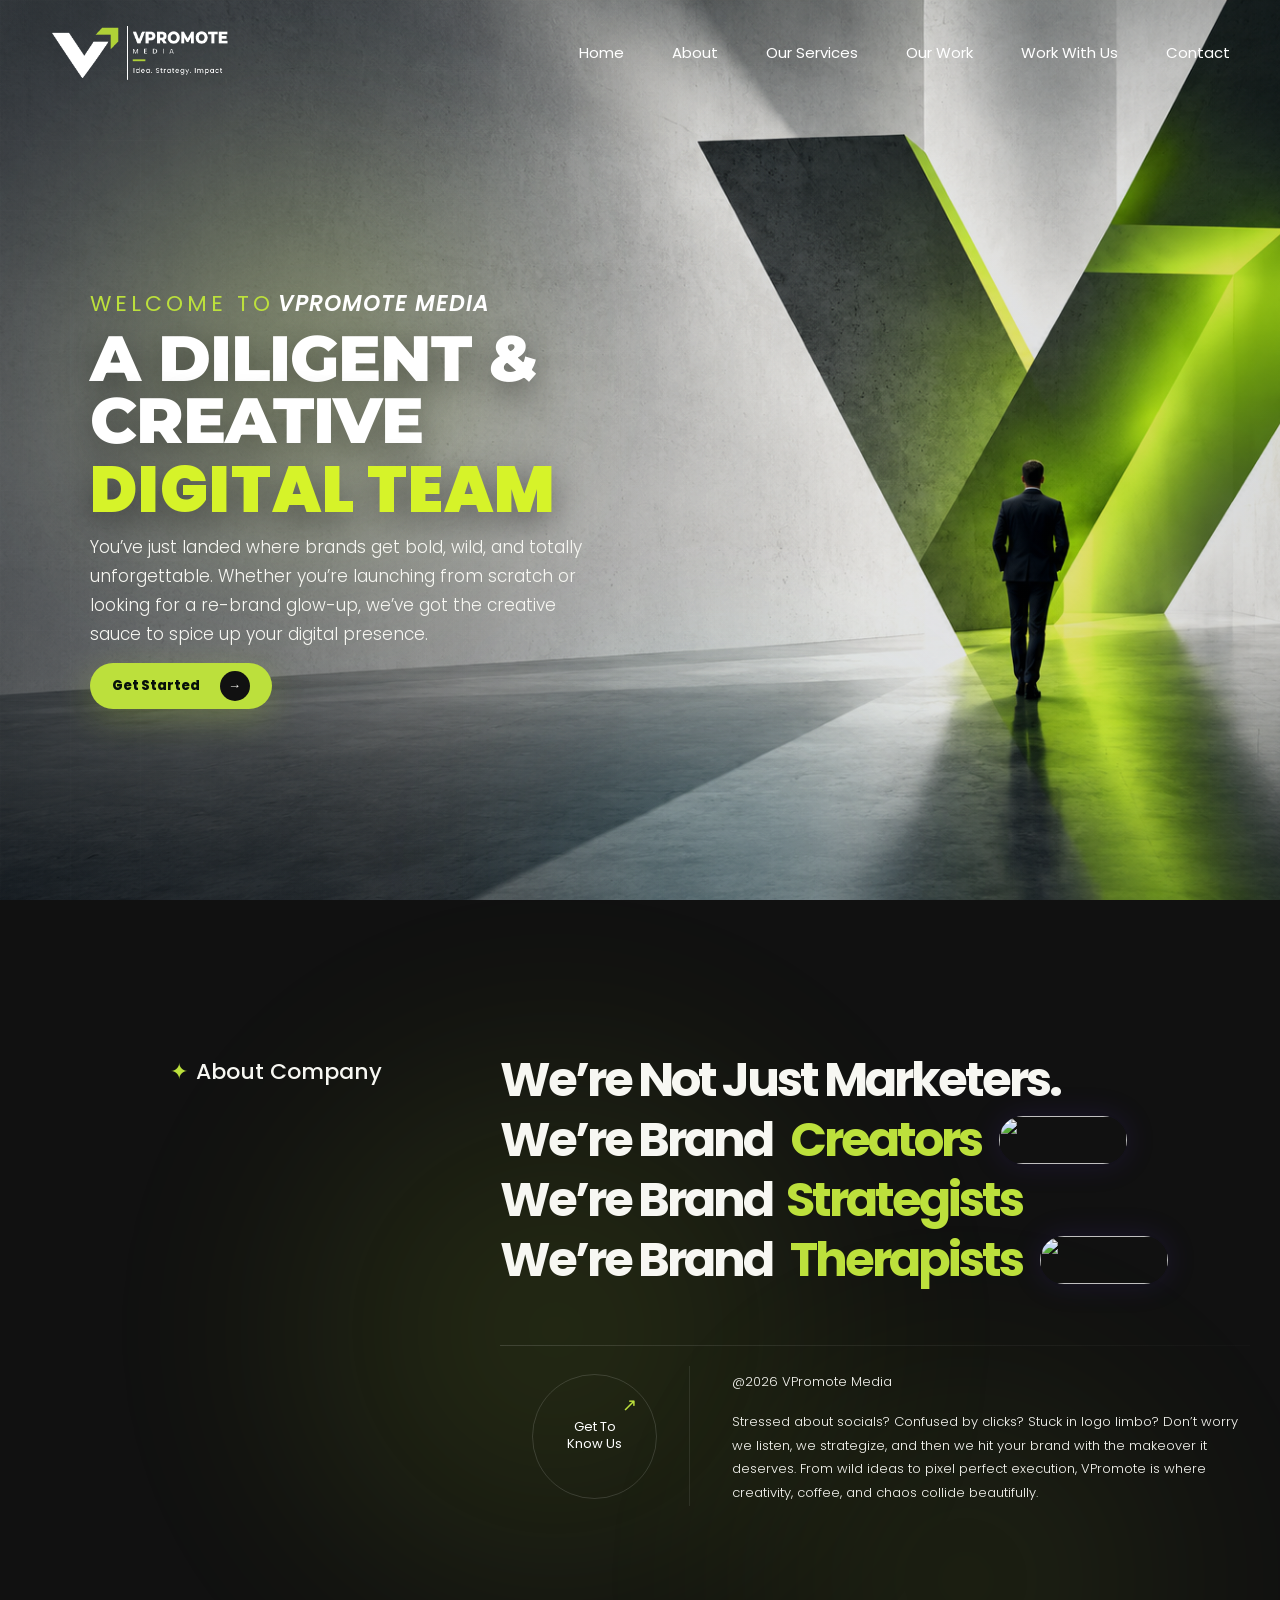
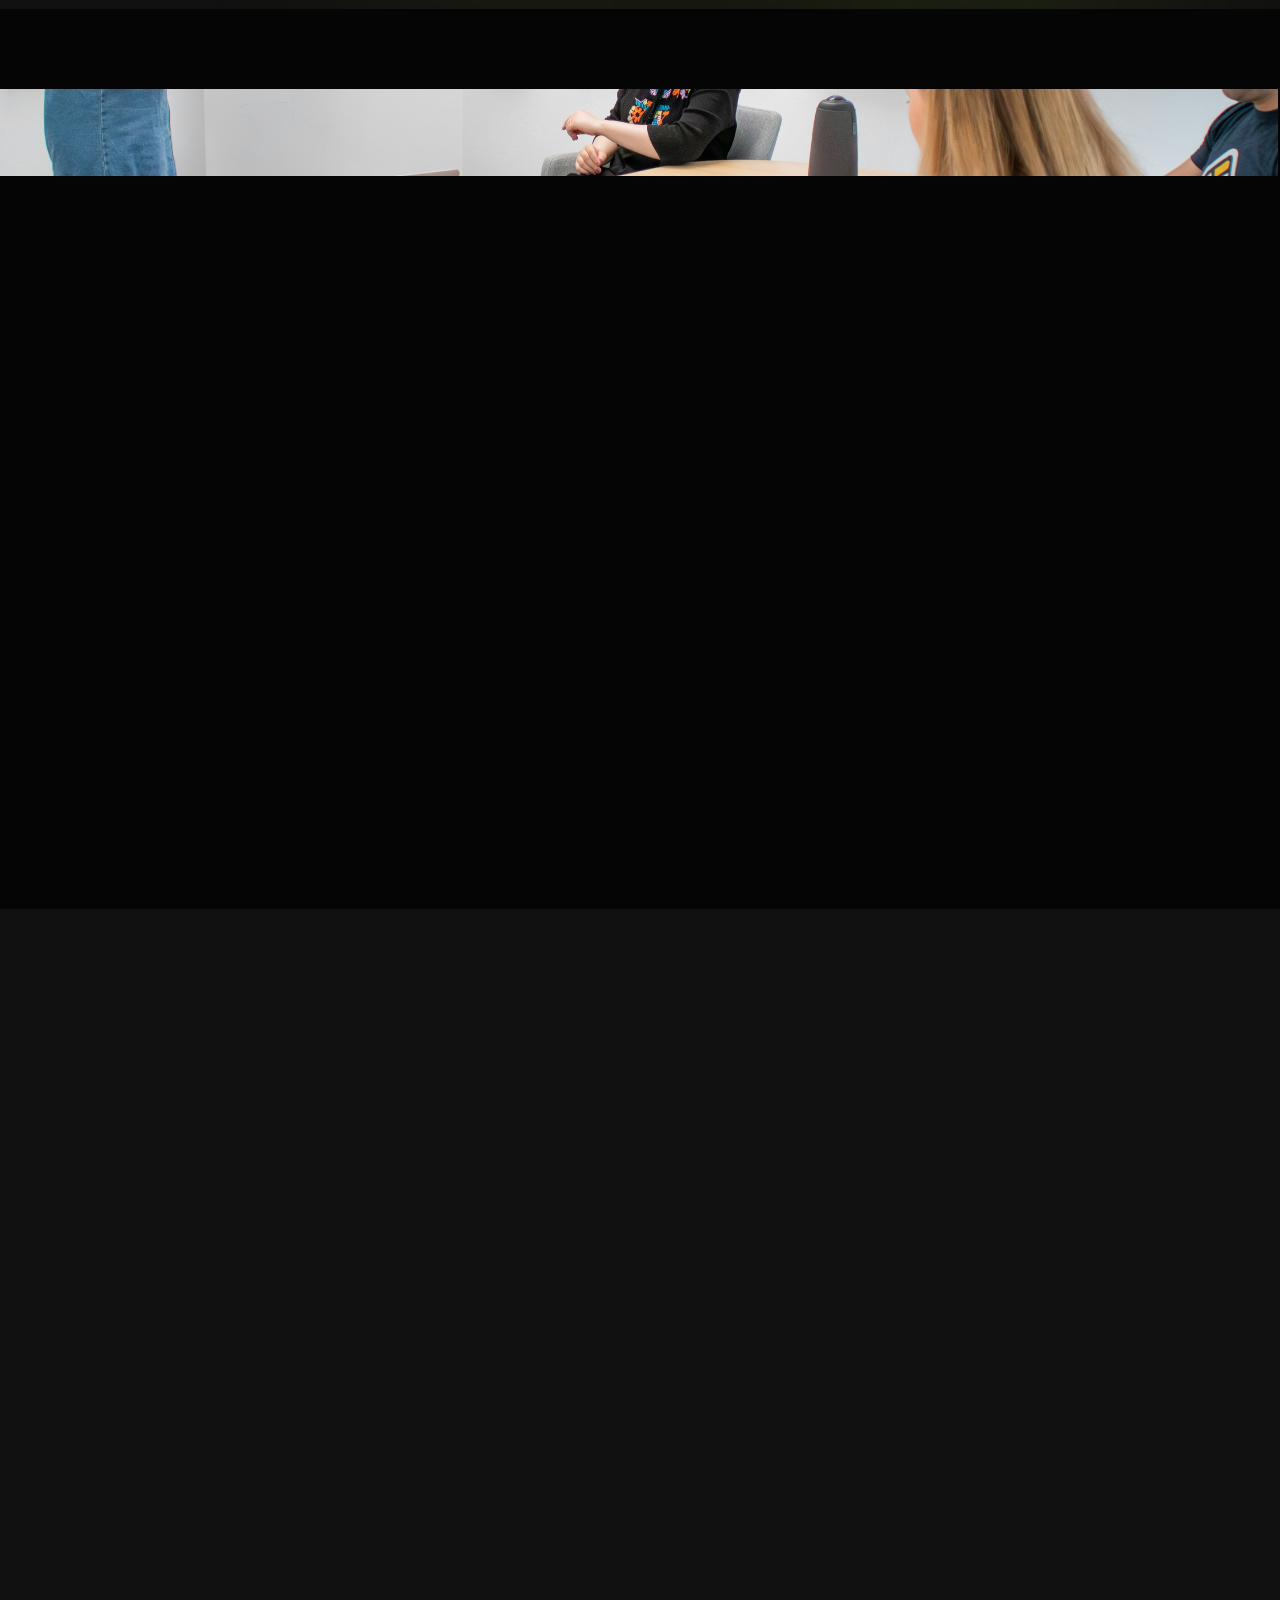
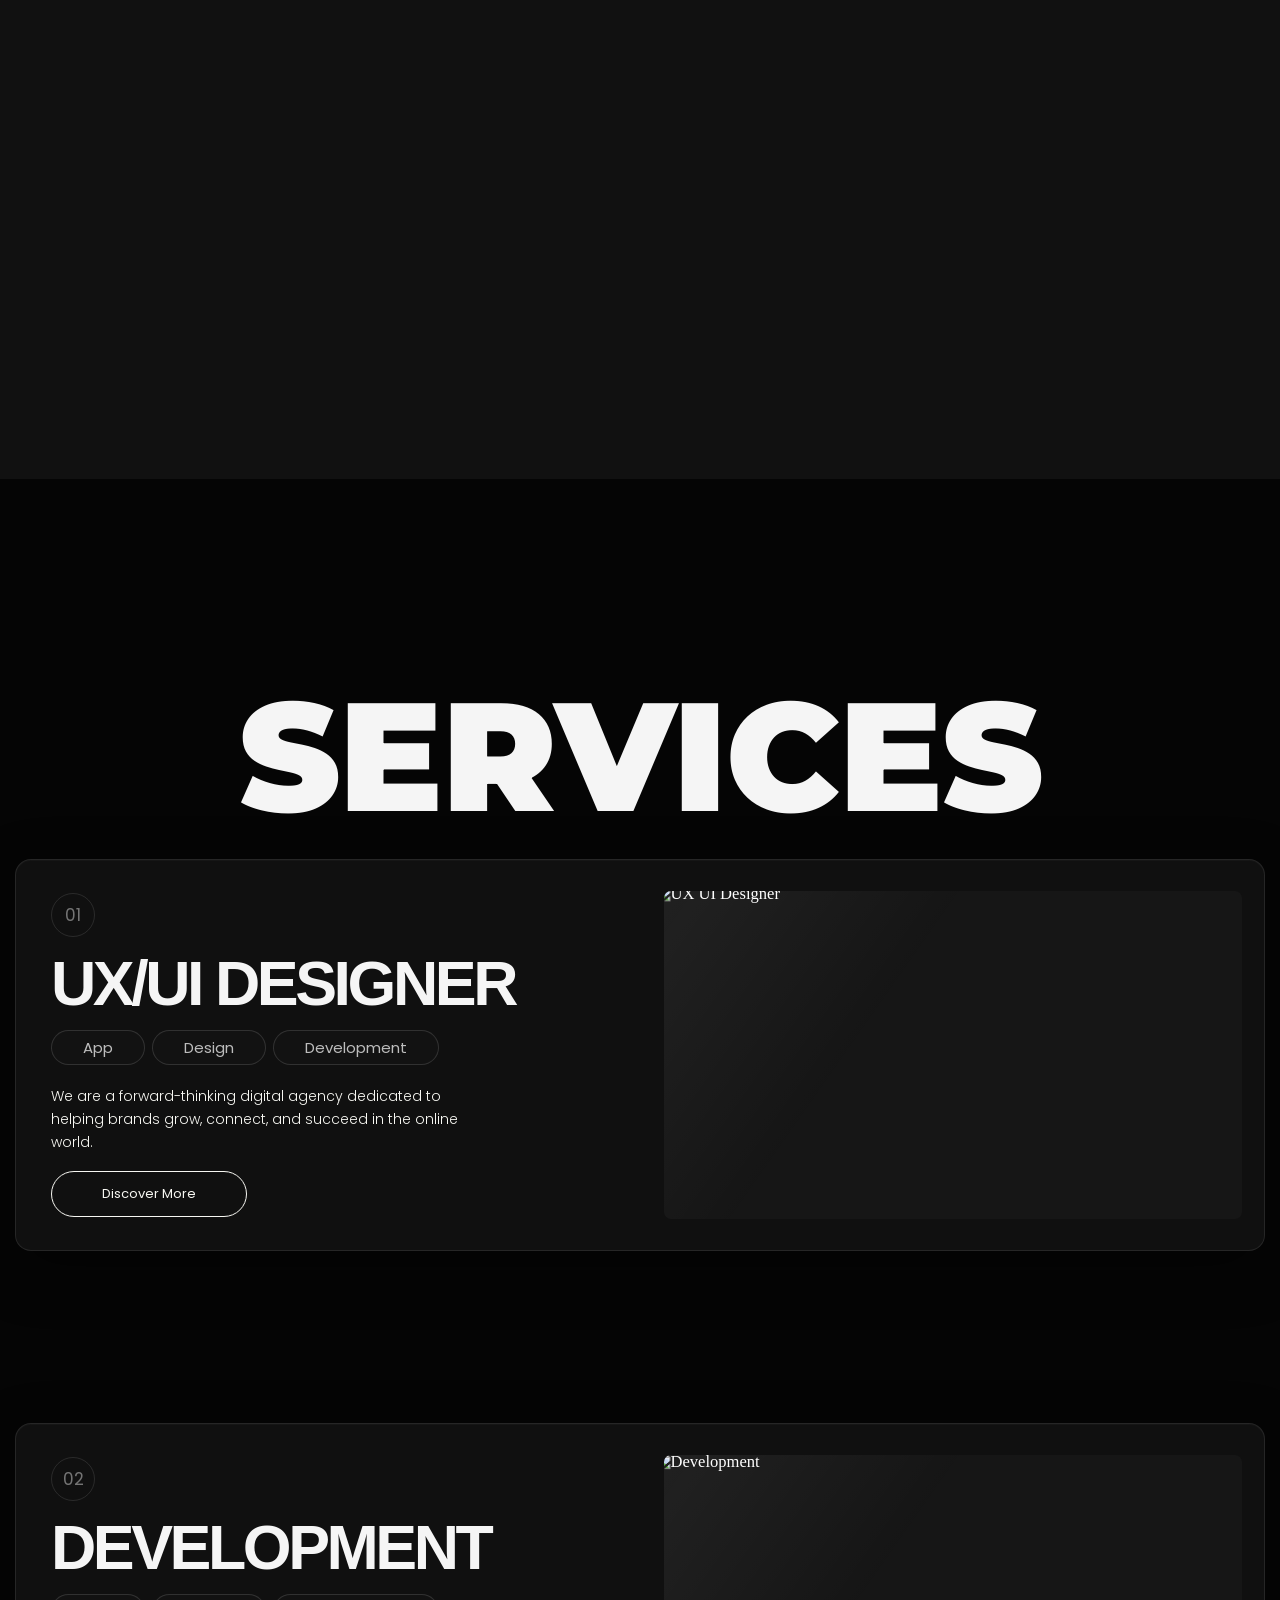
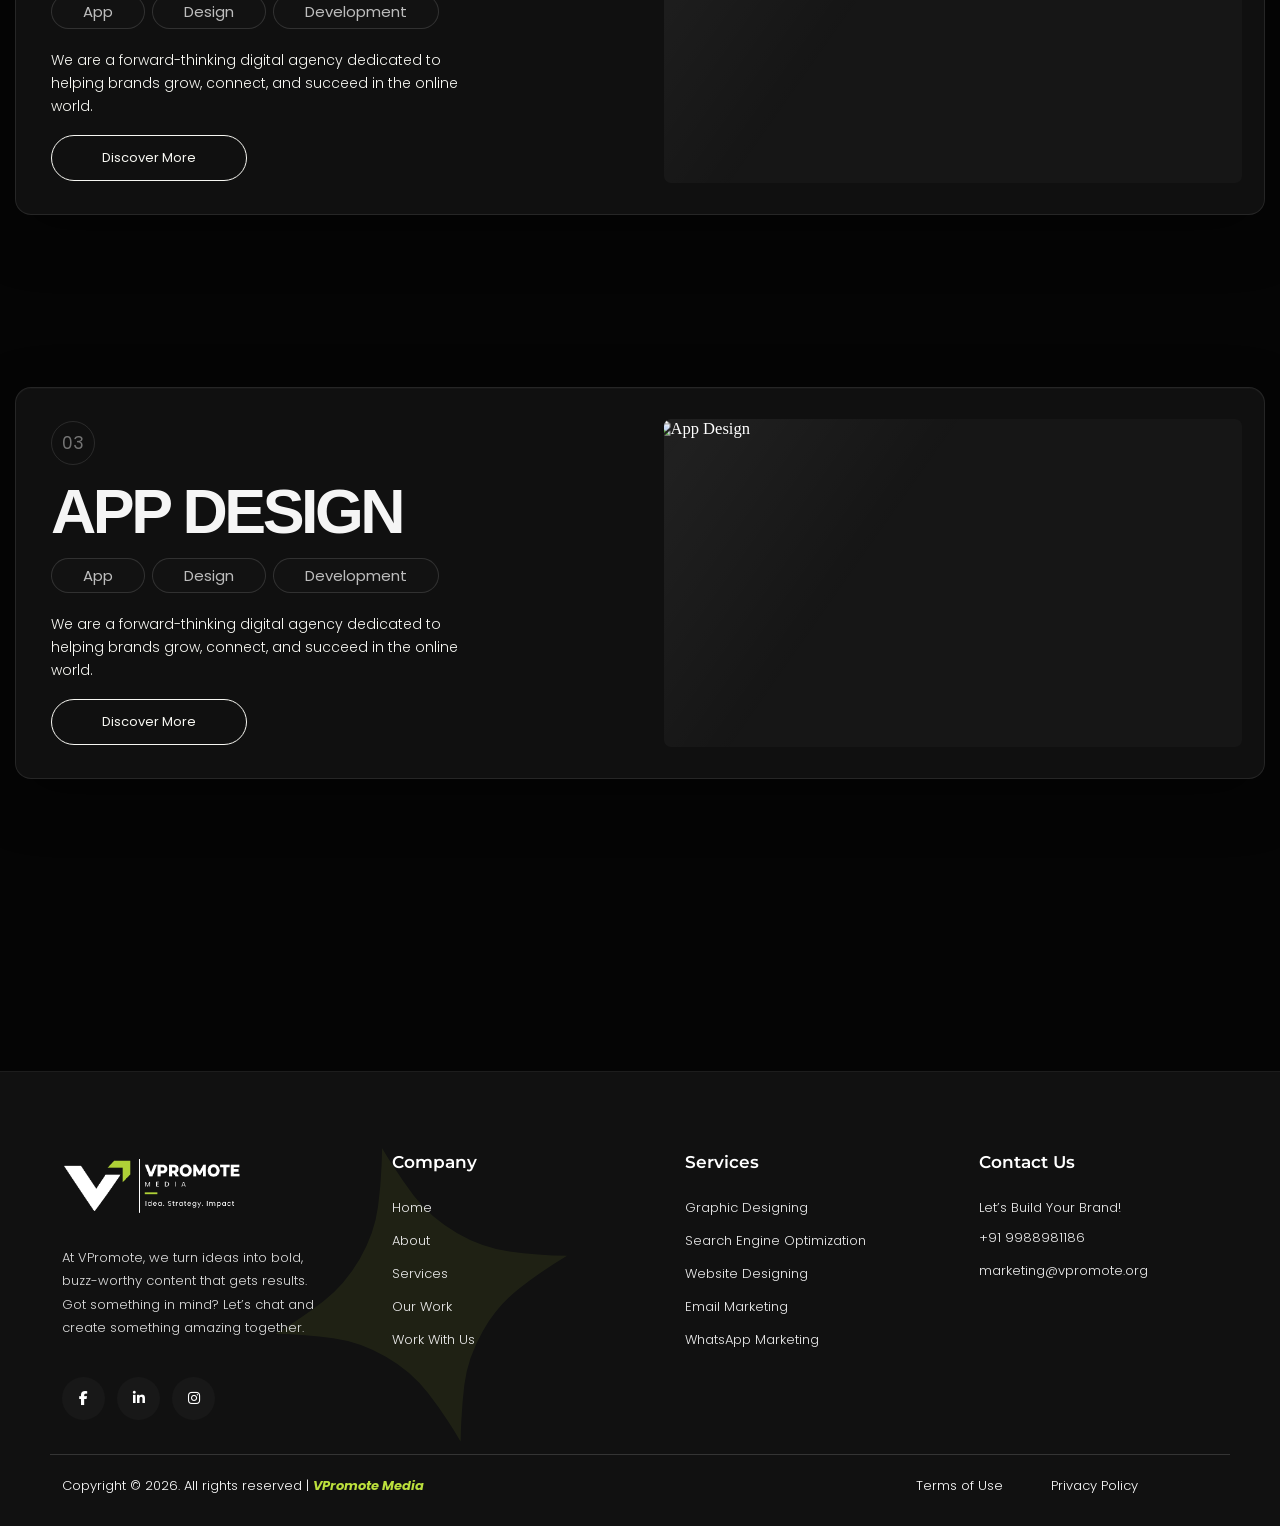
==== index.html @ 3f88f279 "VPromote-Media First Commit VPromote-Media First Commit" ====
<!doctype html>
<html lang="en">
  <head>
    <meta charset="UTF-8" />
    <meta name="viewport" content="width=device-width, initial-scale=1.0" />
    <link rel="icon" type="image/png" href="assets/img/favicon.png" />
    <title>VPromote Media | Digital Marketing Agency</title>
    <link rel="stylesheet" href="assets/css/style.css" />

    <link
      rel="stylesheet"
      href="https://cdnjs.cloudflare.com/ajax/libs/font-awesome/6.7.2/css/all.min.css"
    />
  </head>

  <body>
    <!-- Navbar -->
    <div id="navbar"></div>

    <!-- =========================
         HOME PAGE
    ========================== -->
    <main>
      <!-- =========================
        HERO SECTION
      ========================= -->
      <section class="hero">
        <!-- Background Glow -->
        <div class="hero-glow glow-1"></div>
        <div class="hero-glow glow-2"></div>

        <!-- Animated Grid -->
        <div class="hero-grid"></div>

        <!-- Content -->
        <div class="hero-content">
          <span class="hero-tag"> Welcome to</span>
          <span class="main-vp">VPromote Media</span>

          <h1>
            A Diligent & Creative
            <span>Digital Team</span>
          </h1>

          <p>
            You’ve just landed where brands get bold, wild, and totally
            unforgettable. Whether you’re launching from scratch or looking for
            a re-brand glow-up, we’ve got the creative sauce to spice up your
            digital presence.
          </p>

          <a href="#" class="hero-btn">
            <span>Get Started</span>
            <i>→</i>
          </a>
        </div>

        <!-- Decorative Floating Elements -->
        <div class="hero-shine"></div>
      </section>
      <!-- =========================
        ABOUT SECTION
      ========================= -->
      <section class="about-section">
        <!-- Animated background glow -->
        <div class="about-glow about-glow-1"></div>
        <div class="about-glow about-glow-2"></div>

        <div class="about-container">
          <!-- Label -->
          <div class="about-label">
            <span>✦</span>
            <p><strong>About Company</strong></p>
          </div>

          <!-- Main Text -->
          <div class="about-main">
            <div class="about-heading">
              <span> We’re Not Just Marketers. </span>

              <span class="about-image-line"
                >We’re Brand <span class="green">Creators</span>

                <img
                  src="https://images.unsplash.com/photo-1556761175-b413da4baf72?auto=format&fit=crop&w=500&q=80"
                  alt=""
                />
              </span>

              <span>
                We’re Brand &nbsp;<span class="green">Strategists</span>
              </span>

              <span class="about-image-line">
                We’re Brand <span class="green">Therapists</span>

                <img
                  src="https://images.unsplash.com/photo-1552664730-d307ca884978?auto=format&fit=crop&w=500&q=80"
                  alt=""
                />
              </span>
            </div>

            <!-- Divider -->
            <div class="about-divider"></div>

            <!-- Bottom content -->
            <div class="about-bottom">
              <!-- Circular button -->
              <div class="about-action">
                <a href="#" class="about-round-btn">
                  <span> Get To </span>
                  <span> Know Us </span>
                  <b>↗</b>
                </a>
              </div>

              <!-- Description -->
              <div class="about-description">
                <div class="about-meta">
                  <p>@2026 VPromote Media</p>
                </div>

                <p>
                  Stressed about socials? Confused by clicks? Stuck in logo
                  limbo? Don’t worry we listen, we strategize, and then we hit
                  your brand with the makeover it deserves. From wild ideas to
                  pixel perfect execution, VPromote is where creativity, coffee,
                  and chaos collide beautifully.
                </p>
              </div>
            </div>
          </div>
        </div>
      </section>
      <!-- About Section End -->

      <!-- =========================
        IMAGE ZOOM SECTION
      ========================= -->
      <section class="video-zoom-section" id="videoZoomSection">
        <div class="video-zoom-stage">
          <div class="video-zoom-image">
            <img src="assets/img/zoom.jpg" alt="About Company" />
          </div>
        </div>
      </section>
      <!-- Image Zoom Section End -->

      <!-- =========================
        SERVICES SECTION
      ========================= -->
      <section class="services" id="services">
        <!-- SERVICES TITLE -->
        <div class="services-title-wrap">
          <h2 class="services-title">SERVICES</h2>
        </div>

        <!-- SERVICE CARDS -->
        <div class="services-stack">
          <!-- CARD 01 -->
          <article class="service-card">
            <div class="service-card-inner">
              <div class="service-left">
                <span class="service-number">01</span>

                <h3>UX/UI DESIGNER</h3>

                <div class="service-tags">
                  <span>App</span>
                  <span>Design</span>
                  <span>Development</span>
                </div>

                <p>
                  We are a forward-thinking digital agency dedicated to helping
                  brands grow, connect, and succeed in the online world.
                </p>

                <div class="discover_btn">
                  <a href="#"><button>Discover More</button></a>
                </div>
              </div>

              <div class="service-right">
                <div class="service-image">
                  <img
                    src="https://themewar.com/wp/digilink/wp-content/uploads/2026/05/service-1-597x377.webp"
                    alt="UX UI Designer"
                  />
                </div>
              </div>
            </div>
          </article>

          <!-- CARD 02 -->
          <article class="service-card">
            <div class="service-card-inner">
              <div class="service-left">
                <span class="service-number">02</span>

                <h3>DEVELOPMENT</h3>

                <div class="service-tags">
                  <span>App</span>
                  <span>Design</span>
                  <span>Development</span>
                </div>

                <p>
                  We are a forward-thinking digital agency dedicated to helping
                  brands grow, connect, and succeed in the online world.
                </p>

                <div class="discover_btn">
                  <a href="#"><button>Discover More</button></a>
                </div>
              </div>

              <div class="service-right">
                <div class="service-image">
                  <img
                    src="https://themewar.com/wp/digilink/wp-content/uploads/2026/05/service-2-597x377.webp"
                    alt="Development"
                  />
                </div>
              </div>
            </div>
          </article>

          <!-- CARD 03 -->
          <article class="service-card">
            <div class="service-card-inner">
              <div class="service-left">
                <span class="service-number">03</span>

                <h3>APP DESIGN</h3>

                <div class="service-tags">
                  <span>App</span>
                  <span>Design</span>
                  <span>Development</span>
                </div>

                <p>
                  We are a forward-thinking digital agency dedicated to helping
                  brands grow, connect, and succeed in the online world.
                </p>

                <div class="discover_btn">
                  <a href="#"><button>Discover More</button></a>
                </div>
              </div>

              <div class="service-right">
                <div class="service-image">
                  <img
                    src="https://themewar.com/wp/digilink/wp-content/uploads/2026/05/service-3-597x377.webp"
                    alt="App Design"
                  />
                </div>
              </div>
            </div>
          </article>
        </div>
      </section>
    </main>

    <!-- Footer -->
    <div id="footer"></div>

    <!-- =========================
     SCROLL TO TOP BUTTON
    ========================= -->

    <button
      type="button"
      id="scrollToTop"
      class="scroll-top"
      aria-label="Scroll to top"
      title="Back to top"
    >
      ↑
    </button>

    <script src="assets/js/main.js"></script>
  </body>
</html>
---- assets/css/style.css ----
@import url("https://fonts.googleapis.com/css2?family=Montserrat:ital,wght@0,100..900;1,100..900&display=swap");

@import url("https://fonts.googleapis.com/css2?family=Poppins:ital,wght@0,100;0,200;0,300;0,400;0,500;0,600;0,700;0,800;0,900;1,100;1,200;1,300;1,400;1,500;1,600;1,700;1,800;1,900&display=swap");

/* =========================
   GLOBAL
========================= */

* {
  margin: 0;
  padding: 0;
  box-sizing: border-box;
}

:root {
  --primary: #112249;
  --secondary: #bce03c;
  --background: #111111;
  --text: #f7f7f2;
}

html {
  scroll-behavior: smooth;
}

body {
  color: var(--text);
  overflow-x: hidden;
}

body.menu-open {
  overflow: hidden;
}

h1,
h2,
h3,
h4,
h5,
h6 {
  font-family: "Montserrat", sans-serif;
}

p,
span,
a,
li, button {
  font-family: "Poppins", sans-serif;
}

a {
  text-decoration: none;
  color: inherit;
}

img {
  max-width: 100%;
  display: block;
}

.container {
  width: min(1180px, calc(100% - 60px));
  margin: 0 auto;
}

@keyframes floatOrb {
  0%,
  100% {
    transform: translateY(0) rotate(0deg);
  }
  50% {
    transform: translateY(-10px) rotate(3deg);
  }
}

.float-orb {
  animation: floatOrb 3s ease-in-out infinite;
}

/* =========================
   NAVBAR
========================= */
.site-header {
  position: absolute;
  top: 0;
  left: 0;
  width: 100%;
  z-index: 1000;
}

.navbar {
  height: 105px;
  display: flex;
  align-items: center;
  justify-content: space-between;
}

.logo {
  width: 180px;
}

.logo img {
  width: 100%;
  height: auto;
}

.desktop-nav {
  display: flex;
  align-items: center;
  gap: 48px;
}

.desktop-nav a {
  font-size: 15px;
  font-weight: 400;
  color: #ffffff;
  transition: color 0.3s ease;
}

.desktop-nav a:hover {
  color: var(--secondary);
}

/* Mobile button */
.menu-toggle {
  display: none;
  width: 42px;
  height: 42px;
  border: 0;
  background: transparent;
  cursor: pointer;
  flex-direction: column;
  justify-content: center;
  align-items: center;
  gap: 6px;
}

.menu-toggle span {
  width: 26px;
  height: 2px;
  background: #ffffff;
  transition: 0.3s ease;
}

/* Mobile nav */
.mobile-nav {
  display: none;
}

/* =========================================
   HERO Section
========================================= */
.hero {
    position: relative;
    width: 100%;
    min-height: 730px;
    height: 100vh;
    max-height: 1000px;
    display: flex;
    align-items: center;
    overflow: hidden;
    background-image:
        linear-gradient(
            90deg,
            rgba(3, 10, 18, 0.30) 0%,
            rgba(3, 10, 18, 0.08) 55%,
            rgba(3, 10, 18, 0.15) 100%
        ),
        url("../img/hero-bg.png");

    background-size: cover;
    background-position: center;
    background-repeat: no-repeat;
}

/* =========================
   DARK OVERLAY
========================= */
.hero::before {
    content: "";
    position: absolute;
    inset: 0;
    background:
        linear-gradient(
            90deg,
            rgba(2, 8, 15, 0.35),
            transparent 65%
        );
    pointer-events: none;
    z-index: 1;
}

/* =========================
   CONTENT
========================= */
.hero-content {
    position: relative;
    z-index: 5;
    width: min(1200px, 90%);
    margin: 8rem auto 2rem;
    padding-left: 2%;
    transform: translateY(20px);
    opacity: 0;
    animation: contentReveal 1.2s
        cubic-bezier(.16,1,.3,1)
        forwards;
}

.hero-tag {
    display: inline-block;
    margin-bottom: 8px;
    color: var(--secondary);
    font-size: 22px;
    font-weight: 400;
    letter-spacing: 4px;
    text-transform: uppercase;
    opacity: 0;
    animation: fadeUp 0.8s 0.2s forwards;
}

.main-vp{
    display: inline-block;
    font-style: italic;
    margin-bottom: 8px;
    color: #ffffff;
    font-size: 22px;
    font-weight: 600;
    letter-spacing: 1px;
    text-transform: uppercase;
    opacity: 0;
    animation: fadeUp 0.8s 0.2s forwards;
}

.hero h1 {
    max-width: 700px;
    color: #ffffff;
    font-size: clamp(
        42px,
        5vw,
        86px
    );
    line-height: 0.96;
    font-weight: 850;
    letter-spacing: -1px;
    text-transform: uppercase;
    text-shadow:
        0 10px 35px rgba(0, 0, 0, 0.45);
    opacity: 0;
    animation: fadeUp 0.9s 0.35s forwards;
}

.hero h1 span {
    display: block;
    color: #d6f329;
    text-shadow:
        0 10px 35px rgba(0, 0, 0, 0.45);
        margin-top: 8px;
        letter-spacing: 1px;
}

.hero p {
    max-width: 500px;
    margin-top: 13px;
    color: var(--text);
    font-size: 17px;
    font-weight: 300;
    line-height: 1.7;
    opacity: 0;
    animation: fadeUp 0.9s 0.55s forwards;
}

/* =========================
   BUTTON
========================= */
.hero-btn {
    display: inline-flex;
    align-items: center;
    gap: 20px;
    margin-top: 14px;
    padding: 8px 22px;
    color: #07100a;
    background: var(--secondary);
    border-radius: 50px;
    text-decoration: none;
    font-size: 13px;
    font-weight: 800;
    box-shadow:
        0 10px 35px rgba(197, 237, 30, 0.20);
    transition:
        transform 0.35s ease,
        box-shadow 0.35s ease,
        background 0.35s ease;
    opacity: 0;
    animation: fadeUp 0.9s 0.7s forwards;
}

.hero-btn i {
    width: 30px;
    height: 30px;
    display: flex;
    align-items: center;
    justify-content: center;
    border-radius: 50%;
    background: var(--background);
    color: var(--text);
    font-style: normal;
    transition: transform 0.35s ease;
}

.hero-btn:hover {
    transform: translateY(-5px);
    background: var(--secondary);
    box-shadow:
        0 15px 45px rgba(205, 242, 35, 0.35);
}

.hero-btn:hover i {
    transform: translateX(5px);
}

/* =========================
   GLOW EFFECTS
========================= */
.hero-glow {
    position: absolute;
    width: 350px;
    height: 350px;
    border-radius: 50%;
    filter: blur(100px);
    pointer-events: none;
    z-index: 2;
    opacity: 0.18;
    animation: glowMove 7s ease-in-out infinite alternate;
}

.glow-1 {
    left: 10%;
    top: 20%;
    background: var(--secondary);
}

.glow-2 {
    right: 30%;
    bottom: -150px;

    background: #1684a8;

    animation-delay: 2s;
}


/* =========================
   GRID
========================= */

.hero-grid {
    position: absolute;
    inset: 0;

    z-index: 2;

    opacity: 0.08;

    background-image:
        linear-gradient(
            rgba(255,255,255,0.12) 1px,
            transparent 1px
        ),
        linear-gradient(
            90deg,
            rgba(255,255,255,0.12) 1px,
            transparent 1px
        );

    background-size: 70px 70px;

    mask-image:
        linear-gradient(
            to right,
            black,
            transparent 70%
        );

    animation: gridMove 20s linear infinite;
}


/* =========================
   FLOATING CARDS
========================= */

.floating-card {
    position: absolute;

    z-index: 4;

    width: 45px;
    height: 45px;

    display: flex;

    align-items: center;
    justify-content: center;

    border: 1px solid rgba(255,255,255,0.12);

    border-radius: 10px;

    background:
        rgba(255,255,255,0.04);

    backdrop-filter: blur(8px);

    color: #d5f42a;

    box-shadow:
        0 10px 30px rgba(0,0,0,0.25);

    animation:
        floating 4s ease-in-out infinite;
}


.card-1 {
    top: 18%;
    right: 24%;
}


.card-2 {
    top: 30%;
    right: 9%;

    animation-delay: 1.2s;
}


.card-3 {
    bottom: 19%;
    right: 31%;

    animation-delay: 2s;
}


/* =========================
   SHINE
========================= */

.hero-shine {
    position: absolute;

    top: 0;
    left: -30%;

    width: 20%;
    height: 100%;

    z-index: 3;

    background:
        linear-gradient(
            90deg,
            transparent,
            rgba(255,255,255,0.08),
            transparent
        );

    transform: skewX(-20deg);

    animation: shine 8s ease-in-out infinite;
}


/* =========================
   ANIMATIONS
========================= */

@keyframes contentReveal {

    from {
        opacity: 0;
        transform: translateY(35px);
    }

    to {
        opacity: 1;
        transform: translateY(0);
    }
}


@keyframes fadeUp {

    from {
        opacity: 0;
        transform: translateY(25px);
    }

    to {
        opacity: 1;
        transform: translateY(0);
    }
}


@keyframes floating {

    0%,
    100% {
        transform: translateY(0);
    }

    50% {
        transform: translateY(-15px);
    }
}


@keyframes glowMove {

    from {
        transform: translate(0, 0) scale(1);
    }

    to {
        transform: translate(70px, -40px) scale(1.2);
    }
}


@keyframes gridMove {

    from {
        background-position: 0 0;
    }

    to {
        background-position: 70px 70px;
    }
}


@keyframes shine {

    0% {
        left: -30%;
    }

    50% {
        left: 120%;
    }

    100% {
        left: 120%;
    }
}


/* =========================
   TABLET
========================= */

@media (max-width: 900px) {

    .hero {
        min-height: 600px;

        background-position:
            58% center;
    }

    .hero-content {
        width: 88%;
        padding-left: 0;
    }

    .hero h1 {
        max-width: 500px;

        font-size: clamp(
            44px,
            8vw,
            68px
        );
    }

    .floating-card {
        transform: scale(0.8);
    }

    .card-1 {
        right: 30%;
    }

    .card-2 {
        right: 5%;
    }
}


/* =========================
   MOBILE
========================= */

@media (max-width: 600px) {

    .hero {
        min-height: 650px;

        align-items: flex-end;

        padding-bottom: 70px;

        background-position:
            64% center;
    }

    .hero::before {
        background:
            linear-gradient(
                0deg,
                rgba(2, 7, 12, 0.85) 0%,
                rgba(2, 7, 12, 0.45) 55%,
                rgba(2, 7, 12, 0.15) 100%
            );
    }

    .hero-content {
        width: 90%;

        padding: 0;
    }

    .hero-tag {
        font-size: 9px;

        letter-spacing: 2.5px;

        margin-bottom: 12px;
    }

    .hero h1 {
        font-size: clamp(
            38px,
            12vw,
            58px
        );

        line-height: 0.98;

        letter-spacing: -2px;
    }

    .hero p {
        max-width: 330px;

        margin-top: 18px;

        font-size: 14px;
    }

    .hero-btn {
        margin-top: 22px;

        padding: 12px 14px 12px 18px;
    }

    .floating-card {
        display: none;
    }

    .hero-grid {
        opacity: 0.04;
    }

    .hero-glow {
        width: 250px;
        height: 250px;

        filter: blur(80px);
    }
}


/* =========================
   SMALL MOBILE
========================= */

@media (max-width: 380px) {

    .hero {
        min-height: 600px;
    }

    .hero h1 {
        font-size: 36px;
    }

    .hero p {
        font-size: 13px;
    }
}

/* =========================================
   ABOUT COMPANY SECTION
========================================= */
.about-section {
  position: relative;
  width: 100%;
  padding: 150px 0 0 140px;
  background: var(--background);
  overflow: hidden;
  isolation: isolate;
}

.green{
  color: var(--secondary);
}

/* =========================================
   BACKGROUND GLOW
========================================= */
.about-glow {
  position: absolute;
  pointer-events: none;
  border-radius: 50%;
  filter: blur(100px);
  opacity: 0.22;
  z-index: -1;
  will-change: transform;
}

.about-glow-1 {
  width: 600px;
  height: 600px;
  left: 20%;
  top: 130px;
  background: radial-gradient(
    circle,
    #b5e529cc 0%,
    #b5e5295c 35%,
    #b5e52942 72%
  );

  animation: aboutGlowMove1 12s ease-in-out infinite alternate;
}

.about-glow-2 {
  width: 500px;
  height: 500px;
  right: 5%;
  top: 430px;
  background: radial-gradient(circle, #b5e5297a, #b5e5291c 70%);
  animation: aboutGlowMove2 15s ease-in-out infinite alternate;
}

@keyframes aboutGlowMove1 {
  0% {
    transform: translate3d(-100px, 0, 0) scale(0.8);
  }

  50% {
    transform: translate3d(80px, 70px, 0) scale(1.15);
  }

  100% {
    transform: translate3d(-20px, 150px, 0) scale(0.95);
  }
}

@keyframes aboutGlowMove2 {
  0% {
    transform: translate3d(80px, -40px, 0) scale(0.85);
  }

  100% {
    transform: translate3d(-100px, 100px, 0) scale(1.2);
  }
}

/* =========================================
   CONTAINER
========================================= */
.about-container {
  width: min(1130px, calc(100% - 60px));
  margin: auto;
  position: relative;
}

/* =========================================
   LABEL
========================================= */
.about-label {
  position: absolute;
  left: 0;
  top: 5px;
  display: flex;
  align-items: center;
  gap: 8px;
  color: var(--text);
  font-size: 22px;
  white-space: nowrap;
  z-index: 5;
}

.about-label span {
  color: var(--secondary);
  font-size: 22px;
  line-height: 1;
  display: inline-block;
  animation: aboutStar 4s ease-in-out infinite;
}

@keyframes aboutStar {
  0%,
  100% {
    transform: rotate(0deg) scale(1);
  }

  50% {
    transform: rotate(25deg) scale(1.15);
  }
}

.about-label strong {
  font-weight: 500;
}

/* =========================================
   MAIN CONTENT
========================================= */
.about-main {
  width: 750px;
  margin-left: auto;
  position: relative;
  z-index: 2;
}

/* =========================================
   HEADING
========================================= */
.about-heading {
  font-size: clamp(48px, 3vw, 72px);
  line-height: 1.25;
  letter-spacing: -3px;
  font-weight: 700;
  color: var(--text);
  position: relative;
}

/* Every line */
.about-heading > span {
  display: block;
  position: relative;
  width: fit-content;
  opacity: 0;
  transform: translateY(80px);
  animation: aboutTextReveal 1s cubic-bezier(0.16, 1, 0.3, 1) forwards;
}

.about-heading > span:nth-child(1) {
  animation-delay: 0.05s;
}

.about-heading > span:nth-child(2) {
  animation-delay: 0.1s;
}

.about-heading > span:nth-child(3) {
  animation-delay: 0.15s;
}

.about-heading > span:nth-child(4) {
  animation-delay: 0.2s;
}

.about-heading > span:nth-child(5) {
  animation-delay: 0.25s;
}

@keyframes aboutTextReveal {
  0% {
    opacity: 0;

    transform: translateY(80px);
  }

  100% {
    opacity: 1;

    transform: translateY(0);
  }
}

/* =========================================
   INLINE CAPSULE IMAGES
========================================= */
.about-image-line {
  display: flex !important;
  align-items: center;
  gap: 18px;
  flex-wrap: nowrap;
}

.about-image-line img {
  width: 128px;
  height: 48px;
  flex-shrink: 0;
  object-fit: cover;
  border-radius: 30px;
  opacity: 0;
  transform: scale(0.5) translateX(30px);
  animation: aboutCapsuleIn 1s 0.45s cubic-bezier(0.16, 1, 0.3, 1) forwards;
  box-shadow: 0 0 30px rgba(74, 39, 180, 0.18);
}

.about-image-line:nth-child(4) img {
  animation-delay: 0.55s;
}

@keyframes aboutCapsuleIn {
  0% {
    opacity: 0;

    transform: scale(0.5) translateX(30px);
  }

  100% {
    opacity: 1;

    transform: scale(1) translateX(0);
  }
}

/* =========================================
   DIVIDER
========================================= */
.about-divider {
  width: 100%;
  height: 1px;
  margin-top: 55px;
  background: linear-gradient(
    90deg,
    rgba(255, 255, 255, 0.14),
    rgba(255, 255, 255, 0.07),
    rgba(255, 255, 255, 0.02)
  );

  transform-origin: left;
  transform: scaleX(0);
  animation: aboutDividerIn 1.2s 0.6s ease forwards;
}

@keyframes aboutDividerIn {
  to {
    transform: scaleX(1);
  }
}

/* =========================================
   BOTTOM AREA
========================================= */
.about-bottom {
  display: grid;
  grid-template-columns: 190px 1fr;
  gap: 20px;
  margin-top: 20px;
  min-height: 140px;
  margin-bottom: 103px;
}

/* =========================================
   ROUND BUTTON
========================================= */
.about-action {
  display: flex;
  align-items: center;
  justify-content: center;
  border-right: 1px solid rgba(255, 255, 255, 0.09);
}

.about-round-btn {
  position: relative;
  width: 125px;
  height: 125px;
  border-radius: 50%;
  border: 1px solid rgba(255, 255, 255, 0.14);
  display: flex;
  flex-direction: column;
  align-items: center;
  justify-content: center;
  color: #ffffff;
  font-size: 13px;
  line-height: 1.3;
  transition:
    background 0.45s ease,
    border-color 0.45s ease,
    transform 0.5s cubic-bezier(0.16, 1, 0.3, 1);
}

.about-round-btn b {
  position: absolute;
  top: 18px;
  right: 19px;
  color: var(--secondary);
  font-size: 18px;
  font-weight: 400;
  transition:
    transform 0.35s ease,
    color 0.35s ease;
}

.about-round-btn:hover {
  background: var(--secondary);
  border: none;
  color: var(--background);
  transform: scale(1.06) rotate(5deg);
}

.about-round-btn:hover b {
  color: var(--background);
  transform: translate(3px, -3px);
}

/* =========================================
   DESCRIPTION
========================================= */
.about-description {
  padding-left: 22px;
  padding-top: 4px;
  max-width: 570px;
}

.about-meta {
  color: var(--text);
  font-size: 14px;
  font-weight: 500;
  margin-bottom: 17px;
}

.about-description p {
  color: var(--text);
  font-size: 13px;
  line-height: 1.8;
  font-weight: 300;
  margin: 0;
}

/* =========================================
   DESKTOP SCROLL EFFECT
========================================= */
@media (min-width: 901px) {
  .about-heading {
    will-change: transform;
  }
}

/* =========================================
   TABLET
========================================= */
@media (max-width: 900px) {
  .about-section {
    min-height: auto;

    padding: 110px 0 100px;
  }

  .about-label {
    position: relative;

    top: auto;

    left: auto;

    margin-bottom: 40px;
  }

  .about-main {
    width: 100%;

    margin-left: 0;
  }

  .about-heading {
    font-size: 54px;

    letter-spacing: -2px;
  }

  .about-bottom {
    grid-template-columns: 150px 1fr;
  }

  .about-large-image {
    height: 400px;
  }
}

/* =========================================
   MOBILE
========================================= */

@media (max-width: 600px) {
  .about-section {
    padding: 80px 0 70px;
  }

  .about-container {
    width: calc(100% - 30px);
  }

  .about-heading {
    font-size: 36px;

    line-height: 1.1;

    letter-spacing: -1px;
  }

  .about-image-line {
    gap: 8px;

    flex-wrap: wrap !important;
  }

  .about-image-line img {
    width: 85px;

    height: 34px;
  }

  .about-divider {
    margin-top: 35px;
  }

  .about-bottom {
    grid-template-columns: 1fr;

    gap: 30px;

    margin-top: 25px;
  }

  .about-action {
    justify-content: flex-start;

    border-right: 0;

    border-bottom: 1px solid rgba(255, 255, 255, 0.08);

    padding-bottom: 25px;
  }

  .about-round-btn {
    width: 100px;

    height: 100px;
  }

  .about-description {
    padding-left: 0;
  }

  .about-description p {
    font-size: 12px;
  }

  .about-large-image {
    height: 250px;

    margin-top: 45px;

    border-radius: 12px;
  }

  .about-glow-1 {
    width: 350px;
    height: 350px;
  }

  .about-glow-2 {
    width: 300px;
    height: 300px;
  }
}

/* =========================================
   IMAGE ZOOM SECTION
========================================= */
.video-zoom-section {
  position: relative;
  width: 100%;
  height: 230vh;
  background: var(--background);
}

/* =========================================================
   STICKY STAGE
========================================================= */

.video-zoom-stage {
  position: sticky;

  top: 0;

  width: 100%;
  height: 100vh;

  overflow: hidden;

  background: #050505;
}

/* =========================================================
   IMAGE BOX
========================================================= */

.video-zoom-image {
  position: absolute;

  /*
       IMPORTANT

       Image right side se anchored hai.
       Center nahi hai.
    */

  right: 0;

  /*
       Starting position
    */

  top: 250px;

  /*
       Reference mein left gap hai,
       right almost zero hai.
    */

  width: 90%;

  height: 270px;

  /*
       Initial rounded corners
    */

  border-radius: 16px 0 0 16px;

  overflow: hidden;

  will-change: top, width, height, border-radius;
}

/* =========================================================
   IMAGE
========================================================= */

.video-zoom-image img {
  position: absolute;

  top: 0;
  left: 0;

  width: 100%;
  height: 100%;

  display: block;

  object-fit: cover;

  object-position: center center;

  transform-origin: center center;

  will-change: transform;
}

/* =========================================================
   MOBILE
========================================================= */

@media (max-width: 768px) {
  .video-zoom-section {
    height: 220vh;
  }

  .video-zoom-image {
    top: 180px;

    width: 94%;

    height: 230px;

    border-radius: 14px 0 0 14px;
  }
}


/* =========================================================
   SERVICES SECTION
========================================================= */
.services {
  position: relative;
  width: 100%;
  background: #050505;
  color: #fff;
  overflow: clip;
  padding-bottom: 120px;
}

/* =========================================================
   SERVICES HEADING WRAPPER
========================================================= */
.services-title-wrap {
  position: relative;
  width: 100%;
  height: 380px;

  display: flex;
  align-items: flex-end;
  justify-content: center;

  padding: 0 20px 42px;

  overflow: hidden;
}


/* =========================================================
   SERVICES HEADING
========================================================= */

.services-title {
  position: relative;

  margin: 0;

  font-size: clamp(100px, 12vw, 205px);
  line-height: 0.78;

  font-weight: 900;

  letter-spacing: -0.075rem;

  color: #f5f5f5;

  white-space: nowrap;

  transform-origin: center bottom;

  opacity: 0;

  transform:
    translate3d(0, 80px, 0)
    scale(0.94);

  filter: blur(5px);

  will-change:
    transform,
    opacity,
    filter;

  transition:
    opacity 0.9s cubic-bezier(0.22, 1, 0.36, 1),
    transform 1.5s cubic-bezier(0.16, 1, 0.3, 1),
    filter 1s cubic-bezier(0.16, 1, 0.3, 1);
}


/* =========================================================
   HEADING ENTRANCE
========================================================= */

.services.is-visible .services-title {
  opacity: 1;

  transform:
    translate3d(0, 0, 0)
    scale(1);

  filter: blur(0);
}


/* =========================================================
   SERVICES STACK
========================================================= */

.services-stack {
  position: relative;

  width: calc(100% - 30px);

  max-width: 1500px;

  margin: 0 auto;
}


/* =========================================================
   SERVICE CARD
========================================================= */

.service-card {
  position: sticky;

  top: 68px;

  width: 100%;

  height: 392px;

  margin-bottom: 172px;

  border-radius: 16px;

  border:
    1px solid
    rgba(255, 255, 255, 0.09);

  background: #101010;

  overflow: hidden;

  box-shadow:
    0 18px 55px rgba(0, 0, 0, 0.38),
    inset 0 1px 0 rgba(255, 255, 255, 0.025);

  transform:
    translate3d(0, 0, 0);

  will-change: transform;

  backface-visibility: hidden;
  -webkit-backface-visibility: hidden;

  transition:
    box-shadow 0.8s cubic-bezier(0.16, 1, 0.3, 1),
    border-color 0.8s cubic-bezier(0.16, 1, 0.3, 1);
}


/* =========================================================
   PREMIUM CARD HOVER
========================================================= */

.service-card:hover {
  border-color:
    rgba(255, 255, 255, 0.16);

  box-shadow:
    0 30px 85px rgba(0, 0, 0, 0.52),
    inset 0 1px 0 rgba(255, 255, 255, 0.045);
}


/* =========================================================
   CARD ORDER
========================================================= */

.service-card:nth-child(1) {
  z-index: 1;
}

.service-card:nth-child(2) {
  z-index: 2;
}

.service-card:nth-child(3) {
  z-index: 3;
}

.service-card:nth-child(4) {
  z-index: 4;
}


/* =========================================================
   CARD INNER
========================================================= */

.service-card-inner {
  width: 100%;
  height: 100%;

  display: grid;

  grid-template-columns:
    51.5% 48.5%;

  align-items: center;

  padding:
    30px
    22px
    30px
    35px;
}


/* =========================================================
   LEFT CONTENT
========================================================= */

.service-left {
  height: 100%;

  display: flex;

  flex-direction: column;

  justify-content: center;

  padding-right: 28px;
}


/* =========================================================
   SERVICE NUMBER
========================================================= */

.service-number {
  width: 44px;
  height: 44px;
  display: flex;
  align-items: center;
  justify-content: center;
  border-radius: 50%;
  border:
    1px solid
    rgba(255, 255, 255, 0.11);
  color:
    rgba(255, 255, 255, 0.42);
  font-size: 17px;
  margin-bottom: 18px;
  flex-shrink: 0;

  transition:
    transform 0.7s cubic-bezier(0.16, 1, 0.3, 1),
    border-color 0.7s ease,
    color 0.7s ease;
}


.service-card:hover .service-number {
  transform:
    scale(1.08);

  border-color:
    rgba(255, 255, 255, 0.25);

  color: #fff;
}


/* =========================================================
   CARD TITLE
========================================================= */

.service-left h3 {
  margin:
    0 0 17px;

  font-family:
    Arial,
    Helvetica,
    sans-serif;

  font-size:
    clamp(39px, 4.9vw, 69px);

  line-height:
    0.92;

  font-weight:
    800;

  letter-spacing:
    -0.055em;

  white-space:
    nowrap;

  color:
    #f5f5f5;

  transition:
    transform 0.8s cubic-bezier(0.16, 1, 0.3, 1);
}


.service-card:hover .service-left h3 {
  transform:
    translateX(5px);
}


/* =========================================================
   TAGS
========================================================= */

.service-tags {
  display: flex;

  flex-wrap: wrap;

  gap: 7px;

  margin-bottom: 20px;
}


.service-tags span {
  display: flex;

  align-items: center;
  justify-content: center;

  height: 35px;

  padding:
    0 31px;

  border-radius:
    50px;

  border:
    1px solid
    rgba(255, 255, 255, 0.13);

  background:
    rgba(255, 255, 255, 0.01);

  color:
    rgba(255, 255, 255, 0.72);

  font-size:
    15px;

  font-weight:
    400;

  transition:
    background 0.45s cubic-bezier(0.16, 1, 0.3, 1),
    color 0.45s cubic-bezier(0.16, 1, 0.3, 1),
    transform 0.45s cubic-bezier(0.16, 1, 0.3, 1);
}


.service-tags span:hover {
  background:
    var(--secondary);

  color:
    #000;

  transform:
    translateY(-3px)
    scale(1.03);
}


/* =========================================================
   DESCRIPTION
========================================================= */

.service-left p {
  max-width:
    430px;

  margin:
    0;

  color:
    var(--text);

  font-size:
    14px;

  font-weight:
    300;

  line-height:
    1.65;

  letter-spacing:
    0;

  transition:
    transform 0.8s cubic-bezier(0.16, 1, 0.3, 1);
}


.service-card:hover .service-left p {
  transform:
    translateX(3px);
}

.discover_btn a button{
  background: transparent;
  color: var(--text);
  font-size: 13px;
  font-weight: 400;
  padding: 12px 50px;
  margin-top: 17px;
  border: 1px solid var(--text);
  border-radius: 31px;
  cursor: pointer;
}

.discover_btn a button:hover{
  background-color: var(--secondary);
  border: none;
  color: var(--background);
  font-weight: 500;
}


/* =========================================================
   RIGHT IMAGE AREA
========================================================= */

.service-right {
  width: 100%;
  height: 100%;

  display: flex;

  align-items: center;

  justify-content: flex-end;
}


/* =========================================================
   IMAGE BOX
========================================================= */

.service-image {
  position: relative;

  width: 100%;

  height: 328px;

  border-radius:
    7px;

  overflow:
    hidden;

  background:
    #161616;

  transform:
    translateZ(0);

  isolation:
    isolate;
}


/* =========================================================
   IMAGE
========================================================= */

.service-image img {
  width: 100%;
  height: 100%;

  display: block;

  object-fit: cover;

  object-position:
    center center;

  /*
    JS only changes --image-y.
    Hover changes --image-scale.
    Therefore both work together.
  */

  --image-y: 0px;

  --image-scale: 1.035;

  transform:
    translate3d(
      0,
      var(--image-y),
      0
    )
    scale(
      var(--image-scale)
    );

  transform-origin:
    center center;

  will-change:
    transform;

  backface-visibility:
    hidden;

  -webkit-backface-visibility:
    hidden;

  transition:
    transform
    1.35s
    cubic-bezier(
      0.16,
      1,
      0.3,
      1
    );
}


/* =========================================================
   IMAGE HOVER ZOOM
========================================================= */

.service-card:hover
.service-image img {

  --image-scale:
    1.14;
}


/* =========================================================
   IMAGE LIGHT OVERLAY
========================================================= */

.service-image::after {
  content: "";

  position: absolute;

  inset: 0;

  z-index: 2;

  pointer-events:
    none;

  background:
    linear-gradient(
      125deg,
      rgba(255, 255, 255, 0.065),
      transparent 38%
    );

  opacity:
    0.75;

  transition:
    opacity
    1s
    cubic-bezier(
      0.16,
      1,
      0.3,
      1
    );
}


.service-card:hover
.service-image::after {

  opacity:
    0.30;
}


/* =========================================================
   IMAGE LIGHT SWEEP
========================================================= */

.service-image::before {
  content: "";

  position: absolute;

  top: 0;

  left:
    -130%;

  width:
    65%;

  height:
    100%;

  z-index:
    3;

  pointer-events:
    none;

  background:
    linear-gradient(
      90deg,
      transparent,
      rgba(255, 255, 255, 0.12),
      transparent
    );

  transform:
    skewX(-18deg);

  transition:
    left
    1.25s
    cubic-bezier(
      0.16,
      1,
      0.3,
      1
    );
}


.service-card:hover
.service-image::before {

  left:
    150%;
}


/* =========================================================
   TABLET
========================================================= */

@media (max-width: 1000px) {

  .services-title-wrap {
    height:
      330px;

    padding-bottom:
      38px;
  }


  .services-title {
    font-size:
      clamp(
        80px,
        15vw,
        150px
      );
  }


  .service-card {
    top:
      55px;

    height:
      360px;

    margin-bottom:
      150px;
  }


  .service-card-inner {

    grid-template-columns:
      50% 50%;

    padding:
      25px
      18px
      25px
      28px;
  }


  .service-left {
    padding-right:
      20px;
  }


  .service-left h3 {
    font-size:
      clamp(
        34px,
        5vw,
        55px
      );
  }


  .service-image {
    height:
      300px;
  }

}


/* =========================================================
   MOBILE
========================================================= */

@media (max-width: 700px) {

  .services {
    padding-bottom:
      80px;
  }


  .services-title-wrap {

    height:
      220px;

    padding:
      0 12px 25px;
  }


  .services-title {

    font-size:
      clamp(
        55px,
        17vw,
        105px
      );
  }


  .services-stack {

    width:
      calc(
        100% - 20px
      );
  }


  .service-card {

    top:
      20px;

    height:
      500px;

    margin-bottom:
      110px;

    border-radius:
      14px;
  }


  .service-card-inner {

    display:
      flex;

    flex-direction:
      column;

    padding:
      25px
      20px
      20px;
  }


  .service-left {

    width:
      100%;

    height:
      auto;

    padding-right:
      0;

    justify-content:
      flex-start;
  }


  .service-number {

    width:
      27px;

    height:
      27px;

    margin-bottom:
      14px;

    font-size:
      13px;
  }


  .service-left h3 {

    font-size:
      clamp(
        34px,
        10vw,
        48px
      );

    margin-bottom:
      14px;

    white-space:
      normal;
  }


  .service-tags {

    margin-bottom:
      14px;
  }


  .service-tags span {

    height:
      25px;

    padding:
      0 11px;

    font-size:
      9px;
  }


  .service-left p {

    max-width:
      100%;

    font-size:
      11px;

    line-height:
      1.55;
  }


  .service-right {

    width:
      100%;

    height:
      250px;

    margin-top:
      auto;
  }


  .service-image {

    width:
      100%;

    height:
      235px;
  }


  /* Mobile zoom */

  .service-card:hover
  .service-image img {

    --image-scale:
      1.10;
  }

}


/* =========================================================
   SMALL MOBILE
========================================================= */

@media (max-width: 420px) {

  .services-title-wrap {

    height:
      185px;

    padding-bottom:
      22px;
  }


  .services-title {

    font-size:
      16vw;
  }


  .service-card {

    height:
      475px;

    margin-bottom:
      90px;
  }


  .service-card-inner {

    padding:
      22px
      17px
      17px;
  }


  .service-left h3 {

    font-size:
      36px;
  }


  .service-right {

    height:
      220px;
  }


  .service-image {

    height:
      210px;
  }

}


/* =========================================================
   REDUCED MOTION
========================================================= */

@media (prefers-reduced-motion: reduce) {

  .services-title,
  .service-card,
  .service-image img,
  .service-number,
  .service-left h3,
  .service-left p,
  .service-tags span {

    transition:
      none !important;
  }

}



























/* =========================
   FOOTER
========================= */
.footer {
  position: relative;
  padding: 40px 50px 10px 50px;
  overflow: hidden;
  background: var(--background);
  color: #fff;
  border-top: 1px solid rgba(255, 255, 255, 0.05);
}

/* =========================
   BACKGROUND LOGO
========================= */

.footer-bg-logo {
  position: absolute;
  top: -10px;
  left: 20%;
  width: 700px;
  height: 500px;

  pointer-events: none;

  opacity: 0.08;

  transform: rotate(-15deg);
}

.footer-bg-logo span {
  font-size: 400px;
  line-height: 1;
  font-weight: 900;
  color: var(--secondary);
}

/* =========================
   MAIN CONTAINER
========================= */

.footer-container {
  position: relative;
  z-index: 2;

  width: 100%;
  max-width: 1360px;

  margin: auto;

  padding: 0 12px;

  min-height: 342px;

  display: grid;

  grid-template-columns:
    1.15fr
    1fr
    1fr
    1fr;

  gap: 55px;
}

/* =========================
   BRAND
========================= */

.footer-brand {
  padding-top: 44px;
}

.footer-brand .logo {
  display: flex;
  align-items: center;

  gap: 10px;

  margin-bottom: 30px;
}

.footer-brand .logo img {
  max-width: 180px;
  height: auto;
  display: block;
}

.footer-brand p {
  max-width: 270px;

  color: #dedede;

  font-size: 13px;
  line-height: 1.8;

  font-weight: 300;
}

/* =========================
   SOCIAL ICONS
========================= */

.social-icons {
  display: flex;

  gap: 12px;

  margin-top: 37px;
}

.social-icons a {
  width: 43px;
  height: 43px;

  display: flex;
  align-items: center;
  justify-content: center;

  border-radius: 50%;

  background: #181818;

  color: #fff;

  text-decoration: none;

  font-size: 14px;

  transition: all 0.3s ease;
}

.social-icons a:hover {
  background: var(--secondary);

  color: #050505;

  transform: translateY(-4px);
}

/* =========================
   FOOTER COLUMNS
========================= */

.footer-column h3 {
  font-size: 17px;

  margin-top: 40px;
  margin-bottom: 26px;

  font-weight: 600;
}

.footer-column p {
  margin-bottom: 10px;

  color: #eee;

  font-size: 13px;

  font-weight: 300;
}

.footer-column a {
  position: relative;

  display: flex;

  justify-content: space-between;
  align-items: center;

  width: 100%;

  padding: 0 0 13px;

  color: #eee;

  text-decoration: none;

  font-size: 13px;

  font-weight: 300;

  transition: all 0.3s ease;
}

.footer-column a:hover {
  color: var(--secondary);

  padding-left: 5px;
}

/* =========================
   BOTTOM FOOTER
========================= */

.footer-bottom {
  position: relative;

  z-index: 5;

  min-height: 62px;

  border-top: 1px solid rgba(255, 255, 255, 0.15);

  display: flex;

  align-items: center;

  padding: 0 12px;
}

.copyright {
  font-size: 13px;

  font-family: "Poppins", sans-serif;

  color: #fff;

  font-weight: 300;
}

.copyright a {
  text-decoration: none;
}

.copyright strong {
  color: var(--secondary);
}

.bottom-links {
  margin-left: auto;

  display: flex;

  gap: 48px;

  margin-right: 80px;
}

.bottom-links a {
  color: #fff;

  text-decoration: none;

  font-size: 13px;

  font-weight: 300;

  transition: color 0.3s ease;
}

.bottom-links a:hover {
  color: var(--secondary);
}

/* =========================
   SCROLL TO TOP
========================= */

.scroll-top {
  position: fixed;
  right: 30px;
  bottom: 30px;
  width: 52px;
  height: 52px;
  display: flex;
  align-items: center;
  justify-content: center;
  border: none;
  border-radius: 50%;
  background: var(--secondary);
  color: #050505;
  font-size: 24px;
  font-weight: 600;
  line-height: 1;
  cursor: pointer;
  z-index: 999999;
  opacity: 0;
  visibility: hidden;
  transform: translateY(20px);
  transition:
    opacity 0.35s ease,
    visibility 0.35s ease,
    transform 0.35s ease,
    background 0.3s ease;
}

/* Button Show */

.scroll-top.show {
  opacity: 1;
  visibility: visible;
  transform: translateY(0);
}

/* Hover */
.scroll-top:hover {
  background: #fff;
  transform: translateY(-5px);
}

/* =========================
   RESPONSIVE
========================= */

@media (max-width: 1000px) {
  .footer-container {
    grid-template-columns: 1fr 1fr;

    gap: 50px;

    padding-top: 50px;

    padding-bottom: 50px;
  }

  .footer-bottom {
    min-height: auto;

    padding: 25px 12px;

    padding-right: 70px;

    flex-wrap: wrap;

    gap: 20px;
  }

  .bottom-links {
    margin-left: 0;

    margin-right: 0;
  }
}

/* =========================
   MOBILE
========================= */

@media (max-width: 600px) {
  .footer {
    padding: 30px 20px 10px;
  }

  .footer-container {
    grid-template-columns: 1fr;

    gap: 45px;

    padding: 45px 0;
  }

  .footer-brand {
    padding-top: 0;
  }

  .footer-brand p {
    max-width: 100%;
  }

  .footer-column h3 {
    font-size: 22px;

    margin-top: 0;
  }

  .footer-column a {
    max-width: 100%;
  }

  .footer-bottom {
    padding: 25px 0;

    flex-direction: column;

    align-items: flex-start;

    gap: 20px;
  }

  .copyright {
    line-height: 1.7;
  }

  .bottom-links {
    display: flex;

    flex-direction: column;

    gap: 15px;
  }

  .scroll-top {
    width: 48px;
    height: 48px;

    right: 20px;
    bottom: 20px;

    font-size: 22px;
  }

  .footer-bg-logo {
    left: 0;

    top: 200px;

    transform: scale(0.7) rotate(-15deg);
  }
}
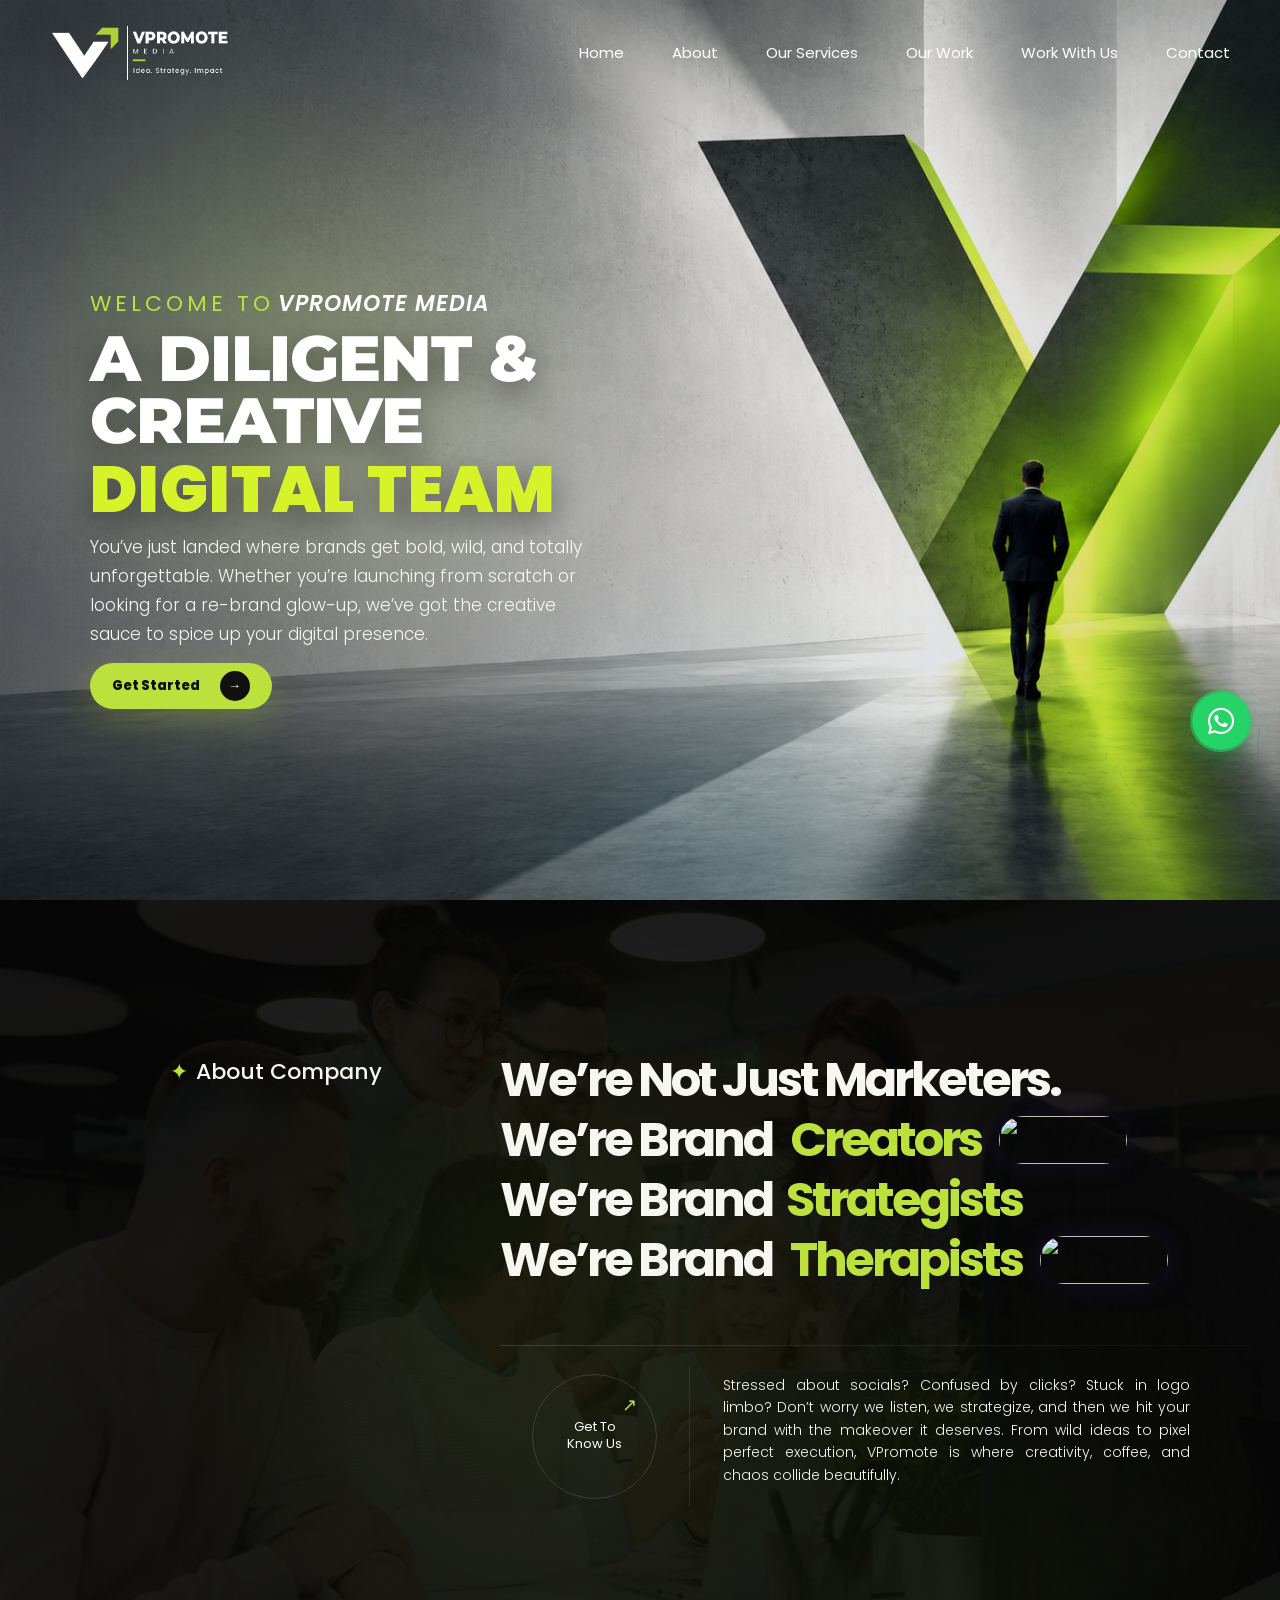
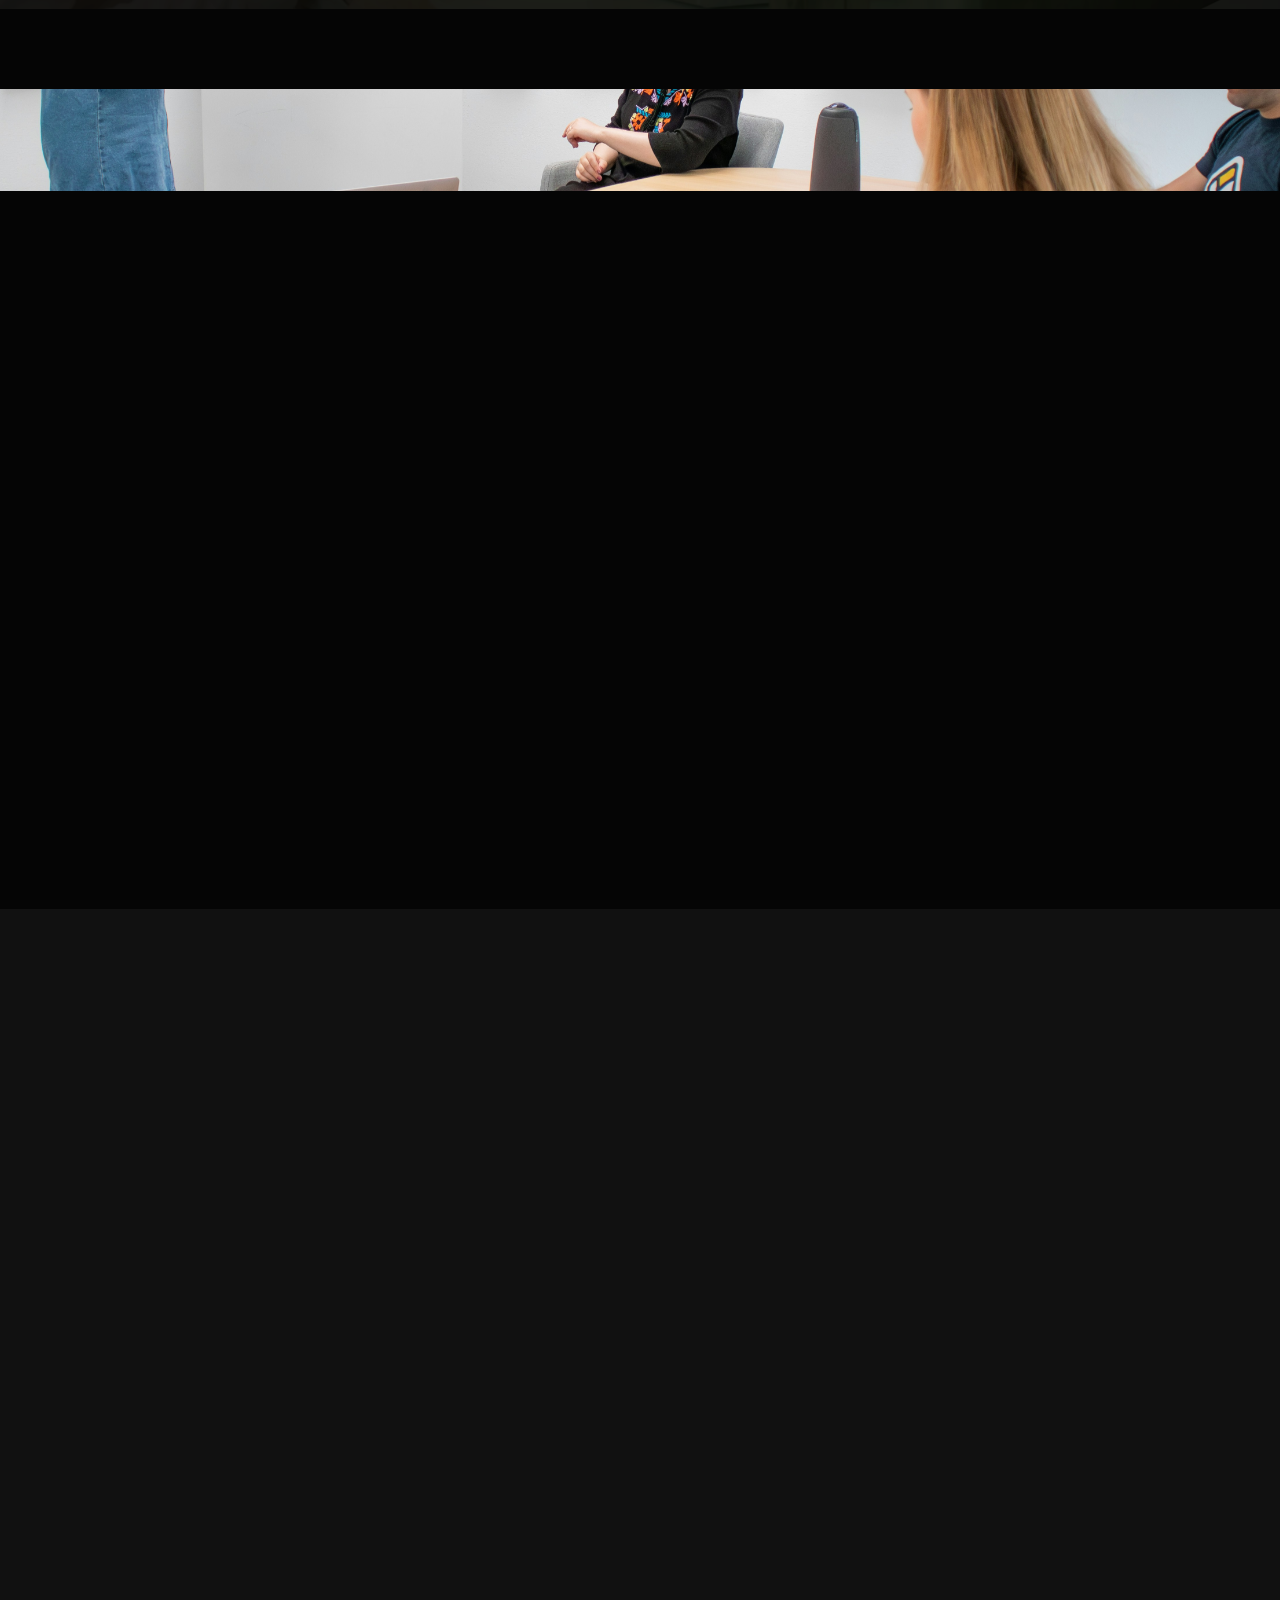
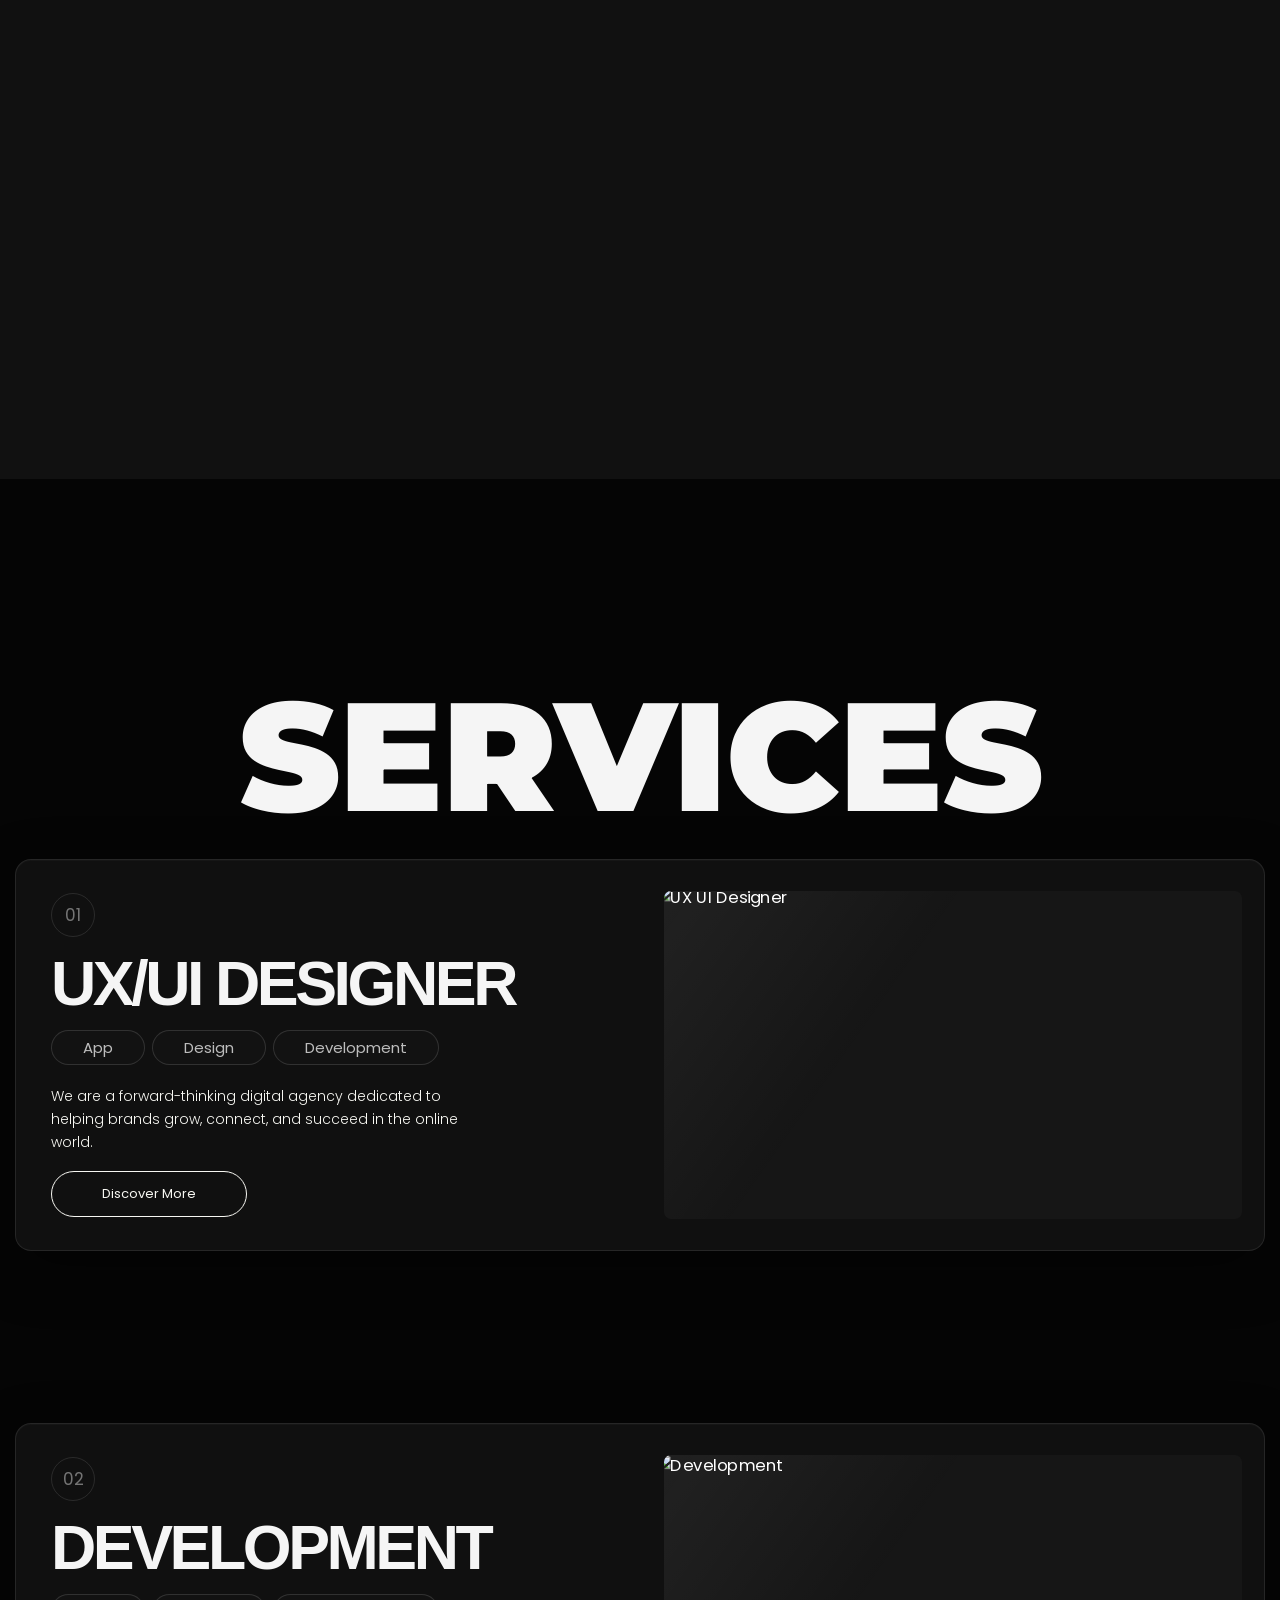
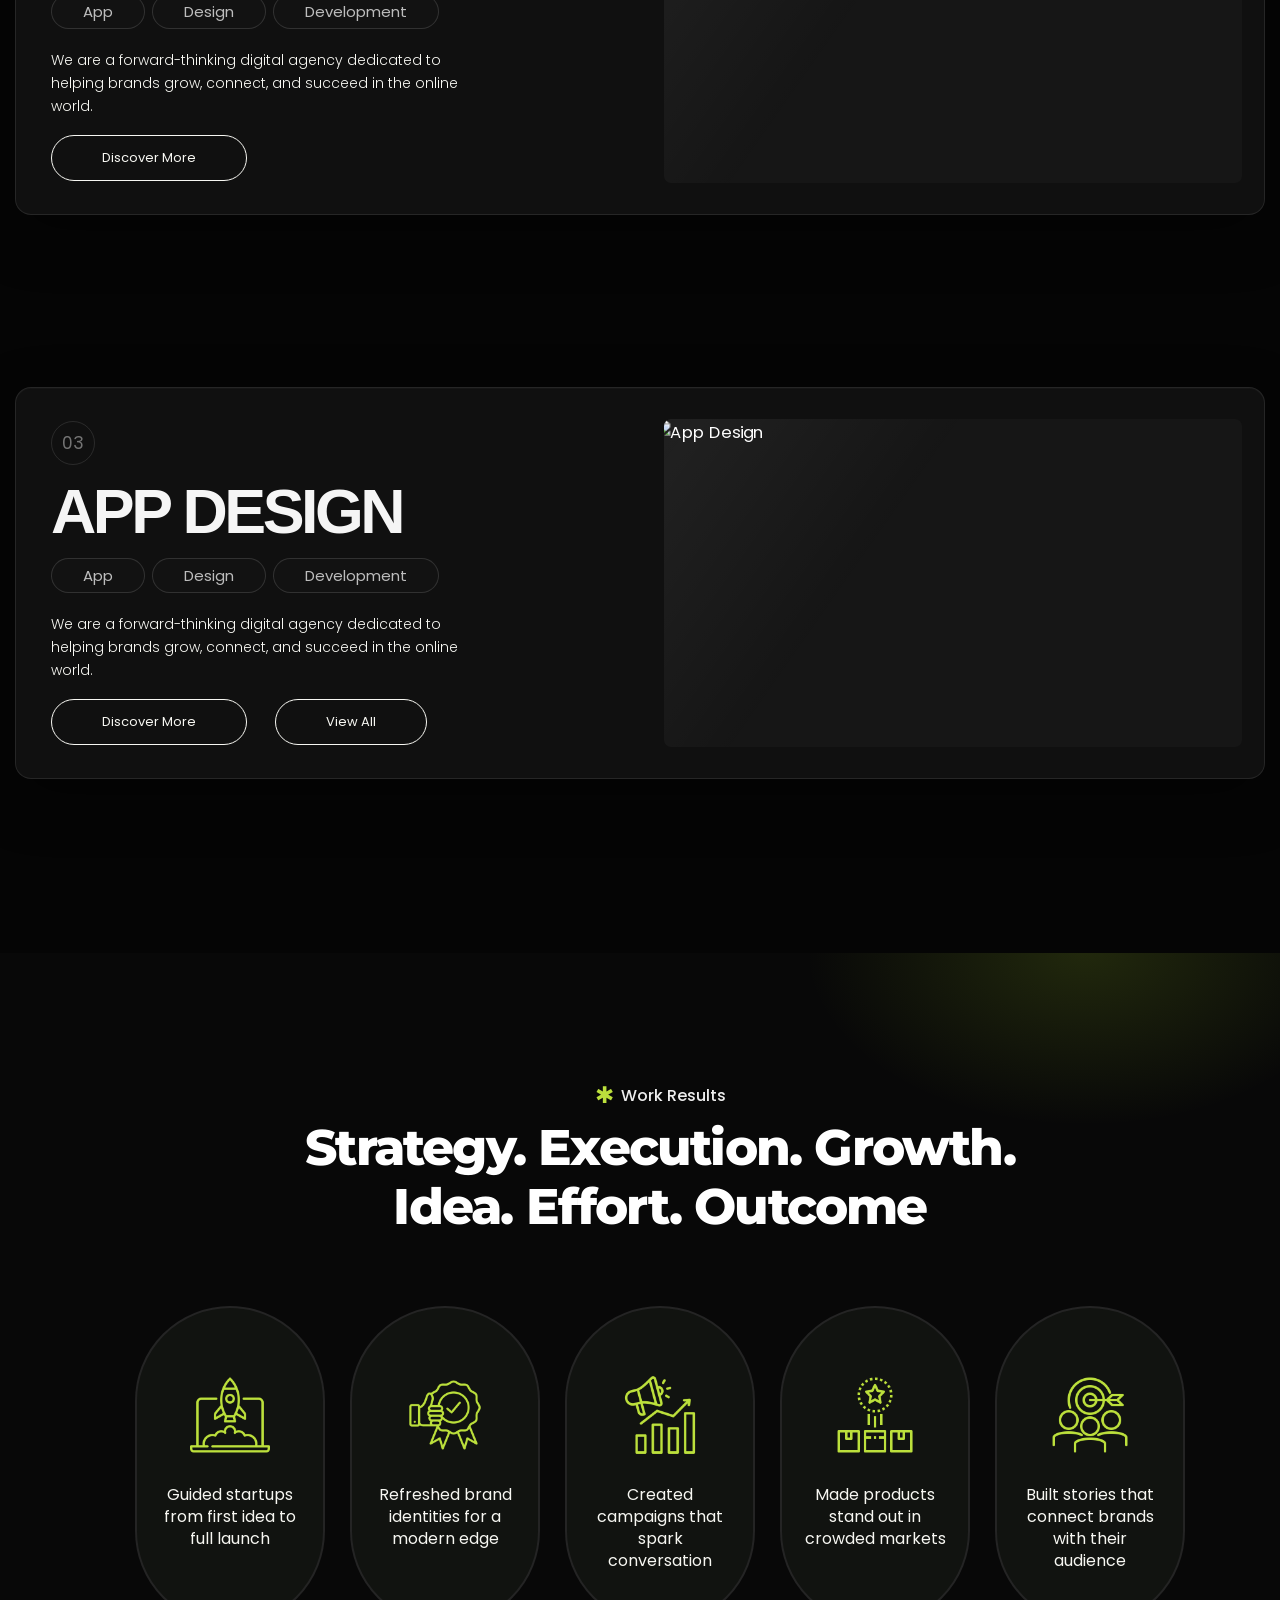
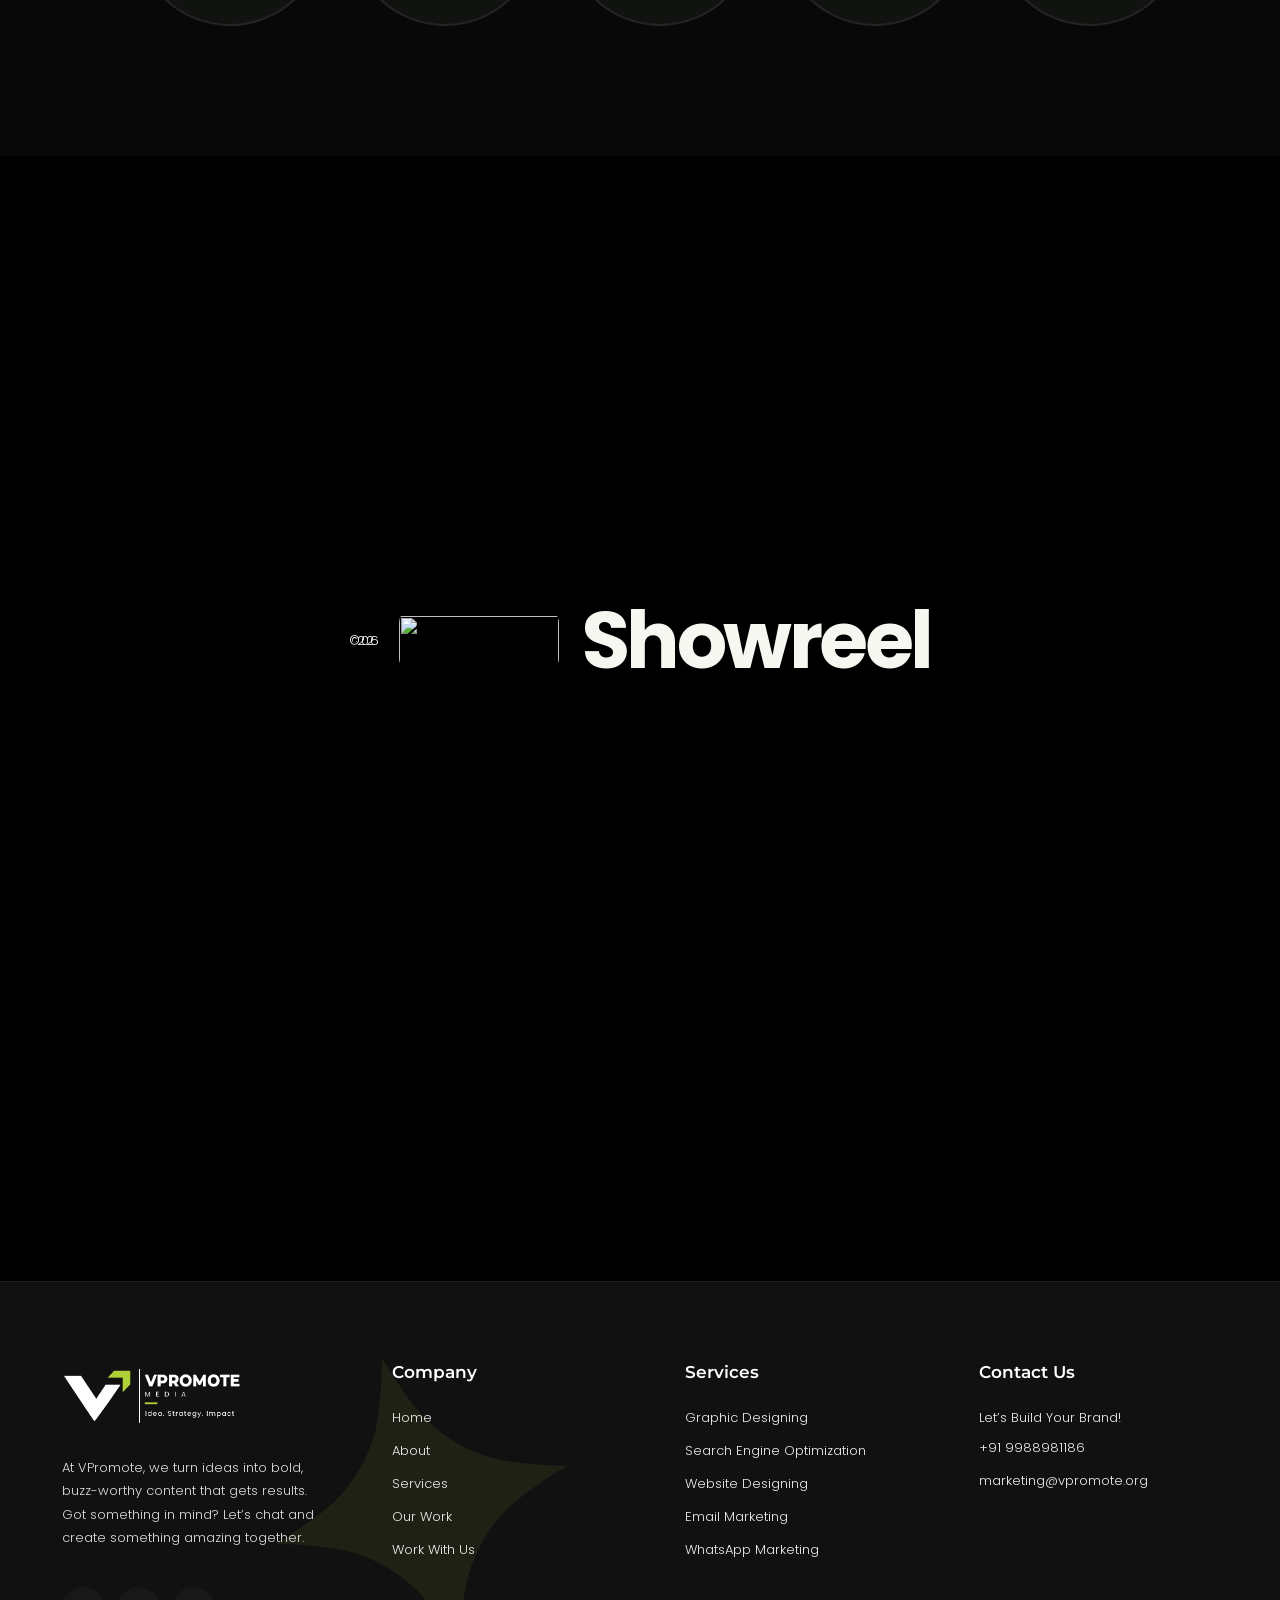
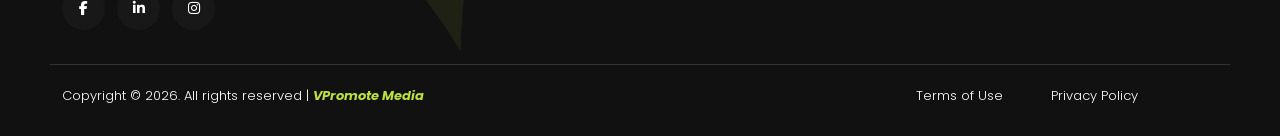
==== commit 73cf1c84: "New Oct Commit New Oct Commit" ====
--- a/index.html
+++ b/index.html
@@ -117,10 +117,6 @@
 
               <!-- Description -->
               <div class="about-description">
-                <div class="about-meta">
-                  <p>@2026 VPromote Media</p>
-                </div>
-
                 <p>
                   Stressed about socials? Confused by clicks? Stuck in logo
                   limbo? Don’t worry we listen, we strategize, and then we hit
@@ -248,7 +244,9 @@
                 </p>
 
                 <div class="discover_btn">
-                  <a href="#"><button>Discover More</button></a>
+                  <a href="#"><button>Discover More</button></a
+                  >&nbsp;&nbsp;&nbsp;&nbsp;&nbsp;&nbsp;
+                  <a href="#"><button>View All</button></a>
                 </div>
               </div>
 
@@ -264,10 +262,136 @@
           </article>
         </div>
       </section>
+
+      <!-- =========================
+        WORK RESULTS SECTION
+      ========================= -->
+      <section class="work-results" id="work-results">
+        <!-- Background 3D Object -->
+        <div class="work-results-bg"></div>
+
+        <!-- Heading -->
+        <div class="work-results-content">
+          <div class="work-results-label">
+            <span class="label-star">✱</span>
+            <span>Work Results</span>
+          </div>
+
+          <h2>
+            Strategy. Execution. Growth.<br />
+            Idea. Effort. Outcome
+          </h2>
+        </div>
+
+        <!-- Skills / Software Cards -->
+        <div class="skills-wrapper">
+          <div class="skill-card">
+            <div class="skill-percent">
+              <img src="assets/img/work_icons/1.png" alt="">
+            </div>
+            <div class="skill-name">
+              <p>Guided startups from first idea to full launch</p>
+            </div>
+          </div>
+
+          <div class="skill-card">
+            <div class="skill-percent">
+              <img src="assets/img/work_icons/2.png" alt="">
+            </div>
+            <div class="skill-name">
+              <p>Refreshed brand identities for a modern edge</p>
+            </div>
+          </div>
+
+          <div class="skill-card">
+            <div class="skill-percent">
+              <img src="assets/img/work_icons/3.png" alt="">
+            </div>
+            <div class="skill-name">
+              <p>Created campaigns that spark conversation</p>
+            </div>
+          </div>
+
+          <div class="skill-card">
+            <div class="skill-percent">
+              <img src="assets/img/work_icons/4.png" alt="">
+            </div>
+            <div class="skill-name">
+              <p>Made products stand out in crowded markets</p>
+            </div>
+          </div>
+
+          <div class="skill-card">
+            <div class="skill-percent">
+              <img src="assets/img/work_icons/5.png" alt="">
+            </div>
+            <div class="skill-name">
+              <p>Built stories that connect brands with their audience</p>
+            </div>
+          </div>
+        </div>
+      </section>
+    
+
+  <section class="showreel-section" id="showreel">
+    <div class="showreel-inner">
+
+      <div class="showreel-line">
+
+        <span class="copyright">© 2026</span>
+
+        <div class="media-wrap">
+          <img src="https://themewar.com/wp/digilink/wp-content/uploads/2026/06/video-banner-bg1-1.webp" alt="">
+        </div>
+
+        <span class="showreel-word">Showreel</span>
+
+      </div>
+
+    </div>
+  </section>
+
+  <div class="after-section"></div>
+
+
+
+
+
+
+
+
+
+
+
+
+
+
+
+
+
+
+
+
+
+      
     </main>
 
     <!-- Footer -->
     <div id="footer"></div>
+
+    <!-- =========================
+     FLOATING WHATSAPP BUTTON
+    ========================= -->
+    <a
+      href="https://wa.me/919988981186"
+      class="whatsapp-float"
+      target="_blank"
+      rel="noopener noreferrer"
+      aria-label="Chat with us on WhatsApp"
+      title="Chat with us on WhatsApp"
+    >
+      <i class="fa-brands fa-whatsapp"></i>
+    </a>
 
     <!-- =========================
      SCROLL TO TOP BUTTON
--- a/assets/css/style.css
+++ b/assets/css/style.css
@@ -41,7 +41,7 @@
   font-family: "Montserrat", sans-serif;
 }
 
-p,
+p, div,
 span,
 a,
 li, button {
@@ -705,13 +705,49 @@
 /* =========================================
    ABOUT COMPANY SECTION
 ========================================= */
-.about-section {
+/* .about-section {
   position: relative;
   width: 100%;
   padding: 150px 0 0 140px;
   background: var(--background);
   overflow: hidden;
   isolation: isolate;
+} */
+
+.about-section {
+  position: relative;
+  width: 100%;
+  padding: 150px 0 0 140px;
+  background: #000000;
+  overflow: hidden;
+  isolation: isolate;
+}
+
+/* Background Image */
+.about-section::before {
+  content: "";
+  position: absolute;
+  inset: 0;
+
+  background-image: url("../img/about-bg.png");
+  background-size: cover;
+  background-position: center;
+  background-repeat: no-repeat;
+
+  opacity: 0.15; /* yahan opacity adjust karein */
+  z-index: -2;
+}
+
+/* Optional dark/light overlay */
+.about-section::after {
+  content: "";
+  position: absolute;
+  inset: 0;
+
+  background: var(--background);
+  opacity: 0.40;
+
+  z-index: -1;
 }
 
 .green{
@@ -739,8 +775,8 @@
   background: radial-gradient(
     circle,
     #b5e529cc 0%,
-    #b5e5295c 35%,
-    #b5e52942 72%
+    #b5e5295c 45%,
+    #b5e52942 80%
   );
 
   animation: aboutGlowMove1 12s ease-in-out infinite alternate;
@@ -1027,23 +1063,17 @@
    DESCRIPTION
 ========================================= */
 .about-description {
-  padding-left: 22px;
-  padding-top: 4px;
-  max-width: 570px;
-}
-
-.about-meta {
+  padding-left: 13px;
+  padding-top: 8px;
+  max-width: 480px;
+}
+
+.about-description p {
   color: var(--text);
   font-size: 14px;
-  font-weight: 500;
-  margin-bottom: 17px;
-}
-
-.about-description p {
-  color: var(--text);
-  font-size: 13px;
-  line-height: 1.8;
+  line-height: 1.6;
   font-weight: 300;
+  text-align: justify;
   margin: 0;
 }
 
@@ -1298,17 +1328,16 @@
   }
 }
 
-
-/* =========================================================
+/* =========================
    SERVICES SECTION
-========================================================= */
+========================= */
 .services {
   position: relative;
   width: 100%;
   background: #050505;
   color: #fff;
   overflow: clip;
-  padding-bottom: 120px;
+  padding-bottom: 2px;
 }
 
 /* =========================================================
@@ -2286,6 +2315,363 @@
   }
 
 }
+
+/* =========================
+   WORK RESULTS SECTION
+========================= */
+.work-results {
+  position: relative;
+  width: 100%;
+  min-height: 700px;
+  overflow: hidden;
+  background: #080808;
+  color: #fff;
+  padding: 130px 20px 130px 60px;
+  isolation: isolate;
+}
+
+/* Purple glow */
+.work-results::before {
+  content: "";
+  position: absolute;
+  top: -180px;
+  right: -80px;
+  width: 550px;
+  height: 350px;
+  background:radial-gradient(ellipse, #b5e52926, transparent 72%);
+  pointer-events: none;
+  z-index: -2;
+}
+
+/* 3D object behind heading */
+/* .work-results-bg {
+  position: absolute;
+  inset: 0;
+  background-image: url("../img/work-results-shape.webp");
+  background-repeat: no-repeat;
+  background-position: center top;
+  background-size: 400px auto;
+  opacity: .8;
+  z-index: -1;
+  pointer-events: none;
+  margin-top: 35px;
+  animation: wheelRotate 12s linear infinite;
+  transform-origin: center center;
+} */
+
+
+/* Heading content */
+.work-results-content {
+  position: relative;
+  z-index: 2;
+  text-align: center;
+  margin-bottom: 70px;
+}
+
+.work-results-label {
+  display: flex;
+  justify-content: center;
+  align-items: center;
+  gap: 7px;
+  margin-bottom: 10px;
+  color: #eee;
+  font-size: 16px;
+  font-weight: 500;
+}
+
+.label-star {
+  color: var(--secondary);
+  font-size: 23px;
+  line-height: 1;
+}
+
+.work-results h2 {
+  margin: 0;
+  color: #fff;
+  font-size: clamp(32px, 4.15vw, 50px);
+  font-weight: 800;
+  line-height: 1.18;
+  letter-spacing: -1.8px;
+}
+
+
+/* =========================
+   SKILLS CARDS
+========================= */
+
+.skills-wrapper {
+  position: relative;
+  z-index: 3;
+  display: flex;
+  justify-content: center;
+  align-items: stretch;
+  gap: 48px;
+  width: 100%;
+  max-width: 1400px;
+  margin: 0 auto;
+}
+
+/* Individual pill card */
+.skill-card {
+  width: 206px;
+  height: 310px;
+  flex-shrink: 0;
+  background: #111310;
+  border: 2px solid #242424;
+  border-radius: 110px;
+  display: flex;
+  flex-direction: column;
+  align-items: center;
+  justify-content: flex-start;
+  padding: 67px 20px 30px;
+  transition:
+    transform .4s ease,
+    border-color .4s ease,
+    background .4s ease;
+}
+
+.skill-card:hover {
+  transform: translateY(-10px);
+  border: 1px solid var(--secondary);
+  background: #171914;
+}
+
+/* Percentage */
+.skill-percent {
+  color: #ffffff;
+  font-size: 36px;
+  font-weight: 800;
+  line-height: 1;
+  letter-spacing: -1px;
+  margin-bottom: 29px;
+}
+
+.skill-percent img{
+  width: 80px;
+  height: auto;
+  animation: float 3s ease-in-out infinite;
+}
+
+@keyframes float {
+  0% {
+    transform: translateY(0);
+  }
+
+  50% {
+    transform: translateY(-12px);
+  }
+
+  100% {
+    transform: translateY(0);
+  }
+}
+
+/* Name */
+.skill-name p {
+  color: var(--text);
+  font-size: 16px;
+  font-weight: 400;
+  line-height: 22px;
+  text-align: center;
+}
+
+
+/* =========================
+   RESPONSIVE
+========================= */
+
+@media (max-width: 1300px) {
+  .skills-wrapper {
+    gap: 25px;
+  }
+
+  .skill-card {
+    width: 190px;
+    height: 320px;
+  }
+}
+
+@media (max-width: 1100px) {
+  .skills-wrapper {
+    gap: 18px;
+  }
+
+  .skill-card {
+    width: 170px;
+    height: 300px;
+    padding-top: 55px;
+  }
+
+  .skill-percent {
+    font-size: 30px;
+  }
+}
+
+@media (max-width: 900px) {
+  .work-results {
+    padding-top: 70px;
+  }
+
+  .skills-wrapper {
+    flex-wrap: wrap;
+    gap: 20px;
+    max-width: 650px;
+  }
+
+  .skill-card {
+    width: 180px;
+    height: 300px;
+  }
+}
+
+@media (max-width: 500px) {
+  .work-results {
+    min-height: auto;
+    padding: 60px 15px 50px;
+  }
+
+  .work-results-content {
+    margin-bottom: 45px;
+  }
+
+  .work-results h2 {
+    font-size: 29px;
+    letter-spacing: -1px;
+  }
+
+  .work-results-label {
+    font-size: 14px;
+  }
+
+  .skills-wrapper {
+    gap: 15px;
+  }
+
+  .skill-card {
+    width: calc(50% - 8px);
+    height: 270px;
+    padding: 45px 10px 25px;
+    border-radius: 90px;
+  }
+
+  .skill-percent {
+    font-size: 28px;
+    margin-bottom: 25px;
+  }
+
+  .skill-icon {
+    margin-bottom: 25px;
+    transform: scale(.85);
+  }
+
+  .skill-name {
+    font-size: 14px;
+  }
+}
+
+/* =========================================
+   SHOWREEL SECTION
+========================================= */
+.spacer {
+  height: 75vh;
+  display: grid;
+  place-items: center;
+  color: #777;
+}
+
+.showreel-section {
+  position: relative;
+  min-height: 125vh;
+  background: #000;
+  overflow: hidden;
+}
+
+.showreel-inner {
+  position: sticky;
+  top: 0;
+  height: 100vh;
+  min-height: 620px;
+
+  display: flex;
+  align-items: center;
+  justify-content: center;
+
+  padding: 30px;
+}
+
+.showreel-line {
+  display: flex;
+  align-items: center;
+  justify-content: center;
+
+  gap: clamp(12px, 1.8vw, 30px);
+
+  white-space: nowrap;
+
+  font-weight: 700;
+  font-size: clamp(42px, 6.2vw, 94px);
+  line-height: 1;
+
+  letter-spacing: -0.045em;
+
+  will-change: transform;
+}
+
+.copyright,
+.showreel-word {
+  will-change: opacity, transform;
+}
+
+.media-wrap {
+  width: clamp(110px, 12.5vw, 190px);
+  height: clamp(46px, 4.8vw, 72px);
+
+  flex-shrink: 0;
+
+  border-radius: 13px;
+  overflow: hidden;
+
+  will-change: width, height, transform, border-radius;
+}
+
+.media-wrap img {
+  width: 100%;
+  height: 100%;
+
+  display: block;
+
+  object-fit: cover;
+  object-position: center;
+}
+
+@media (max-width: 700px) {
+
+  .showreel-inner {
+    min-height: 520px;
+    padding: 16px;
+  }
+
+  .showreel-line {
+    gap: 8px;
+    font-size: clamp(30px, 10vw, 60px);
+  }
+
+  .showreel-section {
+    min-height: 115vh;
+  }
+
+}
+
+
+
+
+
+
+
+
+
+
+
 
 
 
@@ -2724,3 +3110,263 @@
     transform: scale(0.7) rotate(-15deg);
   }
 }
+
+
+/* =========================================
+   PREMIUM FLOATING WHATSAPP BUTTON
+========================================= */
+.whatsapp-float {
+  position: fixed;
+  right: 30px;
+  bottom: 150px;
+  width: 58px;
+  height: 58px;
+  display: flex;
+  align-items: center;
+  justify-content: center;
+  background: #25D366;
+  color: #fff;
+  border-radius: 50%;
+  text-decoration: none;
+  font-size: 30px;
+  z-index: 999998;
+
+  /* Premium Shadow */
+  box-shadow:
+    0 8px 25px rgba(37, 211, 102, 0.28),
+    0 3px 10px rgba(0, 0, 0, 0.12);
+
+  /* Initial Entry State */
+  opacity: 0;
+  visibility: hidden;
+  transform: translateX(80px) scale(0.7);
+
+  animation:
+    whatsappEntry 0.9s cubic-bezier(0.22, 1, 0.36, 1) 0.5s forwards,
+    whatsappFloat 3.5s ease-in-out 1.5s infinite;
+
+  transition:
+    transform 0.35s cubic-bezier(0.22, 1, 0.36, 1),
+    box-shadow 0.35s ease;
+}
+
+
+/* =========================================
+   ENTRY ANIMATION
+========================================= */
+
+@keyframes whatsappEntry {
+
+  0% {
+    opacity: 0;
+    visibility: hidden;
+    transform: translateX(80px) scale(0.7);
+  }
+
+  60% {
+    opacity: 1;
+    visibility: visible;
+    transform: translateX(-8px) scale(1.05);
+  }
+
+  100% {
+    opacity: 1;
+    visibility: visible;
+    transform: translateX(0) scale(1);
+  }
+
+}
+
+
+/* =========================================
+   GENTLE FLOATING EFFECT
+========================================= */
+
+@keyframes whatsappFloat {
+
+  0%,
+  100% {
+    transform: translateY(0);
+  }
+
+  50% {
+    transform: translateY(-7px);
+  }
+
+}
+
+
+/* =========================================
+   PULSE RING
+========================================= */
+
+.whatsapp-float::before {
+  content: "";
+
+  position: absolute;
+
+  inset: -2px;
+
+  border-radius: 50%;
+
+  border: 2px solid rgba(37, 211, 102, 0.55);
+
+  animation:
+    whatsappPulse 2.5s ease-out infinite;
+
+  pointer-events: none;
+}
+
+
+@keyframes whatsappPulse {
+
+  0% {
+    transform: scale(1);
+    opacity: 0.7;
+  }
+
+  70% {
+    transform: scale(1.45);
+    opacity: 0;
+  }
+
+  100% {
+    transform: scale(1.45);
+    opacity: 0;
+  }
+
+}
+
+
+/* =========================================
+   ICON
+========================================= */
+
+.whatsapp-float i {
+  position: relative;
+
+  z-index: 2;
+
+  line-height: 1;
+
+  transition:
+    transform 0.35s ease;
+}
+
+
+/* =========================================
+   HOVER EFFECT
+========================================= */
+
+.whatsapp-float:hover {
+
+  color: #fff;
+
+  transform: translateY(-8px) scale(1.08);
+
+  box-shadow:
+    0 15px 40px rgba(37, 211, 102, 0.42),
+    0 5px 15px rgba(0, 0, 0, 0.15);
+}
+
+
+.whatsapp-float:hover i {
+  transform: scale(1.12) rotate(8deg);
+}
+
+
+/* =========================================
+   TOOLTIP
+========================================= */
+
+.whatsapp-float::after {
+  content: "Chat with us";
+
+  position: absolute;
+
+  right: 72px;
+  top: 50%;
+
+  transform:
+    translateY(-50%)
+    translateX(10px);
+
+  padding: 9px 14px;
+
+  background: #111;
+
+  color: #fff;
+
+  font-size: 13px;
+  font-weight: 600;
+
+  white-space: nowrap;
+
+  border-radius: 7px;
+
+  opacity: 0;
+  visibility: hidden;
+
+  pointer-events: none;
+
+  box-shadow:
+    0 8px 25px rgba(0, 0, 0, 0.18);
+
+  transition:
+    opacity 0.3s ease,
+    visibility 0.3s ease,
+    transform 0.3s ease;
+}
+
+
+/* Tooltip Arrow */
+
+.whatsapp-float::after {
+  clip-path: polygon(
+    0 0,
+    calc(100% - 7px) 0,
+    100% 50%,
+    calc(100% - 7px) 100%,
+    0 100%
+  );
+}
+
+
+/* Show Tooltip */
+
+.whatsapp-float:hover::after {
+
+  opacity: 1;
+  visibility: visible;
+
+  transform:
+    translateY(-50%)
+    translateX(0);
+}
+
+
+/* =========================================
+   MOBILE
+========================================= */
+
+@media (max-width: 600px) {
+
+  .whatsapp-float {
+
+    width: 52px;
+    height: 52px;
+
+    right: 18px;
+    bottom: 85px;
+
+    font-size: 27px;
+
+  }
+
+  /* Hide tooltip on mobile */
+
+  .whatsapp-float::after {
+    display: none;
+  }
+
+}
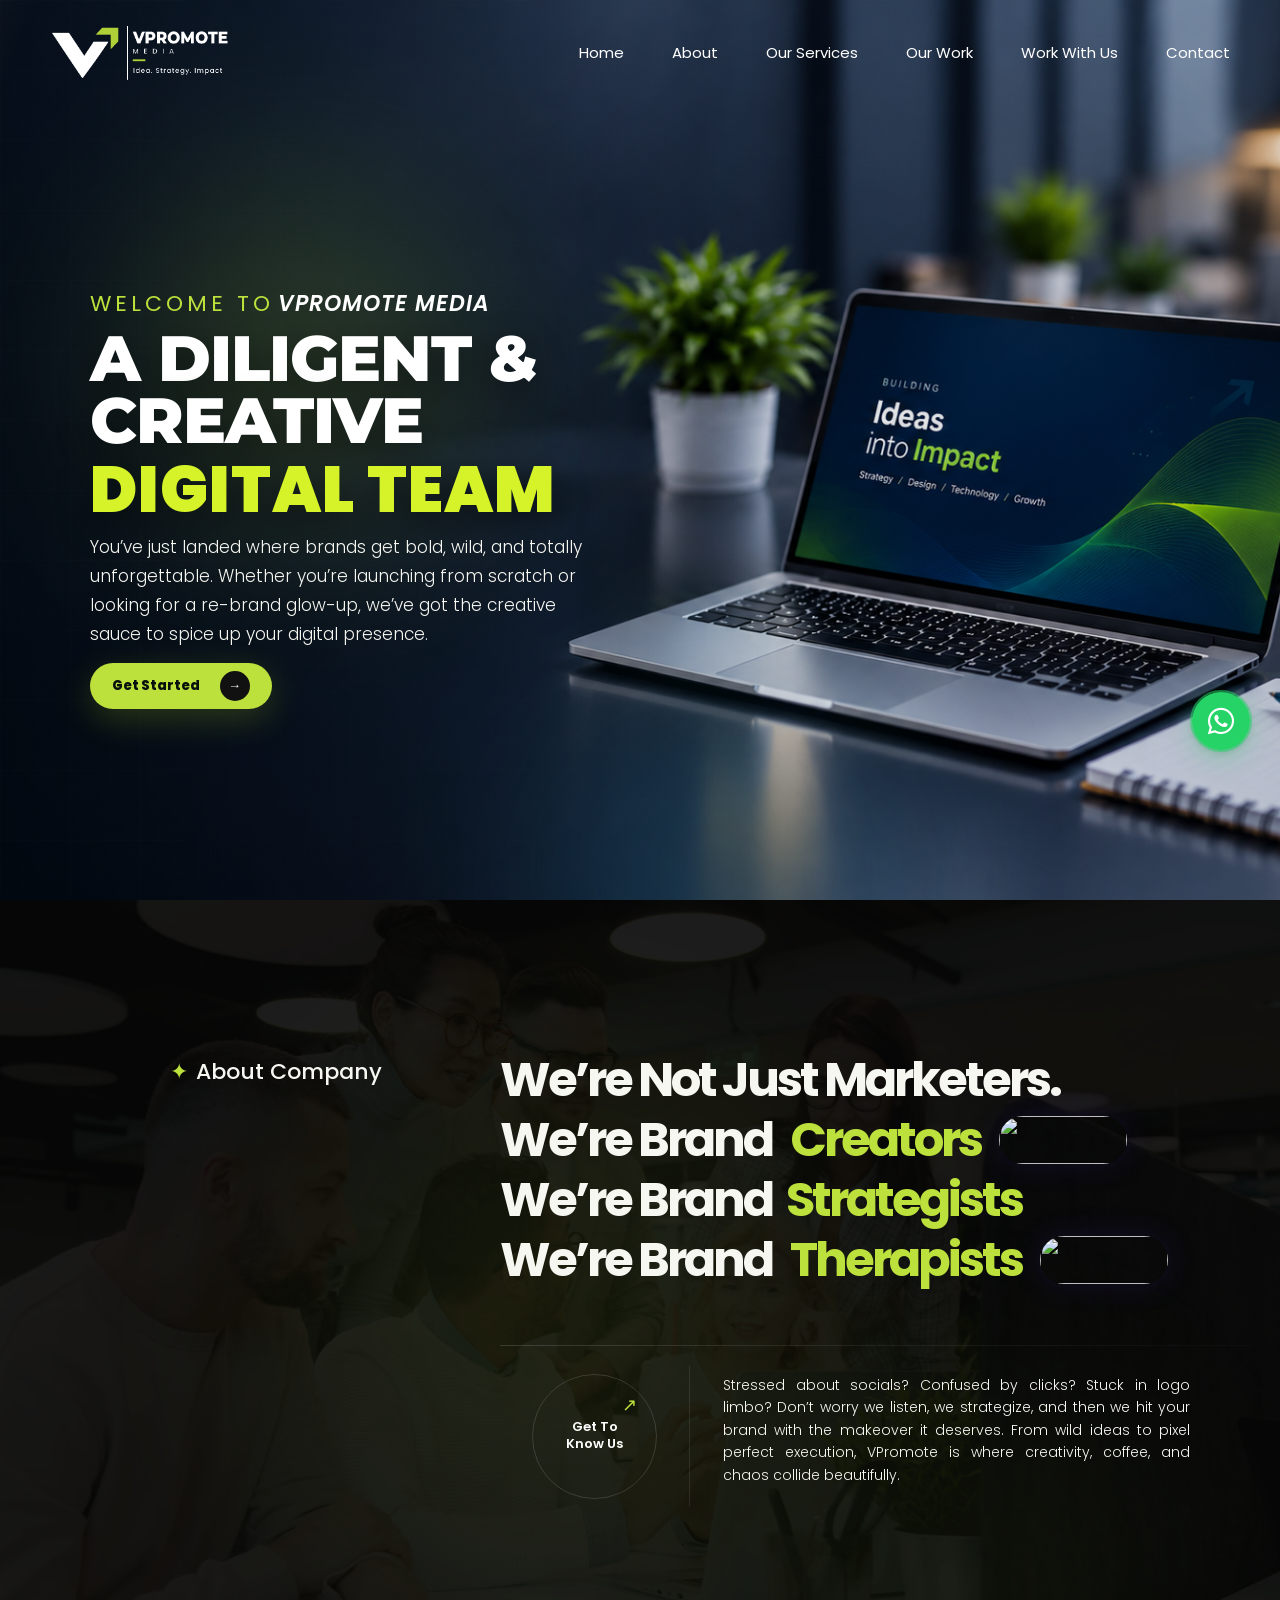
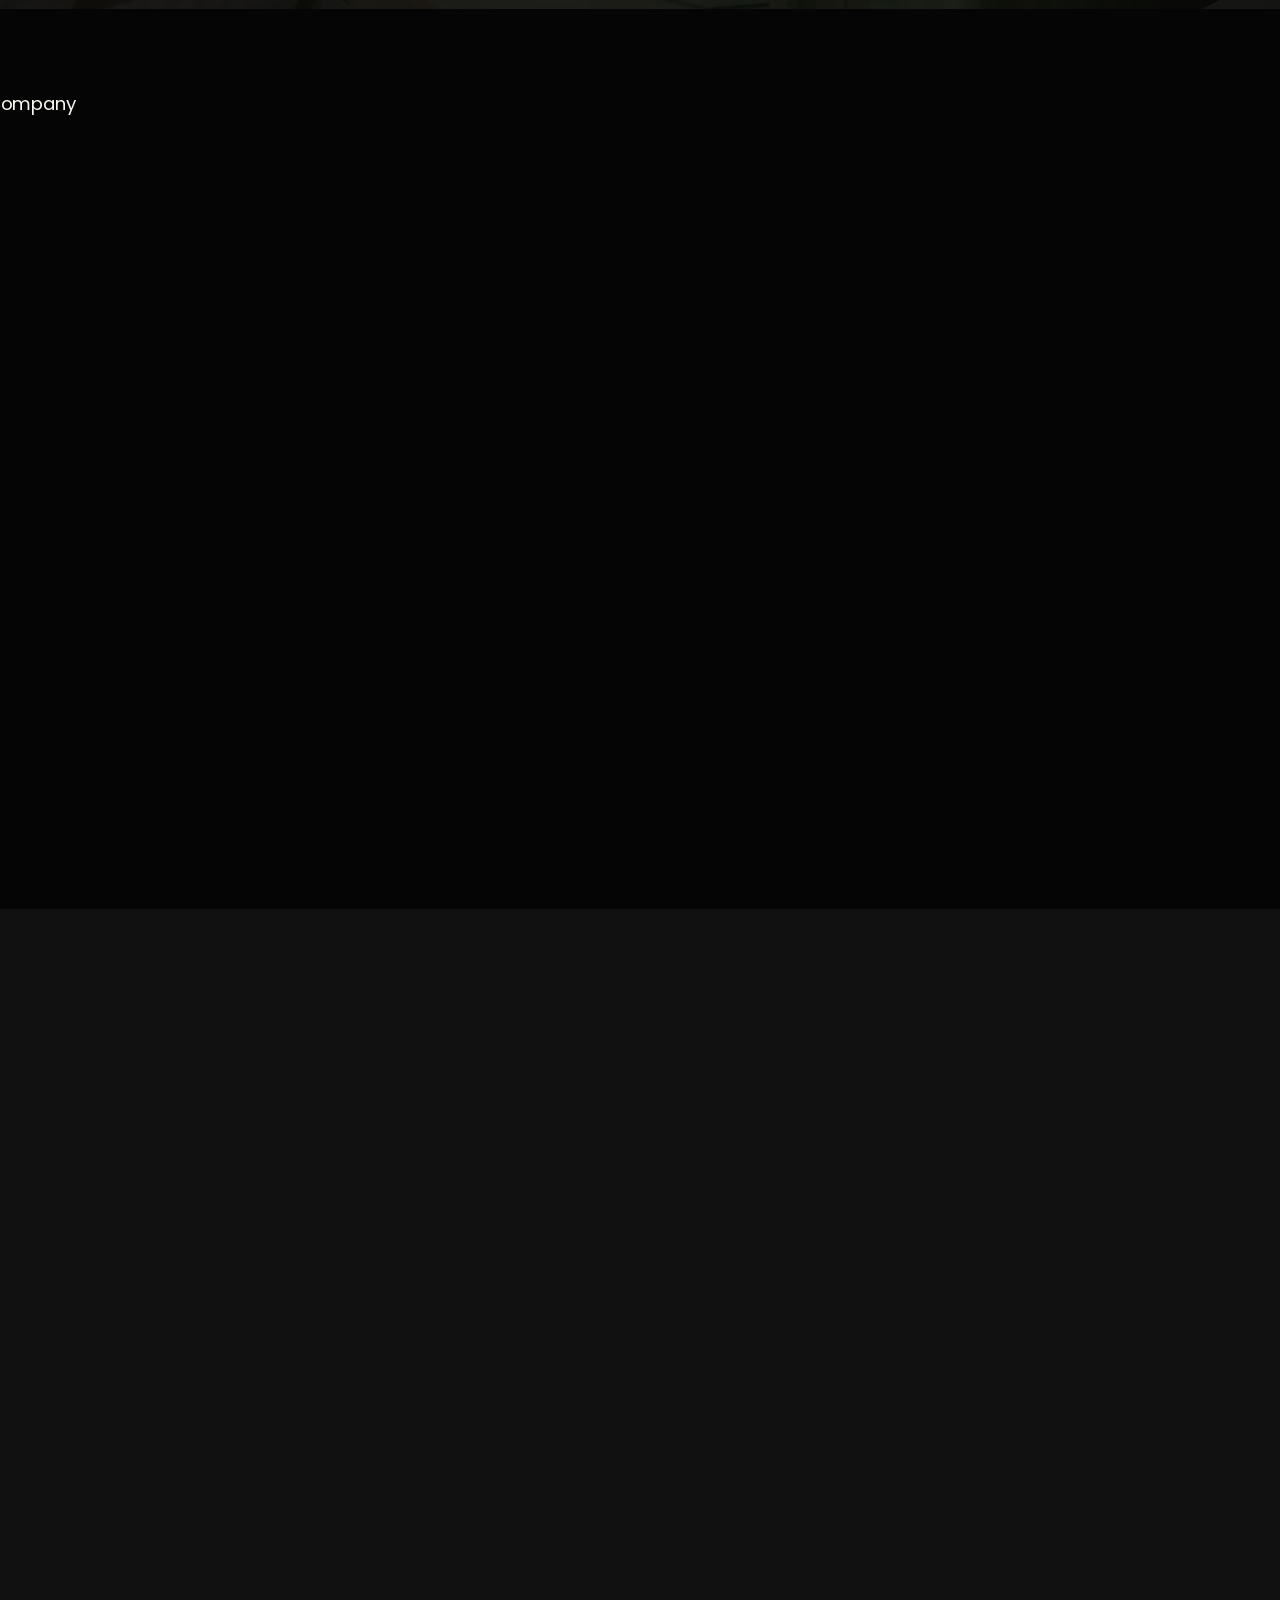
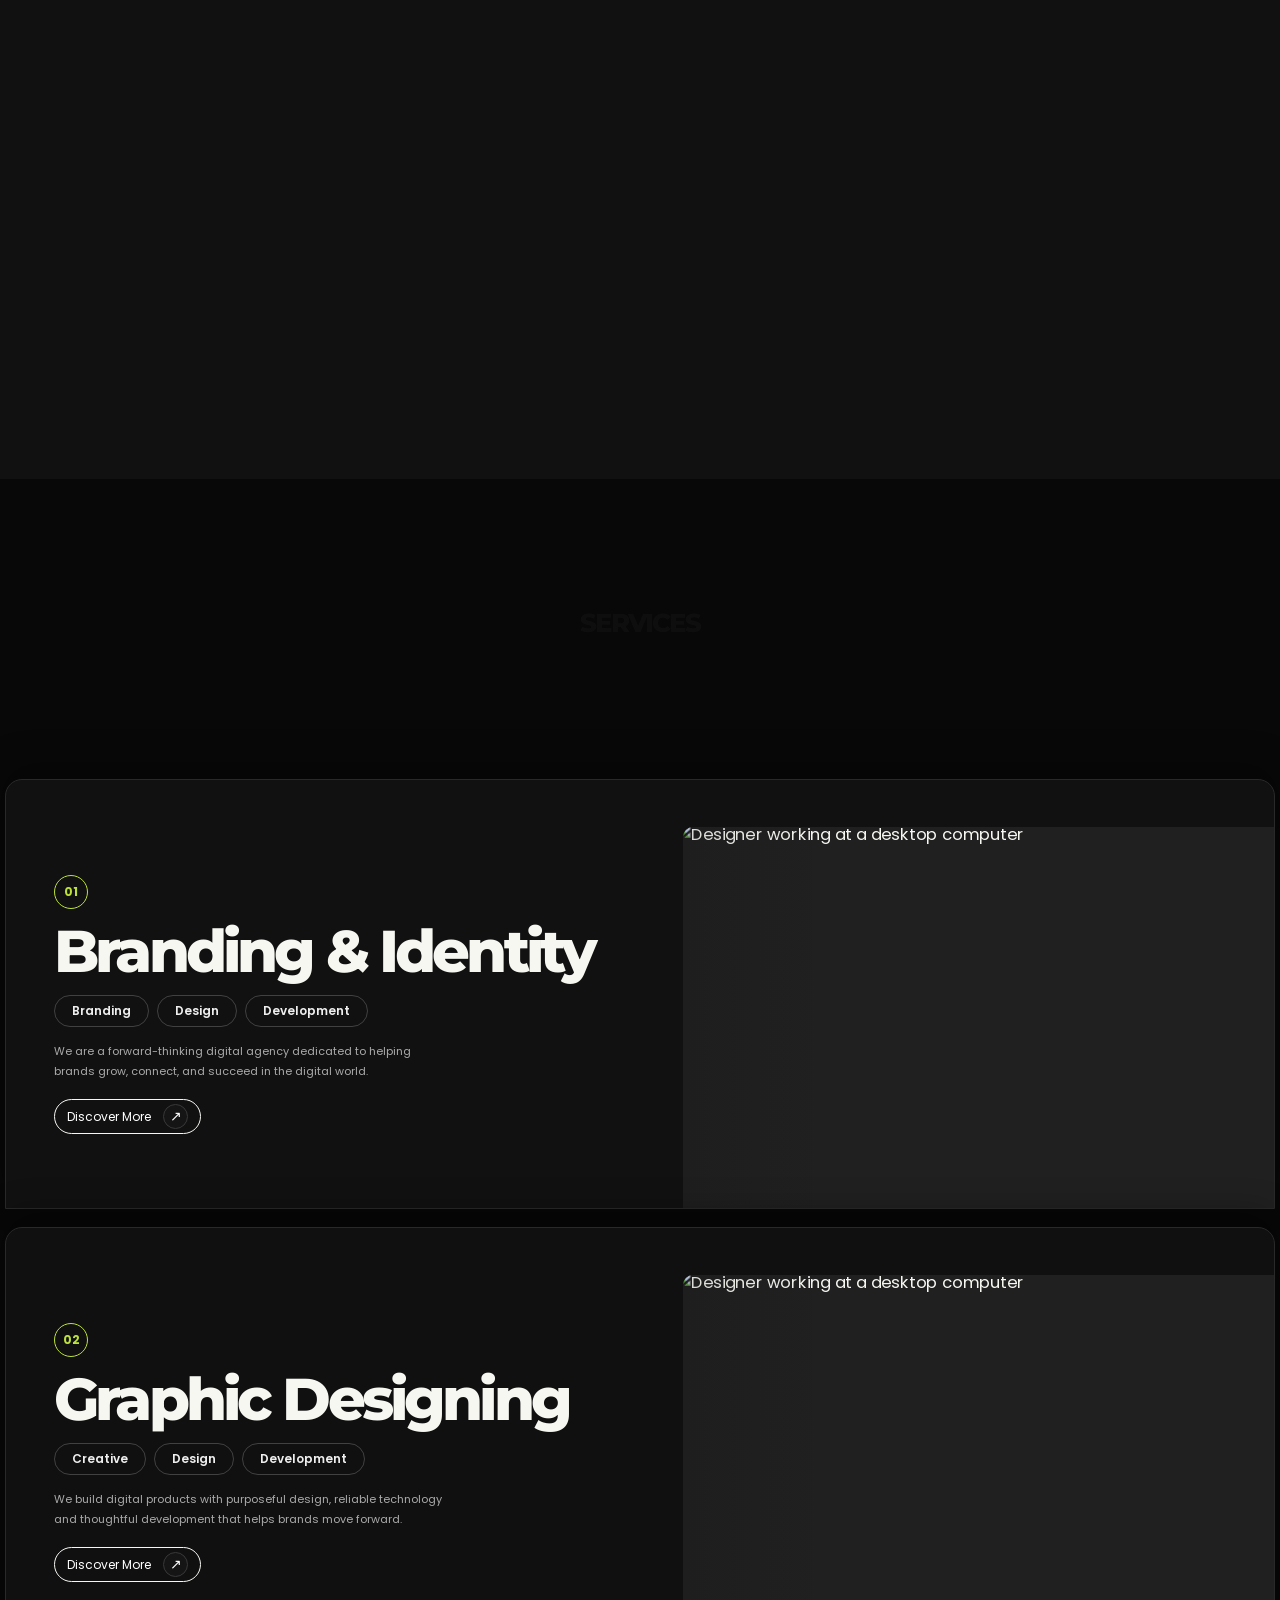
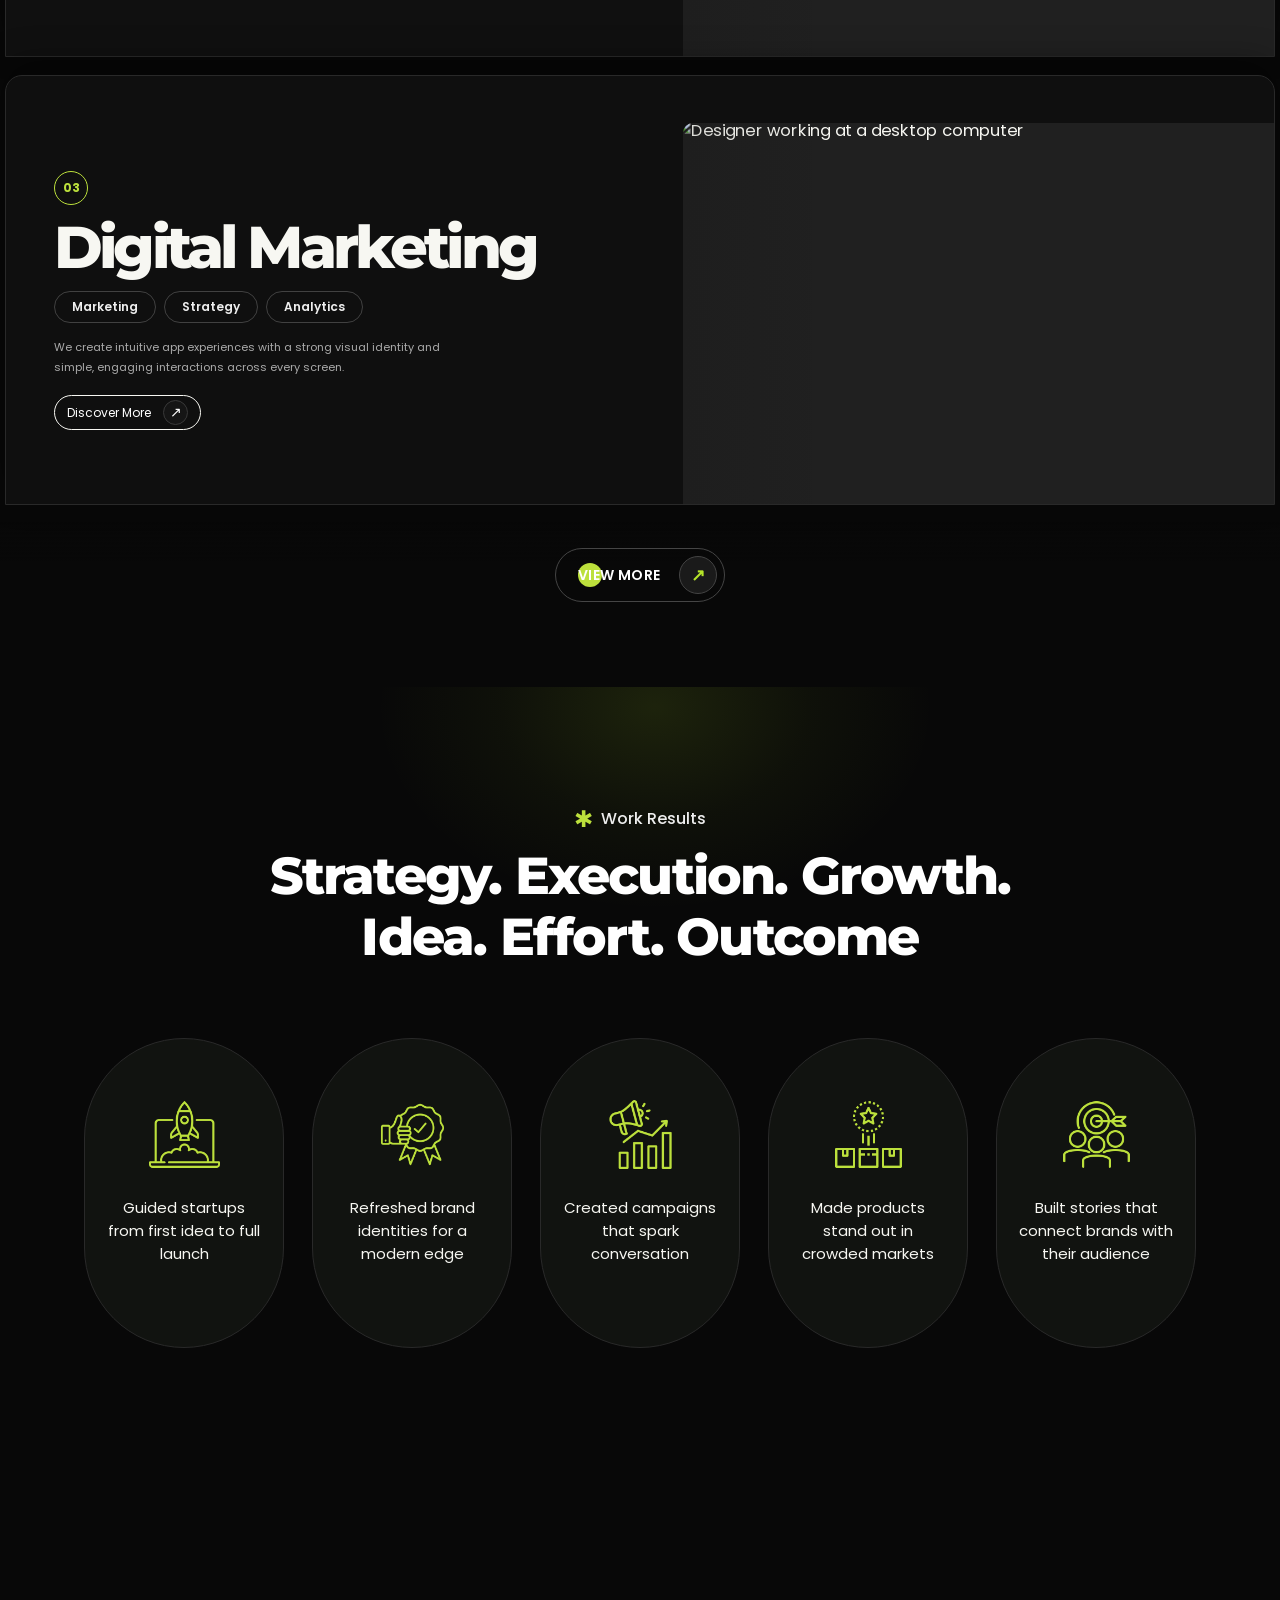
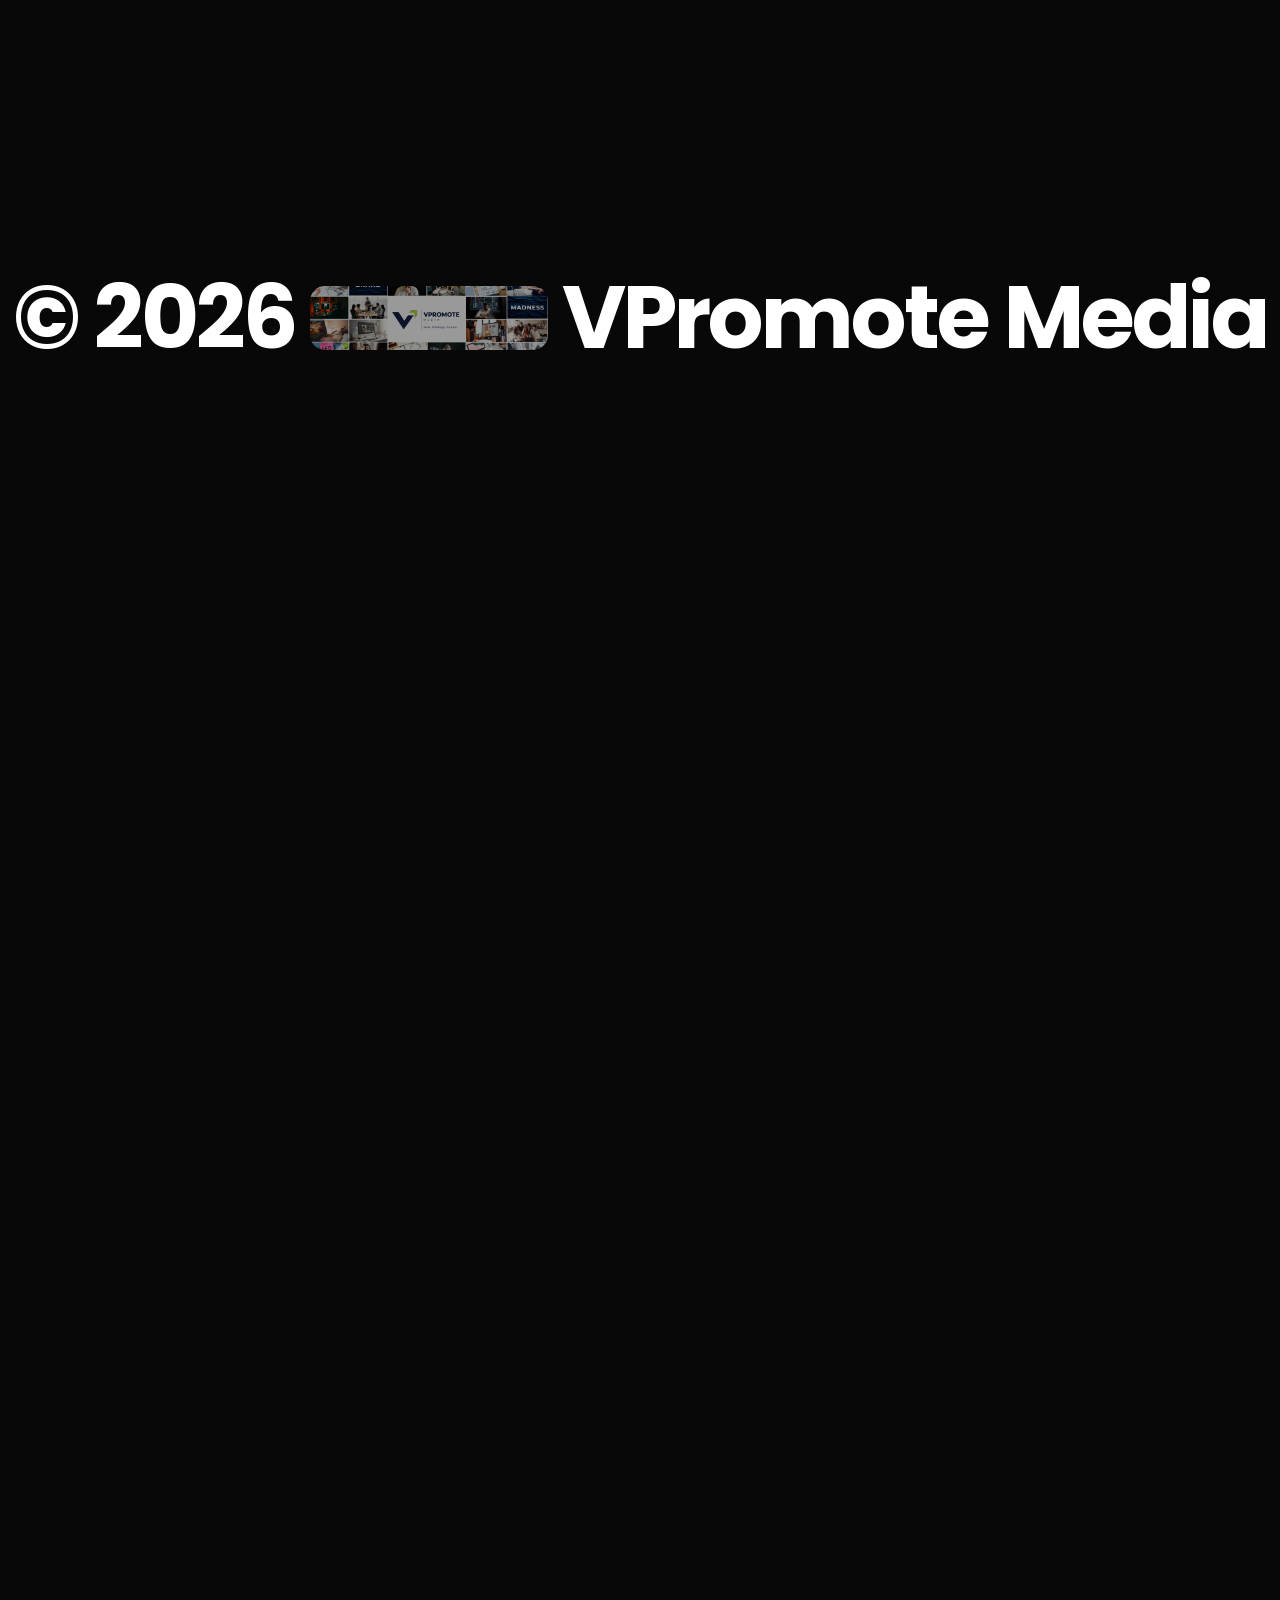
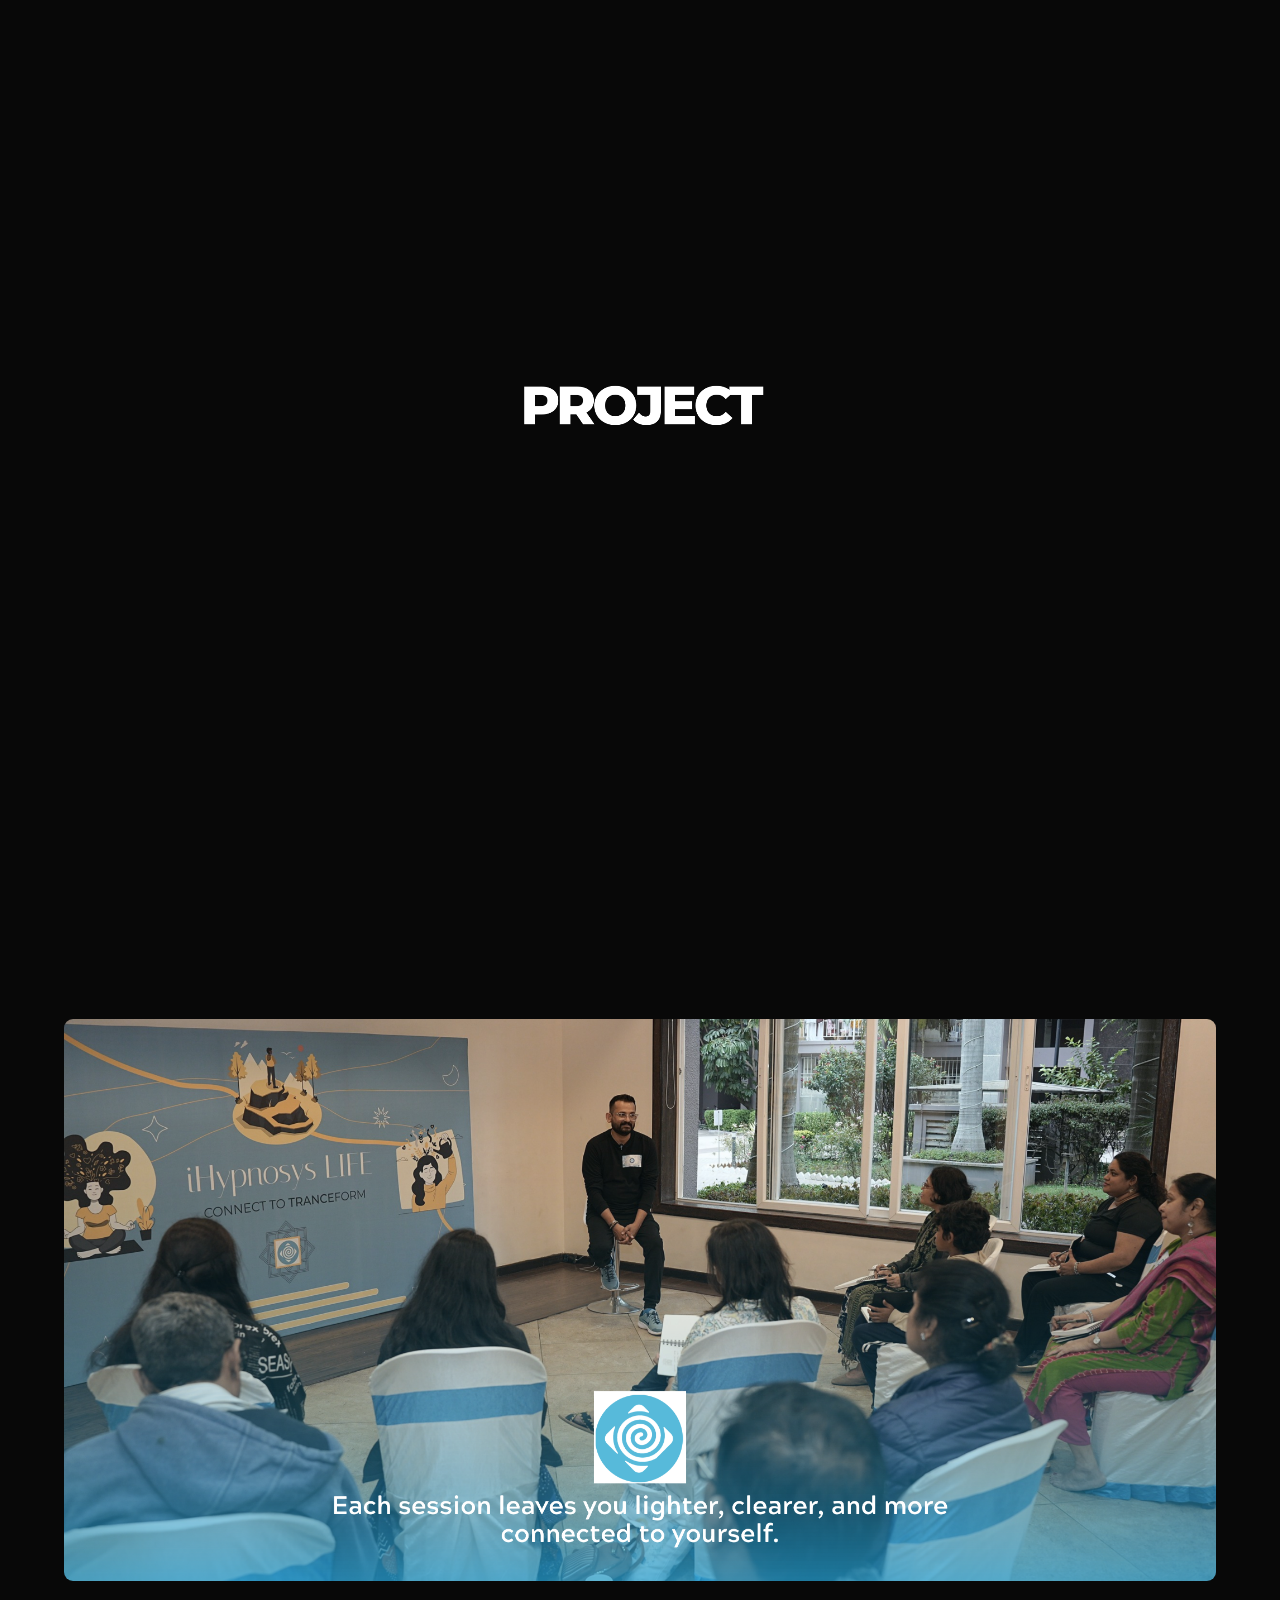
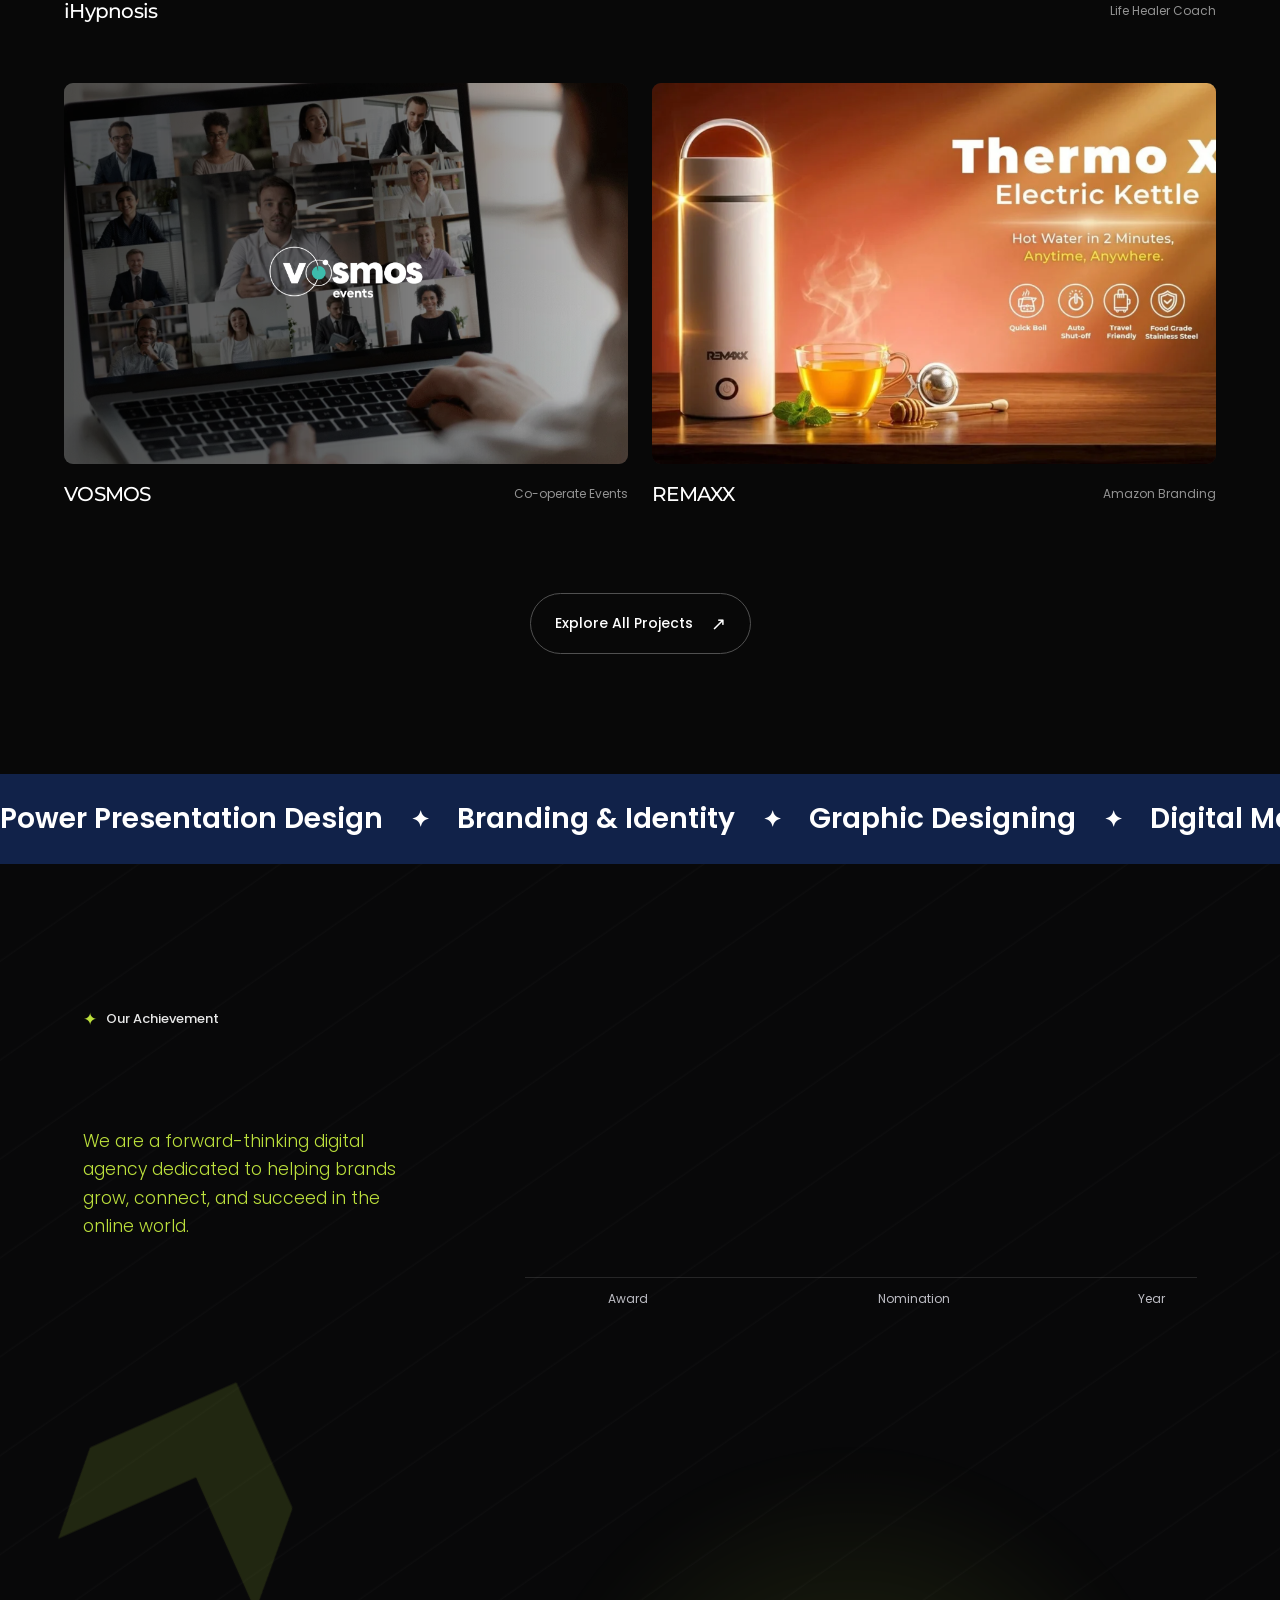
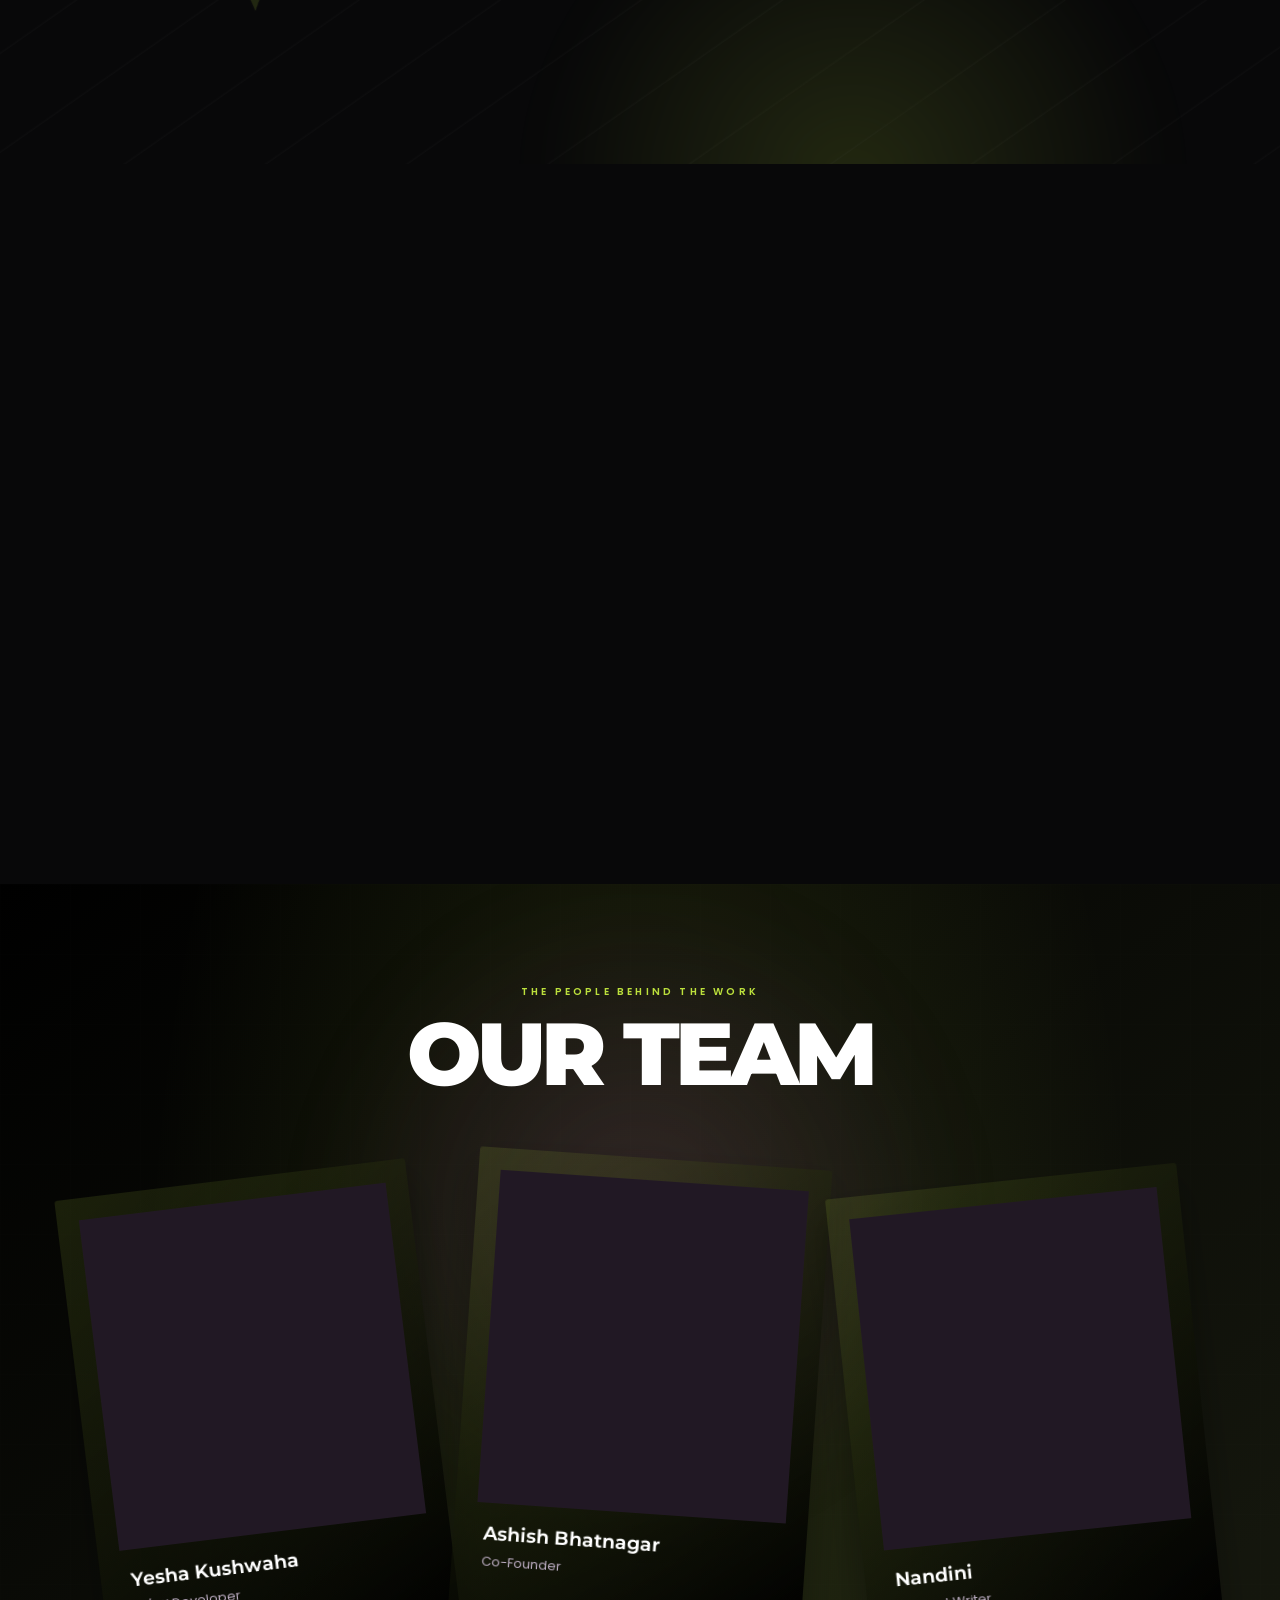
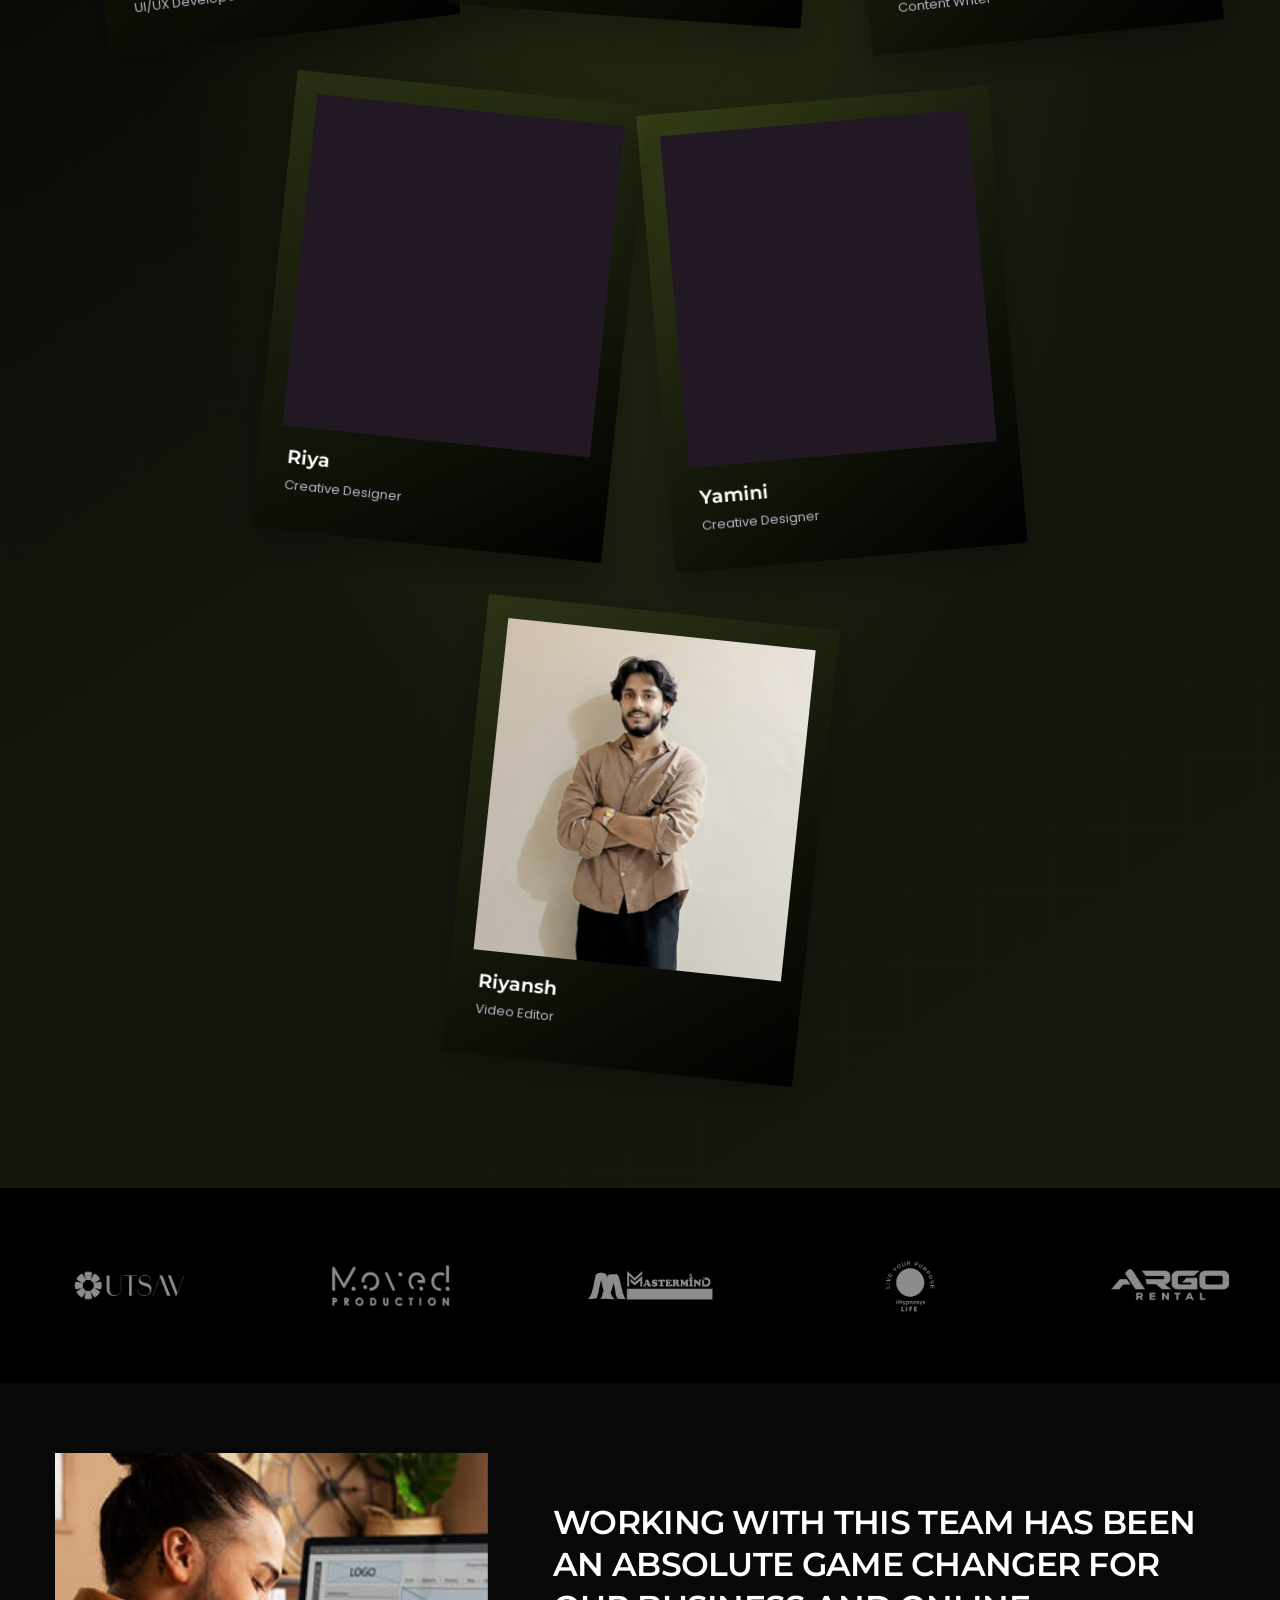
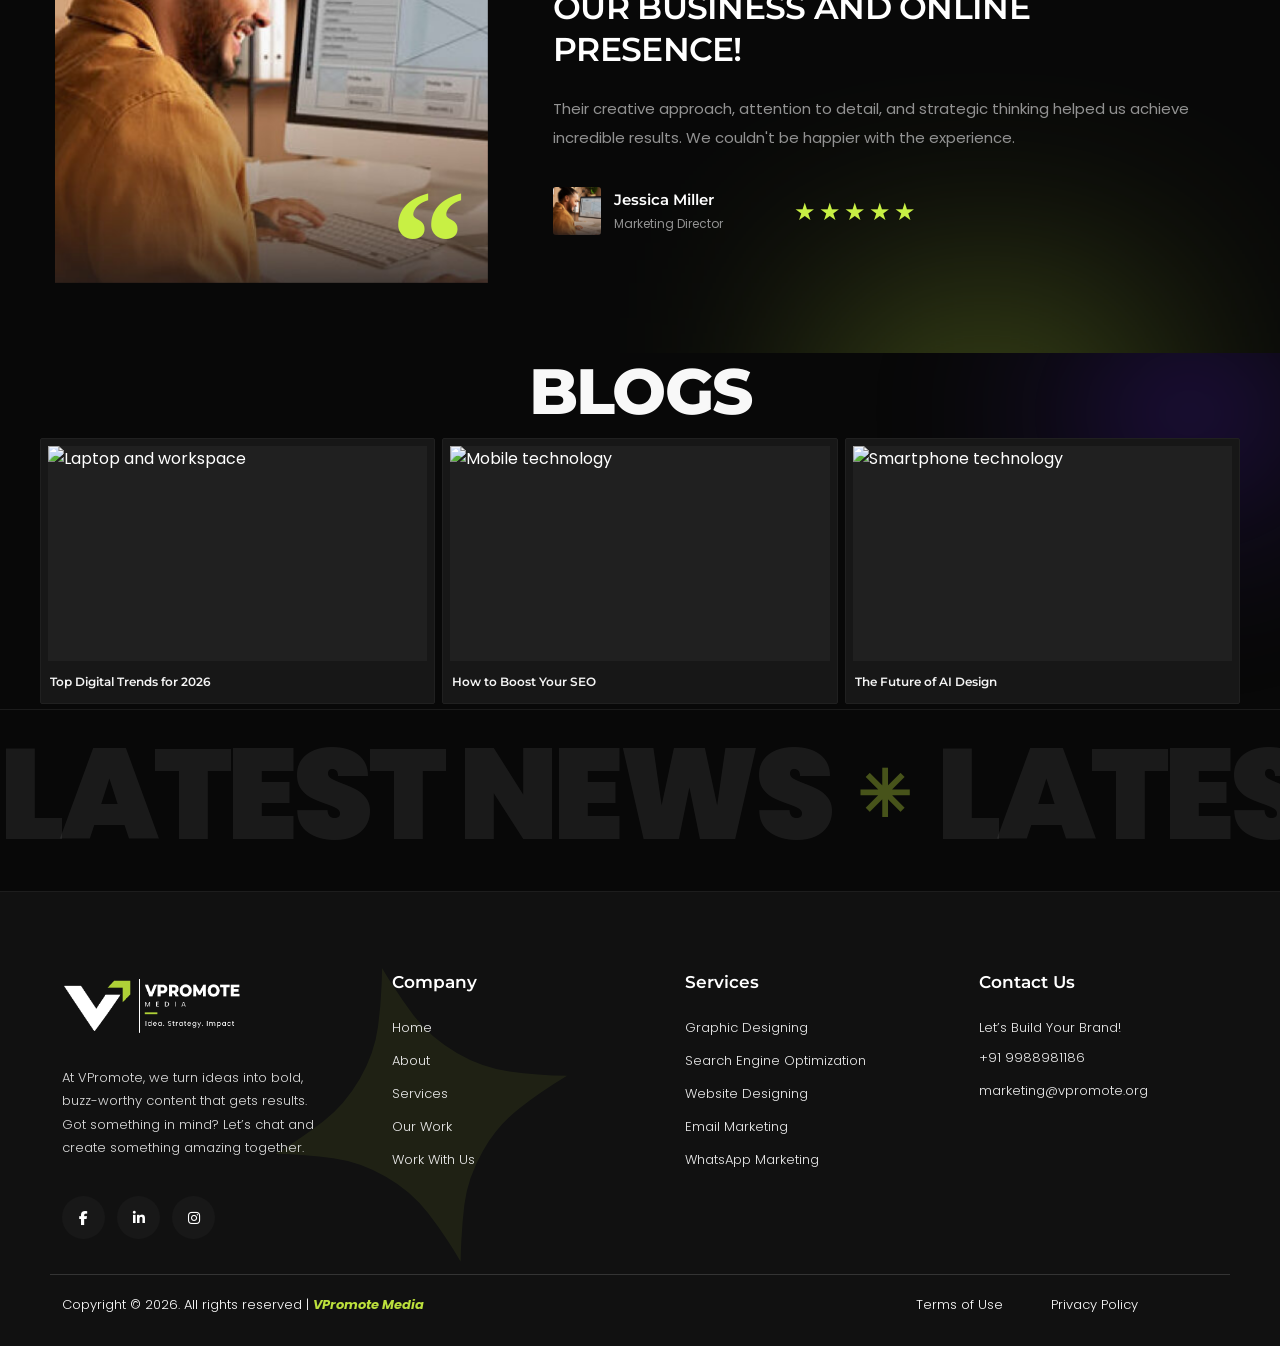
==== commit 498f57f8: "new commit Oct new commit Oct" ====
--- a/index.html
+++ b/index.html
@@ -82,7 +82,7 @@
                 >We’re Brand <span class="green">Creators</span>
 
                 <img
-                  src="https://images.unsplash.com/photo-1556761175-b413da4baf72?auto=format&fit=crop&w=500&q=80"
+                  src="https://images.unsplash.com/photo-1752650735608-6895f65de119?q=80&w=1031&auto=format&fit=crop&ixlib=rb-4.1.0&ixid=NHwxMjA3fDA%3D"
                   alt=""
                 />
               </span>
@@ -95,7 +95,7 @@
                 We’re Brand <span class="green">Therapists</span>
 
                 <img
-                  src="https://images.unsplash.com/photo-1552664730-d307ca884978?auto=format&fit=crop&w=500&q=80"
+                  src="https://images.unsplash.com/photo-1758691737487-29b4fae83e95?q=80&w=1032&auto=format&fit=crop&ixlib=rb-4.1.0&ixid=NHwxMjA3fDA%3D"
                   alt=""
                 />
               </span>
@@ -137,7 +137,10 @@
       <section class="video-zoom-section" id="videoZoomSection">
         <div class="video-zoom-stage">
           <div class="video-zoom-image">
-            <img src="assets/img/zoom.jpg" alt="About Company" />
+            <img
+              src="https://images.unsplash.com/photo-1758691737138-7b9b1884b1db?q=80&w=1032&auto=format&fit=crop&ixlib=rb-4.1.0&ixid=NHwxMjA3fDA%3D"
+              alt="About Company"
+            />
           </div>
         </div>
       </section>
@@ -146,120 +149,86 @@
       <!-- =========================
         SERVICES SECTION
       ========================= -->
-      <section class="services" id="services">
-        <!-- SERVICES TITLE -->
-        <div class="services-title-wrap">
-          <h2 class="services-title">SERVICES</h2>
-        </div>
-
-        <!-- SERVICE CARDS -->
-        <div class="services-stack">
-          <!-- CARD 01 -->
-          <article class="service-card">
-            <div class="service-card-inner">
-              <div class="service-left">
-                <span class="service-number">01</span>
-
-                <h3>UX/UI DESIGNER</h3>
-
-                <div class="service-tags">
-                  <span>App</span>
-                  <span>Design</span>
-                  <span>Development</span>
-                </div>
-
-                <p>
-                  We are a forward-thinking digital agency dedicated to helping
-                  brands grow, connect, and succeed in the online world.
-                </p>
-
-                <div class="discover_btn">
-                  <a href="#"><button>Discover More</button></a>
-                </div>
-              </div>
-
-              <div class="service-right">
-                <div class="service-image">
-                  <img
-                    src="https://themewar.com/wp/digilink/wp-content/uploads/2026/05/service-1-597x377.webp"
-                    alt="UX UI Designer"
-                  />
-                </div>
-              </div>
+      <section class="services-section" id="services">
+        <div class="heading-scroll-space">
+          <h1 class="services-title">SERVICES</h1>
+        </div>
+        <div class="cards-track">
+          <article class="service-card card-design">
+            <div class="card-copy">
+              <span class="number">01</span>
+              <h2>Branding & Identity</h2>
+              <div class="tags">
+                <span>Branding</span><span>Design</span><span>Development</span>
+              </div>
+              <p>
+                We are a forward-thinking digital agency dedicated to helping
+                brands grow, connect, and succeed in the digital world.
+              </p>
+              <a href="#contact" class="discover"
+                >Discover More <span>↗</span></a
+              >
+            </div>
+            <div class="card-art photo-design">
+              <img
+                src="https://images.unsplash.com/photo-1659560893493-9b565e1a26a5?q=80&w=1032&auto=format&fit=crop&ixlib=rb-4.1.0&ixid=NHwxMjA3fDA%3D"
+                alt="Designer working at a desktop computer"
+              />
             </div>
           </article>
-
-          <!-- CARD 02 -->
-          <article class="service-card">
-            <div class="service-card-inner">
-              <div class="service-left">
-                <span class="service-number">02</span>
-
-                <h3>DEVELOPMENT</h3>
-
-                <div class="service-tags">
-                  <span>App</span>
-                  <span>Design</span>
-                  <span>Development</span>
-                </div>
-
-                <p>
-                  We are a forward-thinking digital agency dedicated to helping
-                  brands grow, connect, and succeed in the online world.
-                </p>
-
-                <div class="discover_btn">
-                  <a href="#"><button>Discover More</button></a>
-                </div>
-              </div>
-
-              <div class="service-right">
-                <div class="service-image">
-                  <img
-                    src="https://themewar.com/wp/digilink/wp-content/uploads/2026/05/service-2-597x377.webp"
-                    alt="Development"
-                  />
-                </div>
-              </div>
+          <article class="service-card card-development">
+            <div class="card-copy">
+              <span class="number">02</span>
+              <h2>Graphic Designing</h2>
+              <div class="tags">
+                <span>Creative</span><span>Design</span><span>Development</span>
+              </div>
+              <p>
+                We build digital products with purposeful design, reliable
+                technology and thoughtful development that helps brands move
+                forward.
+              </p>
+              <a href="#contact" class="discover"
+                >Discover More <span>↗</span></a
+              >
+            </div>
+            <div class="card-art photo-design">
+              <img
+                src="https://images.unsplash.com/photo-1613909207039-6b173b755cc1?q=80&w=947&auto=format&fit=crop&ixlib=rb-4.1.0&ixid=NHwxMjA3fDA%3D"
+                alt="Designer working at a desktop computer"
+              />
             </div>
           </article>
-
-          <!-- CARD 03 -->
-          <article class="service-card">
-            <div class="service-card-inner">
-              <div class="service-left">
-                <span class="service-number">03</span>
-
-                <h3>APP DESIGN</h3>
-
-                <div class="service-tags">
-                  <span>App</span>
-                  <span>Design</span>
-                  <span>Development</span>
-                </div>
-
-                <p>
-                  We are a forward-thinking digital agency dedicated to helping
-                  brands grow, connect, and succeed in the online world.
-                </p>
-
-                <div class="discover_btn">
-                  <a href="#"><button>Discover More</button></a
-                  >&nbsp;&nbsp;&nbsp;&nbsp;&nbsp;&nbsp;
-                  <a href="#"><button>View All</button></a>
-                </div>
-              </div>
-
-              <div class="service-right">
-                <div class="service-image">
-                  <img
-                    src="https://themewar.com/wp/digilink/wp-content/uploads/2026/05/service-3-597x377.webp"
-                    alt="App Design"
-                  />
-                </div>
-              </div>
+          <article class="service-card card-app">
+            <div class="card-copy">
+              <span class="number">03</span>
+              <h2>Digital Marketing</h2>
+              <div class="tags">
+                <span>Marketing</span><span>Strategy</span
+                ><span>Analytics</span>
+              </div>
+              <p>
+                We create intuitive app experiences with a strong visual
+                identity and simple, engaging interactions across every screen.
+              </p>
+              <a href="#contact" class="discover"
+                >Discover More <span>↗</span></a
+              >
+            </div>
+
+            <div class="card-art photo-design">
+              <img
+                src="https://plus.unsplash.com/premium_photo-1661693637041-4573671938f1?q=80&w=1032&auto=format&fit=crop&ixlib=rb-4.1.0&ixid=NHwxMjA3fDA%3D"
+                alt="Designer working at a desktop computer"
+              />
             </div>
           </article>
+        </div>
+        <div class="view-all-row">
+          <a class="view-all" href="#"
+            ><span class="view-all-label">View More</span
+            ><span class="view-all-arrow">↗</span></a
+          >
         </div>
       </section>
 
@@ -287,7 +256,7 @@
         <div class="skills-wrapper">
           <div class="skill-card">
             <div class="skill-percent">
-              <img src="assets/img/work_icons/1.png" alt="">
+              <img src="assets/img/work_icons/1.png" alt="" />
             </div>
             <div class="skill-name">
               <p>Guided startups from first idea to full launch</p>
@@ -296,7 +265,7 @@
 
           <div class="skill-card">
             <div class="skill-percent">
-              <img src="assets/img/work_icons/2.png" alt="">
+              <img src="assets/img/work_icons/2.png" alt="" />
             </div>
             <div class="skill-name">
               <p>Refreshed brand identities for a modern edge</p>
@@ -305,7 +274,7 @@
 
           <div class="skill-card">
             <div class="skill-percent">
-              <img src="assets/img/work_icons/3.png" alt="">
+              <img src="assets/img/work_icons/3.png" alt="" />
             </div>
             <div class="skill-name">
               <p>Created campaigns that spark conversation</p>
@@ -314,7 +283,7 @@
 
           <div class="skill-card">
             <div class="skill-percent">
-              <img src="assets/img/work_icons/4.png" alt="">
+              <img src="assets/img/work_icons/4.png" alt="" />
             </div>
             <div class="skill-name">
               <p>Made products stand out in crowded markets</p>
@@ -323,7 +292,7 @@
 
           <div class="skill-card">
             <div class="skill-percent">
-              <img src="assets/img/work_icons/5.png" alt="">
+              <img src="assets/img/work_icons/5.png" alt="" />
             </div>
             <div class="skill-name">
               <p>Built stories that connect brands with their audience</p>
@@ -331,49 +300,628 @@
           </div>
         </div>
       </section>
-    
-
-  <section class="showreel-section" id="showreel">
-    <div class="showreel-inner">
-
-      <div class="showreel-line">
-
-        <span class="copyright">© 2026</span>
-
-        <div class="media-wrap">
-          <img src="https://themewar.com/wp/digilink/wp-content/uploads/2026/06/video-banner-bg1-1.webp" alt="">
-        </div>
-
-        <span class="showreel-word">Showreel</span>
-
-      </div>
-
-    </div>
-  </section>
-
-  <div class="after-section"></div>
-
-
-
-
-
-
-
-
-
-
-
-
-
-
-
-
-
-
-
-
-
-      
+
+      <!-- =========================
+        VIDEO SECTION
+      ========================= -->
+      <section class="showreel-track" id="showreelTrack">
+        <div class="showreel-stage" id="showreelStage">
+          <!-- Original heading row -->
+          <div class="showreel-content" id="showreelContent">
+            <span class="copyright-text">© 2026</span>
+
+            <!-- Keeps the thumbnail's original layout space -->
+            <span
+              class="showreel-image-placeholder"
+              id="showreelPlaceholder"
+            ></span>
+
+            <span class="showreel-title">VPromote Media</span>
+          </div>
+
+          <!-- Animated image layer -->
+          <div class="showreel-image-layer" id="showreelImageLayer">
+            <img
+              src="assets/img/video-banner.png"
+              alt="Showreel preview"
+              id="showreelImage"
+            />
+          </div>
+
+          <!-- Dark transition layer -->
+          <div class="showreel-shade" id="showreelShade"></div>
+
+          <!-- Play button -->
+          <div class="showreel-play-overlay" id="showreelOverlay">
+            <button
+              class="showreel-play-btn"
+              id="showreelPlayBtn"
+              type="button"
+              aria-label="Play showreel"
+            >
+              <!-- <span class="play-showreel-text">VPromote Media</span> -->
+
+              <span class="play-circle">
+                <svg viewBox="0 0 24 24" aria-hidden="true">
+                  <path d="M8 5.5L19 12L8 18.5V5.5Z" fill="currentColor" />
+                </svg>
+              </span>
+            </button>
+          </div>
+        </div>
+      </section>
+
+      <!-- =====================================
+        PROJECTS SECTION
+      ===================================== -->
+      <section class="projects-section" id="projects">
+        <div class="projects-container">
+          <!-- Section heading -->
+          <div class="projects-heading">
+            <h2>PROJECT</h2>
+          </div>
+
+          <!-- Project gallery -->
+          <div class="projects-grid">
+            <!-- Project 01 -->
+            <article class="project-card">
+              <a
+                href="#"
+                class="project-image-link"
+                aria-label="View Noxa Dashboard project"
+              >
+                <div class="project-image-wrap">
+                  <img
+                    src="assets/img/projects/project-1.webp"
+                    alt="Noxa Dashboard project preview"
+                    loading="lazy"
+                  />
+                  <span class="project-view">View Project <span>↗</span></span>
+                </div>
+              </a>
+
+              <div class="project-info">
+                <h3>KESTONE UTSAV</h3>
+                <span>Luxury Weddings & Events</span>
+              </div>
+            </article>
+
+            <!-- Project 02 -->
+            <article class="project-card">
+              <a
+                href="#"
+                class="project-image-link"
+                aria-label="View Luminara Branding project"
+              >
+                <div class="project-image-wrap">
+                  <img
+                    src="assets/img/projects/project-2.webp"
+                    alt="Luminara Branding project preview"
+                    loading="lazy"
+                  />
+                  <span class="project-view">View Project <span>↗</span></span>
+                </div>
+              </a>
+
+              <div class="project-info">
+                <h3>MOVED</h3>
+                <span>Production & Media</span>
+              </div>
+            </article>
+
+            <!-- Project 03: Wide feature project -->
+            <article class="project-card project-card-wide">
+              <a
+                href="#"
+                class="project-image-link"
+                aria-label="View SwiftPay App project"
+              >
+                <div class="project-image-wrap">
+                  <img
+                    src="assets/img/projects/project-3.webp"
+                    alt="SwiftPay App project preview"
+                    loading="lazy"
+                  />
+                  <span class="project-view">View Project <span>↗</span></span>
+                </div>
+              </a>
+
+              <div class="project-info">
+                <h3>iHypnosis</h3>
+                <span>Life Healer Coach</span>
+              </div>
+            </article>
+
+            <!-- Project 04 -->
+            <article class="project-card">
+              <a
+                href="#"
+                class="project-image-link"
+                aria-label="View Urban Edge E-Commerce project"
+              >
+                <div class="project-image-wrap">
+                  <img
+                    src="assets/img/projects/project-4.webp"
+                    alt="Urban Edge E-Commerce project preview"
+                    loading="lazy"
+                  />
+                  <span class="project-view">View Project <span>↗</span></span>
+                </div>
+              </a>
+
+              <div class="project-info">
+                <h3>VOSMOS</h3>
+                <span>Co-operate Events</span>
+              </div>
+            </article>
+
+            <!-- Project 05 -->
+            <article class="project-card">
+              <a
+                href="#"
+                class="project-image-link"
+                aria-label="View Motion Flow Identity project"
+              >
+                <div class="project-image-wrap">
+                  <img
+                    src="assets/img/projects/project-5.webp"
+                    alt="Motion Flow Identity project preview"
+                    loading="lazy"
+                  />
+                  <span class="project-view">View Project <span>↗</span></span>
+                </div>
+              </a>
+
+              <div class="project-info">
+                <h3>REMAXX</h3>
+                <span>Amazon Branding</span>
+              </div>
+            </article>
+          </div>
+
+          <!-- Optional projects link -->
+          <div class="projects-footer">
+            <a href="projects.html" class="projects-all-link">
+              Explore All Projects <span>↗</span>
+            </a>
+          </div>
+        </div>
+      </section>
+
+      <!-- =========================
+        SCROLL TEXT + AWARDS SECTION
+      ========================= -->
+      <section class="scroll-awards" id="scroll-awards">
+        <!-- Scrolling Yellow Text -->
+        <div class="awards-marquee">
+          <div class="awards-marquee-track">
+            <div class="awards-marquee-content">
+              <span>Power Presentation Design</span><b>✦</b>
+              <span>Branding & Identity</span><b>✦</b>
+              <span>Graphic Designing</span><b>✦</b>
+              <span>Digital Marketing</span><b>✦</b> <span>Email Marketing</span
+              ><b>✦</b> <span>Social Media Strategy</span><b>✦</b>
+              <span>WhatsApp Marketing</span><b>✦</b>
+              <span>Amazon Brand Services</span><b>✦</b>
+              <span>Search Engine Optimization</span><b>✦</b>
+              <span>Website Designing</span><b>✦</b>
+            </div>
+          </div>
+        </div>
+
+        <!-- Scroll Animation Area -->
+        <div class="awards-scroll-area">
+          <div class="awards-sticky">
+            <div class="awards-background-glow"></div>
+
+            <!-- Left Side -->
+            <div class="awards-left">
+              <div class="awards-eyebrow"><span>✦</span> Our Achievement</div>
+
+              <div class="awards-description">
+                We are a forward-thinking digital agency dedicated to helping
+                brands grow, connect, and succeed in the online world.
+              </div>
+
+              <!-- Replace this with your own transparent 3D object -->
+              <div class="awards-object">
+                <img src="assets/img/icon.png" class="float-orb" alt="ICON" />
+              </div>
+            </div>
+
+            <!-- Right Side -->
+            <div class="awards-right">
+              <h2 class="awards-heading">
+                <span>We believe in delivering</span>
+                <span>exceptional digital experiences</span>
+                <span>that make an impact</span>
+              </h2>
+
+              <div class="awards-table">
+                <div class="awards-table-header">
+                  <span></span>
+                  <span>Award</span>
+                  <span>Nomination</span>
+                  <span>Year</span>
+                </div>
+
+                <div class="awards-row">
+                  <span class="award-number">01</span>
+                  <span class="award-name">
+                    <b class="award-icon">🏅</b>
+                    Best Web Design Agency
+                  </span>
+                  <span class="award-nomination">Web Excellence Awards</span>
+                  <span class="award-year">2023</span>
+                </div>
+
+                <div class="awards-row">
+                  <span class="award-number">02</span>
+                  <span class="award-name">
+                    <b class="award-icon">🏅</b>
+                    CSS Design Awards
+                  </span>
+                  <span class="award-nomination"
+                    >Best Innovation &amp; Creative</span
+                  >
+                  <span class="award-year">2023</span>
+                </div>
+
+                <div class="awards-row">
+                  <span class="award-number">03</span>
+                  <span class="award-name">
+                    <b class="award-icon">🏅</b>
+                    The Webby Awards
+                  </span>
+                  <span class="award-nomination">Best Integrated Mobile</span>
+                  <span class="award-year">2023</span>
+                </div>
+
+                <div class="awards-row">
+                  <span class="award-number">04</span>
+                  <span class="award-name">
+                    <b class="award-icon">🏅</b>
+                    FWA Of The Month
+                  </span>
+                  <span class="award-nomination">Cutting-Edge Digital</span>
+                  <span class="award-year">2023</span>
+                </div>
+              </div>
+            </div>
+          </div>
+        </div>
+      </section>
+
+      <!-- ============================
+        OUR TEAM SECTION
+      ============================ -->
+      <section class="team-section" id="team">
+        <div class="team-bg-glow"></div>
+        <div class="team-grid-overlay"></div>
+
+        <div class="team-sticky">
+          <div class="team-heading-wrap">
+            <span class="team-eyebrow">THE PEOPLE BEHIND THE WORK</span>
+            <h2 class="team-heading">OUR TEAM</h2>
+          </div>
+
+          <div class="team-stage">
+            <article class="team-card team-card-1">
+              <div class="team-photo">
+                <img
+                  src="assets/img/team/Yesha.jpg"
+                  alt="Creative team member"
+                />
+              </div>
+              <div class="team-info">
+                <h3>Yesha Kushwaha</h3>
+                <p>UI/UX Developer</p>
+              </div>
+            </article>
+
+            <article class="team-card team-card-2">
+              <div class="team-photo">
+                <img
+                  src="assets/img/team/Ashish.jpg"
+                  alt="Team member"
+                />
+              </div>
+              <div class="team-info">
+                <h3>Ashish Bhatnagar</h3>
+                <p>Co-Founder</p>
+              </div>
+            </article>
+
+            <article class="team-card team-card-3">
+              <div class="team-photo">
+                <img
+                  src="assets/img/team/Nandini.jpg"
+                  alt="Team member"
+                />
+              </div>
+              <div class="team-info">
+                <h3>Nandini</h3>
+                <p>Content Writer</p>
+              </div>
+            </article>
+
+            <article class="team-card team-card-4">
+              <div class="team-photo">
+                <img
+                  src="assets/img/team/Riya.jpg"
+                  alt="Team member"
+                />
+              </div>
+              <div class="team-info">
+                <h3>Riya</h3>
+                <p>Creative Designer</p>
+              </div>
+            </article>
+
+            <article class="team-card team-card-5">
+              <div class="team-photo">
+                <img
+                  src="assets/img/team/Yamini.jpg"
+                  alt="Team member"
+                />
+              </div>
+              <div class="team-info">
+                <h3>Yamini</h3>
+                <p>Creative Designer</p>
+              </div>
+            </article>
+
+            <article class="team-card team-card-6">
+              <div class="team-photo">
+                <img
+                  src="assets/img/team/Riyansh.jpg"
+                  alt="Team member"
+                />
+              </div>
+              <div class="team-info">
+                <h3>Riyansh</h3>
+                <p>Video Editor</p>
+              </div>
+            </article>
+          </div>
+
+          <div class="team-bottom-logos">
+            <span>VPRO</span>
+            <span>◈ DESIGN LAB</span>
+            <span>STUDIO 08</span>
+            <span>✳ CREATIVE CO.</span>
+            <span>AGENCY®</span>
+          </div>
+        </div>
+      </section>
+
+      <!-- =========================
+        OUR CLIENTS SECTION
+      ========================= -->
+      <section class="brand-section">
+        <div class="brand-slider">
+          <div class="brand-track">
+            <!-- Original Logos -->
+            <div class="brand-logo">
+              <img src="assets/img/partners/partner_1.png" alt="Brand 1" />
+            </div>
+
+            <div class="brand-logo">
+              <img src="assets/img/partners/partner_2.png" alt="Brand 2" />
+            </div>
+
+            <div class="brand-logo">
+              <img src="assets/img/partners/partner_3.png" alt="Brand 3" />
+            </div>
+
+            <div class="brand-logo">
+              <img src="assets/img/partners/partner_4.png" alt="Brand 4" />
+            </div>
+
+            <div class="brand-logo">
+              <img src="assets/img/partners/partner_5.png" alt="Brand 5" />
+            </div>
+
+            <!-- Duplicate Logos For Infinite Loop -->
+            <div class="brand-logo" aria-hidden="true">
+              <img src="assets/img/partners/partner_6.png" alt="" />
+            </div>
+
+            <div class="brand-logo" aria-hidden="true">
+              <img src="assets/img/partners/partner_7.png" alt="" />
+            </div>
+
+            <div class="brand-logo" aria-hidden="true">
+              <img src="assets/img/partners/partner_8.png" alt="" />
+            </div>
+
+            <div class="brand-logo" aria-hidden="true">
+              <img src="assets/img/partners/partner_9.png" alt="" />
+            </div>
+
+            <div class="brand-logo" aria-hidden="true">
+              <img src="assets/img/partners/partner_10.png" alt="" />
+            </div>
+
+            <!-- Duplicate Logos For Infinite Loop -->
+            <div class="brand-logo" aria-hidden="true">
+              <img src="assets/img/partners/partner_11.png" alt="" />
+            </div>
+
+            <div class="brand-logo" aria-hidden="true">
+              <img src="assets/img/partners/partner_12.png" alt="" />
+            </div>
+
+            <div class="brand-logo" aria-hidden="true">
+              <img src="assets/img/partners/partner_13.png" alt="" />
+            </div>
+
+            <div class="brand-logo" aria-hidden="true">
+              <img src="assets/img/partners/partner_14.png" alt="" />
+            </div>
+
+            <div class="brand-logo" aria-hidden="true">
+              <img src="assets/img/partners/partner_15.png" alt="" />
+            </div>
+
+            <div class="brand-logo" aria-hidden="true">
+              <img src="assets/img/partners/partner_16.png" alt="" />
+            </div>
+
+            <div class="brand-logo" aria-hidden="true">
+              <img src="assets/img/partners/partner_17.png" alt="" />
+            </div>
+
+            <div class="brand-logo" aria-hidden="true">
+              <img src="assets/img/partners/partner_18.png" alt="" />
+            </div>
+
+            <div class="brand-logo" aria-hidden="true">
+              <img src="assets/img/partners/partner_19.png" alt="" />
+            </div>
+          </div>
+        </div>
+      </section>
+
+      <!-- =========================
+        TESTIMONIALS SECTION
+      ========================= -->
+      <section class="testimonial-section">
+        <div class="testimonial-container" id="testimonialSlide">
+          <!-- LEFT IMAGE -->
+
+          <div class="testimonial-image">
+            <img
+              id="testimonialImage"
+              src="assets/img/testi-1.jpg"
+              alt="Client Testimonial"
+            />
+
+            <div class="quote-symbol">“</div>
+          </div>
+
+          <!-- RIGHT CONTENT -->
+          <div class="testimonial-content">
+            <h2 class="testimonial-title" id="testimonialTitle">
+              I'VE TRIED MANY SIMILAR PRODUCTS, BUT NOTHING COMPARES TO THIS
+              ONE. THE QUALITY IS TOP-NOTCH, AND I'VE SEEN REAL, NOTICEABLE
+              RESULTS!
+            </h2>
+
+            <p class="testimonial-description" id="testimonialDesc">
+              We are a forward-thinking digital agency dedicated to helping
+              brands grow, connect, and succeed in the online world. Since our
+              beginning, we've combined creativity and strategy.
+            </p>
+
+            <!-- AUTHOR AND RATING -->
+            <div class="testimonial-bottom">
+              <div class="author">
+                <img
+                  id="authorImage"
+                  src="assets/img/testi-2.jpg"
+                  alt="Client"
+                />
+
+                <div class="author-info">
+                  <h4 class="author-name" id="authorName">Andrew D. Smith</h4>
+
+                  <p class="author-role" id="authorRole">Researcher</p>
+                </div>
+              </div>
+
+              <div class="testimonial-stars" aria-label="5 out of 5 stars">
+                ★★★★★
+              </div>
+            </div>
+          </div>
+        </div>
+
+        <!-- SLIDER NAVIGATION -->
+        <div class="testimonial-nav">
+          <button
+            type="button"
+            id="prevTestimonial"
+            aria-label="Previous testimonial"
+          >
+            ←
+          </button>
+
+          <button
+            type="button"
+            id="nextTestimonial"
+            aria-label="Next testimonial"
+          >
+            ↑
+          </button>
+        </div>
+      </section>
+
+      <!-- =========================
+        BLOGS SECTION
+      ========================= -->
+
+      <section class="blogs-section">
+        <div class="blogs-glow"></div>
+
+        <div class="blogs-inner">
+          <h2 class="blogs-heading">BLOGS</h2>
+
+          <div class="blogs-grid">
+            <a href="#" class="blog-card">
+              <div class="blog-image">
+                <img
+                  src="https://images.unsplash.com/photo-1496181133206-80ce9b88a853?auto=format&fit=crop&w=900&q=85"
+                  alt="Laptop and workspace"
+                />
+                <span class="blog-arrow">↗</span>
+              </div>
+              <h3>Top Digital Trends for 2026</h3>
+            </a>
+
+            <a href="#" class="blog-card">
+              <div class="blog-image">
+                <img
+                  src="https://images.unsplash.com/photo-1556656793-08538906a9f8?auto=format&fit=crop&w=900&q=85"
+                  alt="Mobile technology"
+                />
+                <span class="blog-arrow">↗</span>
+              </div>
+              <h3>How to Boost Your SEO</h3>
+            </a>
+
+            <a href="#" class="blog-card">
+              <div class="blog-image">
+                <img
+                  src="https://images.unsplash.com/photo-1511707171634-5f897ff02aa9?auto=format&fit=crop&w=900&q=85"
+                  alt="Smartphone technology"
+                />
+                <span class="blog-arrow">↗</span>
+              </div>
+              <h3>The Future of AI Design</h3>
+            </a>
+          </div>
+        </div>
+
+        <!-- Bottom scrolling text -->
+        <div class="blogs-marquee" aria-label="Latest news">
+          <div class="blogs-marquee-track">
+            <div class="blogs-marquee-group" aria-hidden="true">
+              <span>LATEST NEWS</span>
+              <span class="marquee-symbol">✳</span>
+              <span>LATEST NEWS</span>
+              <span class="marquee-symbol">✳</span>
+            </div>
+
+            <div class="blogs-marquee-group" aria-hidden="true">
+              <span>LATEST NEWS</span>
+              <span class="marquee-symbol">✳</span>
+              <span>LATEST NEWS</span>
+              <span class="marquee-symbol">✳</span>
+            </div>
+          </div>
+        </div>
+      </section>
     </main>
 
     <!-- Footer -->
@@ -407,6 +955,29 @@
       ↑
     </button>
 
+    <!-- ===================================
+      SHOWREEL SCROLL MODAL
+      =================================== -->
+    <div
+      class="showreel-video-modal"
+      id="showreelVideoModal"
+      aria-hidden="true"
+    >
+      <button
+        class="showreel-video-close"
+        id="showreelVideoClose"
+        type="button"
+        aria-label="Close video"
+      >
+        &times;
+      </button>
+
+      <video id="showreelVideoPlayer" controls playsinline preload="metadata">
+        <source src="assets/img/showreel.mp4" type="video/mp4" />
+        Your browser does not support video playback.
+      </video>
+    </div>
+
     <script src="assets/js/main.js"></script>
   </body>
 </html>
--- a/assets/css/style.css
+++ b/assets/css/style.css
@@ -41,10 +41,12 @@
   font-family: "Montserrat", sans-serif;
 }
 
-p, div,
+p,
+div,
 span,
 a,
-li, button {
+li,
+button {
   font-family: "Poppins", sans-serif;
 }
 
@@ -151,555 +153,489 @@
    HERO Section
 ========================================= */
 .hero {
-    position: relative;
-    width: 100%;
-    min-height: 730px;
-    height: 100vh;
-    max-height: 1000px;
-    display: flex;
-    align-items: center;
-    overflow: hidden;
-    background-image:
-        linear-gradient(
-            90deg,
-            rgba(3, 10, 18, 0.30) 0%,
-            rgba(3, 10, 18, 0.08) 55%,
-            rgba(3, 10, 18, 0.15) 100%
-        ),
-        url("../img/hero-bg.png");
-
-    background-size: cover;
-    background-position: center;
-    background-repeat: no-repeat;
+  position: relative;
+  width: 100%;
+  min-height: 730px;
+  height: 100vh;
+  max-height: 1000px;
+  display: flex;
+  align-items: center;
+  overflow: hidden;
+  background-image:
+    linear-gradient(
+      90deg,
+      rgba(3, 10, 18, 0.3) 0%,
+      rgba(3, 10, 18, 0.08) 55%,
+      rgba(3, 10, 18, 0.15) 100%
+    ),
+    url("../img/hero-bg.png");
+
+  background-size: cover;
+  background-position: center;
+  background-repeat: no-repeat;
 }
 
 /* =========================
    DARK OVERLAY
 ========================= */
 .hero::before {
-    content: "";
-    position: absolute;
-    inset: 0;
-    background:
-        linear-gradient(
-            90deg,
-            rgba(2, 8, 15, 0.35),
-            transparent 65%
-        );
-    pointer-events: none;
-    z-index: 1;
+  content: "";
+  position: absolute;
+  inset: 0;
+  background: linear-gradient(90deg, rgba(2, 8, 15, 0.35), transparent 65%);
+  pointer-events: none;
+  z-index: 1;
 }
 
 /* =========================
    CONTENT
 ========================= */
 .hero-content {
-    position: relative;
-    z-index: 5;
-    width: min(1200px, 90%);
-    margin: 8rem auto 2rem;
-    padding-left: 2%;
-    transform: translateY(20px);
-    opacity: 0;
-    animation: contentReveal 1.2s
-        cubic-bezier(.16,1,.3,1)
-        forwards;
+  position: relative;
+  z-index: 5;
+  width: min(1200px, 90%);
+  margin: 8rem auto 2rem;
+  padding-left: 2%;
+  transform: translateY(20px);
+  opacity: 0;
+  animation: contentReveal 1.2s cubic-bezier(0.16, 1, 0.3, 1) forwards;
 }
 
 .hero-tag {
-    display: inline-block;
-    margin-bottom: 8px;
-    color: var(--secondary);
-    font-size: 22px;
-    font-weight: 400;
-    letter-spacing: 4px;
-    text-transform: uppercase;
-    opacity: 0;
-    animation: fadeUp 0.8s 0.2s forwards;
-}
-
-.main-vp{
-    display: inline-block;
-    font-style: italic;
-    margin-bottom: 8px;
-    color: #ffffff;
-    font-size: 22px;
-    font-weight: 600;
-    letter-spacing: 1px;
-    text-transform: uppercase;
-    opacity: 0;
-    animation: fadeUp 0.8s 0.2s forwards;
+  display: inline-block;
+  margin-bottom: 8px;
+  color: var(--secondary);
+  font-size: 22px;
+  font-weight: 400;
+  letter-spacing: 4px;
+  text-transform: uppercase;
+  opacity: 0;
+  animation: fadeUp 0.8s 0.2s forwards;
+}
+
+.main-vp {
+  display: inline-block;
+  font-style: italic;
+  margin-bottom: 8px;
+  color: #ffffff;
+  font-size: 22px;
+  font-weight: 600;
+  letter-spacing: 1px;
+  text-transform: uppercase;
+  opacity: 0;
+  animation: fadeUp 0.8s 0.2s forwards;
 }
 
 .hero h1 {
-    max-width: 700px;
-    color: #ffffff;
-    font-size: clamp(
-        42px,
-        5vw,
-        86px
-    );
-    line-height: 0.96;
-    font-weight: 850;
-    letter-spacing: -1px;
-    text-transform: uppercase;
-    text-shadow:
-        0 10px 35px rgba(0, 0, 0, 0.45);
-    opacity: 0;
-    animation: fadeUp 0.9s 0.35s forwards;
+  max-width: 700px;
+  color: #ffffff;
+  font-size: clamp(42px, 5vw, 86px);
+  line-height: 0.96;
+  font-weight: 850;
+  letter-spacing: -1px;
+  text-transform: uppercase;
+  text-shadow: 0 10px 35px rgba(0, 0, 0, 0.45);
+  opacity: 0;
+  animation: fadeUp 0.9s 0.35s forwards;
 }
 
 .hero h1 span {
-    display: block;
-    color: #d6f329;
-    text-shadow:
-        0 10px 35px rgba(0, 0, 0, 0.45);
-        margin-top: 8px;
-        letter-spacing: 1px;
+  display: block;
+  color: #d6f329;
+  text-shadow: 0 10px 35px rgba(0, 0, 0, 0.45);
+  margin-top: 8px;
+  letter-spacing: 1px;
 }
 
 .hero p {
-    max-width: 500px;
-    margin-top: 13px;
-    color: var(--text);
-    font-size: 17px;
-    font-weight: 300;
-    line-height: 1.7;
-    opacity: 0;
-    animation: fadeUp 0.9s 0.55s forwards;
+  max-width: 500px;
+  margin-top: 13px;
+  color: var(--text);
+  font-size: 17px;
+  font-weight: 300;
+  line-height: 1.7;
+  opacity: 0;
+  animation: fadeUp 0.9s 0.55s forwards;
 }
 
 /* =========================
    BUTTON
 ========================= */
 .hero-btn {
-    display: inline-flex;
-    align-items: center;
-    gap: 20px;
-    margin-top: 14px;
-    padding: 8px 22px;
-    color: #07100a;
-    background: var(--secondary);
-    border-radius: 50px;
-    text-decoration: none;
-    font-size: 13px;
-    font-weight: 800;
-    box-shadow:
-        0 10px 35px rgba(197, 237, 30, 0.20);
-    transition:
-        transform 0.35s ease,
-        box-shadow 0.35s ease,
-        background 0.35s ease;
-    opacity: 0;
-    animation: fadeUp 0.9s 0.7s forwards;
+  display: inline-flex;
+  align-items: center;
+  gap: 20px;
+  margin-top: 14px;
+  padding: 8px 22px;
+  color: #07100a;
+  background: var(--secondary);
+  border-radius: 50px;
+  text-decoration: none;
+  font-size: 13px;
+  font-weight: 800;
+  box-shadow: 0 10px 35px rgba(197, 237, 30, 0.2);
+  transition:
+    transform 0.35s ease,
+    box-shadow 0.35s ease,
+    background 0.35s ease;
+  opacity: 0;
+  animation: fadeUp 0.9s 0.7s forwards;
 }
 
 .hero-btn i {
-    width: 30px;
-    height: 30px;
-    display: flex;
-    align-items: center;
-    justify-content: center;
-    border-radius: 50%;
-    background: var(--background);
-    color: var(--text);
-    font-style: normal;
-    transition: transform 0.35s ease;
+  width: 30px;
+  height: 30px;
+  display: flex;
+  align-items: center;
+  justify-content: center;
+  border-radius: 50%;
+  background: var(--background);
+  color: var(--text);
+  font-style: normal;
+  transition: transform 0.35s ease;
 }
 
 .hero-btn:hover {
-    transform: translateY(-5px);
-    background: var(--secondary);
-    box-shadow:
-        0 15px 45px rgba(205, 242, 35, 0.35);
+  transform: translateY(-5px);
+  background: var(--secondary);
+  box-shadow: 0 15px 45px rgba(205, 242, 35, 0.35);
 }
 
 .hero-btn:hover i {
-    transform: translateX(5px);
+  transform: translateX(5px);
 }
 
 /* =========================
    GLOW EFFECTS
 ========================= */
 .hero-glow {
-    position: absolute;
-    width: 350px;
-    height: 350px;
-    border-radius: 50%;
-    filter: blur(100px);
-    pointer-events: none;
-    z-index: 2;
-    opacity: 0.18;
-    animation: glowMove 7s ease-in-out infinite alternate;
+  position: absolute;
+  width: 350px;
+  height: 350px;
+  border-radius: 50%;
+  filter: blur(100px);
+  pointer-events: none;
+  z-index: 2;
+  opacity: 0.18;
+  animation: glowMove 7s ease-in-out infinite alternate;
 }
 
 .glow-1 {
-    left: 10%;
-    top: 20%;
-    background: var(--secondary);
+  left: 10%;
+  top: 20%;
+  background: var(--secondary);
 }
 
 .glow-2 {
-    right: 30%;
-    bottom: -150px;
-
-    background: #1684a8;
-
-    animation-delay: 2s;
-}
-
+  right: 30%;
+  bottom: -150px;
+
+  background: #1684a8;
+
+  animation-delay: 2s;
+}
 
 /* =========================
    GRID
 ========================= */
 
 .hero-grid {
-    position: absolute;
-    inset: 0;
-
-    z-index: 2;
-
-    opacity: 0.08;
-
-    background-image:
-        linear-gradient(
-            rgba(255,255,255,0.12) 1px,
-            transparent 1px
-        ),
-        linear-gradient(
-            90deg,
-            rgba(255,255,255,0.12) 1px,
-            transparent 1px
-        );
-
-    background-size: 70px 70px;
-
-    mask-image:
-        linear-gradient(
-            to right,
-            black,
-            transparent 70%
-        );
-
-    animation: gridMove 20s linear infinite;
-}
-
+  position: absolute;
+  inset: 0;
+
+  z-index: 2;
+
+  opacity: 0.08;
+
+  background-image:
+    linear-gradient(rgba(255, 255, 255, 0.12) 1px, transparent 1px),
+    linear-gradient(90deg, rgba(255, 255, 255, 0.12) 1px, transparent 1px);
+
+  background-size: 70px 70px;
+
+  mask-image: linear-gradient(to right, black, transparent 70%);
+
+  animation: gridMove 20s linear infinite;
+}
 
 /* =========================
    FLOATING CARDS
 ========================= */
 
 .floating-card {
-    position: absolute;
-
-    z-index: 4;
-
-    width: 45px;
-    height: 45px;
-
-    display: flex;
-
-    align-items: center;
-    justify-content: center;
-
-    border: 1px solid rgba(255,255,255,0.12);
-
-    border-radius: 10px;
-
-    background:
-        rgba(255,255,255,0.04);
-
-    backdrop-filter: blur(8px);
-
-    color: #d5f42a;
-
-    box-shadow:
-        0 10px 30px rgba(0,0,0,0.25);
-
-    animation:
-        floating 4s ease-in-out infinite;
-}
-
+  position: absolute;
+
+  z-index: 4;
+
+  width: 45px;
+  height: 45px;
+
+  display: flex;
+
+  align-items: center;
+  justify-content: center;
+
+  border: 1px solid rgba(255, 255, 255, 0.12);
+
+  border-radius: 10px;
+
+  background: rgba(255, 255, 255, 0.04);
+
+  backdrop-filter: blur(8px);
+
+  color: #d5f42a;
+
+  box-shadow: 0 10px 30px rgba(0, 0, 0, 0.25);
+
+  animation: floating 4s ease-in-out infinite;
+}
 
 .card-1 {
-    top: 18%;
-    right: 24%;
-}
-
+  top: 18%;
+  right: 24%;
+}
 
 .card-2 {
-    top: 30%;
-    right: 9%;
-
-    animation-delay: 1.2s;
-}
-
+  top: 30%;
+  right: 9%;
+
+  animation-delay: 1.2s;
+}
 
 .card-3 {
-    bottom: 19%;
-    right: 31%;
-
-    animation-delay: 2s;
-}
-
+  bottom: 19%;
+  right: 31%;
+
+  animation-delay: 2s;
+}
 
 /* =========================
    SHINE
 ========================= */
 
 .hero-shine {
-    position: absolute;
-
-    top: 0;
-    left: -30%;
-
-    width: 20%;
-    height: 100%;
-
-    z-index: 3;
-
-    background:
-        linear-gradient(
-            90deg,
-            transparent,
-            rgba(255,255,255,0.08),
-            transparent
-        );
-
-    transform: skewX(-20deg);
-
-    animation: shine 8s ease-in-out infinite;
-}
-
+  position: absolute;
+
+  top: 0;
+  left: -30%;
+
+  width: 20%;
+  height: 100%;
+
+  z-index: 3;
+
+  background: linear-gradient(
+    90deg,
+    transparent,
+    rgba(255, 255, 255, 0.08),
+    transparent
+  );
+
+  transform: skewX(-20deg);
+
+  animation: shine 8s ease-in-out infinite;
+}
 
 /* =========================
    ANIMATIONS
 ========================= */
 
 @keyframes contentReveal {
-
-    from {
-        opacity: 0;
-        transform: translateY(35px);
-    }
-
-    to {
-        opacity: 1;
-        transform: translateY(0);
-    }
-}
-
+  from {
+    opacity: 0;
+    transform: translateY(35px);
+  }
+
+  to {
+    opacity: 1;
+    transform: translateY(0);
+  }
+}
 
 @keyframes fadeUp {
-
-    from {
-        opacity: 0;
-        transform: translateY(25px);
-    }
-
-    to {
-        opacity: 1;
-        transform: translateY(0);
-    }
-}
-
+  from {
+    opacity: 0;
+    transform: translateY(25px);
+  }
+
+  to {
+    opacity: 1;
+    transform: translateY(0);
+  }
+}
 
 @keyframes floating {
-
-    0%,
-    100% {
-        transform: translateY(0);
-    }
-
-    50% {
-        transform: translateY(-15px);
-    }
-}
-
+  0%,
+  100% {
+    transform: translateY(0);
+  }
+
+  50% {
+    transform: translateY(-15px);
+  }
+}
 
 @keyframes glowMove {
-
-    from {
-        transform: translate(0, 0) scale(1);
-    }
-
-    to {
-        transform: translate(70px, -40px) scale(1.2);
-    }
-}
-
+  from {
+    transform: translate(0, 0) scale(1);
+  }
+
+  to {
+    transform: translate(70px, -40px) scale(1.2);
+  }
+}
 
 @keyframes gridMove {
-
-    from {
-        background-position: 0 0;
-    }
-
-    to {
-        background-position: 70px 70px;
-    }
-}
-
+  from {
+    background-position: 0 0;
+  }
+
+  to {
+    background-position: 70px 70px;
+  }
+}
 
 @keyframes shine {
-
-    0% {
-        left: -30%;
-    }
-
-    50% {
-        left: 120%;
-    }
-
-    100% {
-        left: 120%;
-    }
-}
-
+  0% {
+    left: -30%;
+  }
+
+  50% {
+    left: 120%;
+  }
+
+  100% {
+    left: 120%;
+  }
+}
 
 /* =========================
    TABLET
 ========================= */
 
 @media (max-width: 900px) {
-
-    .hero {
-        min-height: 600px;
-
-        background-position:
-            58% center;
-    }
-
-    .hero-content {
-        width: 88%;
-        padding-left: 0;
-    }
-
-    .hero h1 {
-        max-width: 500px;
-
-        font-size: clamp(
-            44px,
-            8vw,
-            68px
-        );
-    }
-
-    .floating-card {
-        transform: scale(0.8);
-    }
-
-    .card-1 {
-        right: 30%;
-    }
-
-    .card-2 {
-        right: 5%;
-    }
-}
-
+  .hero {
+    min-height: 600px;
+
+    background-position: 58% center;
+  }
+
+  .hero-content {
+    width: 88%;
+    padding-left: 0;
+  }
+
+  .hero h1 {
+    max-width: 500px;
+
+    font-size: clamp(44px, 8vw, 68px);
+  }
+
+  .floating-card {
+    transform: scale(0.8);
+  }
+
+  .card-1 {
+    right: 30%;
+  }
+
+  .card-2 {
+    right: 5%;
+  }
+}
 
 /* =========================
    MOBILE
 ========================= */
 
 @media (max-width: 600px) {
-
-    .hero {
-        min-height: 650px;
-
-        align-items: flex-end;
-
-        padding-bottom: 70px;
-
-        background-position:
-            64% center;
-    }
-
-    .hero::before {
-        background:
-            linear-gradient(
-                0deg,
-                rgba(2, 7, 12, 0.85) 0%,
-                rgba(2, 7, 12, 0.45) 55%,
-                rgba(2, 7, 12, 0.15) 100%
-            );
-    }
-
-    .hero-content {
-        width: 90%;
-
-        padding: 0;
-    }
-
-    .hero-tag {
-        font-size: 9px;
-
-        letter-spacing: 2.5px;
-
-        margin-bottom: 12px;
-    }
-
-    .hero h1 {
-        font-size: clamp(
-            38px,
-            12vw,
-            58px
-        );
-
-        line-height: 0.98;
-
-        letter-spacing: -2px;
-    }
-
-    .hero p {
-        max-width: 330px;
-
-        margin-top: 18px;
-
-        font-size: 14px;
-    }
-
-    .hero-btn {
-        margin-top: 22px;
-
-        padding: 12px 14px 12px 18px;
-    }
-
-    .floating-card {
-        display: none;
-    }
-
-    .hero-grid {
-        opacity: 0.04;
-    }
-
-    .hero-glow {
-        width: 250px;
-        height: 250px;
-
-        filter: blur(80px);
-    }
-}
-
+  .hero {
+    min-height: 650px;
+
+    align-items: flex-end;
+
+    padding-bottom: 70px;
+
+    background-position: 64% center;
+  }
+
+  .hero::before {
+    background: linear-gradient(
+      0deg,
+      rgba(2, 7, 12, 0.85) 0%,
+      rgba(2, 7, 12, 0.45) 55%,
+      rgba(2, 7, 12, 0.15) 100%
+    );
+  }
+
+  .hero-content {
+    width: 90%;
+
+    padding: 0;
+  }
+
+  .hero-tag {
+    font-size: 9px;
+
+    letter-spacing: 2.5px;
+
+    margin-bottom: 12px;
+  }
+
+  .hero h1 {
+    font-size: clamp(38px, 12vw, 58px);
+
+    line-height: 0.98;
+
+    letter-spacing: -2px;
+  }
+
+  .hero p {
+    max-width: 330px;
+
+    margin-top: 18px;
+
+    font-size: 14px;
+  }
+
+  .hero-btn {
+    margin-top: 22px;
+
+    padding: 12px 14px 12px 18px;
+  }
+
+  .floating-card {
+    display: none;
+  }
+
+  .hero-grid {
+    opacity: 0.04;
+  }
+
+  .hero-glow {
+    width: 250px;
+    height: 250px;
+
+    filter: blur(80px);
+  }
+}
 
 /* =========================
    SMALL MOBILE
 ========================= */
 
 @media (max-width: 380px) {
-
-    .hero {
-        min-height: 600px;
-    }
-
-    .hero h1 {
-        font-size: 36px;
-    }
-
-    .hero p {
-        font-size: 13px;
-    }
+  .hero {
+    min-height: 600px;
+  }
+
+  .hero h1 {
+    font-size: 36px;
+  }
+
+  .hero p {
+    font-size: 13px;
+  }
 }
 
 /* =========================================
@@ -745,12 +681,12 @@
   inset: 0;
 
   background: var(--background);
-  opacity: 0.40;
+  opacity: 0.4;
 
   z-index: -1;
 }
 
-.green{
+.green {
   color: var(--secondary);
 }
 
@@ -1028,6 +964,7 @@
   justify-content: center;
   color: #ffffff;
   font-size: 13px;
+  font-weight: 600;
   line-height: 1.3;
   transition:
     background 0.45s ease,
@@ -1290,21 +1227,14 @@
 
 .video-zoom-image img {
   position: absolute;
-
   top: 0;
   left: 0;
-
   width: 100%;
   height: 100%;
-
   display: block;
-
   object-fit: cover;
-
-  object-position: center center;
-
-  transform-origin: center center;
-
+  object-position: top center;
+  transform-origin: top center;
   will-change: transform;
 }
 
@@ -1331,1336 +1261,4331 @@
 /* =========================
    SERVICES SECTION
 ========================= */
-.services {
+.services-section {
   position: relative;
-  width: 100%;
-  background: #050505;
-  color: #fff;
   overflow: clip;
-  padding-bottom: 2px;
-}
-
-/* =========================================================
-   SERVICES HEADING WRAPPER
-========================================================= */
-.services-title-wrap {
+  background: #080808;
+}
+.heading-scroll-space {
+  height: clamp(260px, 26vw, 300px);
   position: relative;
-  width: 100%;
-  height: 380px;
-
   display: flex;
-  align-items: flex-end;
+  align-items: flex-start;
   justify-content: center;
-
-  padding: 0 20px 42px;
-
+  padding-top: clamp(62px, 4vw, 140px);
+  isolation: isolate;
+}
+.services-title {
+  margin: 0;
+  position: sticky;
+  top: 20vh;
+  align-self: flex-start;
+  font-size: clamp(60px, 17vw, 145px);
+  font-weight: 800;
+  letter-spacing: -0.075em;
+  line-height: 0.88;
+  white-space: nowrap;
+  transform: scale(0.28);
+  opacity: 0.15;
+  transform-origin: center center;
+  will-change: transform, opacity;
+  z-index: 1;
+}
+.cards-track {
+  position: relative;
+  margin-top: 0;
+  padding: 0 5px 0;
+  perspective: 1400px;
+}
+.service-card {
+  height: clamp(340px, 37vw, 430px);
+  position: sticky;
+  top: 61px;
+  display: grid;
+  grid-template-columns: minmax(0, 1fr) minmax(0, 0.99fr);
+  gap: clamp(18px, 2.5vw, 36px);
+  padding: clamp(27px, 3.7vw, 48px) 0 0 clamp(26px, 4vw, 48px);
+  margin: 0 0 18px;
+  border: 1px solid #292929;
+  border-radius: 17px 17px 0 0;
+  background: #111;
   overflow: hidden;
-}
-
-
-/* =========================================================
-   SERVICES HEADING
-========================================================= */
-
-.services-title {
-  position: relative;
-
-  margin: 0;
-
-  font-size: clamp(100px, 12vw, 205px);
-  line-height: 0.78;
-
-  font-weight: 900;
-
-  letter-spacing: -0.075rem;
-
-  color: #f5f5f5;
-
-  white-space: nowrap;
-
-  transform-origin: center bottom;
-
-  opacity: 0;
-
-  transform:
-    translate3d(0, 80px, 0)
-    scale(0.94);
-
-  filter: blur(5px);
-
-  will-change:
-    transform,
-    opacity,
-    filter;
-
-  transition:
-    opacity 0.9s cubic-bezier(0.22, 1, 0.36, 1),
-    transform 1.5s cubic-bezier(0.16, 1, 0.3, 1),
-    filter 1s cubic-bezier(0.16, 1, 0.3, 1);
-}
-
-
-/* =========================================================
-   HEADING ENTRANCE
-========================================================= */
-
-.services.is-visible .services-title {
-  opacity: 1;
-
-  transform:
-    translate3d(0, 0, 0)
-    scale(1);
-
-  filter: blur(0);
-}
-
-
-/* =========================================================
-   SERVICES STACK
-========================================================= */
-
-.services-stack {
-  position: relative;
-
-  width: calc(100% - 30px);
-
-  max-width: 1500px;
-
-  margin: 0 auto;
-}
-
-
-/* =========================================================
-   SERVICE CARD
-========================================================= */
-
-.service-card {
-  position: sticky;
-
-  top: 68px;
-
-  width: 100%;
-
-  height: 392px;
-
-  margin-bottom: 172px;
-
-  border-radius: 16px;
-
-  border:
-    1px solid
-    rgba(255, 255, 255, 0.09);
-
-  background: #101010;
-
-  overflow: hidden;
-
-  box-shadow:
-    0 18px 55px rgba(0, 0, 0, 0.38),
-    inset 0 1px 0 rgba(255, 255, 255, 0.025);
-
-  transform:
-    translate3d(0, 0, 0);
-
-  will-change: transform;
-
-  backface-visibility: hidden;
-  -webkit-backface-visibility: hidden;
-
-  transition:
-    box-shadow 0.8s cubic-bezier(0.16, 1, 0.3, 1),
-    border-color 0.8s cubic-bezier(0.16, 1, 0.3, 1);
-}
-
-
-/* =========================================================
-   PREMIUM CARD HOVER
-========================================================= */
-
-.service-card:hover {
-  border-color:
-    rgba(255, 255, 255, 0.16);
-
-  box-shadow:
-    0 30px 85px rgba(0, 0, 0, 0.52),
-    inset 0 1px 0 rgba(255, 255, 255, 0.045);
-}
-
-
-/* =========================================================
-   CARD ORDER
-========================================================= */
-
+  isolation: isolate;
+  transform-origin: top center;
+  will-change: transform, filter;
+  box-shadow: 0 -12px 36px #0005;
+}
 .service-card:nth-child(1) {
   z-index: 1;
 }
-
 .service-card:nth-child(2) {
   z-index: 2;
-}
-
+  background: #101010;
+}
 .service-card:nth-child(3) {
   z-index: 3;
-}
-
-.service-card:nth-child(4) {
-  z-index: 4;
-}
-
-
-/* =========================================================
-   CARD INNER
-========================================================= */
-
-.service-card-inner {
-  width: 100%;
-  height: 100%;
-
-  display: grid;
-
-  grid-template-columns:
-    51.5% 48.5%;
-
-  align-items: center;
-
-  padding:
-    30px
-    22px
-    30px
-    35px;
-}
-
-
-/* =========================================================
-   LEFT CONTENT
-========================================================= */
-
-.service-left {
-  height: 100%;
-
-  display: flex;
-
-  flex-direction: column;
-
-  justify-content: center;
-
-  padding-right: 28px;
-}
-
-
-/* =========================================================
-   SERVICE NUMBER
-========================================================= */
-
-.service-number {
-  width: 44px;
-  height: 44px;
+  background: #0f0f0f;
+}
+.card-copy {
+  align-self: center;
+  min-width: 0;
+  position: relative;
+  z-index: 2;
+  padding-bottom: 26px;
+}
+.number {
   display: flex;
   align-items: center;
   justify-content: center;
+  width: 34px;
+  height: 34px;
+  border: 1px solid var(--secondary);
   border-radius: 50%;
-  border:
-    1px solid
-    rgba(255, 255, 255, 0.11);
-  color:
-    rgba(255, 255, 255, 0.42);
-  font-size: 17px;
-  margin-bottom: 18px;
-  flex-shrink: 0;
-
+  color: var(--secondary);
+  font-size: 12px;
+  font-weight: 700;
+  margin-bottom: 12px;
+}
+.card-copy h2 {
+  font-size: clamp(27px, 4.7vw, 61px);
+  font-weight: 800;
+  line-height: 1.04;
+  letter-spacing: -0.065em;
+  margin: 0 0 13px;
+  white-space: nowrap;
+}
+.tags {
+  display: flex;
+  flex-wrap: wrap;
+  gap: 8px;
+  margin-bottom: 15px;
+}
+.tags span {
+  border: 1px solid #414141;
+  border-radius: 25px;
+  padding: 8px 15px;
+  font-size: 11px;
+  font-weight: 600;
+  color: #eee;
+  line-height: 1;
+}
+
+.tags span:hover{
+  color: var(--secondary);
+  border-color: var(--secondary);
+  cursor: pointer;
+}
+
+.card-copy p {
+  max-width: 390px;
+  color: #aaa;
+  font-size: 10px;
+  line-height: 1.8;
+  margin: 0 0 17px;
+}
+.discover {
+  display: inline-flex;
+  align-items: center;
+  gap: 12px;
+  color: #fff;
+  text-decoration: none;
+  font-size: 12px;
+  font-weight: 400;
+  border: 1px solid var(--text);
+  border-radius: 22px;
+  padding: 4px 12px;
+}
+
+.discover:hover {
+  border-color: var(--secondary);
+  color: var(--secondary);
+}
+
+.discover span {
+  display: grid;
+  place-items: center;
+  width: 25px;
+  height: 25px;
+  border-radius: 50%;
+  background: #151515;
+  border: 1px solid #393939;
+  color: #fff;
+  font-size: 14px;
   transition:
-    transform 0.7s cubic-bezier(0.16, 1, 0.3, 1),
-    border-color 0.7s ease,
-    color 0.7s ease;
-}
-
-
-.service-card:hover .service-number {
-  transform:
-    scale(1.08);
-
-  border-color:
-    rgba(255, 255, 255, 0.25);
-
-  color: #fff;
-}
-
-
-/* =========================================================
-   CARD TITLE
-========================================================= */
-
-.service-left h3 {
-  margin:
-    0 0 17px;
-
-  font-family:
-    Arial,
-    Helvetica,
-    sans-serif;
-
-  font-size:
-    clamp(39px, 4.9vw, 69px);
-
-  line-height:
-    0.92;
-
-  font-weight:
-    800;
-
-  letter-spacing:
-    -0.055em;
-
-  white-space:
-    nowrap;
-
-  color:
-    #f5f5f5;
-
-  transition:
-    transform 0.8s cubic-bezier(0.16, 1, 0.3, 1);
-}
-
-
-.service-card:hover .service-left h3 {
-  transform:
-    translateX(5px);
-}
-
-
-/* =========================================================
-   TAGS
-========================================================= */
-
-.service-tags {
+    background 0.3s,
+    color 0.3s,
+    transform 0.3s;
+}
+.discover:hover span {
+  background: #bce03c;
+  color: #111;
+  transform: translate(3px, -2px);
+}
+.card-art {
+  position: relative;
+  align-self: stretch;
+  min-width: 0;
+  overflow: hidden;
+  border-radius: 10px 0 0 0;
+  background: #202020;
+}
+.card-art > img {
+  position: absolute;
+  width: 100%;
+  height: 100%;
+  inset: 0;
+  object-fit: cover;
+  object-position: center;
+  transform: scale(1.03);
+  transition: transform 1.1s cubic-bezier(0.16, 1, 0.3, 1);
+}
+.service-card:hover .card-art > img {
+  transform: scale(1.08);
+}
+.photo-design:after {
+  content: "";
+  position: absolute;
+  inset: 0;
+  background: linear-gradient(90deg, #1112, transparent 25%);
+}
+.mockup-art {
+  background: #171717;
+}
+.dot-grid {
+  position: absolute;
+  inset: 0;
+  background-image: radial-gradient(#777 1px, transparent 1px);
+  background-size: 7px 7px;
+  opacity: 0.55;
+}
+.green-poster {
+  position: absolute;
+  top: 8%;
+  left: 35%;
+  width: 42%;
+  height: 94%;
+  background: #c8f044;
+  color: #17200b;
+  box-shadow: 0 10px 35px #0009;
+  transform: rotate(1deg);
   display: flex;
-
-  flex-wrap: wrap;
-
-  gap: 7px;
-
-  margin-bottom: 20px;
-}
-
-
-.service-tags span {
+  flex-direction: column;
+  align-items: center;
+  padding: 13px 8px;
+}
+.green-poster small {
+  font-size: clamp(12px, 1.6vw, 22px);
+  font-weight: 800;
+  line-height: 0.95;
+  text-align: center;
+}
+.green-poster strong {
+  font-size: clamp(70px, 11vw, 145px);
+  line-height: 0.9;
+  letter-spacing: -0.1em;
+  margin-top: auto;
+}
+.green-poster span {
+  font-size: 7px;
+  font-weight: 800;
+  letter-spacing: 0.06em;
+  margin: 10px 0;
+}
+.app-art {
+  background: linear-gradient(
+    90deg,
+    #a9a9a9,
+    #eee 22%,
+    #626262 23%,
+    #ddd 25%,
+    #222 27%,
+    #aaa 75%,
+    #e8e8e8 77%,
+    #555
+  );
   display: flex;
-
   align-items: center;
   justify-content: center;
-
-  height: 35px;
-
-  padding:
-    0 31px;
-
-  border-radius:
-    50px;
-
-  border:
-    1px solid
-    rgba(255, 255, 255, 0.13);
-
+  gap: 4%;
+  padding: 12px;
+}
+.app-device {
+  height: 90%;
+  width: 43%;
+  background: #d9d9d9;
+  border: 6px solid #222;
+  border-radius: 12px;
+  padding: 5px;
+  box-shadow: 0 8px 22px #0008;
+  transform: rotate(-2deg);
+}
+.app-device.second {
+  transform: rotate(2deg) translateY(8px);
+}
+.app-screen {
+  height: 100%;
+  background: #c8f044;
+  display: flex;
+  flex-direction: column;
+  justify-content: center;
+  align-items: center;
+  color: #171717;
+  overflow: hidden;
+}
+.app-screen b {
+  font-size: clamp(32px, 5vw, 70px);
+  line-height: 0.68;
+  letter-spacing: -0.1em;
+}
+.app-screen small {
+  font-size: 7px;
+  font-weight: 800;
+  margin-top: 15px;
+}
+.view-all-row {
+  position: relative;
+  z-index: 5;
+  display: flex;
+  justify-content: center;
+  padding: 0 20px 85px;
+  margin-top: -1px;
+  background: linear-gradient(180deg, transparent, #080808 24%);
+}
+.view-all {
+  display: inline-flex;
+  align-items: center;
+  gap: 24px;
+  padding: 12px 17px;
+  border: 1px solid #393939;
+  border-radius: 25px;
+  text-decoration: none;
+  text-transform: uppercase;
+  color: #eee;
+  font-size: 9px;
+  font-weight: 800;
+  letter-spacing: 0.04em;
+  opacity: 0;
+  transform: translateY(20px);
+  transition:
+    opacity 1.1s ease,
+    transform 1.1s cubic-bezier(0.16, 1, 0.3, 1),
+    border-color 0.3s,
+    color 0.3s;
+}
+.view-all span {
+  display: grid;
+  place-items: center;
+  width: 24px;
+  height: 24px;
+  border-radius: 50%;
+  background: #bce03c;
+  color: #ffffff;
+  font-size: 14px;
+  font-weight: 600;
+}
+.view-all.is-visible {
+  opacity: 1;
+  transform: translateY(0);
+}
+.view-all:hover {
+  border-color: #b5e529;
+  color: #b5e529;
+}
+.next-section {
+  min-height: 310px;
+  padding: 55px 20px;
+  display: flex;
+  align-items: center;
+  justify-content: center;
+  flex-direction: column;
+  gap: 22px;
+  text-align: center;
   background:
-    rgba(255, 255, 255, 0.01);
-
-  color:
-    rgba(255, 255, 255, 0.72);
-
-  font-size:
-    15px;
-
-  font-weight:
-    400;
-
-  transition:
-    background 0.45s cubic-bezier(0.16, 1, 0.3, 1),
-    color 0.45s cubic-bezier(0.16, 1, 0.3, 1),
-    transform 0.45s cubic-bezier(0.16, 1, 0.3, 1);
-}
-
-
-.service-tags span:hover {
-  background:
-    var(--secondary);
-
-  color:
-    #000;
-
-  transform:
-    translateY(-3px)
-    scale(1.03);
-}
-
-
-/* =========================================================
-   DESCRIPTION
-========================================================= */
-
-.service-left p {
-  max-width:
-    430px;
-
-  margin:
-    0;
-
-  color:
-    var(--text);
-
-  font-size:
-    14px;
-
-  font-weight:
-    300;
-
-  line-height:
-    1.65;
-
-  letter-spacing:
-    0;
-
-  transition:
-    transform 0.8s cubic-bezier(0.16, 1, 0.3, 1);
-}
-
-
-.service-card:hover .service-left p {
-  transform:
-    translateX(3px);
-}
-
-.discover_btn a button{
-  background: transparent;
-  color: var(--text);
-  font-size: 13px;
-  font-weight: 400;
-  padding: 12px 50px;
-  margin-top: 17px;
-  border: 1px solid var(--text);
-  border-radius: 31px;
-  cursor: pointer;
-}
-
-.discover_btn a button:hover{
-  background-color: var(--secondary);
-  border: none;
-  color: var(--background);
-  font-weight: 500;
-}
-
-
-/* =========================================================
-   RIGHT IMAGE AREA
-========================================================= */
-
-.service-right {
-  width: 100%;
-  height: 100%;
-
-  display: flex;
-
-  align-items: center;
-
-  justify-content: flex-end;
-}
-
-
-/* =========================================================
-   IMAGE BOX
-========================================================= */
-
-.service-image {
-  position: relative;
-
-  width: 100%;
-
-  height: 328px;
-
-  border-radius:
-    7px;
-
-  overflow:
-    hidden;
-
-  background:
-    #161616;
-
-  transform:
-    translateZ(0);
-
-  isolation:
-    isolate;
-}
-
-
-/* =========================================================
-   IMAGE
-========================================================= */
-
-.service-image img {
-  width: 100%;
-  height: 100%;
-
-  display: block;
-
-  object-fit: cover;
-
-  object-position:
-    center center;
-
-  /*
-    JS only changes --image-y.
-    Hover changes --image-scale.
-    Therefore both work together.
-  */
-
-  --image-y: 0px;
-
-  --image-scale: 1.035;
-
-  transform:
-    translate3d(
-      0,
-      var(--image-y),
-      0
-    )
-    scale(
-      var(--image-scale)
-    );
-
-  transform-origin:
-    center center;
-
-  will-change:
-    transform;
-
-  backface-visibility:
-    hidden;
-
-  -webkit-backface-visibility:
-    hidden;
-
-  transition:
-    transform
-    1.35s
-    cubic-bezier(
-      0.16,
-      1,
-      0.3,
-      1
-    );
-}
-
-
-/* =========================================================
-   IMAGE HOVER ZOOM
-========================================================= */
-
-.service-card:hover
-.service-image img {
-
-  --image-scale:
-    1.14;
-}
-
-
-/* =========================================================
-   IMAGE LIGHT OVERLAY
-========================================================= */
-
-.service-image::after {
-  content: "";
-
-  position: absolute;
-
-  inset: 0;
-
-  z-index: 2;
-
-  pointer-events:
-    none;
-
-  background:
-    linear-gradient(
-      125deg,
-      rgba(255, 255, 255, 0.065),
-      transparent 38%
-    );
-
-  opacity:
-    0.75;
-
-  transition:
-    opacity
-    1s
-    cubic-bezier(
-      0.16,
-      1,
-      0.3,
-      1
-    );
-}
-
-
-.service-card:hover
-.service-image::after {
-
-  opacity:
-    0.30;
-}
-
-
-/* =========================================================
-   IMAGE LIGHT SWEEP
-========================================================= */
-
-.service-image::before {
-  content: "";
-
-  position: absolute;
-
-  top: 0;
-
-  left:
-    -130%;
-
-  width:
-    65%;
-
-  height:
-    100%;
-
-  z-index:
-    3;
-
-  pointer-events:
-    none;
-
-  background:
-    linear-gradient(
-      90deg,
-      transparent,
-      rgba(255, 255, 255, 0.12),
-      transparent
-    );
-
-  transform:
-    skewX(-18deg);
-
-  transition:
-    left
-    1.25s
-    cubic-bezier(
-      0.16,
-      1,
-      0.3,
-      1
-    );
-}
-
-
-.service-card:hover
-.service-image::before {
-
-  left:
-    150%;
-}
-
-
-/* =========================================================
-   TABLET
-========================================================= */
-
-@media (max-width: 1000px) {
-
-  .services-title-wrap {
-    height:
-      330px;
-
-    padding-bottom:
-      38px;
-  }
-
-
+    radial-gradient(ellipse at 76% 50%, #24113d, transparent 48%), #080808;
+}
+.next-section p,
+.next-section h2 {
+  font-size: clamp(24px, 3.4vw, 42px);
+  font-weight: 800;
+  letter-spacing: -0.055em;
+  margin: 0;
+}
+.next-section h2 {
+  color: #c8f044;
+}
+.next-section a {
+  background: #b5e529;
+  color: #111;
+  text-decoration: none;
+  padding: 12px 18px;
+  border-radius: 25px;
+  font-size: 10px;
+  font-weight: 800;
+}
+@media (min-width: 1200px) {
+  .service-card {
+    height: 430px;
+  }
+  .card-copy h2 {
+    font-size: clamp(52px, 4.6vw, 66px);
+  }
+  .card-copy p {
+    font-size: 11px;
+  }
+  .tags span {
+    font-size: 12px;
+    padding: 9px 17px;
+  }
+}
+@media (max-width: 700px) {
+  .site-header {
+    height: 56px;
+  }
+  .nav-links {
+    display: none;
+  }
+  .menu {
+    display: block;
+    font-size: 20px;
+  }
+  .brand {
+    font-size: 14px;
+  }
+  .hero-strip {
+    height: 75px;
+  }
+  .heading-scroll-space {
+    height: 245px;
+    padding-top: 75px;
+  }
   .services-title {
-    font-size:
-      clamp(
-        80px,
-        15vw,
-        150px
-      );
-  }
-
-
+    font-size: clamp(58px, 12vw, 88px);
+    transform: scale(0.5);
+    opacity: 0.25;
+  }
+  .cards-track {
+    margin-top: -28px;
+  }
   .service-card {
-    top:
-      55px;
-
-    height:
-      360px;
-
-    margin-bottom:
-      150px;
-  }
-
-
-  .service-card-inner {
-
-    grid-template-columns:
-      50% 50%;
-
-    padding:
-      25px
-      18px
-      25px
-      28px;
-  }
-
-
-  .service-left {
-    padding-right:
-      20px;
-  }
-
-
-  .service-left h3 {
-    font-size:
-      clamp(
-        34px,
-        5vw,
-        55px
-      );
-  }
-
-
-  .service-image {
-    height:
-      300px;
-  }
-
-}
-
-
-/* =========================================================
-   MOBILE
-========================================================= */
-
-@media (max-width: 700px) {
-
-  .services {
-    padding-bottom:
-      80px;
-  }
-
-
-  .services-title-wrap {
-
-    height:
-      220px;
-
-    padding:
-      0 12px 25px;
-  }
-
-
-  .services-title {
-
-    font-size:
-      clamp(
-        55px,
-        17vw,
-        105px
-      );
-  }
-
-
-  .services-stack {
-
-    width:
-      calc(
-        100% - 20px
-      );
-  }
-
-
-  .service-card {
-
-    top:
-      20px;
-
-    height:
-      500px;
-
-    margin-bottom:
-      110px;
-
-    border-radius:
-      14px;
-  }
-
-
-  .service-card-inner {
-
-    display:
-      flex;
-
-    flex-direction:
-      column;
-
-    padding:
-      25px
-      20px
-      20px;
-  }
-
-
-  .service-left {
-
-    width:
-      100%;
-
-    height:
-      auto;
-
-    padding-right:
-      0;
-
-    justify-content:
-      flex-start;
-  }
-
-
-  .service-number {
-
-    width:
-      27px;
-
-    height:
-      27px;
-
-    margin-bottom:
-      14px;
-
-    font-size:
-      13px;
-  }
-
-
-  .service-left h3 {
-
-    font-size:
-      clamp(
-        34px,
-        10vw,
-        48px
-      );
-
-    margin-bottom:
-      14px;
-
-    white-space:
-      normal;
-  }
-
-
-  .service-tags {
-
-    margin-bottom:
-      14px;
-  }
-
-
-  .service-tags span {
-
-    height:
-      25px;
-
-    padding:
-      0 11px;
-
-    font-size:
-      9px;
-  }
-
-
-  .service-left p {
-
-    max-width:
-      100%;
-
-    font-size:
-      11px;
-
-    line-height:
-      1.55;
-  }
-
-
-  .service-right {
-
-    width:
-      100%;
-
-    height:
-      250px;
-
-    margin-top:
-      auto;
-  }
-
-
-  .service-image {
-
-    width:
-      100%;
-
-    height:
-      235px;
-  }
-
-
-  /* Mobile zoom */
-
-  .service-card:hover
-  .service-image img {
-
-    --image-scale:
-      1.10;
-  }
-
-}
-
-
-/* =========================================================
-   SMALL MOBILE
-========================================================= */
-
-@media (max-width: 420px) {
-
-  .services-title-wrap {
-
-    height:
-      185px;
-
-    padding-bottom:
-      22px;
-  }
-
-
-  .services-title {
-
-    font-size:
-      16vw;
-  }
-
-
-  .service-card {
-
-    height:
-      475px;
-
-    margin-bottom:
-      90px;
-  }
-
-
-  .service-card-inner {
-
-    padding:
-      22px
-      17px
-      17px;
-  }
-
-
-  .service-left h3 {
-
-    font-size:
-      36px;
-  }
-
-
-  .service-right {
-
-    height:
-      220px;
-  }
-
-
-  .service-image {
-
-    height:
-      210px;
-  }
-
-}
-
-
-/* =========================================================
-   REDUCED MOTION
-========================================================= */
-
+    position: relative;
+    top: auto;
+    height: auto;
+    min-height: 0;
+    grid-template-columns: 1fr;
+    gap: 20px;
+    padding: 25px 20px 0;
+    margin-bottom: 15px;
+    border-radius: 15px;
+  }
+  .card-copy {
+    padding-bottom: 0;
+  }
+  .card-copy h2 {
+    font-size: clamp(29px, 7vw, 43px);
+    white-space: normal;
+  }
+  .card-copy p {
+    font-size: 11px;
+  }
+  .card-art {
+    height: 240px;
+    min-height: 240px;
+    margin: 0 -20px;
+    border-radius: 0;
+  }
+  .green-poster strong {
+    font-size: 100px;
+  }
+  .app-screen b {
+    font-size: 58px;
+  }
+  .view-all-row {
+    padding-bottom: 55px;
+  }
+  .view-all {
+    opacity: 1;
+    transform: none;
+  }
+  .next-section {
+    min-height: 260px;
+  }
+}
 @media (prefers-reduced-motion: reduce) {
-
+  html {
+    scroll-behavior: auto;
+  }
   .services-title,
   .service-card,
-  .service-image img,
-  .service-number,
-  .service-left h3,
-  .service-left p,
-  .service-tags span {
-
-    transition:
-      none !important;
-  }
-
-}
-
-/* =========================
+  .card-art img,
+  .view-all {
+    transition: none !important;
+  }
+}
+
+/* Scroll-driven heading starts hidden and is controlled by scroll progress in both directions. */
+.services-title {
+  transform: scale(0.18);
+  opacity: 0;
+  transform-origin: center center;
+  transition: none;
+  will-change: transform, opacity;
+}
+/* Reference-style CTA: outlined at rest; on hover the yellow pill fills and the arrow glides to the left. */
+.view-all {
+  position: relative;
+  min-height: 48px;
+  min-width: 174px;
+  justify-content: center;
+  gap: 0;
+  padding: 7px 43px 7px 22px;
+  border: 1px solid #373737;
+  background: transparent;
+  color: #f4f4f4;
+  overflow: visible;
+  transition:
+    background-color 0.48s ease,
+    border-color 0.48s ease,
+    color 0.48s ease,
+    opacity 1.1s ease,
+    transform 1.1s cubic-bezier(0.16, 1, 0.3, 1);
+}
+.view-all-label {
+  position: relative;
+  z-index: 2;
+  white-space: nowrap;
+  transition:
+    transform 0.55s cubic-bezier(0.2, 0.75, 0.25, 1),
+    color 0.4s ease;
+}
+.view-all .view-all-arrow {
+  position: absolute;
+  right: 5px;
+  top: 50%;
+  width: 36px;
+  height: 36px;
+  display: grid;
+  place-items: center;
+  border-radius: 50%;
+  background: rgba(255, 255, 255, 0.06);
+  border: 1px solid #383838;
+  color: #eee;
+  font-size: 16px;
+  transform: translateY(-50%);
+  transition:
+    left 0.55s cubic-bezier(0.2, 0.75, 0.25, 1),
+    right 0.55s cubic-bezier(0.2, 0.75, 0.25, 1),
+    background-color 0.45s ease,
+    color 0.45s ease,
+    border-color 0.45s ease,
+    transform 0.55s cubic-bezier(0.2, 0.75, 0.25, 1);
+}
+.view-all:hover,
+.view-all:focus-visible {
+  background: #b5e529;
+  border-color: #b5e529;
+  color: #111;
+  padding-left: 40px;
+  padding-right: 17px;
+}
+.view-all:hover .view-all-label,
+.view-all:focus-visible .view-all-label {
+  color: #111;
+}
+.view-all:hover .view-all-arrow,
+.view-all:focus-visible .view-all-arrow {
+  right: auto;
+  left: 5px;
+  background: #b5e529;
+  border-color: #b5e529;
+  color: #111;
+  transform: translateY(-50%) rotate(45deg);
+}
+.view-all:focus-visible {
+  outline: 2px solid #fff;
+  outline-offset: 4px;
+}
+@media (max-width: 700px) {
+  .services-title {
+    transform: scale(1);
+    opacity: 1;
+  }
+  .view-all {
+    opacity: 1;
+    transform: none;
+    min-width: 174px;
+  }
+  .view-all:hover {
+    padding-left: 48px;
+    padding-right: 22px;
+  }
+}
+@media (prefers-reduced-motion: reduce) {
+  .view-all,
+  .view-all-label,
+  .view-all .view-all-arrow {
+    transition: none !important;
+  }
+}
+
+/* Refined sequence: heading completes its scroll animation before the cards begin. */
+.heading-scroll-space {
+  overflow: visible;
+}
+.services-title {
+  position: relative;
+  top: auto;
+}
+.service-card {
+  transform-origin: 50% 0%;
+  backface-visibility: hidden;
+  transition:
+    box-shadow 0.6s ease,
+    border-color 0.6s ease;
+}
+.service-card.is-tilting {
+  box-shadow: 0 -22px 50px #0008;
+  border-color: #353535;
+}
+.view-all-row {
+  min-height: 135px;
+  align-items: flex-start;
+  padding-top: 26px;
+}
+.view-all {
+  will-change: transform, opacity;
+}
+@media (max-width: 700px) {
+  .heading-scroll-space {
+    overflow: hidden;
+  }
+  .services-title {
+    position: relative;
+    top: auto;
+  }
+  .view-all-row {
+    min-height: 100px;
+    padding-top: 8px;
+  }
+}
+
+/* Final polish: the heading grows once, then holds at its finished size. */
+.services-title {
+  transform-origin: center center;
+  will-change: transform, opacity;
+}
+/* Premium CTA hover: smooth yellow fill with a deliberate label/arrow position swap. */
+.view-all {
+  position: relative;
+  display: inline-flex;
+  align-items: center;
+  justify-content: start;
+  min-width: 170px;
+  min-height: 54px;
+  padding: 8px 48px 8px 22px;
+  gap: 0;
+  overflow: hidden;
+  border: 1px solid #454545;
+  border-radius: 999px;
+  background: transparent;
+  color: #f6f6f6;
+  transition:
+    background-color 0.65s cubic-bezier(0.22, 1, 0.36, 1),
+    border-color 0.65s cubic-bezier(0.22, 1, 0.36, 1),
+    color 0.45s ease,
+    opacity 1s ease,
+    transform 1s cubic-bezier(0.16, 1, 0.3, 1);
+}
+.view-all::before {
+  content: "";
+  position: absolute;
+  inset: 0;
+  border-radius: inherit;
+  background: #b5e529;
+  transform: scaleX(0);
+  transform-origin: left center;
+  transition: transform 0.65s cubic-bezier(0.22, 1, 0.36, 1);
+  z-index: 0;
+}
+.view-all-label {
+  position: relative;
+  z-index: 2;
+  white-space: nowrap;
+  transform: translateX(0);
+  transition:
+    transform 0.6s cubic-bezier(0.22, 1, 0.36, 1),
+    color 0.35s ease;
+}
+.view-all .view-all-arrow {
+  position: absolute;
+  z-index: 2;
+  right: 7px;
+  top: 50%;
+  width: 38px;
+  height: 38px;
+  display: grid;
+  place-items: center;
+  border: 1px solid #444;
+  border-radius: 50%;
+  background: #1a1a1a;
+  color: #b5e529;
+  font-size: 17px;
+  transform: translate(0, -50%) rotate(0deg);
+  transition:
+    transform 0.65s cubic-bezier(0.22, 1, 0.36, 1),
+    right 0.65s cubic-bezier(0.22, 1, 0.36, 1),
+    left 0.65s cubic-bezier(0.22, 1, 0.36, 1),
+    background-color 0.45s ease,
+    color 0.45s ease,
+    border-color 0.45s ease;
+}
+.view-all:hover,
+.view-all:focus-visible {
+  border-color: #b5e529;
+  color: #111;
+}
+.view-all:hover::before,
+.view-all:focus-visible::before {
+  transform: scaleX(1);
+}
+.view-all:hover .view-all-label,
+.view-all:focus-visible .view-all-label {
+  transform: translateX(17px);
+  color: #111;
+}
+.view-all:hover .view-all-arrow,
+.view-all:focus-visible .view-all-arrow {
+  right: auto;
+  left: 7px;
+  background: #111;
+  border-color: #111;
+  color: #b5e529;
+  transform: translate(0, -50%) rotate(45deg);
+}
+.view-all:focus-visible {
+  outline: 2px solid #fff;
+  outline-offset: 5px;
+}
+@media (max-width: 700px) {
+  .services-title {
+    transform: scale(1);
+    opacity: 1;
+  }
+  .view-all {
+    min-width: 198px;
+    min-height: 50px;
+    padding-right: 44px;
+  }
+  .view-all:hover .view-all-label,
+  .view-all:focus-visible .view-all-label {
+    transform: translateX(14px);
+  }
+}
+@media (prefers-reduced-motion: reduce) {
+  .view-all,
+  .view-all::before,
+  .view-all-label,
+  .view-all .view-all-arrow {
+    transition: none !important;
+  }
+}
+
+/* =========================================
    WORK RESULTS SECTION
-========================= */
+========================================= */
 .work-results {
   position: relative;
+  isolation: isolate;
+
   width: 100%;
   min-height: 700px;
+
+  padding: 120px 24px;
+  box-sizing: border-box;
+
   overflow: hidden;
+
   background: #080808;
-  color: #fff;
-  padding: 130px 20px 130px 60px;
-  isolation: isolate;
-}
-
-/* Purple glow */
+  color: #ffffff;
+}
+
+/* Background Glow */
+
 .work-results::before {
   content: "";
   position: absolute;
+
   top: -180px;
-  right: -80px;
+  right: 0;
+  left: 380px;
+
   width: 550px;
-  height: 350px;
-  background:radial-gradient(ellipse, #b5e52926, transparent 72%);
+  height: 400px;
+
+  background: radial-gradient(
+    ellipse,
+    rgba(181, 229, 41, 0.12) 0%,
+    rgba(181, 229, 41, 0.04) 40%,
+    transparent 72%
+  );
+
   pointer-events: none;
-  z-index: -2;
-}
-
-/* 3D object behind heading */
-/* .work-results-bg {
+  z-index: -1;
+}
+
+/* Optional Background Object */
+
+.work-results-bg {
   position: absolute;
   inset: 0;
-  background-image: url("../img/work-results-shape.webp");
+
   background-repeat: no-repeat;
-  background-position: center top;
+  background-position: center center;
   background-size: 400px auto;
-  opacity: .8;
+
+  opacity: 0.6;
+
+  pointer-events: none;
   z-index: -1;
-  pointer-events: none;
-  margin-top: 35px;
-  animation: wheelRotate 12s linear infinite;
-  transform-origin: center center;
-} */
-
-
-/* Heading content */
+}
+
+/* =========================================
+   HEADING CONTENT
+========================================= */
+
 .work-results-content {
   position: relative;
   z-index: 2;
+
+  width: 100%;
+  max-width: 900px;
+
+  margin: 0 auto 70px;
+  padding: 0;
+
+  box-sizing: border-box;
+
   text-align: center;
-  margin-bottom: 70px;
-}
+}
+
+/* Section Label */
 
 .work-results-label {
   display: flex;
   justify-content: center;
   align-items: center;
-  gap: 7px;
-  margin-bottom: 10px;
-  color: #eee;
+
+  gap: 8px;
+
+  margin: 0 0 14px;
+
+  color: #eeeeee;
+
   font-size: 16px;
   font-weight: 500;
-}
+  line-height: 1.5;
+}
+
+/* Label Star */
 
 .label-star {
-  color: var(--secondary);
+  display: inline-block;
+
+  color: var(--secondary, #b5e529);
+
   font-size: 23px;
   line-height: 1;
 }
 
+/* Main Heading */
+
 .work-results h2 {
-  margin: 0;
-  color: #fff;
-  font-size: clamp(32px, 4.15vw, 50px);
+  width: 100%;
+  margin: 0 auto;
+  padding: 0;
+
+  color: #ffffff;
+
+  font-size: clamp(32px, 4.2vw, 52px);
   font-weight: 800;
   line-height: 1.18;
+
   letter-spacing: -1.8px;
-}
-
-
-/* =========================
-   SKILLS CARDS
-========================= */
+
+  text-align: center;
+  overflow-wrap: break-word;
+}
+
+/* =========================================
+   SKILLS CARDS WRAPPER
+========================================= */
 
 .skills-wrapper {
   position: relative;
   z-index: 3;
+
   display: flex;
   justify-content: center;
   align-items: stretch;
-  gap: 48px;
+  flex-wrap: wrap;
+
+  gap: 28px;
+
   width: 100%;
-  max-width: 1400px;
+  max-width: 1280px;
+
   margin: 0 auto;
-}
-
-/* Individual pill card */
+  padding: 0;
+
+  box-sizing: border-box;
+}
+
+/* =========================================
+   INDIVIDUAL SKILL CARD
+========================================= */
+
 .skill-card {
-  width: 206px;
-  height: 310px;
-  flex-shrink: 0;
-  background: #111310;
-  border: 2px solid #242424;
-  border-radius: 110px;
+  position: relative;
+
   display: flex;
   flex-direction: column;
   align-items: center;
   justify-content: flex-start;
-  padding: 67px 20px 30px;
+
+  flex: 0 1 200px;
+  width: 200px;
+  min-width: 0;
+  min-height: 310px;
+
+  padding: 58px 20px 30px;
+  box-sizing: border-box;
+
+  background: #111310;
+
+  border: 1px solid #292929;
+  border-radius: 110px;
+
+  text-align: center;
+
   transition:
-    transform .4s ease,
-    border-color .4s ease,
-    background .4s ease;
-}
+    transform 0.4s ease,
+    border-color 0.4s ease,
+    background-color 0.4s ease,
+    box-shadow 0.4s ease;
+}
+
+/* Card Hover */
 
 .skill-card:hover {
-  transform: translateY(-10px);
-  border: 1px solid var(--secondary);
-  background: #171914;
-}
-
-/* Percentage */
+  transform: translateY(-8px);
+
+  border-color: var(--secondary, #b5e529);
+
+  background-color: #171914;
+
+  box-shadow: 0 12px 35px rgba(0, 0, 0, 0.22);
+}
+
+/* =========================================
+   CARD ICON
+========================================= */
+
 .skill-percent {
-  color: #ffffff;
-  font-size: 36px;
-  font-weight: 800;
-  line-height: 1;
-  letter-spacing: -1px;
-  margin-bottom: 29px;
-}
-
-.skill-percent img{
-  width: 80px;
+  display: flex;
+  justify-content: center;
+  align-items: center;
+
+  flex-shrink: 0;
+
+  width: 100%;
+  min-height: 75px;
+
+  margin: 0 0 24px;
+}
+
+.skill-percent img {
+  display: block;
+
+  width: 71px;
+  max-width: 100%;
   height: auto;
-  animation: float 3s ease-in-out infinite;
-}
-
-@keyframes float {
-  0% {
-    transform: translateY(0);
-  }
-
-  50% {
-    transform: translateY(-12px);
-  }
-
+
+  object-fit: contain;
+
+  animation: workResultsFloat 3s ease-in-out infinite;
+
+  will-change: transform;
+}
+
+/* Staggered Animation */
+
+.skill-card:nth-child(2) .skill-percent img {
+  animation-delay: 0.3s;
+}
+
+.skill-card:nth-child(3) .skill-percent img {
+  animation-delay: 0.6s;
+}
+
+.skill-card:nth-child(4) .skill-percent img {
+  animation-delay: 0.9s;
+}
+
+.skill-card:nth-child(5) .skill-percent img {
+  animation-delay: 1.2s;
+}
+
+/* Floating Animation */
+
+@keyframes workResultsFloat {
+  0%,
   100% {
     transform: translateY(0);
   }
-}
-
-/* Name */
+
+  50% {
+    transform: translateY(-9px);
+  }
+}
+
+/* =========================================
+   CARD TEXT
+========================================= */
+
+.skill-name {
+  width: 100%;
+  margin: 0;
+  padding: 0;
+}
+
 .skill-name p {
-  color: var(--text);
-  font-size: 16px;
+  margin: 0;
+  padding: 0;
+
+  color: var(--text, #e8e8e8);
+
+  font-size: 15px;
   font-weight: 400;
-  line-height: 22px;
+  line-height: 1.55;
+
   text-align: center;
-}
-
-
-/* =========================
-   RESPONSIVE
-========================= */
-
-@media (max-width: 1300px) {
+
+  overflow-wrap: break-word;
+  word-break: normal;
+}
+
+/* =========================================
+   LARGE DESKTOP
+========================================= */
+
+@media (min-width: 1440px) {
+  .work-results {
+    padding: 135px 40px;
+  }
+
+  .work-results-content {
+    margin-bottom: 80px;
+  }
+
   .skills-wrapper {
-    gap: 25px;
+    max-width: 1300px;
+    gap: 32px;
   }
 
   .skill-card {
-    width: 190px;
-    height: 320px;
-  }
-}
-
-@media (max-width: 1100px) {
+    flex-basis: 205px;
+    min-height: 320px;
+    padding: 62px 22px 30px;
+  }
+
+  .skill-percent img {
+    width: 75px;
+  }
+
+  .skill-name p {
+    font-size: 16px;
+  }
+}
+
+/* =========================================
+   LAPTOP
+========================================= */
+
+@media (max-width: 1200px) {
+  .work-results {
+    padding: 100px 30px;
+  }
+
+  .work-results-content {
+    margin-bottom: 60px;
+  }
+
   .skills-wrapper {
-    gap: 18px;
+    max-width: 1050px;
+    gap: 24px;
   }
 
   .skill-card {
-    width: 170px;
-    height: 300px;
-    padding-top: 55px;
+    flex-basis: 180px;
+    min-height: 295px;
+    padding: 52px 16px 26px;
   }
 
   .skill-percent {
-    font-size: 30px;
-  }
-}
-
-@media (max-width: 900px) {
-  .work-results {
-    padding-top: 70px;
-  }
-
-  .skills-wrapper {
-    flex-wrap: wrap;
-    gap: 20px;
-    max-width: 650px;
-  }
-
-  .skill-card {
-    width: 180px;
-    height: 300px;
-  }
-}
-
-@media (max-width: 500px) {
+    min-height: 70px;
+    margin-bottom: 20px;
+  }
+
+  .skill-percent img {
+    width: 65px;
+  }
+
+  .skill-name p {
+    font-size: 14px;
+    line-height: 1.5;
+  }
+}
+
+/* =========================================
+   TABLET LANDSCAPE
+========================================= */
+
+@media (max-width: 991px) {
   .work-results {
     min-height: auto;
-    padding: 60px 15px 50px;
+    padding: 85px 24px;
   }
 
   .work-results-content {
-    margin-bottom: 45px;
+    max-width: 750px;
+    margin-bottom: 48px;
   }
 
   .work-results h2 {
-    font-size: 29px;
+    font-size: clamp(32px, 4.5vw, 44px);
+    letter-spacing: -1.2px;
+  }
+
+  .skills-wrapper {
+    max-width: 700px;
+    gap: 22px;
+  }
+
+  .skill-card {
+    flex: 0 1 calc(33.333% - 15px);
+    max-width: 210px;
+    min-height: 285px;
+    padding: 45px 16px 25px;
+  }
+
+  .skill-percent {
+    min-height: 68px;
+    margin-bottom: 18px;
+  }
+
+  .skill-percent img {
+    width: 62px;
+  }
+}
+
+/* =========================================
+   TABLET PORTRAIT
+========================================= */
+
+@media (max-width: 767px) {
+  .work-results {
+    padding: 75px 22px;
+  }
+
+  .work-results-content {
+    margin-bottom: 42px;
+  }
+
+  .work-results-label {
+    font-size: 15px;
+    margin-bottom: 12px;
+  }
+
+  .work-results h2 {
+    font-size: clamp(30px, 5.2vw, 40px);
+    line-height: 1.22;
     letter-spacing: -1px;
   }
 
+  .skills-wrapper {
+    max-width: 500px;
+    gap: 20px;
+  }
+
+  .skill-card {
+    flex: 0 1 calc(50% - 10px);
+    width: auto;
+    max-width: 230px;
+    min-height: 275px;
+
+    padding: 42px 16px 24px;
+
+    border-radius: 100px;
+  }
+
+  .skill-percent {
+    min-height: 65px;
+    margin-bottom: 20px;
+  }
+
+  .skill-percent img {
+    width: 60px;
+  }
+
+  .skill-name p {
+    font-size: 14px;
+    line-height: 1.5;
+  }
+}
+
+/* =========================================
+   MOBILE
+========================================= */
+
+@media (max-width: 480px) {
+  .work-results {
+    padding: 60px 16px 50px;
+  }
+
+  .work-results::before {
+    top: -100px;
+    right: -150px;
+    width: 350px;
+    height: 300px;
+  }
+
+  .work-results-content {
+    margin-bottom: 35px;
+  }
+
   .work-results-label {
+    gap: 7px;
     font-size: 14px;
+    margin-bottom: 12px;
+  }
+
+  .label-star {
+    font-size: 20px;
+  }
+
+  .work-results h2 {
+    font-size: clamp(27px, 7vw, 32px);
+    line-height: 1.25;
+    letter-spacing: -0.8px;
   }
 
   .skills-wrapper {
-    gap: 15px;
+    width: 100%;
+    max-width: 360px;
+
+    gap: 14px;
   }
 
   .skill-card {
-    width: calc(50% - 8px);
-    height: 270px;
-    padding: 45px 10px 25px;
-    border-radius: 90px;
+    flex: 0 1 calc(50% - 7px);
+    width: auto;
+    max-width: none;
+    min-height: 255px;
+
+    padding: 36px 10px 22px;
+
+    border-radius: 85px;
   }
 
   .skill-percent {
-    font-size: 28px;
-    margin-bottom: 25px;
-  }
-
-  .skill-icon {
-    margin-bottom: 25px;
-    transform: scale(.85);
-  }
-
-  .skill-name {
-    font-size: 14px;
+    min-height: 58px;
+    margin-bottom: 18px;
+  }
+
+  .skill-percent img {
+    width: 54px;
+  }
+
+  .skill-name p {
+    font-size: 13px;
+    line-height: 1.5;
+  }
+
+  .skill-card:hover {
+    transform: translateY(-4px);
   }
 }
 
 /* =========================================
+   SMALL MOBILE
+========================================= */
+
+@media (max-width: 360px) {
+  .work-results {
+    padding: 50px 12px 40px;
+  }
+
+  .work-results h2 {
+    font-size: 26px;
+    letter-spacing: -0.6px;
+  }
+
+  .skills-wrapper {
+    gap: 10px;
+  }
+
+  .skill-card {
+    flex-basis: calc(50% - 5px);
+    min-height: 240px;
+
+    padding: 32px 8px 18px;
+
+    border-radius: 75px;
+  }
+
+  .skill-percent {
+    min-height: 52px;
+    margin-bottom: 16px;
+  }
+
+  .skill-percent img {
+    width: 48px;
+  }
+
+  .skill-name p {
+    font-size: 12px;
+    line-height: 1.45;
+  }
+}
+
+/* =========================================
+   REDUCED MOTION ACCESSIBILITY
+========================================= */
+
+@media (prefers-reduced-motion: reduce) {
+  .skill-percent img {
+    animation: none;
+  }
+
+  .skill-card {
+    transition: none;
+  }
+
+  .skill-card:hover {
+    transform: none;
+  }
+}
+
+/* =========================
+   VIDEO SECTION
+========================= */
+
+/* ===================================
    SHOWREEL SECTION
-========================================= */
-.spacer {
-  height: 75vh;
-  display: grid;
-  place-items: center;
-  color: #777;
-}
-
-.showreel-section {
+=================================== */
+
+:root {
+  --showreel-header-height: 40px;
+  --showreel-bg: #080808;
+}
+
+.showreel-track {
   position: relative;
-  min-height: 125vh;
-  background: #000;
+  height: 220vh;
+  background: var(--showreel-bg);
+  overflow: clip;
+}
+
+.showreel-stage {
+  position: sticky;
+  top: var(--showreel-header-height);
+
+  width: 100%;
+  height: min(65vh, 520px);
+  min-height: 240px;
+
+  background: var(--showreel-bg);
   overflow: hidden;
-}
-
-.showreel-inner {
-  position: sticky;
-  top: 0;
-  height: 100vh;
-  min-height: 620px;
+  isolation: isolate;
+}
+
+/* Initial copyright row */
+
+.showreel-content {
+  position: absolute;
+  z-index: 3;
+  inset: 0;
 
   display: flex;
   align-items: center;
   justify-content: center;
-
-  padding: 30px;
-}
-
-.showreel-line {
+  gap: 14px;
+
+  padding: 0 4.5%;
+  white-space: nowrap;
+  box-sizing: border-box;
+
+  opacity: 1;
+  will-change: opacity;
+}
+
+.copyright-text,
+.showreel-title {
+  flex-shrink: 0;
+  margin: 0;
+
+  color: #fff;
+  font-size: clamp(34px, 7.8vw, 88px);
+  font-weight: 700;
+  line-height: 1;
+  letter-spacing: -3px;
+}
+
+.showreel-title {
+  text-decoration: none;
+}
+
+/* Thumbnail placeholder */
+
+.showreel-image-placeholder {
+  display: block;
+  flex-shrink: 0;
+
+  width: clamp(100px, 22vw, 238px);
+  height: clamp(36px, 6vw, 64px);
+
+  border-radius: 15px;
+}
+
+/* Actual animated image */
+
+.showreel-image-layer {
+  position: absolute;
+  z-index: 2;
+
+  top: 0;
+  left: 0;
+
+  width: 0;
+  height: 0;
+
+  overflow: hidden;
+  border-radius: 15px;
+
+  pointer-events: none;
+  will-change: left, top, width, height, border-radius;
+}
+
+.showreel-image-layer img {
+  display: block;
+  width: 100%;
+  height: 100%;
+
+  object-fit: cover;
+  object-position: center;
+
+  max-width: none;
+}
+
+/* Dark cinematic transition */
+
+.showreel-shade {
+  position: absolute;
+  z-index: 4;
+  inset: 0;
+
+  background: #050505;
+  opacity: 0;
+
+  pointer-events: none;
+  will-change: opacity;
+}
+
+/* Play overlay */
+
+.showreel-play-overlay {
+  position: absolute;
+  z-index: 5;
+  inset: 0;
+
   display: flex;
   align-items: center;
   justify-content: center;
 
-  gap: clamp(12px, 1.8vw, 30px);
-
-  white-space: nowrap;
-
-  font-weight: 700;
-  font-size: clamp(42px, 6.2vw, 94px);
-  line-height: 1;
-
-  letter-spacing: -0.045em;
-
-  will-change: transform;
-}
-
-.copyright,
-.showreel-word {
-  will-change: opacity, transform;
-}
-
-.media-wrap {
-  width: clamp(110px, 12.5vw, 190px);
-  height: clamp(46px, 4.8vw, 72px);
+  opacity: 0;
+  visibility: hidden;
+  pointer-events: none;
+
+  transition:
+    opacity 0.35s ease,
+    visibility 0.35s ease;
+}
+
+.showreel-play-overlay.is-visible {
+  opacity: 1;
+  visibility: visible;
+  pointer-events: auto;
+}
+
+.showreel-play-btn {
+  display: flex;
+  align-items: center;
+  justify-content: center;
+  gap: 20px;
+
+  padding: 12px;
+  border: 0;
+  background: transparent;
+  color: #fff;
+
+  cursor: pointer;
+  font-family: inherit;
+
+  transform: translateY(16px);
+  transition: transform 0.4s ease;
+}
+
+.showreel-play-overlay.is-visible .showreel-play-btn {
+  transform: translateY(0);
+}
+
+.play-showreel-text {
+  font-size: clamp(36px, 7.5vw, 94px);
+  font-weight: 500;
+  line-height: 1.05;
+  letter-spacing: -2px;
+}
+
+.play-circle {
+  width: clamp(58px, 6.2vw, 80px);
+  height: clamp(58px, 6.2vw, 80px);
+
+  display: flex;
+  align-items: center;
+  justify-content: center;
 
   flex-shrink: 0;
-
-  border-radius: 13px;
+  border-radius: 50%;
+  background: #080808;
+  color: #fff;
+
+  transition:
+    background 0.3s ease,
+    transform 0.3s ease;
+}
+
+.play-circle svg {
+  width: 26px;
+  height: 26px;
+  margin-left: 4px;
+}
+
+.showreel-play-btn:hover .play-circle {
+  background: var(--primary);
+  transform: scale(1.08);
+}
+
+/* Tablet */
+
+@media (max-width: 768px) {
+  .showreel-content {
+    gap: 10px;
+    padding-inline: 20px;
+  }
+
+  .copyright-text,
+  .showreel-title {
+    letter-spacing: -1.5px;
+  }
+
+  .showreel-image-placeholder {
+    border-radius: 10px;
+  }
+
+  .showreel-image-layer {
+    border-radius: 10px;
+  }
+
+  .showreel-play-btn {
+    gap: 12px;
+  }
+
+  .play-showreel-text {
+    letter-spacing: -1px;
+  }
+}
+
+/* Mobile */
+
+@media (max-width: 480px) {
+  .showreel-track {
+    height: 200vh;
+  }
+
+  .showreel-stage {
+    height: 52vh;
+    min-height: 220px;
+  }
+
+  .showreel-content {
+    gap: 7px;
+    padding-inline: 12px;
+  }
+
+  .copyright-text,
+  .showreel-title {
+    font-size: clamp(24px, 7.5vw, 35px);
+    letter-spacing: -1px;
+  }
+
+  .showreel-image-placeholder {
+    width: clamp(62px, 19vw, 88px);
+    height: clamp(28px, 8vw, 36px);
+    border-radius: 8px;
+  }
+
+  .showreel-image-layer {
+    border-radius: 8px;
+  }
+
+  .showreel-play-btn {
+    gap: 9px;
+    padding: 8px;
+  }
+
+  .play-showreel-text {
+    font-size: clamp(27px, 7.5vw, 42px);
+  }
+
+  .play-circle {
+    width: 48px;
+    height: 48px;
+  }
+
+  .play-circle svg {
+    width: 20px;
+    height: 20px;
+  }
+}
+
+@media (prefers-reduced-motion: reduce) {
+  .showreel-play-overlay,
+  .showreel-play-btn,
+  .play-circle {
+    transition: none;
+  }
+}
+
+/* =========================================
+   SHOWREEL - FULL SCREEN IMAGE
+========================================= */
+
+.showreel-track {
+  position: relative;
+  height: 220vh;
+  background: #080808;
+  overflow: clip;
+}
+
+.showreel-stage {
+  position: sticky;
+  top: 0;
+  width: 100%;
+  height: 100vh;
+  min-height: 100vh;
+  background: #080808;
   overflow: hidden;
-
-  will-change: width, height, transform, border-radius;
-}
-
-.media-wrap img {
+  isolation: isolate;
+}
+
+.showreel-image-layer {
+  position: absolute;
+  z-index: 2;
+  top: 0;
+  left: 0;
+
+  width: 0;
+  height: 0;
+  overflow: hidden;
+  border-radius: 15px;
+
+  pointer-events: none;
+  will-change: left, top, width, height, border-radius;
+}
+
+.showreel-image-layer img {
+  display: block;
   width: 100%;
   height: 100%;
-
-  display: block;
-
+  max-width: none;
   object-fit: cover;
   object-position: center;
 }
 
+/* Play Showreel overlay */
+
+.showreel-play-overlay {
+  position: absolute;
+  z-index: 5;
+  inset: 0;
+
+  display: flex;
+  align-items: center;
+  justify-content: center;
+
+  opacity: 0;
+  visibility: hidden;
+  pointer-events: none;
+
+  transition:
+    opacity 0.35s ease,
+    visibility 0.35s ease;
+}
+
+.showreel-play-overlay.is-visible {
+  opacity: 1;
+  visibility: visible;
+  pointer-events: auto;
+}
+
+.showreel-play-btn {
+  display: flex;
+  align-items: center;
+  justify-content: center;
+  gap: 18px;
+
+  padding: 12px;
+  border: 0;
+  background: transparent;
+  color: #fff;
+  font-family: inherit;
+  cursor: pointer;
+}
+
+.play-showreel-text {
+  font-size: clamp(36px, 7.5vw, 94px);
+  font-weight: 500;
+  line-height: 1.05;
+  letter-spacing: -2px;
+}
+
+.play-circle {
+  width: clamp(58px, 6.2vw, 80px);
+  height: clamp(58px, 6.2vw, 80px);
+
+  display: flex;
+  align-items: center;
+  justify-content: center;
+
+  flex-shrink: 0;
+  border-radius: 50%;
+  background: #c8f044;
+  color: #fff;
+
+  transition:
+    transform 0.3s ease,
+    background 0.3s ease;
+}
+
+.play-circle svg {
+  width: 26px;
+  height: 26px;
+  margin-left: 4px;
+}
+
+.showreel-play-btn:hover .play-circle {
+  background: var(--primary);
+  transform: scale(1.08);
+}
+
+/* =========================================
+   SHOWREEL - FULL SCREEN VIDEO MODAL
+========================================= */
+
+.showreel-video-modal {
+  position: fixed;
+  inset: 0;
+  z-index: 999999;
+
+  display: flex;
+  align-items: center;
+  justify-content: center;
+
+  background: #000;
+
+  opacity: 0;
+  visibility: hidden;
+  pointer-events: none;
+
+  transition:
+    opacity 0.3s ease,
+    visibility 0.3s ease;
+}
+
+.showreel-video-modal.is-open {
+  opacity: 1;
+  visibility: visible;
+  pointer-events: auto;
+}
+
+.showreel-video-modal video {
+  display: block;
+  width: 100%;
+  height: 100%;
+  max-width: 100%;
+  max-height: 100%;
+
+  object-fit: contain;
+  background: #000;
+}
+
+/* Close button */
+
+.showreel-video-close {
+  position: absolute;
+  top: 22px;
+  right: 28px;
+  z-index: 2;
+
+  width: 48px;
+  height: 48px;
+
+  display: flex;
+  align-items: center;
+  justify-content: center;
+
+  border: 1px solid rgba(255, 255, 255, 0.4);
+  border-radius: 50%;
+
+  background: rgba(0, 0, 0, 0.55);
+  color: #fff;
+
+  font-size: 34px;
+  line-height: 1;
+  cursor: pointer;
+
+  transition:
+    background 0.3s ease,
+    transform 0.3s ease;
+}
+
+.showreel-video-close:hover {
+  background: #252525;
+  transform: rotate(90deg);
+}
+
+body.showreel-video-open {
+  overflow: hidden;
+}
+
+/* Responsive */
+
+@media (max-width: 768px) {
+  .showreel-track {
+    height: 200vh;
+  }
+
+  .showreel-stage {
+    height: 100vh;
+    min-height: 100vh;
+  }
+
+  .showreel-play-btn {
+    gap: 12px;
+  }
+
+  .play-showreel-text {
+    letter-spacing: -1px;
+  }
+}
+
+@media (max-width: 480px) {
+  .play-showreel-text {
+    font-size: clamp(27px, 7.5vw, 42px);
+  }
+
+  .play-circle {
+    width: 48px;
+    height: 48px;
+  }
+
+  .play-circle svg {
+    width: 20px;
+    height: 20px;
+  }
+
+  .showreel-video-close {
+    top: 14px;
+    right: 14px;
+    width: 42px;
+    height: 42px;
+    font-size: 30px;
+  }
+}
+
+
+
+/* =====================================
+   PROJECTS SECTION
+===================================== */
+
+.projects-section {
+  position: relative;
+  width: 100%;
+  padding: 100px 5% 120px;
+  background: #080808;
+  color: #fff;
+  overflow: hidden;
+  isolation: isolate;
+}
+
+.projects-container {
+  width: 100%;
+  max-width: 1600px;
+  margin-inline: auto;
+}
+
+/* Large centered PROJECT heading */
+
+.projects-heading {
+  display: flex;
+  justify-content: center;
+  align-items: center;
+  width: 100%;
+  margin: 0 0 75px;
+  position: relative;
+  overflow: hidden;
+}
+
+.projects-heading h2 {
+  margin: 0;
+  color: #fff;
+  transform: scale(0.45);
+  transform-origin: center center;
+  will-change: transform;
+
+  font-size: clamp(52px, 17vw, 120px);
+  font-weight: 800;
+  line-height: 0.95;
+  letter-spacing: -0.065em;
+  text-transform: uppercase;
+  text-align: center;
+}
+
+/* Gallery grid */
+
+.projects-grid {
+  display: grid;
+  grid-template-columns: repeat(2, minmax(0, 1fr));
+  column-gap: 24px;
+  row-gap: 58px;
+  align-items: start;
+}
+
+.project-card {
+  min-width: 0;
+  opacity: 0;
+  transform: translateY(45px);
+
+  transition:
+    opacity 0.75s ease,
+    transform 0.75s cubic-bezier(0.2, 0.65, 0.3, 1);
+}
+
+.project-card.is-revealed {
+  opacity: 1;
+  transform: translateY(0);
+}
+
+/* Feature project spans both columns */
+
+.project-card-wide {
+  grid-column: 1 / -1;
+}
+
+/* Project images */
+
+.project-image-link {
+  display: block;
+  width: 100%;
+  color: inherit;
+  text-decoration: none;
+}
+
+.project-image-wrap {
+  position: relative;
+  width: 100%;
+  aspect-ratio: 1.48 / 1;
+
+  overflow: hidden;
+  border-radius: 9px;
+  background: #171717;
+  isolation: isolate;
+}
+
+.project-card-wide .project-image-wrap {
+  aspect-ratio: 2.05 / 1;
+}
+
+.project-image-wrap img {
+  display: block;
+  width: 100%;
+  height: 100%;
+
+  object-fit: cover;
+  object-position: center;
+
+  transition:
+    transform 0.8s cubic-bezier(0.2, 0.65, 0.3, 1),
+    filter 0.5s ease;
+}
+
+.project-image-link:hover .project-image-wrap img {
+  transform: scale(1.045);
+  filter: brightness(0.78);
+}
+
+/* View project hover label */
+
+.project-view {
+  position: absolute;
+  right: 18px;
+  bottom: 18px;
+
+  display: inline-flex;
+  align-items: center;
+  gap: 14px;
+
+  padding: 12px 17px;
+  border-radius: 50px;
+
+  background: #ffffff;
+  color: #080808;
+
+  font-size: 13px;
+  font-weight: 600;
+
+  opacity: 0;
+  transform: translateY(10px);
+
+  transition:
+    opacity 0.35s ease,
+    transform 0.35s ease;
+}
+
+.project-view span {
+  font-size: 18px;
+  line-height: 1;
+}
+
+.project-image-link:hover .project-view,
+.project-image-link:focus-visible .project-view {
+  opacity: 1;
+  transform: translateY(0);
+}
+
+/* Project details */
+
+.project-info {
+  display: flex;
+  align-items: flex-start;
+  justify-content: space-between;
+  gap: 20px;
+
+  padding-top: 17px;
+}
+
+.project-info h3 {
+  margin: 0;
+  color: #fff;
+
+  font-size: clamp(17px, 1.6vw, 23px);
+  font-weight: 500;
+  line-height: 1.3;
+  letter-spacing: -0.035em;
+}
+
+.project-info > span {
+  flex-shrink: 0;
+  padding-top: 4px;
+
+  color: #929292;
+  font-size: 12px;
+  font-weight: 400;
+}
+
+/* Explore all projects */
+
+.projects-footer {
+  display: flex;
+  justify-content: center;
+  margin-top: 85px;
+}
+
+.projects-all-link {
+  display: inline-flex;
+  align-items: center;
+  gap: 18px;
+
+  padding: 16px 24px;
+  border: 1px solid #505050;
+  border-radius: 50px;
+
+  color: #fff;
+  text-decoration: none;
+  font-size: 14px;
+  font-weight: 500;
+
+  transition:
+    color 0.3s ease,
+    background 0.3s ease,
+    border-color 0.3s ease,
+    transform 0.3s ease;
+}
+
+.projects-all-link span {
+  font-size: 18px;
+  transition: transform 0.3s ease;
+}
+
+.projects-all-link:hover {
+  color: #080808;
+  background: #c3e83b;
+  border-color: #c3e83b;
+  transform: translateY(-3px);
+}
+
+.projects-all-link:hover span {
+  transform: translate(3px, -3px);
+}
+
+/* =====================================
+   TABLET
+===================================== */
+
+@media (max-width: 900px) {
+  .projects-section {
+    padding: 80px 4% 95px;
+  }
+
+  .projects-heading {
+    margin-bottom: 55px;
+  }
+
+  .projects-grid {
+    column-gap: 18px;
+    row-gap: 42px;
+  }
+
+  .project-info {
+    flex-direction: column;
+    gap: 5px;
+  }
+
+  .project-card-wide .project-image-wrap {
+    aspect-ratio: 1.6 / 1;
+  }
+}
+
+/* =====================================
+   MOBILE
+===================================== */
+
+@media (max-width: 600px) {
+  .projects-section {
+    padding: 65px 18px 75px;
+  }
+
+  .projects-heading {
+    margin-bottom: 35px;
+  }
+
+  .projects-heading h2 {
+    font-size: clamp(46px, 13vw, 76px);
+  }
+
+  .projects-grid {
+    grid-template-columns: 1fr;
+    gap: 35px;
+  }
+
+  .project-card-wide {
+    grid-column: auto;
+  }
+
+  .project-image-wrap,
+  .project-card-wide .project-image-wrap {
+    aspect-ratio: 1.18 / 1;
+    border-radius: 7px;
+  }
+
+  .project-info {
+    padding-top: 13px;
+    gap: 4px;
+  }
+
+  .project-info h3 {
+    font-size: 19px;
+  }
+
+  .project-info > span {
+    font-size: 12px;
+  }
+
+  .project-view {
+    right: 10px;
+    bottom: 10px;
+    padding: 9px 12px;
+    font-size: 11px;
+    opacity: 1;
+    transform: none;
+  }
+
+  .projects-footer {
+    margin-top: 55px;
+  }
+}
+
+/* Accessibility */
+
+@media (prefers-reduced-motion: reduce) {
+  .project-card,
+  .project-image-wrap img,
+  .project-view,
+  .projects-all-link {
+    transition: none;
+  }
+
+  .project-card {
+    opacity: 1;
+    transform: none;
+  }
+}
+
+/* =========================
+   SCROLL AWARDS SECTION
+========================= */
+.scroll-awards {
+  --awards-yellow: var(--secondary);
+  --awards-bg: #080809;
+  position: relative;
+  width: 100%;
+  background: var(--awards-bg);
+  color: #fff;
+  overflow: clip;
+  isolation: isolate;
+}
+
+/* Yellow marquee */
+
+.awards-marquee {
+  position: relative;
+  z-index: 3;
+  width: 100%;
+  height: 90px;
+  display: flex;
+  align-items: center;
+  overflow: hidden;
+  background: var(--primary);
+  color: #ffffff;
+}
+
+.awards-marquee-track {
+  display: flex;
+  width: max-content;
+  animation: awardsMarquee 22s linear infinite;
+  will-change: transform;
+}
+
+.awards-marquee-content {
+  display: flex;
+  align-items: center;
+  flex-shrink: 0;
+  gap: 28px;
+  padding-right: 28px;
+  white-space: nowrap;
+  font-size: 28px;
+  font-weight: 600;
+}
+
+.awards-marquee-content b {
+  font-size: 22px;
+  font-weight: 900;
+}
+
+@keyframes awardsMarquee {
+  from {
+    transform: translateX(0);
+  }
+
+  to {
+    transform: translateX(-50%);
+  }
+}
+
+/* Scroll area */
+
+.awards-scroll-area {
+  position: relative;
+  height: 180vh;
+  min-height: 1150px;
+}
+
+.awards-sticky {
+  position: sticky;
+  top: 0;
+  width: 100%;
+  height: 100vh;
+  min-height: 800px;
+  max-height: 1200px;
+  overflow: hidden;
+  display: grid;
+  grid-template-columns: 0.72fr 1.28fr;
+  align-items: stretch;
+  gap: clamp(30px, 5vw, 90px);
+  padding: 100px 6.5% 65px;
+  background:
+    repeating-linear-gradient(
+      145deg,
+      transparent 0,
+      transparent 78px,
+      rgba(255, 255, 255, 0.018) 80px,
+      transparent 81px
+    ),
+    #080809;
+}
+
+/* Background glow */
+
+.awards-background-glow {
+  position: absolute;
+  z-index: 0;
+  pointer-events: none;
+  width: 650px;
+  height: 650px;
+  right: 8%;
+  bottom: -38%;
+  background: radial-gradient(circle, #c8f04424 0%, #c8f04412 35%, #c8f04400 70%);
+  filter: blur(25px);
+}
+
+/* Left content */
+
+.awards-left,
+.awards-right {
+  position: relative;
+  z-index: 1;
+  min-width: 0;
+}
+
+.awards-left {
+  display: flex;
+  flex-direction: column;
+  align-items: flex-start;
+  padding-top: 42px;
+}
+
+.awards-eyebrow {
+  display: flex;
+  align-items: center;
+  gap: 9px;
+  font-size: 13px;
+  font-weight: 500;
+  color: #e7e7e7;
+}
+
+.awards-eyebrow span {
+  color: var(--awards-yellow);
+  font-size: 17px;
+}
+
+.awards-description {
+  max-width: 340px;
+  margin-top: 95px;
+  color: var(--secondary);
+  font-size: clamp(16px, 1.35vw, 20px);
+  line-height: 1.65;
+  font-weight: 300;
+}
+
+/* CSS-made decorative object */
+
+.awards-object {
+  position: absolute;
+  width: 310px;
+  height: 310px;
+  left: -20px;
+  bottom: 5px;
+  transform: rotate(-24deg);
+  pointer-events: none;
+}
+
+.awards-object img{
+  opacity: 0.15;
+}
+
+.object-ring {
+  position: absolute;
+  width: 165px;
+  height: 300px;
+  border: 20px solid #85858b;
+  border-right-color: #d8d8dc;
+  border-top-color: #f0f0f0;
+  border-bottom-color: #36363b;
+  border-radius: 50%;
+  box-shadow:
+    inset 5px 0 12px rgba(0, 0, 0, 0.9),
+    5px 8px 12px rgba(0, 0, 0, 0.6),
+    0 0 4px rgba(255, 255, 255, 0.3);
+}
+
+.object-ring-one {
+  left: 60px;
+  top: 0;
+  transform: rotate(42deg);
+}
+
+.object-ring-two {
+  left: -10px;
+  top: 80px;
+  height: 220px;
+  transform: rotate(-48deg);
+}
+
+.object-orb {
+  position: absolute;
+  width: 100px;
+  height: 100px;
+  left: 95px;
+  top: 100px;
+  border-radius: 50%;
+  background: radial-gradient(
+    circle at 30% 25%,
+    #77777d,
+    #252529 48%,
+    #080809 75%
+  );
+  filter: blur(2px);
+}
+
+/* Right content */
+
+.awards-right {
+  display: flex;
+  flex-direction: column;
+  justify-content: center;
+  padding-top: 25px;
+  padding-bottom: 30px;
+}
+
+.awards-heading {
+  margin: 0 0 48px;
+  font-size: clamp(32px, 3.5vw, 56px);
+  line-height: 1.16;
+  letter-spacing: -1.8px;
+  font-weight: 650;
+}
+
+.awards-heading span {
+  display: block;
+  overflow: hidden;
+  opacity: 0;
+  transform: translateY(45px);
+  transition:
+    opacity 0.8s ease,
+    transform 0.8s cubic-bezier(0.2, 0.7, 0.2, 1);
+}
+
+.awards-heading span.is-visible {
+  opacity: 1;
+  transform: translateY(0);
+}
+
+.awards-heading span:nth-child(2) {
+  transition-delay: 0.12s;
+}
+
+.awards-heading span:nth-child(3) {
+  transition-delay: 0.24s;
+}
+
+/* Awards table */
+
+.awards-table {
+  width: 100%;
+  border-top: 1px solid rgba(255, 255, 255, 0.12);
+}
+
+.awards-table-header,
+.awards-row {
+  display: grid;
+  grid-template-columns: 0.35fr 1.3fr 1.25fr 0.3fr;
+  align-items: center;
+  column-gap: 14px;
+}
+
+.awards-table-header {
+  min-height: 43px;
+  color: #bdbdc4;
+  font-size: 12px;
+}
+
+.awards-row {
+  min-height: 66px;
+  border-top: 1px solid rgba(255, 255, 255, 0.09);
+  font-size: 13px;
+  opacity: 0;
+  transform: translateY(28px);
+  transition:
+    opacity 0.65s ease,
+    transform 0.65s ease,
+    background 0.3s ease;
+}
+
+.awards-row.is-visible {
+  opacity: 1;
+  transform: translateY(0);
+}
+
+.awards-row:hover {
+  background: rgba(255, 255, 255, 0.035);
+}
+
+.award-number,
+.award-year {
+  color: #d0d0d5;
+}
+
+.award-name {
+  display: flex;
+  align-items: center;
+  gap: 10px;
+  font-weight: 500;
+  white-space: nowrap;
+}
+
+.award-icon {
+  flex-shrink: 0;
+  color: var(--awards-yellow);
+  font-size: 15px;
+}
+
+.award-nomination {
+  color: #c7c7ce;
+  white-space: nowrap;
+  overflow: hidden;
+  text-overflow: ellipsis;
+}
+
+.award-year {
+  text-align: right;
+}
+
+/* Tablet */
+
+@media (max-width: 1024px) {
+  .awards-sticky {
+    grid-template-columns: 0.65fr 1.35fr;
+    gap: 30px;
+    padding: 90px 4% 50px;
+  }
+
+  .awards-heading {
+    font-size: clamp(30px, 4vw, 43px);
+    letter-spacing: -1px;
+  }
+
+  .awards-description {
+    margin-top: 70px;
+    font-size: 16px;
+  }
+
+  .awards-table-header,
+  .awards-row {
+    grid-template-columns: 30px 1.2fr 1fr 38px;
+    column-gap: 9px;
+  }
+
+  .awards-row {
+    font-size: 11px;
+    min-height: 58px;
+  }
+
+  .award-name {
+    gap: 5px;
+  }
+
+  .awards-object {
+    left: -80px;
+  }
+}
+
+/* Mobile */
+
 @media (max-width: 700px) {
-
-  .showreel-inner {
-    min-height: 520px;
-    padding: 16px;
-  }
-
-  .showreel-line {
+  .awards-marquee {
+    height: 52px;
+  }
+
+  .awards-marquee-content {
+    font-size: 15px;
+    gap: 18px;
+  }
+
+  .awards-scroll-area {
+    height: auto;
+    min-height: 0;
+  }
+
+  .awards-sticky {
+    position: relative;
+    top: auto;
+    height: auto;
+    min-height: 0;
+    max-height: none;
+    display: flex;
+    flex-direction: column;
+    gap: 48px;
+    padding: 65px 22px 75px;
+    overflow: hidden;
+  }
+
+  .awards-left {
+    padding-top: 0;
+    min-height: 230px;
+  }
+
+  .awards-description {
+    max-width: 310px;
+    margin-top: 38px;
+    font-size: 16px;
+  }
+
+  .awards-object {
+    width: 200px;
+    height: 200px;
+    left: auto;
+    right: -65px;
+    bottom: -100px;
+    transform: scale(0.65) rotate(-24deg);
+    transform-origin: center;
+    opacity: 0.8;
+  }
+
+  .awards-right {
+    padding: 0;
+  }
+
+  .awards-heading {
+    margin-bottom: 30px;
+    font-size: clamp(29px, 7.2vw, 42px);
+    line-height: 1.2;
+    letter-spacing: -1px;
+  }
+
+  .awards-heading span {
+    transform: translateY(22px);
+  }
+
+  .awards-table-header,
+  .awards-row {
+    grid-template-columns: 27px minmax(0, 1.3fr) minmax(0, 0.85fr) 34px;
+    column-gap: 7px;
+  }
+
+  .awards-table-header {
+    font-size: 10px;
+    min-height: 38px;
+  }
+
+  .awards-row {
+    min-height: 65px;
+    font-size: 10px;
+  }
+
+  .award-name {
+    white-space: normal;
+    overflow-wrap: anywhere;
+    line-height: 1.4;
+  }
+
+  .award-icon {
+    display: none;
+  }
+
+  .award-nomination {
+    white-space: normal;
+    line-height: 1.4;
+    overflow-wrap: anywhere;
+  }
+
+  .awards-background-glow {
+    right: -70%;
+    bottom: 0;
+  }
+}
+
+/* Small phones */
+
+@media (max-width: 380px) {
+  .awards-sticky {
+    padding-left: 16px;
+    padding-right: 16px;
+  }
+
+  .awards-table-header,
+  .awards-row {
+    grid-template-columns: 22px minmax(0, 1.2fr) minmax(0, 0.8fr) 30px;
+    column-gap: 5px;
+  }
+
+  .awards-row {
+    font-size: 9px;
+  }
+
+  .awards-heading {
+    font-size: 28px;
+  }
+}
+
+/* Accessibility */
+
+@media (prefers-reduced-motion: reduce) {
+  .awards-marquee-track {
+    animation: none;
+  }
+
+  .awards-heading span,
+  .awards-row {
+    opacity: 1;
+    transform: none;
+    transition: none;
+  }
+}
+
+
+
+/* =========================
+   OUR TEAM SECTION
+========================= */
+.team-section {
+  --team-bg: #100911;
+  position: relative;
+  isolation: isolate;
+  min-height: 280vh;
+  overflow: clip;
+  color: #fff;
+  background:
+    radial-gradient(ellipse at 52% 20%, #351a3b 0%, transparent 42%),
+    linear-gradient(145deg, #100911 0%, #190e1d 48%, #0c080f 100%);
+  font-family: inherit;
+}
+
+.team-bg-glow {
+  position: absolute;
+  width: 650px;
+  height: 650px;
+  top: 0;
+  left: 50%;
+  transform: translateX(-50%);
+  background: radial-gradient(circle, rgba(115, 49, 125, .24), transparent 70%);
+  filter: blur(35px);
+  pointer-events: none;
+  z-index: -1;
+}
+
+.team-grid-overlay {
+  position: absolute;
+  inset: 0;
+  z-index: -1;
+  pointer-events: none;
+  opacity: .13;
+  background-image:
+    linear-gradient(rgba(255,255,255,.035) 1px, transparent 1px),
+    linear-gradient(90deg, rgba(255,255,255,.035) 1px, transparent 1px);
+  background-size: 70px 70px;
+}
+
+.team-sticky {
+  position: sticky;
+  top: 0;
+  min-height: 100svh;
+  height: 100svh;
+  overflow: hidden;
+  display: flex;
+  flex-direction: column;
+  align-items: center;
+  justify-content: flex-start;
+  padding: clamp(25px, 5vh, 55px) 20px 24px;
+}
+
+.team-heading-wrap {
+  position: relative;
+  z-index: 5;
+  text-align: center;
+  flex-shrink: 0;
+  margin-bottom: 10px;
+  transform: translateY(0);
+}
+
+.team-eyebrow {
+  display: block;
+  margin-bottom: 12px;
+  font-size: 10px;
+  font-weight: 600;
+  letter-spacing: .32em;
+  color: var(--secondary);
+}
+
+.team-heading {
+  padding: 0;
+  margin: 0;
+  color: #fff;
+  font-size: clamp(42px, 6vw, 76px);
+  font-weight: 850;
+  line-height: .95;
+  letter-spacing: -.055em;
+  text-transform: uppercase;
+  white-space: nowrap;
+  transform-origin: center center;
+  will-change: transform;
+}
+
+.team-stage {
+  position: relative;
+  width: min(100%, 1100px);
+  flex: 1;
+  min-height: 0;
+  perspective: 1200px;
+  transform-style: preserve-3d;
+}
+
+.team-card {
+  position: absolute;
+  width: clamp(150px, 22vw, 275px);
+  padding: 8px;
+  background: linear-gradient(145deg, #49414c, #211923 65%, #655767);
+  box-shadow:
+    0 18px 45px rgba(0,0,0,.45),
+    0 0 0 1px rgba(255,255,255,.035);
+  transform-origin: center center;
+  will-change: transform;
+  transition: box-shadow .35s ease;
+}
+
+.team-card:hover {
+  z-index: 8;
+  box-shadow: 0 25px 65px rgba(0,0,0,.65);
+}
+
+.team-photo {
+  width: 100%;
+  aspect-ratio: 4 / 5;
+  overflow: hidden;
+  background: #29212b;
+}
+
+.team-photo img {
+  display: block;
+  width: 100%;
+  height: 100%;
+  object-fit: cover;
+  filter: saturate(.82) contrast(1.04);
+  transition: transform .7s cubic-bezier(.2,.7,.2,1);
+}
+
+.team-card:hover .team-photo img {
+  transform: scale(1.055);
+}
+
+.team-info {
+  padding: 11px 5px 6px;
+  text-align: center;
+}
+
+.team-info h3 {
+  margin: 0 0 5px;
+  font-size: clamp(11px, 1.15vw, 15px);
+  line-height: 1.3;
+  font-weight: 650;
+  color: #fff;
+}
+
+.team-info p {
+  margin: 0;
+  color: #c6b8c9;
+  font-size: clamp(9px, .9vw, 11px);
+  line-height: 1.4;
+}
+
+/* Initial scattered positions */
+
+.team-card-1 {
+  left: 5%;
+  top: 15%;
+  z-index: 2;
+  transform: rotate(-10deg);
+}
+
+.team-card-2 {
+  left: 29%;
+  top: 28%;
+  z-index: 4;
+  transform: rotate(-5deg);
+}
+
+.team-card-3 {
+  right: 5%;
+  top: 14%;
+  z-index: 3;
+  transform: rotate(9deg);
+}
+
+.team-card-4 {
+  left: 12%;
+  top: 57%;
+  z-index: 5;
+  transform: rotate(6deg);
+}
+
+.team-card-5 {
+  right: 27%;
+  top: 56%;
+  z-index: 3;
+  transform: rotate(-7deg);
+}
+
+.team-card-6 {
+  right: 2%;
+  top: 54%;
+  z-index: 2;
+  transform: rotate(10deg);
+}
+
+.team-bottom-logos {
+  position: relative;
+  z-index: 6;
+  width: min(100%, 1050px);
+  display: flex;
+  justify-content: space-between;
+  align-items: center;
+  gap: 20px;
+  flex-shrink: 0;
+  padding: 18px 0 2px;
+  border-top: 1px solid rgba(255,255,255,.12);
+  color: rgba(235,221,240,.52);
+  font-size: 10px;
+  font-weight: 700;
+  letter-spacing: .12em;
+}
+
+.team-bottom-logos span {
+  white-space: nowrap;
+}
+
+/* Tablet */
+
+@media (max-width: 900px) {
+  .team-section {
+    min-height: 250vh;
+  }
+
+  .team-sticky {
+    padding: 35px 18px 20px;
+  }
+
+  .team-stage {
+    width: 100%;
+  }
+
+  .team-card {
+    width: clamp(145px, 27vw, 220px);
+  }
+
+  .team-card-1 {
+    left: 2%;
+    top: 13%;
+  }
+
+  .team-card-2 {
+    left: 27%;
+    top: 30%;
+  }
+
+  .team-card-3 {
+    right: 1%;
+    top: 12%;
+  }
+
+  .team-card-4 {
+    left: 5%;
+    top: 57%;
+  }
+
+  .team-card-5 {
+    right: 25%;
+    top: 55%;
+  }
+
+  .team-card-6 {
+    right: 0;
+    top: 55%;
+  }
+
+  .team-bottom-logos {
+    gap: 12px;
+    font-size: 8px;
+  }
+}
+
+/* Mobile */
+
+@media (max-width: 600px) {
+  .team-section {
+    min-height: 220vh;
+  }
+
+  .team-sticky {
+    padding: 38px 12px 17px;
+  }
+
+  .team-heading-wrap {
+    margin-bottom: 5px;
+  }
+
+  .team-eyebrow {
+    font-size: 8px;
+    letter-spacing: .22em;
+    margin-bottom: 10px;
+  }
+
+  .team-heading {
+    font-size: clamp(39px, 12vw, 58px);
+    letter-spacing: -.045em;
+  }
+
+  .team-stage {
+    width: 100%;
+  }
+
+  .team-card {
+    width: clamp(118px, 37vw, 170px);
+    padding: 5px;
+  }
+
+  .team-info {
+    padding: 8px 3px 5px;
+  }
+
+  .team-info h3 {
+    font-size: 10px;
+  }
+
+  .team-info p {
+    font-size: 8px;
+  }
+
+  .team-card-1 {
+    left: 0;
+    top: 10%;
+  }
+
+  .team-card-2 {
+    left: 29%;
+    top: 25%;
+  }
+
+  .team-card-3 {
+    right: 0;
+    top: 8%;
+  }
+
+  .team-card-4 {
+    left: 2%;
+    top: 53%;
+  }
+
+  .team-card-5 {
+    right: 27%;
+    top: 51%;
+  }
+
+  .team-card-6 {
+    right: 0;
+    top: 66%;
+  }
+
+  .team-bottom-logos {
+    padding-top: 13px;
     gap: 8px;
-    font-size: clamp(30px, 10vw, 60px);
-  }
-
-  .showreel-section {
-    min-height: 115vh;
-  }
-
-}
+    flex-wrap: wrap;
+    justify-content: center;
+    font-size: 7px;
+    letter-spacing: .06em;
+  }
+
+  .team-bottom-logos span:nth-child(n+4) {
+    display: none;
+  }
+}
+
+@media (prefers-reduced-motion: reduce) {
+  .team-card,
+  .team-photo img {
+    transition: none;
+  }
+}
+
+/* ======================================
+   TEAM SECTION - 3 TOP + 2 BOTTOM CARDS
+====================================== */
+.team-section {
+  min-height: auto;
+  padding: 100px 24px 110px;
+  overflow: hidden;
+  background:
+    radial-gradient(ellipse at 50% 25%, #c8f0441f 0%, transparent 55%), linear-gradient(145deg, #000000, #14160d 55%, #16180d);
+}
+
+.team-sticky {
+  position: relative;
+  top: auto;
+  height: auto;
+  min-height: auto;
+  padding: 0;
+  overflow: visible;
+}
+
+.team-heading-wrap {
+  margin: 0 0 75px;
+}
+
+.team-heading {
+  font-size: clamp(48px, 7vw, 88px);
+  transform: none;
+}
+
+.team-stage {
+  width: 100%;
+  max-width: 1120px;
+  margin: 0 auto;
+  display: grid;
+  grid-template-columns: repeat(6, minmax(0, 1fr));
+  column-gap: 30px;
+  row-gap: 65px;
+  perspective: 1200px;
+  overflow: visible;
+}
+
+/* Reset previous absolute card positioning */
+.team-card {
+  position: relative;
+  inset: auto;
+  left: auto;
+  right: auto;
+  top: auto;
+  width: 100%;
+  min-width: 0;
+  padding: 22px;
+  border-radius: 3px;
+  background: linear-gradient(145deg, #c8f0441c, #000000);
+  box-shadow: 0 18px 40px rgba(0, 0, 0, .3);
+  transform-origin: center center;
+  transition:
+    transform .55s cubic-bezier(.2, .75, .25, 1),
+    box-shadow .45s ease,
+    border-color .45s ease;
+  will-change: transform;
+  z-index: 1;
+}
+
+/* Three cards in the first row */
+.team-card:nth-child(1) {
+  grid-column: 1 / span 2;
+  transform: rotate(-7deg) translateY(8px);
+}
+
+.team-card:nth-child(2) {
+  grid-column: 3 / span 2;
+  transform: rotate(4deg) translateY(-12px);
+}
+
+.team-card:nth-child(3) {
+  grid-column: 5 / span 2;
+  transform: rotate(-6deg) translateY(10px);
+}
+
+/* Two centered cards in the second row */
+.team-card:nth-child(4) {
+  grid-column: 2 / span 2;
+  transform: rotate(6deg) translateY(-8px);
+}
+
+.team-card:nth-child(5) {
+  grid-column: 4 / span 2;
+  transform: rotate(-5deg) translateY(5px);
+}
+
+/* Only five team cards */
+.team-card:nth-child(6) {
+  grid-column: 3 / span 2;
+  transform: rotate(6deg) translateY(-8px);
+}
+
+/* Image frame */
+.team-photo {
+  width: 100%;
+  aspect-ratio: 4 / 4.3;
+  overflow: hidden;
+  background: #211824;
+}
+
+.team-photo img {
+  display: block;
+  width: 100%;
+  height: 100%;
+  object-fit: cover;
+  filter: saturate(.85);
+  transition: transform .7s cubic-bezier(.2, .75, .25, 1);
+}
+
+/* Name and description */
+.team-info {
+  display: block;
+  padding: 18px 8px 13px;
+  text-align: left;
+}
+
+.team-info h3 {
+  margin: 0 0 7px;
+  color: #fff;
+  font-size: clamp(15px, 1.5vw, 21px);
+  font-weight: 650;
+  line-height: 1.25;
+}
+
+.team-info p {
+  margin: 0;
+  color: #bdaec3;
+  font-size: 13px;
+  line-height: 1.6;
+}
+
+/* Hover: straighten ONLY the selected card */
+.team-card:hover,
+.team-card:focus-within {
+  transform: rotate(0deg) translateY(-10px) scale(1.035);
+  z-index: 10;
+  border-color: rgba(222, 174, 239, .65);
+  box-shadow:
+    0 28px 65px rgba(0, 0, 0, .5),
+    0 0 28px rgba(151, 77, 170, .13);
+}
+
+.team-card:hover .team-photo img,
+.team-card:focus-within .team-photo img {
+  transform: scale(1.045);
+}
+
+/* Remove previous logo strip */
+.team-bottom-logos {
+  display: none;
+}
+
+/* Tablet */
+@media (max-width: 800px) {
+  .team-section {
+    padding: 80px 24px;
+  }
+
+  .team-heading-wrap {
+    margin-bottom: 55px;
+  }
+
+  .team-stage {
+    column-gap: 20px;
+    row-gap: 45px;
+  }
+
+  .team-card {
+    padding: 8px;
+  }
+
+  .team-info {
+    padding: 14px 5px 10px;
+  }
+
+  .team-info h3 {
+    font-size: 16px;
+  }
+
+  .team-info p {
+    font-size: 12px;
+  }
+}
+
+/* Mobile: two columns, with the last card centered */
+@media (max-width: 560px) {
+  .team-section {
+    padding: 65px 18px 75px;
+  }
+
+  .team-heading-wrap {
+    margin-bottom: 42px;
+  }
+
+  .team-stage {
+    grid-template-columns: repeat(2, minmax(0, 1fr));
+    column-gap: 20px;
+    row-gap: 35px;
+  }
+
+  .team-card:nth-child(1) {
+    grid-column: 1;
+    transform: rotate(-5deg);
+  }
+
+  .team-card:nth-child(2) {
+    grid-column: 2;
+    transform: rotate(5deg) translateY(12px);
+  }
+
+  .team-card:nth-child(3) {
+    grid-column: 1;
+    transform: rotate(-4deg) translateY(3px);
+  }
+
+  .team-card:nth-child(4) {
+    grid-column: 2;
+    transform: rotate(5deg) translateY(10px);
+  }
+
+  .team-card:nth-child(5) {
+    grid-column: 1 / -1;
+    justify-self: center;
+    width: 65%;
+    transform: rotate(-3deg);
+  }
+
+  .team-card:hover,
+  .team-card:focus-within {
+    transform: rotate(0deg) translateY(-6px) scale(1.02);
+  }
+
+  .team-photo {
+    aspect-ratio: 4 / 4.5;
+  }
+
+  .team-info {
+    padding: 12px 5px 9px;
+  }
+
+  .team-info h3 {
+    font-size: 14px;
+  }
+
+  .team-info p {
+    font-size: 11px;
+  }
+}
+
+@media (prefers-reduced-motion: reduce) {
+  .team-card,
+  .team-photo img {
+    transition: none;
+  }
+}
+
+/* ======================================
+   PARTNERS SECTION
+====================================== */
+
+.brand-section {
+  width: 100%;
+  background: #000000;
+  padding: 65px 0;
+  overflow: hidden;
+  position: relative;
+}
+
+/* ======================================
+   BRAND SLIDER
+====================================== */
+
+.brand-slider {
+  width: 100%;
+  overflow: hidden;
+}
+
+/* ======================================
+   MOVING TRACK
+====================================== */
+
+.brand-track {
+  display: flex;
+  align-items: center;
+  width: max-content;
+
+  animation: brandScroll 40s linear infinite;
+  will-change: transform;
+}
+
+/* ======================================
+   LOGO CONTAINER
+====================================== */
+
+.brand-logo {
+  width: 260px;
+  flex-shrink: 0;
+
+  display: flex;
+  justify-content: center;
+  align-items: center;
+}
+
+/* ======================================
+   LOGO IMAGES - DEFAULT WHITE
+====================================== */
+
+.brand-logo img {
+  width: 125px;
+  height: 65px;
+  object-fit: contain;
+
+  /* Convert All Logos To White */
+  filter: brightness(0) invert(1);
+
+  /* Subtle White Appearance */
+  opacity: 0.55;
+
+  transition:
+    filter 0.5s ease,
+    opacity 0.5s ease,
+    transform 0.5s ease;
+}
+
+/* ======================================
+   HOVER - ORIGINAL LOGO COLOUR
+====================================== */
+
+.brand-logo:hover img {
+
+  /* Restore Original Logo Colours */
+  filter: none;
+
+  opacity: 1;
+
+  /* Slight Zoom Effect */
+  transform: scale(1.08);
+}
+
+/* ======================================
+   INFINITE SMOOTH ANIMATION
+====================================== */
+
+@keyframes brandScroll {
+
+  from {
+    transform: translateX(0);
+  }
+
+  to {
+    transform: translateX(-50%);
+  }
+
+}
+
+/* ======================================
+   PAUSE SLIDER ON HOVER
+====================================== */
+
+.brand-slider:hover .brand-track {
+  animation-play-state: paused;
+}
+
+/* ======================================
+   MOBILE RESPONSIVE
+====================================== */
+
+@media (max-width: 768px) {
+
+  .brand-section {
+    padding: 45px 0;
+  }
+
+  .brand-logo {
+    width: 180px;
+  }
+
+  .brand-logo img {
+    width: 105px;
+    height: 55px;
+  }
+
+  .brand-track {
+    animation-duration: 35s;
+  }
+
+}
+
+/* ======================================
+   REDUCED MOTION ACCESSIBILITY
+====================================== */
+
+@media (prefers-reduced-motion: reduce) {
+
+  .brand-track {
+    animation: none;
+  }
+
+}
+
+/* =========================================
+   TESTIMONIAL SECTION
+========================================= */
+.testimonial-section {
+    width: 100%;
+    min-height: 570px;
+    background: #080808;
+    color: #ffffff;
+    position: relative;
+    overflow: hidden;
+    display: flex;
+    align-items: center;
+    isolation: isolate;
+}
+
+.testimonial-container {
+    width: 100%;
+    max-width: 1440px;
+    margin: 0 auto;
+    padding: 70px 55px;
+
+    display: grid;
+    grid-template-columns: 37% 63%;
+    align-items: center;
+    gap: 0;
+
+    position: relative;
+    z-index: 1;
+}
+
+/* =========================================
+   LEFT IMAGE
+========================================= */
+
+.testimonial-image {
+    width: 100%;
+    height: 430px;
+    position: relative;
+    overflow: hidden;
+    background: #151515;
+}
+
+.testimonial-image img {
+    width: 100%;
+    height: 100%;
+    display: block;
+    object-fit: cover;
+    object-position: center;
+
+    opacity: 1;
+    transform: scale(1);
+
+    transition:
+        opacity 0.75s ease-in-out,
+        transform 1.1s cubic-bezier(0.22, 1, 0.36, 1);
+
+    will-change: opacity, transform;
+}
+
+/* Hover Zoom */
+
+.testimonial-image:hover img {
+    transform: scale(1.035);
+}
+
+/* Image Exit */
+
+.testimonial-container.fade-out .testimonial-image img {
+    opacity: 0;
+    transform: scale(1.035);
+}
+
+/* Image Entry */
+
+.testimonial-container.fade-in .testimonial-image img {
+    animation: testimonialImageReveal 1s cubic-bezier(0.22, 1, 0.36, 1) both;
+}
+
+@keyframes testimonialImageReveal {
+    from {
+        opacity: 0;
+        transform: scale(1.035);
+    }
+
+    to {
+        opacity: 1;
+        transform: scale(1);
+    }
+}
+
+/* =========================================
+   QUOTATION MARK
+========================================= */
+
+.quote-symbol {
+    position: absolute;
+    right: 22px;
+    bottom: -35px;
+
+    color: #c8f044;
+    font-family: Georgia, serif;
+    font-size: 150px;
+    font-weight: 700;
+    line-height: 1;
+
+    z-index: 2;
+    pointer-events: none;
+}
+
+/* =========================================
+   RIGHT CONTENT
+========================================= */
+
+.testimonial-content {
+    min-width: 0;
+    padding: 20px 0 20px 65px;
+    position: relative;
+}
+
+/* HEADING */
+
+.testimonial-title {
+    max-width: 780px;
+    margin: 0 0 25px;
+
+    font-size: clamp(25px, 2.6vw, 43px);
+    font-weight: 600;
+    line-height: 1.27;
+    letter-spacing: -0.7px;
+    text-transform: capitalize;
+
+    color: #ffffff;
+}
+
+/* DESCRIPTION */
+
+.testimonial-description {
+    max-width: 650px;
+    margin: 0 0 35px;
+
+    font-size: 15px;
+    font-weight: 400;
+    line-height: 1.9;
+
+    color: #929292;
+}
+
+/* =========================================
+   AUTHOR AND STARS
+========================================= */
+
+.testimonial-bottom {
+    display: flex;
+    justify-content: start;
+    align-items: center;
+    gap: 71px;
+}
+
+.author {
+    display: flex;
+    align-items: center;
+    gap: 13px;
+    min-width: 0;
+}
+
+.author img {
+    width: 48px;
+    height: 48px;
+    flex-shrink: 0;
+
+    border-radius: 3px;
+    object-fit: cover;
+}
+
+.author-info {
+    min-width: 0;
+}
+
+.author-name {
+    margin: 0;
+
+    font-size: 15px;
+    font-weight: 600;
+    line-height: 1.5;
+
+    color: #ffffff;
+}
+
+.author-role {
+    margin: 4px 0 0;
+
+    font-size: 12px;
+    line-height: 1.5;
+
+    color: #929292;
+}
+
+.testimonial-stars {
+    flex-shrink: 0;
+    color: #c8f044;
+    font-size: 24px;
+    letter-spacing: 3px;
+    white-space: nowrap;
+}
+
+/* =========================================
+   SMOOTH EXIT ANIMATION
+========================================= */
+
+.testimonial-title,
+.testimonial-description,
+.author,
+.testimonial-stars {
+    will-change: opacity, transform;
+
+    transition:
+        opacity 0.5s ease-in-out,
+        transform 0.5s cubic-bezier(0.22, 1, 0.36, 1);
+}
+
+.testimonial-container.fade-out .testimonial-title {
+    opacity: 0;
+    transform: translateY(-8px);
+}
+
+.testimonial-container.fade-out .testimonial-description {
+    opacity: 0;
+    transform: translateY(-6px);
+}
+
+.testimonial-container.fade-out .author {
+    opacity: 0;
+    transform: translateY(-5px);
+}
+
+.testimonial-container.fade-out .testimonial-stars {
+    opacity: 0;
+    transform: translateY(-5px);
+}
+
+/* =========================================
+   SMOOTH ENTRY ANIMATION
+========================================= */
+
+.testimonial-container.fade-in .testimonial-title {
+    animation: testimonialContentReveal 0.8s ease-out both;
+}
+
+.testimonial-container.fade-in .testimonial-description {
+    animation: testimonialContentReveal 0.85s ease-out 0.1s both;
+}
+
+.testimonial-container.fade-in .author {
+    animation: testimonialContentReveal 0.85s ease-out 0.18s both;
+}
+
+.testimonial-container.fade-in .testimonial-stars {
+    animation: testimonialContentReveal 0.85s ease-out 0.22s both;
+}
+
+@keyframes testimonialContentReveal {
+    from {
+        opacity: 0;
+        transform: translateY(10px);
+    }
+
+    to {
+        opacity: 1;
+        transform: translateY(0);
+    }
+}
+
+/* =========================================
+   NAVIGATION BUTTONS
+========================================= */
+.testimonial-nav {
+    position: absolute;
+    right: 35px;
+    bottom: 28px;
+
+    display: none;
+    gap: 10px;
+
+    z-index: 5;
+}
+
+.testimonial-nav button {
+    width: 45px;
+    height: 45px;
+
+    display: flex;
+    justify-content: center;
+    align-items: center;
+
+    border: none;
+    border-radius: 7px;
+
+    background: #ffdc56;
+    color: #080808;
+
+    font-size: 23px;
+    line-height: 1;
+
+    cursor: pointer;
+
+    transition:
+        background 0.3s ease,
+        color 0.3s ease,
+        transform 0.3s ease;
+}
+
+.testimonial-nav button:hover {
+    background: #ffffff;
+    transform: translateY(-3px);
+}
+
+.testimonial-nav button:active {
+    transform: scale(0.95);
+}
+
+.testimonial-nav button:focus-visible {
+    outline: 2px solid #ffffff;
+    outline-offset: 4px;
+}
+
+/* =========================================
+   BACKGROUND GLOW
+========================================= */
+
+.testimonial-section::after {
+    content: "";
+    position: absolute;
+
+    width: 330px;
+    height: 330px;
+
+    right: 10%;
+    bottom: -260px;
+
+    background: #c8f0449c;
+    filter: blur(110px);
+    opacity: 0.45;
+
+    pointer-events: none;
+    z-index: 0;
+}
+
+/* =========================================
+   TABLET RESPONSIVE
+========================================= */
+
+@media (max-width: 991px) {
+
+    .testimonial-container {
+        padding: 60px 30px;
+        grid-template-columns: 42% 58%;
+    }
+
+    .testimonial-content {
+        padding-left: 35px;
+    }
+
+    .testimonial-image {
+        height: 380px;
+    }
+
+    .testimonial-title {
+        font-size: 27px;
+    }
+
+    .testimonial-stars {
+        font-size: 17px;
+        letter-spacing: 1px;
+    }
+}
+
+/* =========================================
+   MOBILE RESPONSIVE
+========================================= */
+
+@media (max-width: 767px) {
+
+    .testimonial-section {
+        min-height: auto;
+    }
+
+    .testimonial-container {
+        grid-template-columns: 1fr;
+        padding: 40px 20px 95px;
+    }
+
+    .testimonial-image {
+        height: 320px;
+    }
+
+    .testimonial-content {
+        padding: 32px 0 0;
+    }
+
+    .testimonial-title {
+        font-size: clamp(23px, 6vw, 29px);
+        line-height: 1.3;
+        letter-spacing: -0.4px;
+        margin-bottom: 18px;
+    }
+
+    .testimonial-description {
+        font-size: 14px;
+        line-height: 1.8;
+        margin-bottom: 25px;
+    }
+
+    .testimonial-bottom {
+        gap: 12px;
+    }
+
+    .author {
+        gap: 10px;
+    }
+
+    .author img {
+        width: 42px;
+        height: 42px;
+    }
+
+    .author-name {
+        font-size: 13px;
+    }
+
+    .testimonial-stars {
+        font-size: 14px;
+        letter-spacing: 1px;
+    }
+
+    .quote-symbol {
+        font-size: 115px;
+        right: 15px;
+        bottom: -27px;
+    }
+
+    .testimonial-nav {
+        right: 20px;
+        bottom: 20px;
+    }
+
+    .testimonial-nav button {
+        width: 42px;
+        height: 42px;
+    }
+}
+
+/* SMALL MOBILE */
+
+@media (max-width: 380px) {
+
+    .testimonial-container {
+        padding-left: 15px;
+        padding-right: 15px;
+    }
+
+    .testimonial-image {
+        height: 260px;
+    }
+
+    .testimonial-title {
+        font-size: 22px;
+    }
+
+    .testimonial-stars {
+        font-size: 12px;
+        letter-spacing: 0;
+    }
+}
+
+/* ACCESSIBILITY */
+
+@media (prefers-reduced-motion: reduce) {
+
+    .testimonial-container *,
+    .testimonial-nav button {
+        animation-duration: 0.01ms !important;
+        transition-duration: 0.01ms !important;
+    }
+}
+
+/* =========================================
+   BLOGS SECTION
+========================================= */
+
+/* Main section */
+
+.blogs-section {
+  position: relative;
+  isolation: isolate;
+  width: 100%;
+  overflow: hidden;
+  background: #080808;
+  color: #fff;
+  font-family: Arial, Helvetica, sans-serif;
+}
+
+.blogs-glow {
+  position: absolute;
+  z-index: -1;
+  top: -180px;
+  right: -180px;
+  width: 540px;
+  height: 480px;
+  pointer-events: none;
+  background: radial-gradient(
+    ellipse,
+    rgba(77, 30, 180, 0.28) 0%,
+    rgba(43, 20, 100, 0.13) 42%,
+    transparent 72%
+  );
+  filter: blur(35px);
+}
+
+.blogs-inner {
+  position: relative;
+  width: calc(100% - 80px);
+  max-width: 1250px;
+  margin: 0 auto;
+}
+
+/* Heading */
+
+.blogs-heading {
+  margin: 0 0 8px;
+  text-align: center;
+  color: #f8f8f8;
+  font-size: clamp(42px, 5vw, 64px);
+  font-weight: 800;
+  line-height: 1.2;
+  letter-spacing: -1.8px;
+}
+
+/* Cards */
+
+.blogs-grid {
+  display: grid;
+  grid-template-columns: repeat(3, minmax(0, 1fr));
+  gap: 7px;
+}
+
+.blog-card {
+  display: block;
+  min-width: 0;
+  padding: 7px;
+  overflow: hidden;
+  border: 1px solid #202020;
+  border-radius: 2px;
+  background: #171717;
+  color: #fff;
+  text-decoration: none;
+  transition:
+    border-color 0.35s ease,
+    background 0.35s ease;
+}
+
+.blog-card:hover {
+  border-color: #454545;
+  background: #1c1c1c;
+}
+
+/* Images */
+
+.blog-image {
+  position: relative;
+  width: 100%;
+  height: 215px;
+  overflow: hidden;
+  background: #202020;
+}
+
+.blog-image img {
+  display: block;
+  width: 100%;
+  height: 100%;
+  object-fit: cover;
+
+  /* Starting position */
+  transform: translateX(0);
+
+  /* Smooth movement and return */
+  transition: transform 0.45s ease-in-out;
+}
+
+/* JavaScript triggers this class on hover */
+.blog-card.image-moving .blog-image img {
+  transform: translateX(-15px);
+}
+
+/* Arrow */
+
+.blog-arrow {
+  position: absolute;
+  z-index: 2;
+  right: 9px;
+  bottom: 9px;
+  display: grid;
+  width: 29px;
+  height: 29px;
+  place-items: center;
+  background: #bce03c;
+  color: #111;
+  font-size: 18px;
+  opacity: 0;
+  transform: translateY(5px);
+  transition:
+    opacity 0.3s ease,
+    transform 0.3s ease;
+}
+
+.blog-card:hover .blog-arrow {
+  opacity: 1;
+  transform: translateY(0);
+}
+
+/* Card title */
+
+.blog-card h3 {
+  margin: 12px 2px 5px;
+  overflow: hidden;
+  color: #f4f4f4;
+  font-size: 12px;
+  font-weight: 600;
+  line-height: 1.5;
+  text-overflow: ellipsis;
+  white-space: nowrap;
+  transition: color 0.3s ease;
+}
+
+.blog-card:hover h3 {
+  color: #bce03c;
+}
+
+/* Bottom marquee */
+
+.blogs-marquee {
+  position: relative;
+  width: 100%;
+  margin-top: 5px;
+  overflow: hidden;
+  padding: 15px 0 25px;
+  border-top: 1px solid rgba(255, 255, 255, 0.08);
+}
+
+.blogs-marquee-track {
+  display: flex;
+  width: max-content;
+  animation: blogs-scroll 25s linear infinite;
+  will-change: transform;
+}
+
+.blogs-marquee-group {
+  display: flex;
+  flex-shrink: 0;
+  align-items: center;
+  gap: 26px;
+  padding-right: 26px;
+}
+
+.blogs-marquee-group span {
+  color: rgba(255, 255, 255, 0.075);
+  font-size: clamp(65px, 10vw, 135px);
+  font-weight: 900;
+  line-height: 1.1;
+  letter-spacing: -5px;
+  white-space: nowrap;
+}
+
+.blogs-marquee-group .marquee-symbol {
+  color: rgba(188, 224, 60, 0.35);
+  font-size: clamp(35px, 5vw, 65px);
+  letter-spacing: 0;
+}
+
+/* Infinite scrolling */
+
+@keyframes blogs-scroll {
+  from {
+    transform: translateX(0);
+  }
+
+  to {
+    transform: translateX(-50%);
+  }
+}
+
+/* Pause marquee on hover */
+
+.blogs-marquee:hover .blogs-marquee-track {
+  animation-play-state: paused;
+}
+
+/* Tablet */
+
+@media (max-width: 900px) {
+  .blogs-inner {
+    width: calc(100% - 40px);
+  }
+
+  .blog-image {
+    height: 175px;
+  }
+
+  .blog-card h3 {
+    font-size: 11px;
+  }
+}
+
+/* Mobile */
+
+@media (max-width: 600px) {
+  .blogs-inner {
+    width: calc(100% - 30px);
+  }
+
+  .blogs-heading {
+    margin-bottom: 14px;
+    font-size: 42px;
+  }
+
+  .blogs-grid {
+    grid-template-columns: 1fr;
+    gap: 12px;
+  }
+
+  .blog-image {
+    height: 230px;
+  }
+
+  .blog-card h3 {
+    font-size: 13px;
+  }
+
+  .blogs-marquee-group {
+    gap: 22px;
+    padding-right: 22px;
+  }
+
+  .blogs-marquee-group span {
+    font-size: 68px;
+    letter-spacing: -3px;
+  }
+
+  .blogs-marquee-group .marquee-symbol {
+    font-size: 36px;
+  }
+}
+
+/* Accessibility */
+
+@media (prefers-reduced-motion: reduce) {
+  .blogs-marquee-track {
+    animation: none;
+  }
+
+  .blog-card,
+  .blog-image img,
+  .blog-arrow {
+    transition: none;
+  }
+}
+
+
+
+
+
+
+
+
+
+
+
+
+
+
+
+
+
+
+
+
+
+
+
+
+
+
+
+
+
+
+
+
+
+
+
+
+
+
+
+
+
+
+
+
+
+
+
+
+
+
+
+
+
+
+
+
+
+
+
+
+
+
+
+
+
+
+
+
+
+
+
+
+
+
+
+
+
+
+
+
+
+
 
 
 
@@ -3111,7 +6036,6 @@
   }
 }
 
-
 /* =========================================
    PREMIUM FLOATING WHATSAPP BUTTON
 ========================================= */
@@ -3124,7 +6048,7 @@
   display: flex;
   align-items: center;
   justify-content: center;
-  background: #25D366;
+  background: #25d366;
   color: #fff;
   border-radius: 50%;
   text-decoration: none;
@@ -3150,13 +6074,11 @@
     box-shadow 0.35s ease;
 }
 
-
 /* =========================================
    ENTRY ANIMATION
 ========================================= */
 
 @keyframes whatsappEntry {
-
   0% {
     opacity: 0;
     visibility: hidden;
@@ -3174,16 +6096,13 @@
     visibility: visible;
     transform: translateX(0) scale(1);
   }
-
-}
-
+}
 
 /* =========================================
    GENTLE FLOATING EFFECT
 ========================================= */
 
 @keyframes whatsappFloat {
-
   0%,
   100% {
     transform: translateY(0);
@@ -3192,9 +6111,7 @@
   50% {
     transform: translateY(-7px);
   }
-
-}
-
+}
 
 /* =========================================
    PULSE RING
@@ -3211,15 +6128,12 @@
 
   border: 2px solid rgba(37, 211, 102, 0.55);
 
-  animation:
-    whatsappPulse 2.5s ease-out infinite;
+  animation: whatsappPulse 2.5s ease-out infinite;
 
   pointer-events: none;
 }
 
-
 @keyframes whatsappPulse {
-
   0% {
     transform: scale(1);
     opacity: 0.7;
@@ -3234,9 +6148,7 @@
     transform: scale(1.45);
     opacity: 0;
   }
-
-}
-
+}
 
 /* =========================================
    ICON
@@ -3249,17 +6161,14 @@
 
   line-height: 1;
 
-  transition:
-    transform 0.35s ease;
-}
-
+  transition: transform 0.35s ease;
+}
 
 /* =========================================
    HOVER EFFECT
 ========================================= */
 
 .whatsapp-float:hover {
-
   color: #fff;
 
   transform: translateY(-8px) scale(1.08);
@@ -3269,11 +6178,9 @@
     0 5px 15px rgba(0, 0, 0, 0.15);
 }
 
-
 .whatsapp-float:hover i {
   transform: scale(1.12) rotate(8deg);
 }
-
 
 /* =========================================
    TOOLTIP
@@ -3287,9 +6194,7 @@
   right: 72px;
   top: 50%;
 
-  transform:
-    translateY(-50%)
-    translateX(10px);
+  transform: translateY(-50%) translateX(10px);
 
   padding: 9px 14px;
 
@@ -3309,15 +6214,13 @@
 
   pointer-events: none;
 
-  box-shadow:
-    0 8px 25px rgba(0, 0, 0, 0.18);
+  box-shadow: 0 8px 25px rgba(0, 0, 0, 0.18);
 
   transition:
     opacity 0.3s ease,
     visibility 0.3s ease,
     transform 0.3s ease;
 }
-
 
 /* Tooltip Arrow */
 
@@ -3331,28 +6234,21 @@
   );
 }
 
-
 /* Show Tooltip */
 
 .whatsapp-float:hover::after {
-
   opacity: 1;
   visibility: visible;
 
-  transform:
-    translateY(-50%)
-    translateX(0);
-}
-
+  transform: translateY(-50%) translateX(0);
+}
 
 /* =========================================
    MOBILE
 ========================================= */
 
 @media (max-width: 600px) {
-
   .whatsapp-float {
-
     width: 52px;
     height: 52px;
 
@@ -3360,7 +6256,6 @@
     bottom: 85px;
 
     font-size: 27px;
-
   }
 
   /* Hide tooltip on mobile */
@@ -3368,5 +6263,4 @@
   .whatsapp-float::after {
     display: none;
   }
-
-}+}
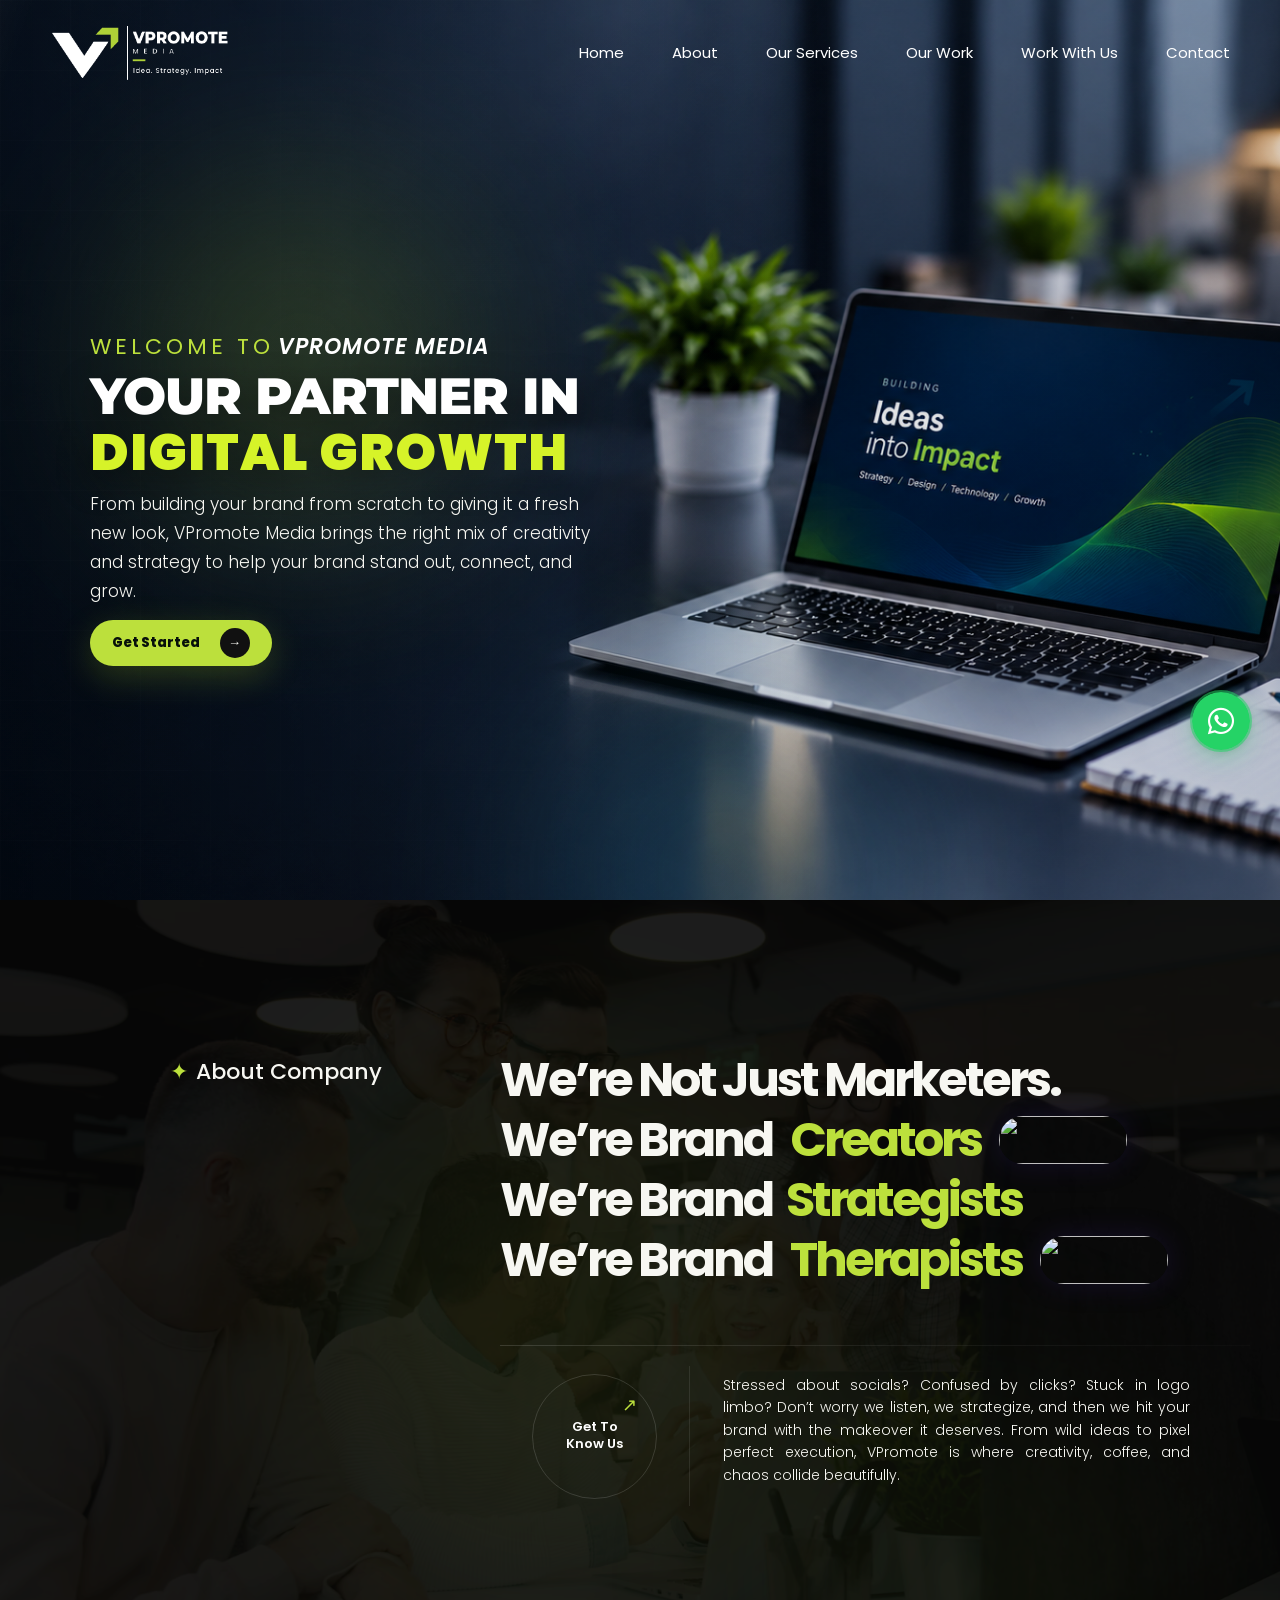
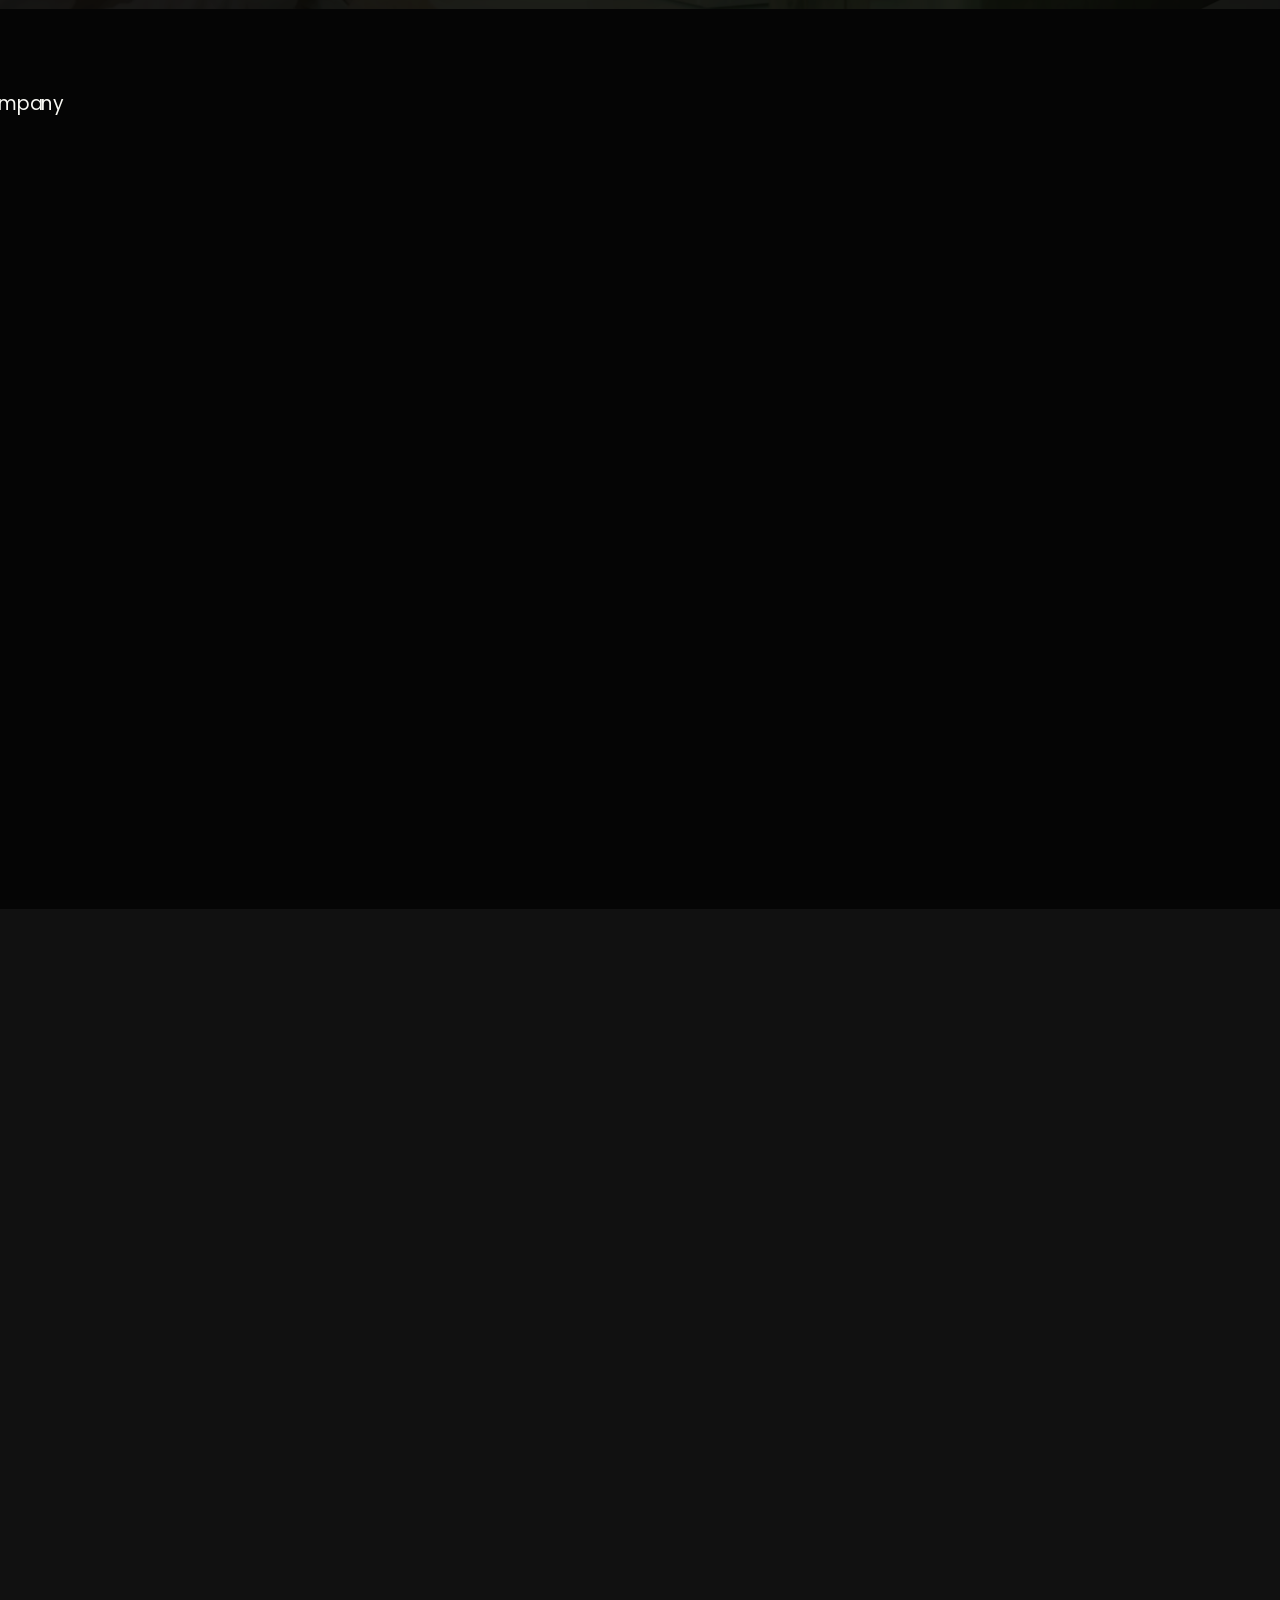
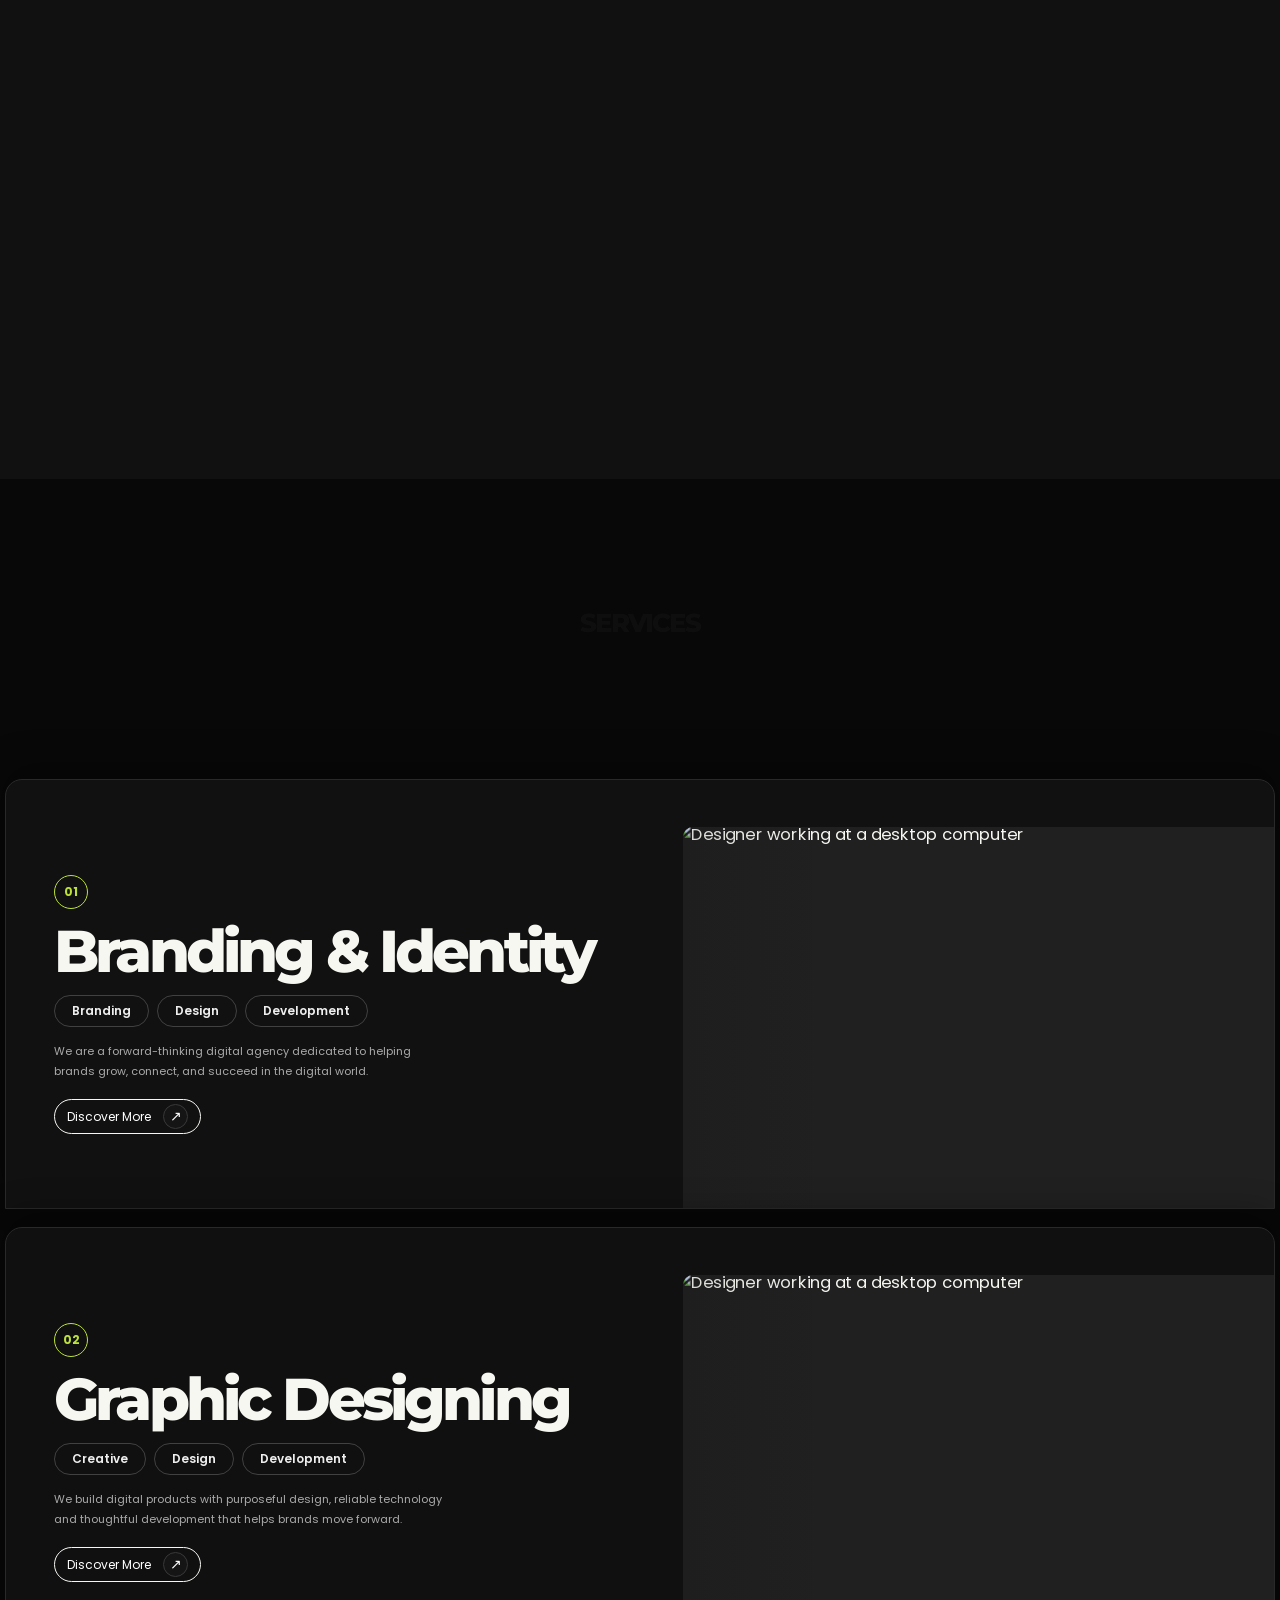
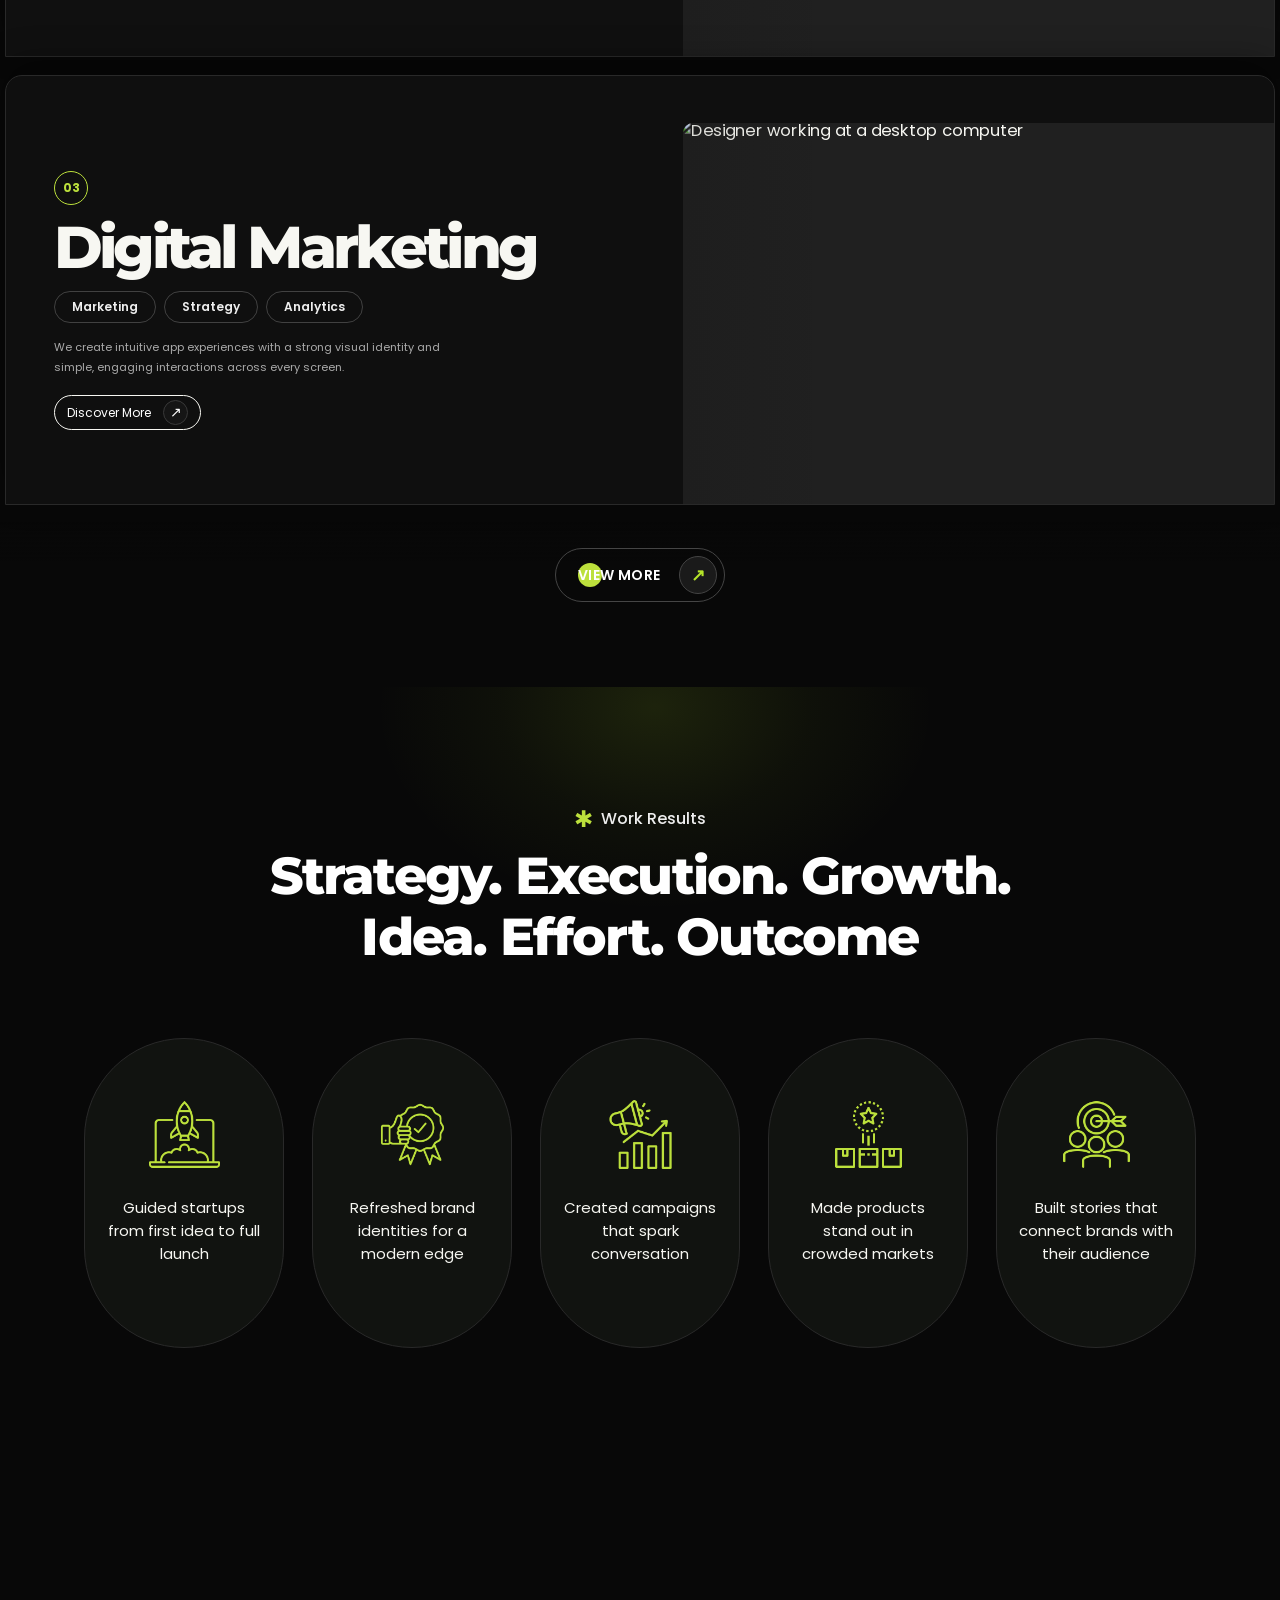
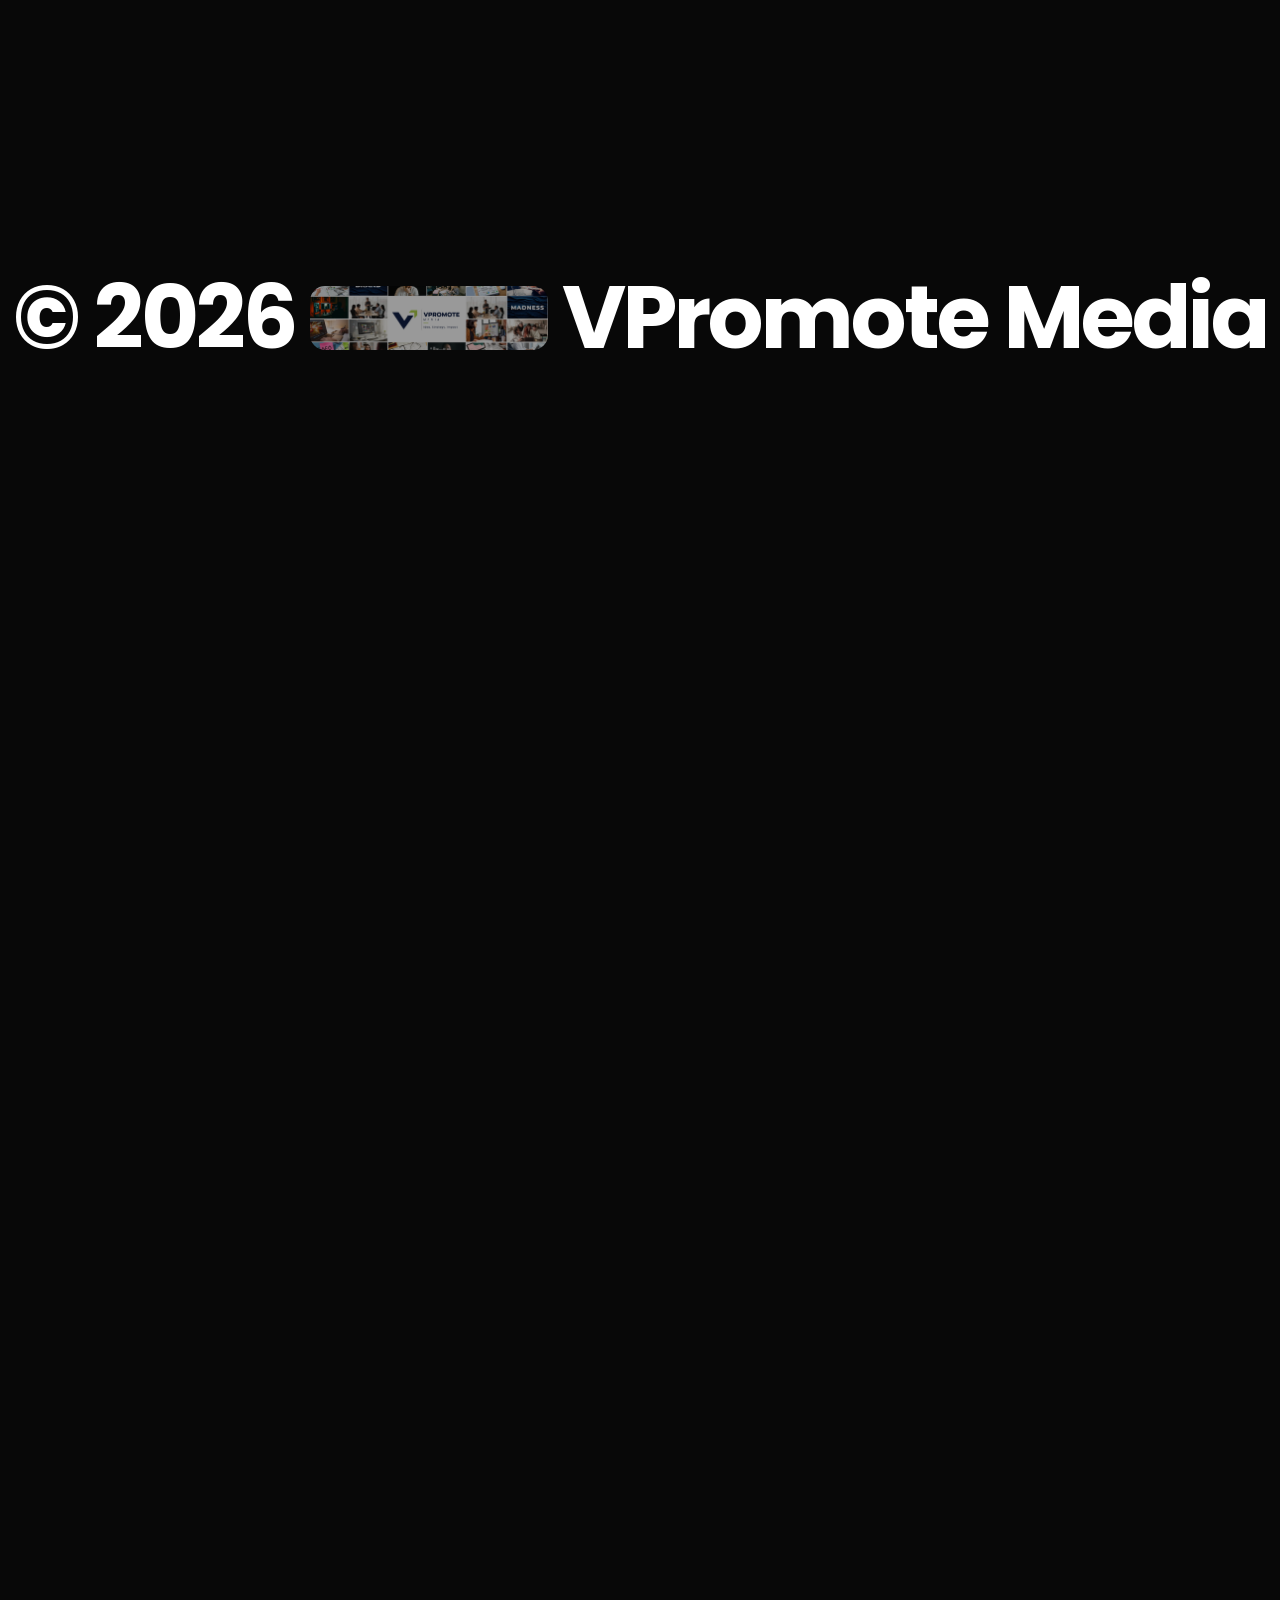
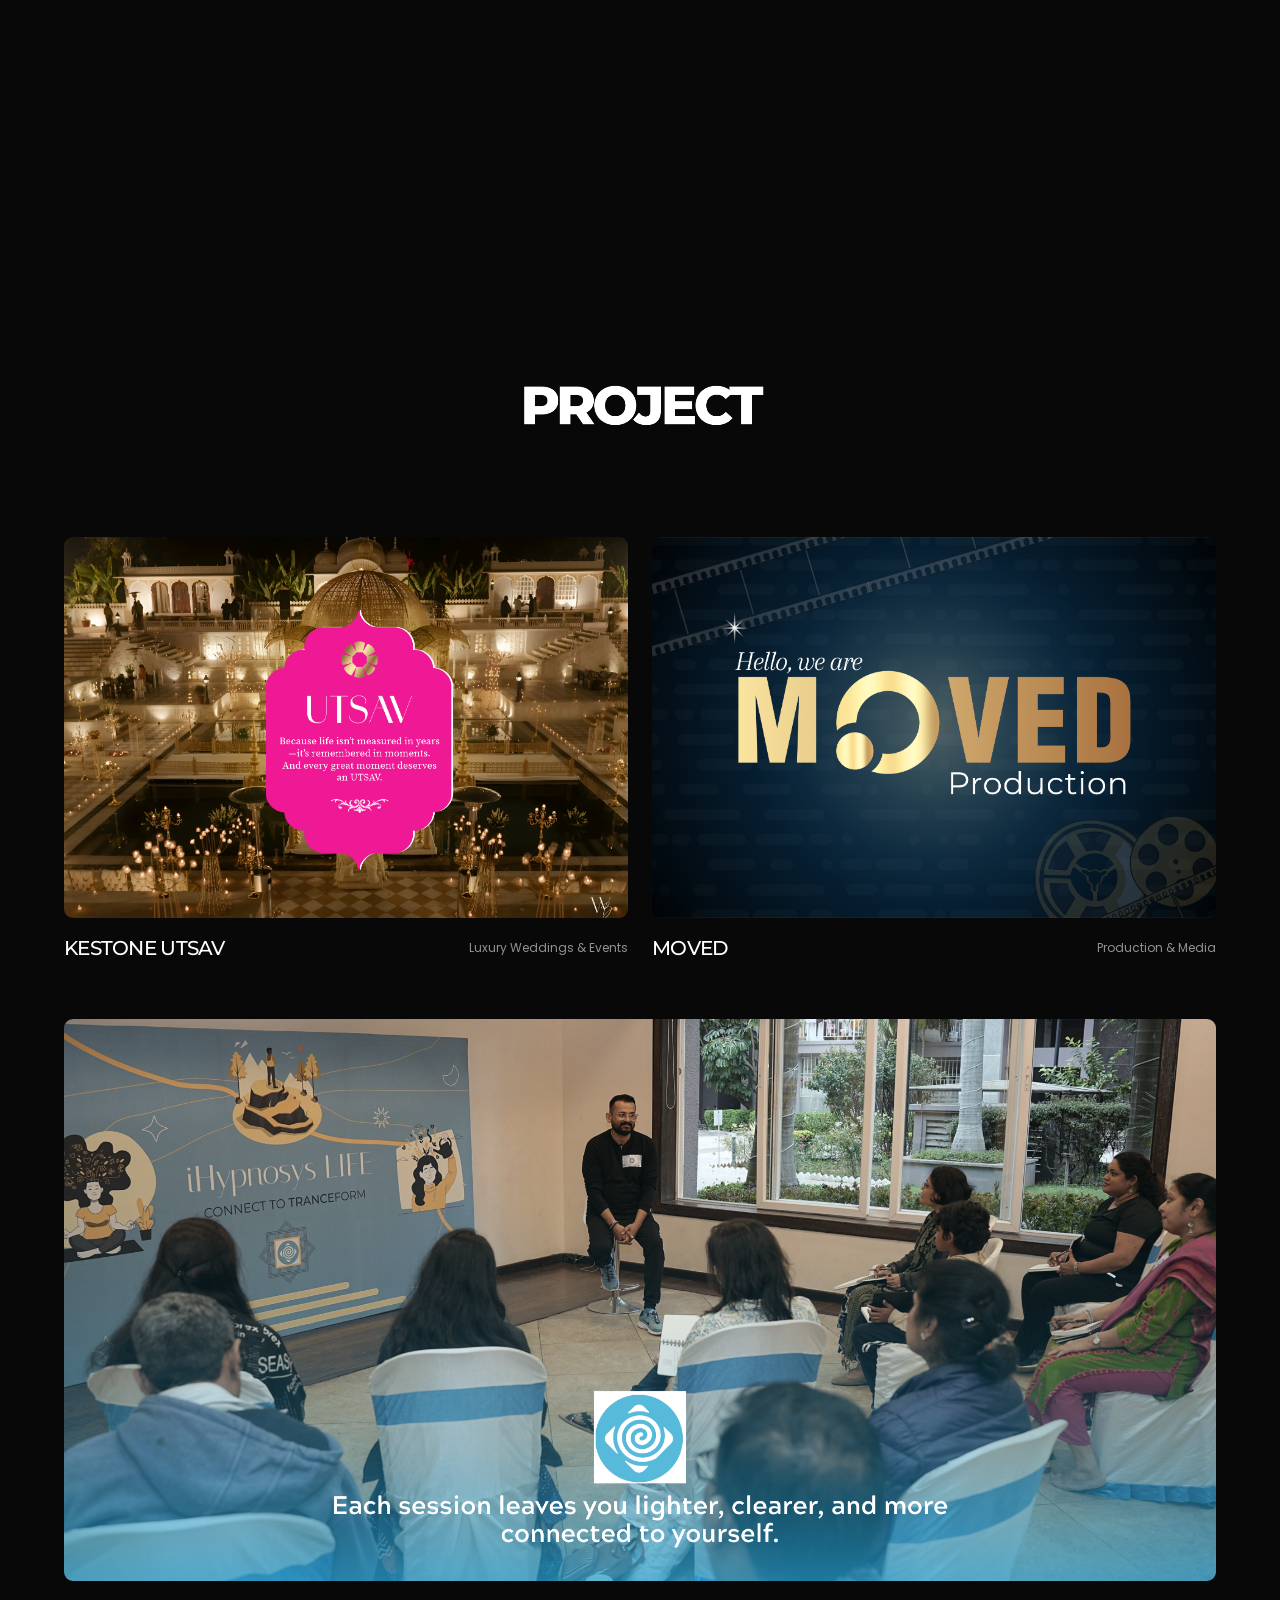
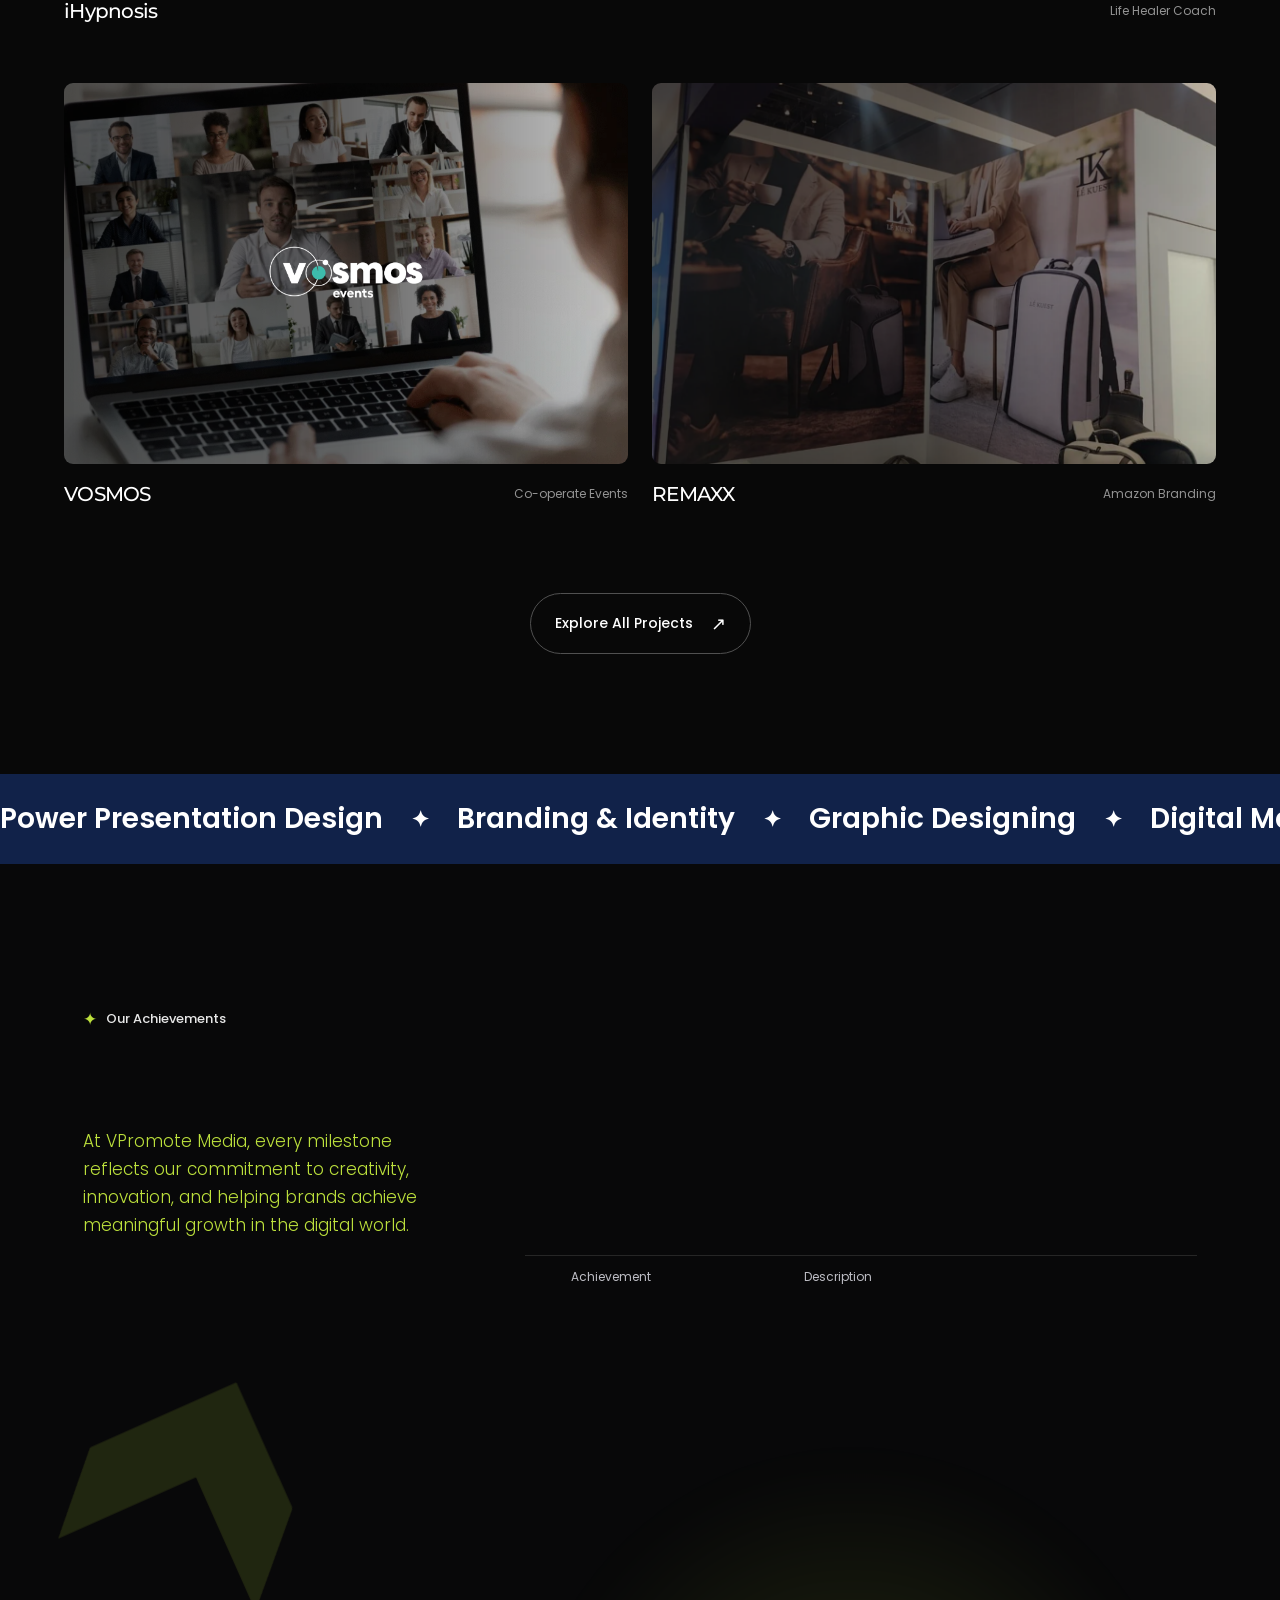
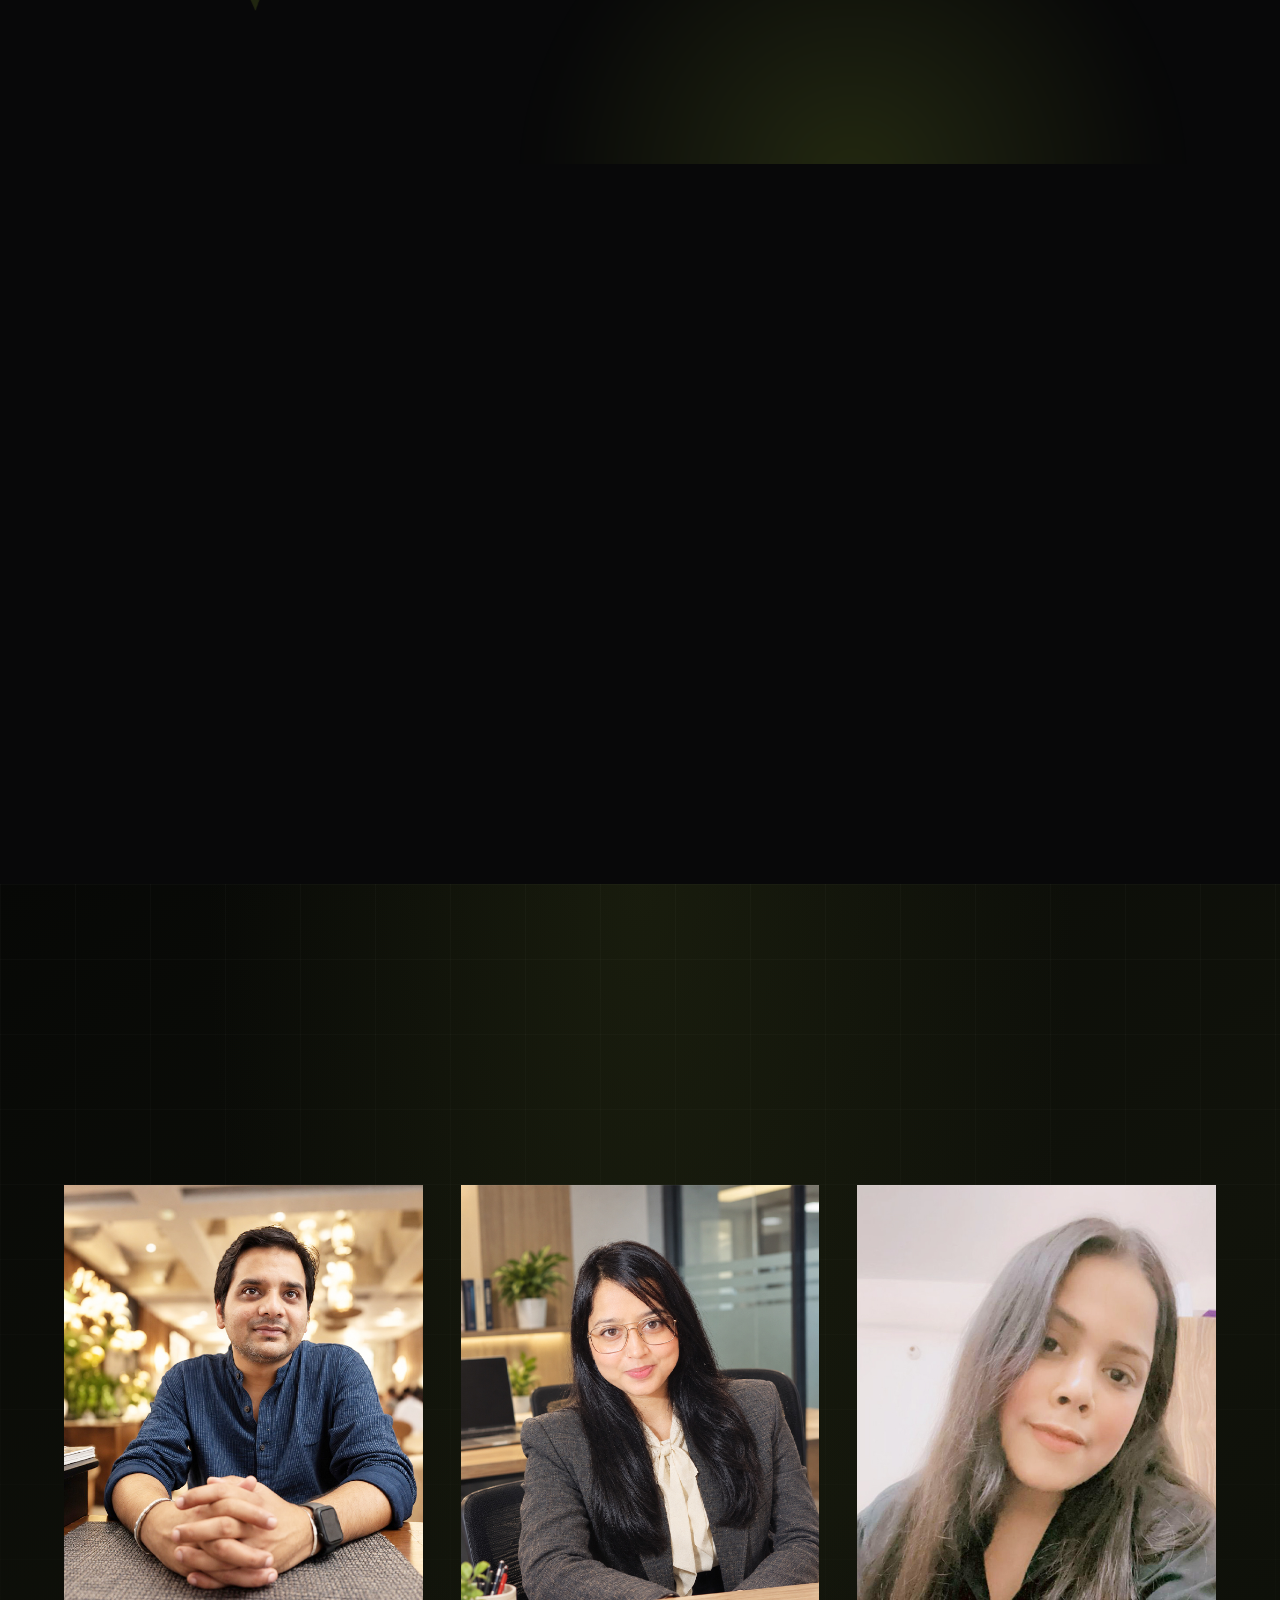
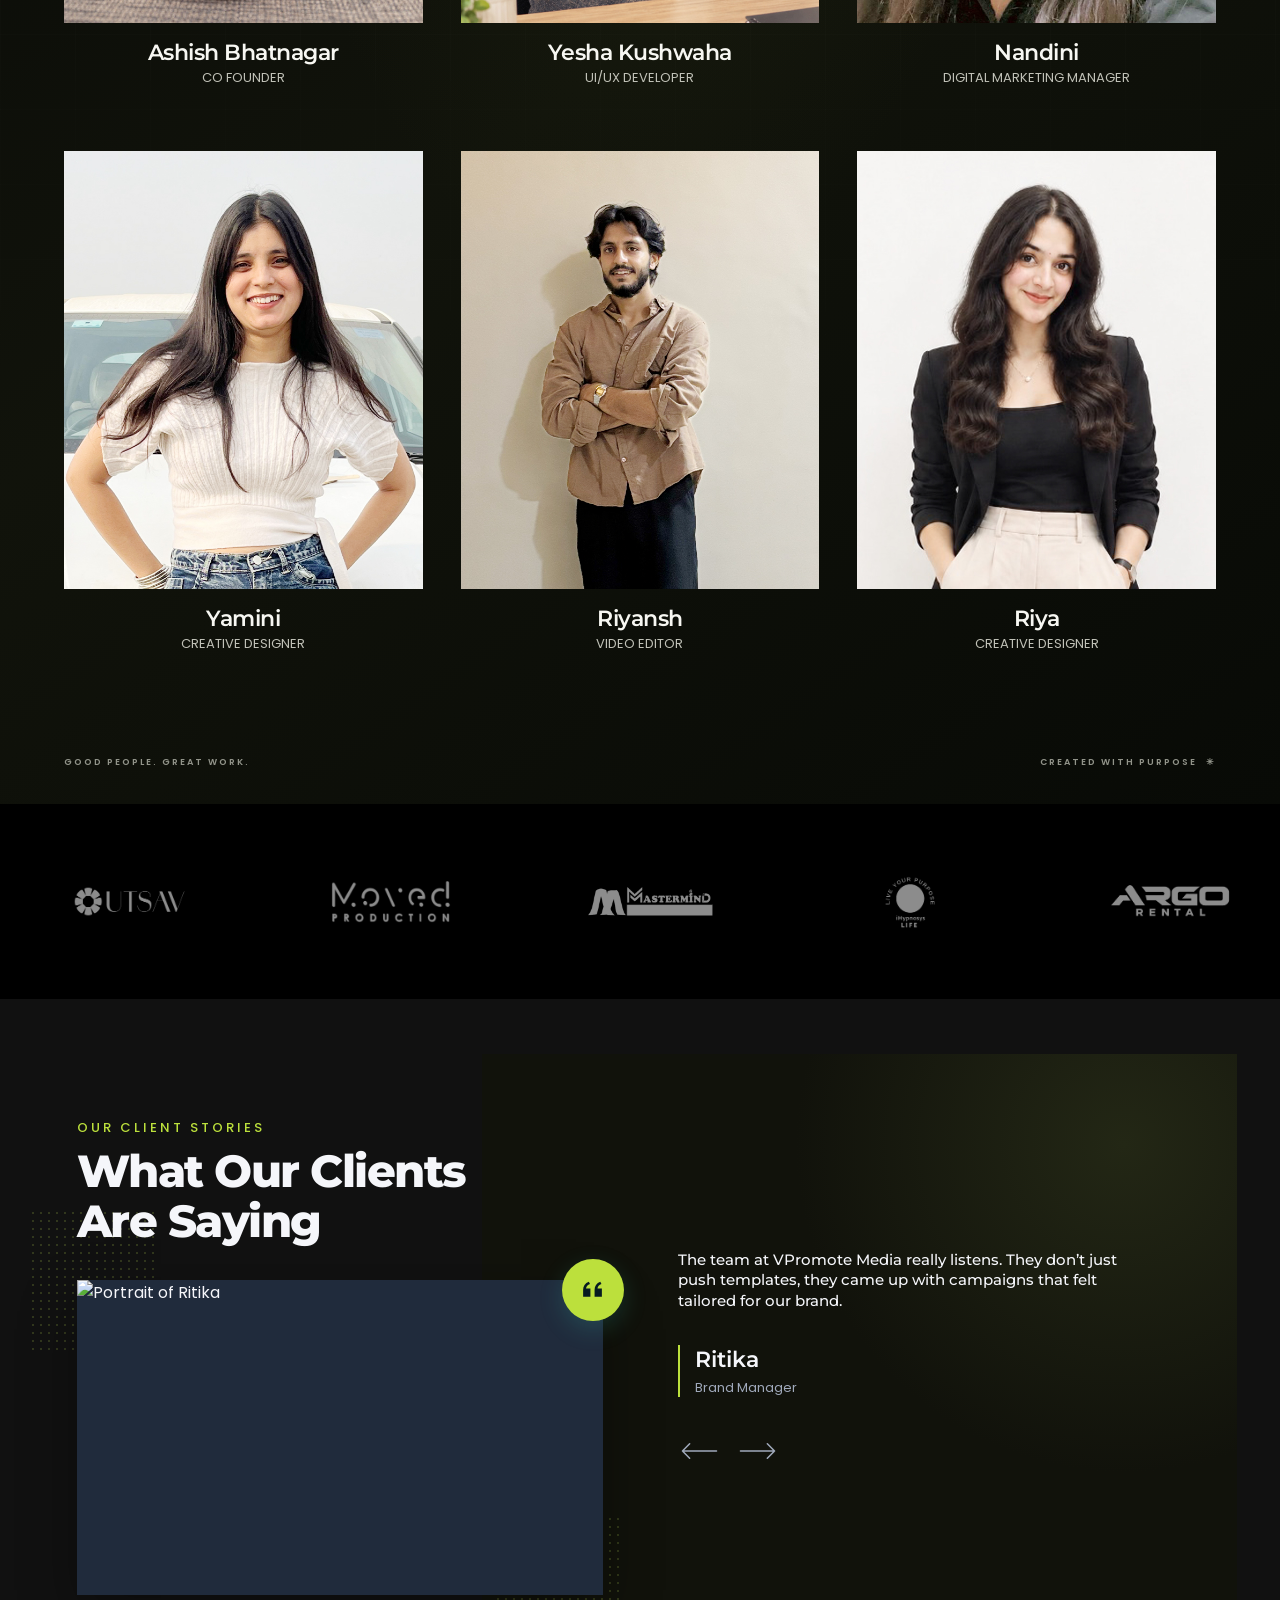
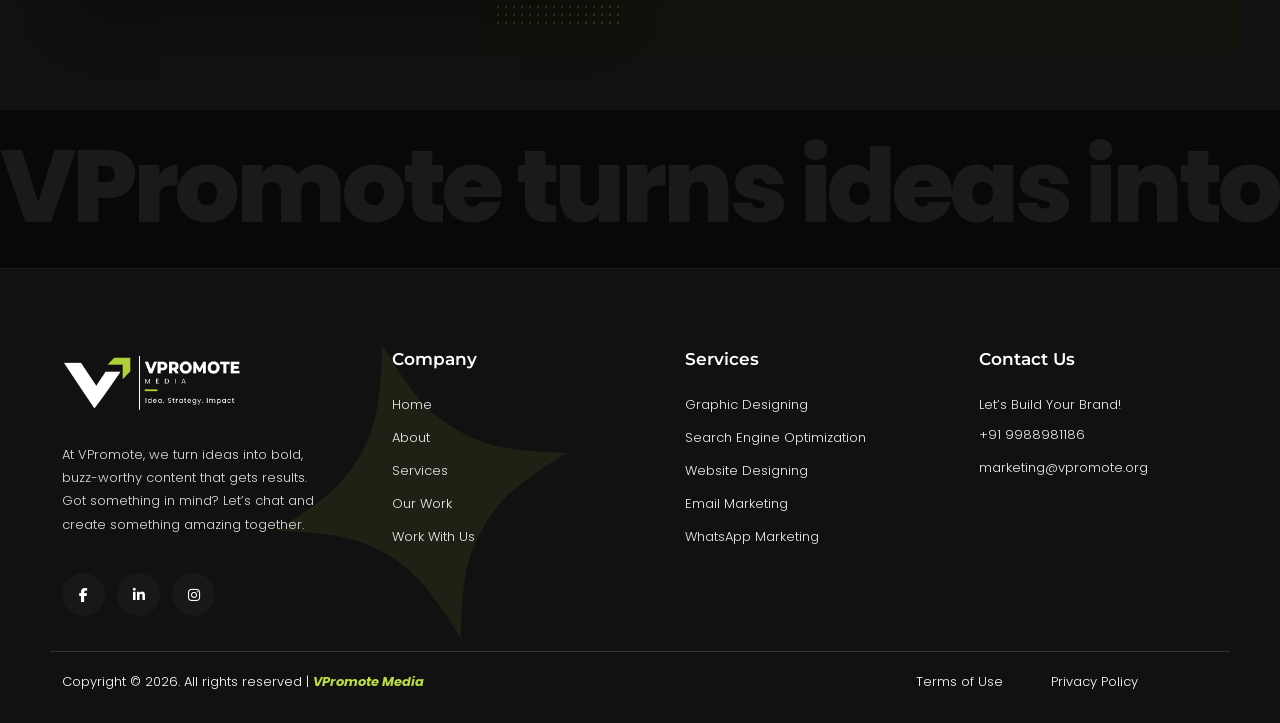
==== commit 74aae6f7: "Final Commit 28_Oct Final Commit 28_Oct" ====
--- a/index.html
+++ b/index.html
@@ -38,15 +38,14 @@
           <span class="main-vp">VPromote Media</span>
 
           <h1>
-            A Diligent & Creative
-            <span>Digital Team</span>
+            Your Partner in
+            <span>Digital Growth</span>
           </h1>
 
           <p>
-            You’ve just landed where brands get bold, wild, and totally
-            unforgettable. Whether you’re launching from scratch or looking for
-            a re-brand glow-up, we’ve got the creative sauce to spice up your
-            digital presence.
+            From building your brand from scratch to giving it a fresh new look,
+            VPromote Media brings the right mix of creativity and strategy to
+            help your brand stand out, connect, and grow.
           </p>
 
           <a href="#" class="hero-btn">
@@ -489,7 +488,7 @@
       </section>
 
       <!-- =========================
-        SCROLL TEXT + AWARDS SECTION
+        SCROLL TEXT + Achievements
       ========================= -->
       <section class="scroll-awards" id="scroll-awards">
         <!-- Scrolling Yellow Text -->
@@ -516,11 +515,12 @@
 
             <!-- Left Side -->
             <div class="awards-left">
-              <div class="awards-eyebrow"><span>✦</span> Our Achievement</div>
+              <div class="awards-eyebrow"><span>✦</span> Our Achievements</div>
 
               <div class="awards-description">
-                We are a forward-thinking digital agency dedicated to helping
-                brands grow, connect, and succeed in the online world.
+                At VPromote Media, every milestone reflects our commitment to
+                creativity, innovation, and helping brands achieve meaningful
+                growth in the digital world.
               </div>
 
               <!-- Replace this with your own transparent 3D object -->
@@ -532,59 +532,46 @@
             <!-- Right Side -->
             <div class="awards-right">
               <h2 class="awards-heading">
-                <span>We believe in delivering</span>
-                <span>exceptional digital experiences</span>
-                <span>that make an impact</span>
+                <span>We turn bold ideas into meaningful digital impact.</span>
               </h2>
 
               <div class="awards-table">
                 <div class="awards-table-header">
                   <span></span>
-                  <span>Award</span>
-                  <span>Nomination</span>
-                  <span>Year</span>
+                  <span>Achievement</span>
+                  <span>Description</span>
                 </div>
 
                 <div class="awards-row">
                   <span class="award-number">01</span>
-                  <span class="award-name">
-                    <b class="award-icon">🏅</b>
-                    Best Web Design Agency
-                  </span>
-                  <span class="award-nomination">Web Excellence Awards</span>
-                  <span class="award-year">2023</span>
+                  <span class="award-name"> Brand Growth </span>
+                  <span class="award-nomination"
+                    >Helping brands build a stronger digital presence</span
+                  >
                 </div>
 
                 <div class="awards-row">
                   <span class="award-number">02</span>
-                  <span class="award-name">
-                    <b class="award-icon">🏅</b>
-                    CSS Design Awards
-                  </span>
+                  <span class="award-name"> Creative Excellence </span>
                   <span class="award-nomination"
-                    >Best Innovation &amp; Creative</span
+                    >Delivering impactful creative solutions</span
                   >
-                  <span class="award-year">2023</span>
                 </div>
 
                 <div class="awards-row">
                   <span class="award-number">03</span>
-                  <span class="award-name">
-                    <b class="award-icon">🏅</b>
-                    The Webby Awards
-                  </span>
-                  <span class="award-nomination">Best Integrated Mobile</span>
-                  <span class="award-year">2023</span>
+                  <span class="award-name"> Digital Innovation </span>
+                  <span class="award-nomination"
+                    >Bringing fresh ideas to the digital landscape</span
+                  >
                 </div>
 
                 <div class="awards-row">
                   <span class="award-number">04</span>
-                  <span class="award-name">
-                    <b class="award-icon">🏅</b>
-                    FWA Of The Month
-                  </span>
-                  <span class="award-nomination">Cutting-Edge Digital</span>
-                  <span class="award-year">2023</span>
+                  <span class="award-name"> Client Partnerships </span>
+                  <span class="award-nomination"
+                    >Building lasting relationships through collaboration</span
+                  >
                 </div>
               </div>
             </div>
@@ -596,101 +583,109 @@
         OUR TEAM SECTION
       ============================ -->
       <section class="team-section" id="team">
-        <div class="team-bg-glow"></div>
-        <div class="team-grid-overlay"></div>
-
-        <div class="team-sticky">
-          <div class="team-heading-wrap">
+        <div class="team-wrapper">
+          <!-- Section Heading -->
+          <header class="team-heading">
             <span class="team-eyebrow">THE PEOPLE BEHIND THE WORK</span>
-            <h2 class="team-heading">OUR TEAM</h2>
-          </div>
-
-          <div class="team-stage">
-            <article class="team-card team-card-1">
-              <div class="team-photo">
+            <h1>OUR TEAM</h1>
+          </header>
+
+          <div class="team-grid">
+            <!-- Member 1 -->
+            <article class="member">
+              <div class="photo">
+                <img
+                  src="assets/img/team/Ashish.jpg"
+                  alt="Team member 1"
+                  loading="lazy"
+                />
+              </div>
+              <div class="info">
+                <h2>Ashish Bhatnagar</h2>
+                <p>Co Founder</p>
+              </div>
+            </article>
+
+            <!-- Member 2 -->
+            <article class="member">
+              <div class="photo">
                 <img
                   src="assets/img/team/Yesha.jpg"
-                  alt="Creative team member"
-                />
-              </div>
-              <div class="team-info">
-                <h3>Yesha Kushwaha</h3>
+                  alt="Team member 2"
+                  loading="lazy"
+                />
+              </div>
+              <div class="info">
+                <h2>Yesha Kushwaha</h2>
                 <p>UI/UX Developer</p>
               </div>
             </article>
 
-            <article class="team-card team-card-2">
-              <div class="team-photo">
-                <img
-                  src="assets/img/team/Ashish.jpg"
-                  alt="Team member"
-                />
-              </div>
-              <div class="team-info">
-                <h3>Ashish Bhatnagar</h3>
-                <p>Co-Founder</p>
-              </div>
-            </article>
-
-            <article class="team-card team-card-3">
-              <div class="team-photo">
+            <!-- Member 3 -->
+            <article class="member">
+              <div class="photo">
                 <img
                   src="assets/img/team/Nandini.jpg"
-                  alt="Team member"
-                />
-              </div>
-              <div class="team-info">
-                <h3>Nandini</h3>
-                <p>Content Writer</p>
-              </div>
-            </article>
-
-            <article class="team-card team-card-4">
-              <div class="team-photo">
+                  alt="Team member 3"
+                  loading="lazy"
+                />
+              </div>
+              <div class="info">
+                <h2>Nandini</h2>
+                <p>Digital Marketing Manager</p>
+              </div>
+            </article>
+
+            <!-- Member 4 -->
+            <article class="member">
+              <div class="photo">
+                <img
+                  src="assets/img/team/Yamini.jpg"
+                  alt="Team member 4"
+                  loading="lazy"
+                />
+              </div>
+              <div class="info">
+                <h2>Yamini</h2>
+                <p>Creative Designer</p>
+              </div>
+            </article>
+
+            <!-- Member 5 -->
+            <article class="member">
+              <div class="photo">
+                <img
+                  src="assets/img/team/Riyansh.jpg"
+                  alt="Team member 5"
+                  loading="lazy"
+                />
+              </div>
+              <div class="info">
+                <h2>Riyansh</h2>
+                <p>Video Editor</p>
+              </div>
+            </article>
+
+            <!-- Member 6 -->
+            <article class="member">
+              <div class="photo">
                 <img
                   src="assets/img/team/Riya.jpg"
-                  alt="Team member"
-                />
-              </div>
-              <div class="team-info">
-                <h3>Riya</h3>
+                  alt="Team member 6"
+                  loading="lazy"
+                />
+              </div>
+              <div class="info">
+                <h2>Riya</h2>
                 <p>Creative Designer</p>
               </div>
             </article>
-
-            <article class="team-card team-card-5">
-              <div class="team-photo">
-                <img
-                  src="assets/img/team/Yamini.jpg"
-                  alt="Team member"
-                />
-              </div>
-              <div class="team-info">
-                <h3>Yamini</h3>
-                <p>Creative Designer</p>
-              </div>
-            </article>
-
-            <article class="team-card team-card-6">
-              <div class="team-photo">
-                <img
-                  src="assets/img/team/Riyansh.jpg"
-                  alt="Team member"
-                />
-              </div>
-              <div class="team-info">
-                <h3>Riyansh</h3>
-                <p>Video Editor</p>
-              </div>
-            </article>
-          </div>
-
-          <div class="team-bottom-logos">
-            <span>VPRO</span>
-            <span>◈ DESIGN LAB</span>
-            <span>STUDIO 08</span>
-            <span>✳ CREATIVE CO.</span>
-            <span>AGENCY®</span>
+          </div>
+
+          <!-- Bottom Line -->
+          <div class="team-footer">
+            <span>GOOD PEOPLE. GREAT WORK.</span>
+            <span>CREATED WITH PURPOSE <span class="footer-star">✳</span></span>
           </div>
         </div>
       </section>
@@ -786,85 +781,99 @@
       <!-- =========================
         TESTIMONIALS SECTION
       ========================= -->
-      <section class="testimonial-section">
-        <div class="testimonial-container" id="testimonialSlide">
-          <!-- LEFT IMAGE -->
-
-          <div class="testimonial-image">
-            <img
-              id="testimonialImage"
-              src="assets/img/testi-1.jpg"
-              alt="Client Testimonial"
-            />
-
-            <div class="quote-symbol">“</div>
-          </div>
-
-          <!-- RIGHT CONTENT -->
-          <div class="testimonial-content">
-            <h2 class="testimonial-title" id="testimonialTitle">
-              I'VE TRIED MANY SIMILAR PRODUCTS, BUT NOTHING COMPARES TO THIS
-              ONE. THE QUALITY IS TOP-NOTCH, AND I'VE SEEN REAL, NOTICEABLE
-              RESULTS!
-            </h2>
-
-            <p class="testimonial-description" id="testimonialDesc">
-              We are a forward-thinking digital agency dedicated to helping
-              brands grow, connect, and succeed in the online world. Since our
-              beginning, we've combined creativity and strategy.
-            </p>
-
-            <!-- AUTHOR AND RATING -->
-            <div class="testimonial-bottom">
-              <div class="author">
-                <img
-                  id="authorImage"
-                  src="assets/img/testi-2.jpg"
-                  alt="Client"
-                />
-
-                <div class="author-info">
-                  <h4 class="author-name" id="authorName">Andrew D. Smith</h4>
-
-                  <p class="author-role" id="authorRole">Researcher</p>
-                </div>
-              </div>
-
-              <div class="testimonial-stars" aria-label="5 out of 5 stars">
-                ★★★★★
-              </div>
-            </div>
-          </div>
-        </div>
-
-        <!-- SLIDER NAVIGATION -->
-        <div class="testimonial-nav">
-          <button
-            type="button"
-            id="prevTestimonial"
-            aria-label="Previous testimonial"
-          >
-            ←
-          </button>
-
-          <button
-            type="button"
-            id="nextTestimonial"
-            aria-label="Next testimonial"
-          >
-            ↑
-          </button>
+      <section class="testimonial-section" id="testimonials">
+        <div class="testimonial-container">
+          <div class="testimonial-panel"></div>
+          <div class="testimonial-dots testimonial-dots-left"></div>
+          <div class="testimonial-dots testimonial-dots-bottom"></div>
+
+          <!-- Section Heading -->
+          <div class="testimonial-heading">
+            <span class="testimonial-label">OUR CLIENT STORIES</span>
+            <h2>What Our Clients<br />Are Saying</h2>
+          </div>
+
+          <!-- Client Image -->
+          <div class="testimonial-visual">
+            <div class="testimonial-image-wrap">
+              <img
+                id="testimonialImage"
+                src="https://images.unsplash.com/photo-1494790108377-be9c29b29330?auto=format&fit=crop&w=1000&q=85"
+                alt="Client portrait"
+              />
+
+              <div class="testimonial-quote-icon" aria-hidden="true">
+                <svg viewBox="0 0 24 24" fill="currentColor">
+                  <path
+                    d="M10 11H5.8c.3-2.1 1.5-3.2 3.8-4.2L8.5 4.5C4.8 6 3 8.5 3 12.3V19h7v-8zm11 0h-4.2c.3-2.1 1.5-3.2 3.8-4.2l-1.1-2.3c-3.7 1.5-5.5 4-5.5 7.8V19h7v-8z"
+                  />
+                </svg>
+              </div>
+            </div>
+          </div>
+
+          <!-- Client Testimonial -->
+          <div class="testimonial-content" aria-live="polite">
+            <div class="testimonial-count" id="testimonialCount">
+              01 <span>/ 07</span>
+            </div>
+
+            <div class="testimonial-text-wrap">
+              <h3 id="testimonialTitle">Your testimonial title goes here</h3>
+
+              <div class="testimonial-author">
+                <span class="testimonial-author-line"></span>
+                <h4 id="testimonialName">Client Name</h4>
+                <p id="testimonialRole">Client Role</p>
+              </div>
+            </div>
+
+            <!-- Navigation -->
+            <div class="testimonial-navigation">
+              <button
+                class="testimonial-arrow testimonial-prev"
+                id="testimonialPrev"
+                type="button"
+                aria-label="Previous testimonial"
+              >
+                <svg viewBox="0 0 48 24" fill="none">
+                  <path
+                    d="M43 12H5M5 12L13 4M5 12L13 20"
+                    stroke="currentColor"
+                    stroke-width="1.7"
+                    stroke-linecap="round"
+                    stroke-linejoin="round"
+                  />
+                </svg>
+              </button>
+
+              <button
+                class="testimonial-arrow testimonial-next"
+                id="testimonialNext"
+                type="button"
+                aria-label="Next testimonial"
+              >
+                <svg viewBox="0 0 48 24" fill="none">
+                  <path
+                    d="M5 12H43M43 12L35 4M43 12L35 20"
+                    stroke="currentColor"
+                    stroke-width="1.7"
+                    stroke-linecap="round"
+                    stroke-linejoin="round"
+                  />
+                </svg>
+              </button>
+            </div>
+          </div>
         </div>
       </section>
 
       <!-- =========================
         BLOGS SECTION
       ========================= -->
-
       <section class="blogs-section">
-        <div class="blogs-glow"></div>
-
-        <div class="blogs-inner">
+        <!-- <div class="blogs-glow"></div> -->
+        <!-- <div class="blogs-inner">
           <h2 class="blogs-heading">BLOGS</h2>
 
           <div class="blogs-grid">
@@ -901,23 +910,26 @@
               <h3>The Future of AI Design</h3>
             </a>
           </div>
-        </div>
+        </div> -->
 
         <!-- Bottom scrolling text -->
         <div class="blogs-marquee" aria-label="Latest news">
           <div class="blogs-marquee-track">
             <div class="blogs-marquee-group" aria-hidden="true">
-              <span>LATEST NEWS</span>
-              <span class="marquee-symbol">✳</span>
-              <span>LATEST NEWS</span>
-              <span class="marquee-symbol">✳</span>
-            </div>
-
-            <div class="blogs-marquee-group" aria-hidden="true">
-              <span>LATEST NEWS</span>
-              <span class="marquee-symbol">✳</span>
-              <span>LATEST NEWS</span>
-              <span class="marquee-symbol">✳</span>
+              <span
+                >VPromote turns ideas into action and brands into buzz. Our team
+                blends strategy, design, and storytelling to craft content that
+                connects and campaigns that convert. No fluff, just real results
+                wrapped in bold creativity.</span
+              >
+              <span class="marquee-symbol">✦</span>
+              <span
+                >VPromote turns ideas into action and brands into buzz. Our team
+                blends strategy, design, and storytelling to craft content that
+                connects and campaigns that convert. No fluff, just real results
+                wrapped in bold creativity.</span
+              >
+              <span class="marquee-symbol">✦</span>
             </div>
           </div>
         </div>
@@ -926,7 +938,6 @@
 
     <!-- Footer -->
     <div id="footer"></div>
-
     <!-- =========================
      FLOATING WHATSAPP BUTTON
     ========================= -->
@@ -973,7 +984,7 @@
       </button>
 
       <video id="showreelVideoPlayer" controls playsinline preload="metadata">
-        <source src="assets/img/showreel.mp4" type="video/mp4" />
+        <source src="assets/img/showreel.mov" type="video/mp4" />
         Your browser does not support video playback.
       </video>
     </div>
--- a/assets/css/style.css
+++ b/assets/css/style.css
@@ -229,7 +229,7 @@
 .hero h1 {
   max-width: 700px;
   color: #ffffff;
-  font-size: clamp(42px, 5vw, 86px);
+  font-size: clamp(40px, 4vw, 84px);
   line-height: 0.96;
   font-weight: 850;
   letter-spacing: -1px;
@@ -1370,7 +1370,7 @@
   line-height: 1;
 }
 
-.tags span:hover{
+.tags span:hover {
   color: var(--secondary);
   border-color: var(--secondary);
   cursor: pointer;
@@ -2738,7 +2738,6 @@
   color: #fff;
 
   cursor: pointer;
-  font-family: inherit;
 
   transform: translateY(16px);
   transition: transform 0.4s ease;
@@ -2957,7 +2956,6 @@
   border: 0;
   background: transparent;
   color: #fff;
-  font-family: inherit;
   cursor: pointer;
 }
 
@@ -3121,8 +3119,6 @@
     font-size: 30px;
   }
 }
-
-
 
 /* =====================================
    PROJECTS SECTION
@@ -3543,7 +3539,7 @@
   align-items: stretch;
   gap: clamp(30px, 5vw, 90px);
   padding: 100px 6.5% 65px;
-  background:
+  /* background:
     repeating-linear-gradient(
       145deg,
       transparent 0,
@@ -3551,7 +3547,7 @@
       rgba(255, 255, 255, 0.018) 80px,
       transparent 81px
     ),
-    #080809;
+    #080809; */
 }
 
 /* Background glow */
@@ -3564,7 +3560,12 @@
   height: 650px;
   right: 8%;
   bottom: -38%;
-  background: radial-gradient(circle, #c8f04424 0%, #c8f04412 35%, #c8f04400 70%);
+  background: radial-gradient(
+    circle,
+    #c8f04424 0%,
+    #c8f04412 35%,
+    #c8f04400 70%
+  );
   filter: blur(25px);
 }
 
@@ -3602,7 +3603,7 @@
   max-width: 340px;
   margin-top: 95px;
   color: var(--secondary);
-  font-size: clamp(16px, 1.35vw, 20px);
+  font-size: clamp(17px, 1vw, 22px);
   line-height: 1.65;
   font-weight: 300;
 }
@@ -3619,7 +3620,7 @@
   pointer-events: none;
 }
 
-.awards-object img{
+.awards-object img {
   opacity: 0.15;
 }
 
@@ -3693,6 +3694,7 @@
   transition:
     opacity 0.8s ease,
     transform 0.8s cubic-bezier(0.2, 0.7, 0.2, 1);
+  padding-bottom: 8px;
 }
 
 .awards-heading span.is-visible {
@@ -3718,9 +3720,9 @@
 .awards-table-header,
 .awards-row {
   display: grid;
-  grid-template-columns: 0.35fr 1.3fr 1.25fr 0.3fr;
+  grid-template-columns: 36px minmax(140px, 0.85fr) minmax(0, 1.5fr);
   align-items: center;
-  column-gap: 14px;
+  column-gap: 10px;
 }
 
 .awards-table-header {
@@ -3731,6 +3733,8 @@
 
 .awards-row {
   min-height: 66px;
+  padding: 12px 0;
+  box-sizing: border-box;
   border-top: 1px solid rgba(255, 255, 255, 0.09);
   font-size: 13px;
   opacity: 0;
@@ -3756,11 +3760,10 @@
 }
 
 .award-name {
-  display: flex;
-  align-items: center;
-  gap: 10px;
+  min-width: 0;
   font-weight: 500;
-  white-space: nowrap;
+  white-space: normal;
+  overflow-wrap: break-word;
 }
 
 .award-icon {
@@ -3770,10 +3773,13 @@
 }
 
 .award-nomination {
+  min-width: 0;
   color: #c7c7ce;
-  white-space: nowrap;
-  overflow: hidden;
-  text-overflow: ellipsis;
+  white-space: normal;
+  overflow: visible;
+  overflow-wrap: anywhere;
+  text-overflow: clip;
+  line-height: 1.6;
 }
 
 .award-year {
@@ -3801,17 +3807,13 @@
 
   .awards-table-header,
   .awards-row {
-    grid-template-columns: 30px 1.2fr 1fr 38px;
-    column-gap: 9px;
+    grid-template-columns: 30px minmax(110px, 0.85fr) minmax(0, 1.3fr);
+    column-gap: 8px;
   }
 
   .awards-row {
-    font-size: 11px;
+    font-size: 13px;
     min-height: 58px;
-  }
-
-  .award-name {
-    gap: 5px;
   }
 
   .awards-object {
@@ -3888,7 +3890,7 @@
 
   .awards-table-header,
   .awards-row {
-    grid-template-columns: 27px minmax(0, 1.3fr) minmax(0, 0.85fr) 34px;
+    grid-template-columns: 24px minmax(0, 0.9fr) minmax(0, 1.1fr);
     column-gap: 7px;
   }
 
@@ -3934,7 +3936,7 @@
 
   .awards-table-header,
   .awards-row {
-    grid-template-columns: 22px minmax(0, 1.2fr) minmax(0, 0.8fr) 30px;
+    grid-template-columns: 22px minmax(0, 0.85fr) minmax(0, 1.15fr);
     column-gap: 5px;
   }
 
@@ -3962,635 +3964,408 @@
   }
 }
 
-
-
 /* =========================
    OUR TEAM SECTION
 ========================= */
+.team-section,
+.team-section * {
+  box-sizing: border-box;
+}
+
 .team-section {
-  --team-bg: #100911;
   position: relative;
   isolation: isolate;
-  min-height: 280vh;
-  overflow: clip;
-  color: #fff;
+  width: 100%;
+  min-height: 100vh;
+  overflow: hidden;
+  padding: 110px 5% 35px;
+
+  color: var(--team-text);
+
   background:
-    radial-gradient(ellipse at 52% 20%, #351a3b 0%, transparent 42%),
-    linear-gradient(145deg, #100911 0%, #190e1d 48%, #0c080f 100%);
-  font-family: inherit;
-}
-
-.team-bg-glow {
-  position: absolute;
-  width: 650px;
-  height: 650px;
-  top: 0;
-  left: 50%;
-  transform: translateX(-50%);
-  background: radial-gradient(circle, rgba(115, 49, 125, .24), transparent 70%);
-  filter: blur(35px);
-  pointer-events: none;
-  z-index: -1;
-}
-
-.team-grid-overlay {
+    radial-gradient(
+      ellipse at 50% 0%,
+      rgba(80, 92, 36, 0.2) 0%,
+      transparent 48%
+    ),
+    linear-gradient(145deg, #070806 0%, #11130b 50%, #080a06 100%);
+}
+
+.team-wrapper {
+  width: 100%;
+  max-width: 1250px;
+  margin: 0 auto;
+}
+
+/* =========================
+   BACKGROUND GRID
+========================= */
+
+.team-section::before {
+  content: "";
   position: absolute;
   inset: 0;
   z-index: -1;
   pointer-events: none;
-  opacity: .13;
+
   background-image:
-    linear-gradient(rgba(255,255,255,.035) 1px, transparent 1px),
-    linear-gradient(90deg, rgba(255,255,255,.035) 1px, transparent 1px);
-  background-size: 70px 70px;
-}
-
-.team-sticky {
-  position: sticky;
-  top: 0;
-  min-height: 100svh;
-  height: 100svh;
-  overflow: hidden;
-  display: flex;
-  flex-direction: column;
-  align-items: center;
-  justify-content: flex-start;
-  padding: clamp(25px, 5vh, 55px) 20px 24px;
-}
-
-.team-heading-wrap {
-  position: relative;
-  z-index: 5;
+    linear-gradient(rgba(255, 255, 255, 0.025) 1px, transparent 1px),
+    linear-gradient(90deg, rgba(255, 255, 255, 0.025) 1px, transparent 1px);
+
+  background-size: 75px 75px;
+
+  mask-image: linear-gradient(to bottom, black, transparent 90%);
+}
+
+/* =========================
+   HEADING
+========================= */
+
+.team-heading {
+  width: 100%;
+  margin: 0 auto 65px;
   text-align: center;
-  flex-shrink: 0;
-  margin-bottom: 10px;
+
+  opacity: 0;
+  transform: translateY(25px);
+
+  transition:
+    opacity 0.8s ease,
+    transform 0.8s ease;
+}
+
+.team-heading.is-visible {
+  opacity: 1;
   transform: translateY(0);
 }
 
 .team-eyebrow {
   display: block;
-  margin-bottom: 12px;
-  font-size: 10px;
-  font-weight: 600;
-  letter-spacing: .32em;
   color: var(--secondary);
-}
-
-.team-heading {
-  padding: 0;
+  font-size: 13px;
+  font-weight: 400;
+  letter-spacing: 4px;
+  text-transform: uppercase;
+}
+
+.team-heading h1 {
   margin: 0;
-  color: #fff;
-  font-size: clamp(42px, 6vw, 76px);
-  font-weight: 850;
-  line-height: .95;
-  letter-spacing: -.055em;
-  text-transform: uppercase;
-  white-space: nowrap;
-  transform-origin: center center;
-  will-change: transform;
-}
-
-.team-stage {
+  margin-bottom: 40px;
+  color: var(--team-text);
+  font-size: clamp(55px, 8.5vw, 112px);
+  font-weight: 800;
+  line-height: 0.98;
+  letter-spacing: -0.045em;
+}
+
+.heading-dot {
+  color: var(--team-accent);
+}
+
+.team-heading > p {
+  max-width: 480px;
+  margin: 22px auto 0;
+
+  color: var(--team-muted);
+
+  font-size: 13px;
+  font-weight: 400;
+  line-height: 1.8;
+}
+
+/* =========================
+   TEAM GRID
+   DESKTOP: 3 x 2
+========================= */
+
+.team-grid {
+  display: grid;
+  grid-template-columns: repeat(3, minmax(0, 1fr));
+
+  column-gap: 38px;
+  row-gap: 55px;
+
+  width: 100%;
+  margin: 0 auto;
+  align-items: start;
+}
+
+/* =========================
+   TEAM CARD
+========================= */
+
+.member {
+  min-width: 0;
+  width: 100%;
+  text-align: center;
+
+  opacity: 0;
+  transform: translateY(28px);
+
+  transition:
+    opacity 0.75s ease,
+    transform 0.75s ease;
+}
+
+.member.is-visible {
+  opacity: 1;
+  transform: translateY(0);
+}
+
+/* =========================
+   IMAGE
+========================= */
+.photo {
   position: relative;
-  width: min(100%, 1100px);
-  flex: 1;
-  min-height: 0;
-  perspective: 1200px;
-  transform-style: preserve-3d;
-}
-
-.team-card {
-  position: absolute;
-  width: clamp(150px, 22vw, 275px);
-  padding: 8px;
-  background: linear-gradient(145deg, #49414c, #211923 65%, #655767);
-  box-shadow:
-    0 18px 45px rgba(0,0,0,.45),
-    0 0 0 1px rgba(255,255,255,.035);
-  transform-origin: center center;
-  will-change: transform;
-  transition: box-shadow .35s ease;
-}
-
-.team-card:hover {
-  z-index: 8;
-  box-shadow: 0 25px 65px rgba(0,0,0,.65);
-}
-
-.team-photo {
   width: 100%;
-  aspect-ratio: 4 / 5;
+  aspect-ratio: 0.82;
+
   overflow: hidden;
-  background: #29212b;
-}
-
-.team-photo img {
+  background: var(--team-photo-bg);
+}
+
+.photo img {
   display: block;
   width: 100%;
   height: 100%;
+
   object-fit: cover;
-  filter: saturate(.82) contrast(1.04);
-  transition: transform .7s cubic-bezier(.2,.7,.2,1);
-}
-
-.team-card:hover .team-photo img {
-  transform: scale(1.055);
-}
-
-.team-info {
-  padding: 11px 5px 6px;
+  object-position: center top;
+
+  /* filter: grayscale(100%) contrast(0.96); */
+
+  transition:
+    transform 0.6s ease,
+    filter 0.6s ease;
+}
+
+.member:hover .photo img {
+  transform: scale(1.035);
+  filter: grayscale(75%) contrast(1);
+}
+
+/* Small image number */
+
+.member-number {
+  position: absolute;
+  right: 10px;
+  bottom: 10px;
+  display: grid;
+  place-items: center;
+  width: 30px;
+  height: 30px;
+  background: var(--team-accent);
+  color: #101208;
+  font-size: 10px;
+  font-weight: 700;
+  letter-spacing: 0.5px;
+}
+
+/* =========================
+   MEMBER DETAILS
+========================= */
+.info {
+  width: 100%;
+  padding: 15px 5px 0;
   text-align: center;
 }
 
-.team-info h3 {
-  margin: 0 0 5px;
-  font-size: clamp(11px, 1.15vw, 15px);
+.info h2 {
+  margin: 0 0 2px;
+  color: var(--team-text);
+  font-size: clamp(17px, 1.7vw, 22px);
+  font-weight: 600;
   line-height: 1.3;
-  font-weight: 650;
-  color: #fff;
-}
-
-.team-info p {
-  margin: 0;
-  color: #c6b8c9;
-  font-size: clamp(9px, .9vw, 11px);
-  line-height: 1.4;
-}
-
-/* Initial scattered positions */
-
-.team-card-1 {
-  left: 5%;
-  top: 15%;
-  z-index: 2;
-  transform: rotate(-10deg);
-}
-
-.team-card-2 {
-  left: 29%;
-  top: 28%;
-  z-index: 4;
-  transform: rotate(-5deg);
-}
-
-.team-card-3 {
-  right: 5%;
-  top: 14%;
-  z-index: 3;
-  transform: rotate(9deg);
-}
-
-.team-card-4 {
-  left: 12%;
-  top: 57%;
-  z-index: 5;
-  transform: rotate(6deg);
-}
-
-.team-card-5 {
-  right: 27%;
-  top: 56%;
-  z-index: 3;
-  transform: rotate(-7deg);
-}
-
-.team-card-6 {
-  right: 2%;
-  top: 54%;
-  z-index: 2;
-  transform: rotate(10deg);
-}
-
-.team-bottom-logos {
-  position: relative;
-  z-index: 6;
-  width: min(100%, 1050px);
+  letter-spacing: -0.5px;
+  overflow-wrap: anywhere;
+}
+
+.info p {
+  margin: 0 0 9px;
+  color: #c0c1b7;
+  font-size: 13px;
+  text-transform: uppercase;
+  font-weight: 400;
+  line-height: 1.5;
+}
+
+.member-meta {
+  display: block;
+  color: #77796e;
+  font-size: 9px;
+  font-weight: 500;
+  line-height: 1.5;
+  letter-spacing: 1.2px;
+}
+
+/* =========================
+   BOTTOM FOOTER LINE
+========================= */
+
+.team-footer {
   display: flex;
   justify-content: space-between;
   align-items: center;
   gap: 20px;
-  flex-shrink: 0;
-  padding: 18px 0 2px;
-  border-top: 1px solid rgba(255,255,255,.12);
-  color: rgba(235,221,240,.52);
-  font-size: 10px;
-  font-weight: 700;
-  letter-spacing: .12em;
-}
-
-.team-bottom-logos span {
-  white-space: nowrap;
-}
-
-/* Tablet */
+
+  margin-top: 75px;
+  padding-top: 18px;
+
+  border-top: 1px solid var(--team-line);
+
+  color: #92948a;
+
+  font-size: 9px;
+  font-weight: 600;
+  letter-spacing: 2px;
+}
+
+.footer-star {
+  margin-left: 5px;
+  color: var(--team-accent);
+}
+
+/* =========================
+   TABLET
+========================= */
 
 @media (max-width: 900px) {
   .team-section {
-    min-height: 250vh;
-  }
-
-  .team-sticky {
-    padding: 35px 18px 20px;
-  }
-
-  .team-stage {
-    width: 100%;
-  }
-
-  .team-card {
-    width: clamp(145px, 27vw, 220px);
-  }
-
-  .team-card-1 {
-    left: 2%;
-    top: 13%;
-  }
-
-  .team-card-2 {
-    left: 27%;
-    top: 30%;
-  }
-
-  .team-card-3 {
-    right: 1%;
-    top: 12%;
-  }
-
-  .team-card-4 {
-    left: 5%;
-    top: 57%;
-  }
-
-  .team-card-5 {
-    right: 25%;
-    top: 55%;
-  }
-
-  .team-card-6 {
-    right: 0;
-    top: 55%;
-  }
-
-  .team-bottom-logos {
-    gap: 12px;
-    font-size: 8px;
-  }
-}
-
-/* Mobile */
+    padding: 90px 5% 30px;
+  }
+
+  .team-grid {
+    column-gap: 24px;
+    row-gap: 42px;
+  }
+
+  .team-heading {
+    margin-bottom: 48px;
+  }
+
+  .team-eyebrow {
+    letter-spacing: 3px;
+  }
+
+  .info h2 {
+    font-size: 18px;
+  }
+
+  .info p {
+    font-size: 10px;
+  }
+}
+
+/* =========================
+   MOBILE
+========================= */
 
 @media (max-width: 600px) {
   .team-section {
-    min-height: 220vh;
-  }
-
-  .team-sticky {
-    padding: 38px 12px 17px;
-  }
-
-  .team-heading-wrap {
-    margin-bottom: 5px;
+    min-height: auto;
+    padding: 75px 20px 28px;
+  }
+
+  .team-heading {
+    margin-bottom: 38px;
   }
 
   .team-eyebrow {
+    margin-bottom: 16px;
+    font-size: 9px;
+    letter-spacing: 2px;
+  }
+
+  .team-heading h1 {
+    font-size: clamp(46px, 12vw, 68px);
+    letter-spacing: -0.065em;
+  }
+
+  .team-heading > p {
+    max-width: 310px;
+    margin-top: 16px;
+    font-size: 12px;
+  }
+
+  .team-grid {
+    grid-template-columns: repeat(2, minmax(0, 1fr));
+    column-gap: 15px;
+    row-gap: 32px;
+  }
+
+  .photo {
+    aspect-ratio: 0.78;
+  }
+
+  .member-number {
+    right: 6px;
+    bottom: 6px;
+    width: 25px;
+    height: 25px;
+    font-size: 9px;
+  }
+
+  .info {
+    padding: 12px 2px 0;
+  }
+
+  .info h2 {
+    font-size: 15px;
+    letter-spacing: -0.3px;
+  }
+
+  .info p {
+    font-size: 10px;
+  }
+
+  .member-meta {
     font-size: 8px;
-    letter-spacing: .22em;
-    margin-bottom: 10px;
-  }
-
-  .team-heading {
-    font-size: clamp(39px, 12vw, 58px);
-    letter-spacing: -.045em;
-  }
-
-  .team-stage {
-    width: 100%;
-  }
-
-  .team-card {
-    width: clamp(118px, 37vw, 170px);
-    padding: 5px;
-  }
-
-  .team-info {
-    padding: 8px 3px 5px;
-  }
-
-  .team-info h3 {
-    font-size: 10px;
-  }
-
-  .team-info p {
+    letter-spacing: 0.7px;
+  }
+
+  .team-footer {
+    margin-top: 45px;
     font-size: 8px;
-  }
-
-  .team-card-1 {
-    left: 0;
-    top: 10%;
-  }
-
-  .team-card-2 {
-    left: 29%;
-    top: 25%;
-  }
-
-  .team-card-3 {
-    right: 0;
-    top: 8%;
-  }
-
-  .team-card-4 {
-    left: 2%;
-    top: 53%;
-  }
-
-  .team-card-5 {
-    right: 27%;
-    top: 51%;
-  }
-
-  .team-card-6 {
-    right: 0;
-    top: 66%;
-  }
-
-  .team-bottom-logos {
-    padding-top: 13px;
-    gap: 8px;
-    flex-wrap: wrap;
-    justify-content: center;
+    letter-spacing: 0.8px;
+  }
+}
+
+/* =========================
+   SMALL MOBILE
+========================= */
+
+@media (max-width: 360px) {
+  .team-section {
+    padding-right: 15px;
+    padding-left: 15px;
+  }
+
+  .team-grid {
+    column-gap: 12px;
+    row-gap: 25px;
+  }
+
+  .info h2 {
+    font-size: 14px;
+  }
+
+  .info p {
+    font-size: 9px;
+  }
+
+  .member-meta {
     font-size: 7px;
-    letter-spacing: .06em;
-  }
-
-  .team-bottom-logos span:nth-child(n+4) {
-    display: none;
-  }
-}
+  }
+}
+
+/* =========================
+   REDUCED MOTION
+========================= */
 
 @media (prefers-reduced-motion: reduce) {
-  .team-card,
-  .team-photo img {
-    transition: none;
-  }
-}
-
-/* ======================================
-   TEAM SECTION - 3 TOP + 2 BOTTOM CARDS
-====================================== */
-.team-section {
-  min-height: auto;
-  padding: 100px 24px 110px;
-  overflow: hidden;
-  background:
-    radial-gradient(ellipse at 50% 25%, #c8f0441f 0%, transparent 55%), linear-gradient(145deg, #000000, #14160d 55%, #16180d);
-}
-
-.team-sticky {
-  position: relative;
-  top: auto;
-  height: auto;
-  min-height: auto;
-  padding: 0;
-  overflow: visible;
-}
-
-.team-heading-wrap {
-  margin: 0 0 75px;
-}
-
-.team-heading {
-  font-size: clamp(48px, 7vw, 88px);
-  transform: none;
-}
-
-.team-stage {
-  width: 100%;
-  max-width: 1120px;
-  margin: 0 auto;
-  display: grid;
-  grid-template-columns: repeat(6, minmax(0, 1fr));
-  column-gap: 30px;
-  row-gap: 65px;
-  perspective: 1200px;
-  overflow: visible;
-}
-
-/* Reset previous absolute card positioning */
-.team-card {
-  position: relative;
-  inset: auto;
-  left: auto;
-  right: auto;
-  top: auto;
-  width: 100%;
-  min-width: 0;
-  padding: 22px;
-  border-radius: 3px;
-  background: linear-gradient(145deg, #c8f0441c, #000000);
-  box-shadow: 0 18px 40px rgba(0, 0, 0, .3);
-  transform-origin: center center;
-  transition:
-    transform .55s cubic-bezier(.2, .75, .25, 1),
-    box-shadow .45s ease,
-    border-color .45s ease;
-  will-change: transform;
-  z-index: 1;
-}
-
-/* Three cards in the first row */
-.team-card:nth-child(1) {
-  grid-column: 1 / span 2;
-  transform: rotate(-7deg) translateY(8px);
-}
-
-.team-card:nth-child(2) {
-  grid-column: 3 / span 2;
-  transform: rotate(4deg) translateY(-12px);
-}
-
-.team-card:nth-child(3) {
-  grid-column: 5 / span 2;
-  transform: rotate(-6deg) translateY(10px);
-}
-
-/* Two centered cards in the second row */
-.team-card:nth-child(4) {
-  grid-column: 2 / span 2;
-  transform: rotate(6deg) translateY(-8px);
-}
-
-.team-card:nth-child(5) {
-  grid-column: 4 / span 2;
-  transform: rotate(-5deg) translateY(5px);
-}
-
-/* Only five team cards */
-.team-card:nth-child(6) {
-  grid-column: 3 / span 2;
-  transform: rotate(6deg) translateY(-8px);
-}
-
-/* Image frame */
-.team-photo {
-  width: 100%;
-  aspect-ratio: 4 / 4.3;
-  overflow: hidden;
-  background: #211824;
-}
-
-.team-photo img {
-  display: block;
-  width: 100%;
-  height: 100%;
-  object-fit: cover;
-  filter: saturate(.85);
-  transition: transform .7s cubic-bezier(.2, .75, .25, 1);
-}
-
-/* Name and description */
-.team-info {
-  display: block;
-  padding: 18px 8px 13px;
-  text-align: left;
-}
-
-.team-info h3 {
-  margin: 0 0 7px;
-  color: #fff;
-  font-size: clamp(15px, 1.5vw, 21px);
-  font-weight: 650;
-  line-height: 1.25;
-}
-
-.team-info p {
-  margin: 0;
-  color: #bdaec3;
-  font-size: 13px;
-  line-height: 1.6;
-}
-
-/* Hover: straighten ONLY the selected card */
-.team-card:hover,
-.team-card:focus-within {
-  transform: rotate(0deg) translateY(-10px) scale(1.035);
-  z-index: 10;
-  border-color: rgba(222, 174, 239, .65);
-  box-shadow:
-    0 28px 65px rgba(0, 0, 0, .5),
-    0 0 28px rgba(151, 77, 170, .13);
-}
-
-.team-card:hover .team-photo img,
-.team-card:focus-within .team-photo img {
-  transform: scale(1.045);
-}
-
-/* Remove previous logo strip */
-.team-bottom-logos {
-  display: none;
-}
-
-/* Tablet */
-@media (max-width: 800px) {
-  .team-section {
-    padding: 80px 24px;
-  }
-
-  .team-heading-wrap {
-    margin-bottom: 55px;
-  }
-
-  .team-stage {
-    column-gap: 20px;
-    row-gap: 45px;
-  }
-
-  .team-card {
-    padding: 8px;
-  }
-
-  .team-info {
-    padding: 14px 5px 10px;
-  }
-
-  .team-info h3 {
-    font-size: 16px;
-  }
-
-  .team-info p {
-    font-size: 12px;
-  }
-}
-
-/* Mobile: two columns, with the last card centered */
-@media (max-width: 560px) {
-  .team-section {
-    padding: 65px 18px 75px;
-  }
-
-  .team-heading-wrap {
-    margin-bottom: 42px;
-  }
-
-  .team-stage {
-    grid-template-columns: repeat(2, minmax(0, 1fr));
-    column-gap: 20px;
-    row-gap: 35px;
-  }
-
-  .team-card:nth-child(1) {
-    grid-column: 1;
-    transform: rotate(-5deg);
-  }
-
-  .team-card:nth-child(2) {
-    grid-column: 2;
-    transform: rotate(5deg) translateY(12px);
-  }
-
-  .team-card:nth-child(3) {
-    grid-column: 1;
-    transform: rotate(-4deg) translateY(3px);
-  }
-
-  .team-card:nth-child(4) {
-    grid-column: 2;
-    transform: rotate(5deg) translateY(10px);
-  }
-
-  .team-card:nth-child(5) {
-    grid-column: 1 / -1;
-    justify-self: center;
-    width: 65%;
-    transform: rotate(-3deg);
-  }
-
-  .team-card:hover,
-  .team-card:focus-within {
-    transform: rotate(0deg) translateY(-6px) scale(1.02);
-  }
-
-  .team-photo {
-    aspect-ratio: 4 / 4.5;
-  }
-
-  .team-info {
-    padding: 12px 5px 9px;
-  }
-
-  .team-info h3 {
-    font-size: 14px;
-  }
-
-  .team-info p {
-    font-size: 11px;
-  }
-}
-
-@media (prefers-reduced-motion: reduce) {
-  .team-card,
-  .team-photo img {
+  .team-heading,
+  .member,
+  .photo img {
     transition: none;
   }
 }
@@ -4668,7 +4443,6 @@
 ====================================== */
 
 .brand-logo:hover img {
-
   /* Restore Original Logo Colours */
   filter: none;
 
@@ -4683,7 +4457,6 @@
 ====================================== */
 
 @keyframes brandScroll {
-
   from {
     transform: translateX(0);
   }
@@ -4691,7 +4464,6 @@
   to {
     transform: translateX(-50%);
   }
-
 }
 
 /* ======================================
@@ -4707,7 +4479,6 @@
 ====================================== */
 
 @media (max-width: 768px) {
-
   .brand-section {
     padding: 45px 0;
   }
@@ -4724,7 +4495,6 @@
   .brand-track {
     animation-duration: 35s;
   }
-
 }
 
 /* ======================================
@@ -4732,496 +4502,421 @@
 ====================================== */
 
 @media (prefers-reduced-motion: reduce) {
-
   .brand-track {
     animation: none;
   }
-
 }
 
 /* =========================================
    TESTIMONIAL SECTION
 ========================================= */
 .testimonial-section {
-    width: 100%;
-    min-height: 570px;
-    background: #080808;
-    color: #ffffff;
-    position: relative;
-    overflow: hidden;
+  --testimonial-bg: #111111;
+  --testimonial-panel: #101209;
+  --testimonial-text: #f5f6fa;
+  --testimonial-muted: #a0a9bb;
+  --testimonial-accent: #39c6b0;
+
+  position: relative;
+  width: 100%;
+  padding: 115px 6%;
+  overflow: hidden;
+  isolation: isolate;
+  background: var(--testimonial-bg);
+  color: var(--testimonial-text);
+  font-family: inherit;
+}
+
+.testimonial-section *,
+.testimonial-section *::before,
+.testimonial-section *::after {
+  box-sizing: border-box;
+}
+
+/* Main Layout */
+
+.testimonial-container {
+  position: relative;
+  display: grid;
+  grid-template-columns: minmax(0, 1fr) minmax(0, 1fr);
+  grid-template-rows: auto 1fr;
+  column-gap: 75px;
+  row-gap: 30px;
+  width: 100%;
+  max-width: 1240px;
+  min-height: 475px;
+  margin: 0 auto;
+  align-items: center;
+}
+
+/* Background Panel */
+
+.testimonial-panel {
+  position: absolute;
+  z-index: -1;
+  top: -60px;
+  right: -3%;
+  bottom: -60px;
+  width: 67%;
+  background:
+    radial-gradient(circle at 85% 15%, #232715, #11120b 40%),
+    var(--testimonial-panel);
+}
+
+/* Decorative Dots */
+
+.testimonial-dots {
+  position: absolute;
+  z-index: -1;
+  width: 130px;
+  height: 145px;
+  opacity: 0.4;
+  background-image: radial-gradient(#61712e 1px, transparent 1.5px);
+  background-size: 8px 8px;
+  pointer-events: none;
+}
+
+.testimonial-dots-left {
+  top: 95px;
+  left: -48px;
+}
+
+.testimonial-dots-bottom {
+  left: 37%;
+  bottom: -35px;
+  width: 130px;
+  height: 115px;
+}
+
+/* Heading */
+
+.testimonial-heading {
+  grid-column: 1;
+  grid-row: 1;
+  align-self: end;
+  z-index: 2;
+}
+
+.testimonial-label {
+  display: inline-block;
+  margin-bottom: 8px;
+  color: var(--secondary);
+  font-size: 13px;
+  font-weight: 500;
+  letter-spacing: 3px;
+}
+
+.testimonial-heading h2 {
+  max-width: 470px;
+  margin: 0;
+  color: var(--testimonial-text);
+  font-size: clamp(32px, 3.5vw, 46px);
+  font-weight: 800;
+  line-height: 1.12;
+  letter-spacing: -1.5px;
+}
+
+/* Client Image */
+
+.testimonial-visual {
+  grid-column: 1;
+  grid-row: 2;
+  position: relative;
+  z-index: 1;
+  align-self: center;
+  margin-top: 4px;
+}
+
+.testimonial-image-wrap {
+  position: relative;
+  width: 100%;
+  height: 315px;
+  background: #202b3c;
+  box-shadow: 0 22px 55px rgba(0, 0, 0, 0.32);
+}
+
+.testimonial-image-wrap img {
+  display: block;
+  width: 100%;
+  height: 100%;
+  object-fit: cover;
+  object-position: center 35%;
+  transition: opacity 0.3s ease;
+}
+
+.testimonial-image-wrap img.is-changing {
+  opacity: 0;
+}
+
+/* Quote Icon */
+
+.testimonial-quote-icon {
+  position: absolute;
+  top: -21px;
+  right: -21px;
+  display: flex;
+  align-items: center;
+  justify-content: center;
+  width: 62px;
+  height: 62px;
+  border-radius: 50%;
+  color: #071b21;
+  background: var(--secondary);
+  box-shadow: 0 8px 25px rgba(57, 198, 176, 0.18);
+}
+
+.testimonial-quote-icon svg {
+  width: 25px;
+  height: 25px;
+}
+
+/* Right Content - No Description */
+
+.testimonial-content {
+  grid-column: 2;
+  grid-row: 1 / span 2;
+  align-self: center;
+  display: flex;
+  flex-direction: column;
+  justify-content: center;
+  position: relative;
+  z-index: 1;
+  min-height: 300px;
+  padding: 30px 0 20px;
+}
+
+.testimonial-count {
+  display: none !important;
+}
+
+.testimonial-count span {
+  color: var(--testimonial-muted);
+  font-weight: 400;
+}
+
+.testimonial-text-wrap {
+  max-width: 450px;
+  min-height: 155px;
+}
+
+.testimonial-content h3 {
+  margin: 0 0 32px;
+  color: var(--testimonial-text);
+  font-size: 15px;
+  font-weight: 500;
+  line-height: 1.35;
+  letter-spacing: 0px;
+  overflow-wrap: anywhere;
+}
+
+/* Author Details */
+.testimonial-author {
+  position: relative;
+  padding-left: 17px;
+  margin-bottom: 35px;
+}
+
+.testimonial-author-line {
+  position: absolute;
+  top: 2px;
+  bottom: 2px;
+  left: 0;
+  width: 2px;
+  background: var(--secondary);
+}
+
+.testimonial-author h4 {
+  margin: 0 0 2px;
+  color: var(--testimonial-text);
+  font-size: 22px;
+  font-weight: 600;
+  line-height: 1.5;
+}
+
+.testimonial-author p {
+  margin: 0;
+  color: var(--testimonial-muted);
+  font-size: 13px;
+  line-height: 1.6;
+}
+
+/* Arrows */
+
+.testimonial-navigation {
+  display: flex;
+  align-items: center;
+  gap: 15px;
+}
+
+.testimonial-arrow {
+  display: flex;
+  align-items: center;
+  justify-content: center;
+  width: 43px;
+  height: 35px;
+  padding: 0;
+  border: 0;
+  background: transparent;
+  color: var(--testimonial-muted);
+  cursor: pointer;
+  transition:
+    color 0.25s ease,
+    transform 0.25s ease;
+}
+
+.testimonial-arrow svg {
+  display: block;
+  width: 100%;
+  height: 24px;
+}
+
+.testimonial-arrow:hover {
+  color: var(--secondary);
+}
+
+.testimonial-prev:hover {
+  transform: translateX(-4px);
+}
+
+.testimonial-next:hover {
+  transform: translateX(4px);
+}
+
+.testimonial-arrow:focus-visible {
+  outline: 2px solid var(--testimonial-accent);
+  outline-offset: 4px;
+}
+
+/* Tablet */
+
+@media (max-width: 900px) {
+  .testimonial-section {
+    padding: 85px 6%;
+  }
+
+  .testimonial-container {
+    column-gap: 38px;
+    min-height: 420px;
+  }
+
+  .testimonial-image-wrap {
+    height: 275px;
+  }
+
+  .testimonial-heading h2 {
+    font-size: 34px;
+  }
+
+  .testimonial-content h3 {
+    font-size: 29px;
+  }
+
+  .testimonial-text-wrap {
+    min-height: 155px;
+  }
+
+  .testimonial-panel {
+    width: 70%;
+  }
+}
+
+/* Mobile */
+
+@media (max-width: 600px) {
+  .testimonial-section {
+    padding: 70px 22px;
+  }
+
+  .testimonial-container {
     display: flex;
-    align-items: center;
-    isolation: isolate;
-}
-
-.testimonial-container {
-    width: 100%;
-    max-width: 1440px;
-    margin: 0 auto;
-    padding: 70px 55px;
-
-    display: grid;
-    grid-template-columns: 37% 63%;
-    align-items: center;
-    gap: 0;
-
-    position: relative;
-    z-index: 1;
-}
-
-/* =========================================
-   LEFT IMAGE
-========================================= */
-
-.testimonial-image {
-    width: 100%;
-    height: 430px;
-    position: relative;
-    overflow: hidden;
-    background: #151515;
-}
-
-.testimonial-image img {
-    width: 100%;
-    height: 100%;
-    display: block;
-    object-fit: cover;
-    object-position: center;
-
-    opacity: 1;
-    transform: scale(1);
-
-    transition:
-        opacity 0.75s ease-in-out,
-        transform 1.1s cubic-bezier(0.22, 1, 0.36, 1);
-
-    will-change: opacity, transform;
-}
-
-/* Hover Zoom */
-
-.testimonial-image:hover img {
-    transform: scale(1.035);
-}
-
-/* Image Exit */
-
-.testimonial-container.fade-out .testimonial-image img {
-    opacity: 0;
-    transform: scale(1.035);
-}
-
-/* Image Entry */
-
-.testimonial-container.fade-in .testimonial-image img {
-    animation: testimonialImageReveal 1s cubic-bezier(0.22, 1, 0.36, 1) both;
-}
-
-@keyframes testimonialImageReveal {
-    from {
-        opacity: 0;
-        transform: scale(1.035);
-    }
-
-    to {
-        opacity: 1;
-        transform: scale(1);
-    }
-}
-
-/* =========================================
-   QUOTATION MARK
-========================================= */
-
-.quote-symbol {
-    position: absolute;
-    right: 22px;
-    bottom: -35px;
-
-    color: #c8f044;
-    font-family: Georgia, serif;
-    font-size: 150px;
-    font-weight: 700;
-    line-height: 1;
-
-    z-index: 2;
-    pointer-events: none;
-}
-
-/* =========================================
-   RIGHT CONTENT
-========================================= */
-
-.testimonial-content {
-    min-width: 0;
-    padding: 20px 0 20px 65px;
-    position: relative;
-}
-
-/* HEADING */
-
-.testimonial-title {
-    max-width: 780px;
-    margin: 0 0 25px;
-
-    font-size: clamp(25px, 2.6vw, 43px);
-    font-weight: 600;
-    line-height: 1.27;
-    letter-spacing: -0.7px;
-    text-transform: capitalize;
-
-    color: #ffffff;
-}
-
-/* DESCRIPTION */
-
-.testimonial-description {
-    max-width: 650px;
-    margin: 0 0 35px;
-
-    font-size: 15px;
-    font-weight: 400;
-    line-height: 1.9;
-
-    color: #929292;
-}
-
-/* =========================================
-   AUTHOR AND STARS
-========================================= */
-
-.testimonial-bottom {
-    display: flex;
-    justify-content: start;
-    align-items: center;
-    gap: 71px;
-}
-
-.author {
-    display: flex;
-    align-items: center;
-    gap: 13px;
-    min-width: 0;
-}
-
-.author img {
-    width: 48px;
-    height: 48px;
-    flex-shrink: 0;
-
-    border-radius: 3px;
-    object-fit: cover;
-}
-
-.author-info {
-    min-width: 0;
-}
-
-.author-name {
-    margin: 0;
-
-    font-size: 15px;
-    font-weight: 600;
-    line-height: 1.5;
-
-    color: #ffffff;
-}
-
-.author-role {
-    margin: 4px 0 0;
-
-    font-size: 12px;
-    line-height: 1.5;
-
-    color: #929292;
-}
-
-.testimonial-stars {
-    flex-shrink: 0;
-    color: #c8f044;
-    font-size: 24px;
-    letter-spacing: 3px;
-    white-space: nowrap;
-}
-
-/* =========================================
-   SMOOTH EXIT ANIMATION
-========================================= */
-
-.testimonial-title,
-.testimonial-description,
-.author,
-.testimonial-stars {
-    will-change: opacity, transform;
-
-    transition:
-        opacity 0.5s ease-in-out,
-        transform 0.5s cubic-bezier(0.22, 1, 0.36, 1);
-}
-
-.testimonial-container.fade-out .testimonial-title {
-    opacity: 0;
-    transform: translateY(-8px);
-}
-
-.testimonial-container.fade-out .testimonial-description {
-    opacity: 0;
-    transform: translateY(-6px);
-}
-
-.testimonial-container.fade-out .author {
-    opacity: 0;
-    transform: translateY(-5px);
-}
-
-.testimonial-container.fade-out .testimonial-stars {
-    opacity: 0;
-    transform: translateY(-5px);
-}
-
-/* =========================================
-   SMOOTH ENTRY ANIMATION
-========================================= */
-
-.testimonial-container.fade-in .testimonial-title {
-    animation: testimonialContentReveal 0.8s ease-out both;
-}
-
-.testimonial-container.fade-in .testimonial-description {
-    animation: testimonialContentReveal 0.85s ease-out 0.1s both;
-}
-
-.testimonial-container.fade-in .author {
-    animation: testimonialContentReveal 0.85s ease-out 0.18s both;
-}
-
-.testimonial-container.fade-in .testimonial-stars {
-    animation: testimonialContentReveal 0.85s ease-out 0.22s both;
-}
-
-@keyframes testimonialContentReveal {
-    from {
-        opacity: 0;
-        transform: translateY(10px);
-    }
-
-    to {
-        opacity: 1;
-        transform: translateY(0);
-    }
-}
-
-/* =========================================
-   NAVIGATION BUTTONS
-========================================= */
-.testimonial-nav {
-    position: absolute;
-    right: 35px;
-    bottom: 28px;
-
-    display: none;
-    gap: 10px;
-
-    z-index: 5;
-}
-
-.testimonial-nav button {
-    width: 45px;
-    height: 45px;
-
-    display: flex;
-    justify-content: center;
-    align-items: center;
-
-    border: none;
-    border-radius: 7px;
-
-    background: #ffdc56;
-    color: #080808;
-
-    font-size: 23px;
-    line-height: 1;
-
-    cursor: pointer;
-
-    transition:
-        background 0.3s ease,
-        color 0.3s ease,
-        transform 0.3s ease;
-}
-
-.testimonial-nav button:hover {
-    background: #ffffff;
-    transform: translateY(-3px);
-}
-
-.testimonial-nav button:active {
-    transform: scale(0.95);
-}
-
-.testimonial-nav button:focus-visible {
-    outline: 2px solid #ffffff;
-    outline-offset: 4px;
-}
-
-/* =========================================
-   BACKGROUND GLOW
-========================================= */
-
-.testimonial-section::after {
-    content: "";
-    position: absolute;
-
-    width: 330px;
-    height: 330px;
-
-    right: 10%;
-    bottom: -260px;
-
-    background: #c8f0449c;
-    filter: blur(110px);
-    opacity: 0.45;
-
-    pointer-events: none;
-    z-index: 0;
-}
-
-/* =========================================
-   TABLET RESPONSIVE
-========================================= */
-
-@media (max-width: 991px) {
-
-    .testimonial-container {
-        padding: 60px 30px;
-        grid-template-columns: 42% 58%;
-    }
-
-    .testimonial-content {
-        padding-left: 35px;
-    }
-
-    .testimonial-image {
-        height: 380px;
-    }
-
-    .testimonial-title {
-        font-size: 27px;
-    }
-
-    .testimonial-stars {
-        font-size: 17px;
-        letter-spacing: 1px;
-    }
-}
-
-/* =========================================
-   MOBILE RESPONSIVE
-========================================= */
-
-@media (max-width: 767px) {
-
-    .testimonial-section {
-        min-height: auto;
-    }
-
-    .testimonial-container {
-        grid-template-columns: 1fr;
-        padding: 40px 20px 95px;
-    }
-
-    .testimonial-image {
-        height: 320px;
-    }
-
-    .testimonial-content {
-        padding: 32px 0 0;
-    }
-
-    .testimonial-title {
-        font-size: clamp(23px, 6vw, 29px);
-        line-height: 1.3;
-        letter-spacing: -0.4px;
-        margin-bottom: 18px;
-    }
-
-    .testimonial-description {
-        font-size: 14px;
-        line-height: 1.8;
-        margin-bottom: 25px;
-    }
-
-    .testimonial-bottom {
-        gap: 12px;
-    }
-
-    .author {
-        gap: 10px;
-    }
-
-    .author img {
-        width: 42px;
-        height: 42px;
-    }
-
-    .author-name {
-        font-size: 13px;
-    }
-
-    .testimonial-stars {
-        font-size: 14px;
-        letter-spacing: 1px;
-    }
-
-    .quote-symbol {
-        font-size: 115px;
-        right: 15px;
-        bottom: -27px;
-    }
-
-    .testimonial-nav {
-        right: 20px;
-        bottom: 20px;
-    }
-
-    .testimonial-nav button {
-        width: 42px;
-        height: 42px;
-    }
-}
-
-/* SMALL MOBILE */
-
-@media (max-width: 380px) {
-
-    .testimonial-container {
-        padding-left: 15px;
-        padding-right: 15px;
-    }
-
-    .testimonial-image {
-        height: 260px;
-    }
-
-    .testimonial-title {
-        font-size: 22px;
-    }
-
-    .testimonial-stars {
-        font-size: 12px;
-        letter-spacing: 0;
-    }
-}
-
-/* ACCESSIBILITY */
+    flex-direction: column;
+    align-items: stretch;
+    gap: 32px;
+    min-height: auto;
+  }
+
+  .testimonial-panel {
+    top: 160px;
+    right: -22px;
+    bottom: -30px;
+    width: calc(100% + 22px);
+  }
+
+  .testimonial-label {
+    margin-bottom: 12px;
+    font-size: 10px;
+    letter-spacing: 2.5px;
+  }
+
+  .testimonial-heading h2 {
+    font-size: clamp(32px, 9vw, 40px);
+    letter-spacing: -1px;
+  }
+
+  .testimonial-visual {
+    width: calc(100% - 12px);
+    margin: 5px 12px 0 0;
+  }
+
+  .testimonial-image-wrap {
+    height: clamp(220px, 66vw, 320px);
+  }
+
+  .testimonial-quote-icon {
+    top: -17px;
+    right: -15px;
+    width: 53px;
+    height: 53px;
+  }
+
+  .testimonial-quote-icon svg {
+    width: 22px;
+    height: 22px;
+  }
+
+  .testimonial-dots-left {
+    top: 150px;
+    left: -12px;
+  }
+
+  .testimonial-dots-bottom {
+    left: auto;
+    right: -8px;
+    bottom: 150px;
+  }
+
+  .testimonial-content {
+    min-height: auto;
+    padding: 0 0 12px;
+  }
+
+  .testimonial-count {
+    margin-bottom: 20px;
+  }
+
+  .testimonial-text-wrap {
+    min-height: auto;
+  }
+
+  .testimonial-content h3 {
+    margin-bottom: 28px;
+    font-size: clamp(27px, 7vw, 34px);
+    line-height: 1.3;
+  }
+
+  .testimonial-author {
+    margin-bottom: 25px;
+  }
+}
+
+/* Accessibility */
 
 @media (prefers-reduced-motion: reduce) {
-
-    .testimonial-container *,
-    .testimonial-nav button {
-        animation-duration: 0.01ms !important;
-        transition-duration: 0.01ms !important;
-    }
+  .testimonial-section *,
+  .testimonial-section *::before,
+  .testimonial-section *::after {
+    transition-duration: 0.01ms !important;
+  }
 }
 
 /* =========================================
@@ -5237,7 +4932,6 @@
   overflow: hidden;
   background: #080808;
   color: #fff;
-  font-family: Arial, Helvetica, sans-serif;
 }
 
 .blogs-glow {
@@ -5250,9 +4944,9 @@
   pointer-events: none;
   background: radial-gradient(
     ellipse,
-    rgba(77, 30, 180, 0.28) 0%,
-    rgba(43, 20, 100, 0.13) 42%,
-    transparent 72%
+    #bce03c30 0%,
+    #32391b08 42%,
+    #2125160f 72%
   );
   filter: blur(35px);
 }
@@ -5384,13 +5078,12 @@
   margin-top: 5px;
   overflow: hidden;
   padding: 15px 0 25px;
-  border-top: 1px solid rgba(255, 255, 255, 0.08);
 }
 
 .blogs-marquee-track {
   display: flex;
   width: max-content;
-  animation: blogs-scroll 25s linear infinite;
+  animation: blogs-scroll 62s linear infinite;
   will-change: transform;
 }
 
@@ -5404,15 +5097,15 @@
 
 .blogs-marquee-group span {
   color: rgba(255, 255, 255, 0.075);
-  font-size: clamp(65px, 10vw, 135px);
-  font-weight: 900;
+  font-size: clamp(65px, 8vw, 135px);
+  font-weight: 800;
   line-height: 1.1;
-  letter-spacing: -5px;
+  letter-spacing: -4px;
   white-space: nowrap;
 }
 
 .blogs-marquee-group .marquee-symbol {
-  color: rgba(188, 224, 60, 0.35);
+  color: rgba(188, 224, 60, 0.568);
   font-size: clamp(35px, 5vw, 65px);
   letter-spacing: 0;
 }
@@ -5504,125 +5197,6 @@
     transition: none;
   }
 }
-
-
-
-
-
-
-
-
-
-
-
-
-
-
-
-
-
-
-
-
-
-
-
-
-
-
-
-
-
-
-
-
-
-
-
-
-
-
-
-
-
-
-
-
-
-
-
-
-
-
-
-
-
-
-
-
-
-
-
-
-
-
-
-
-
-
-
-
-
-
-
-
-
-
-
-
-
-
-
-
-
-
-
-
-
-
-
-
-
-
-
-
-
-
-
-
-
-
-
-
-
-
-
-
-
-
-
-
-
-
-
-
-
-
-
-
-
-
-
 
 /* =========================
    FOOTER
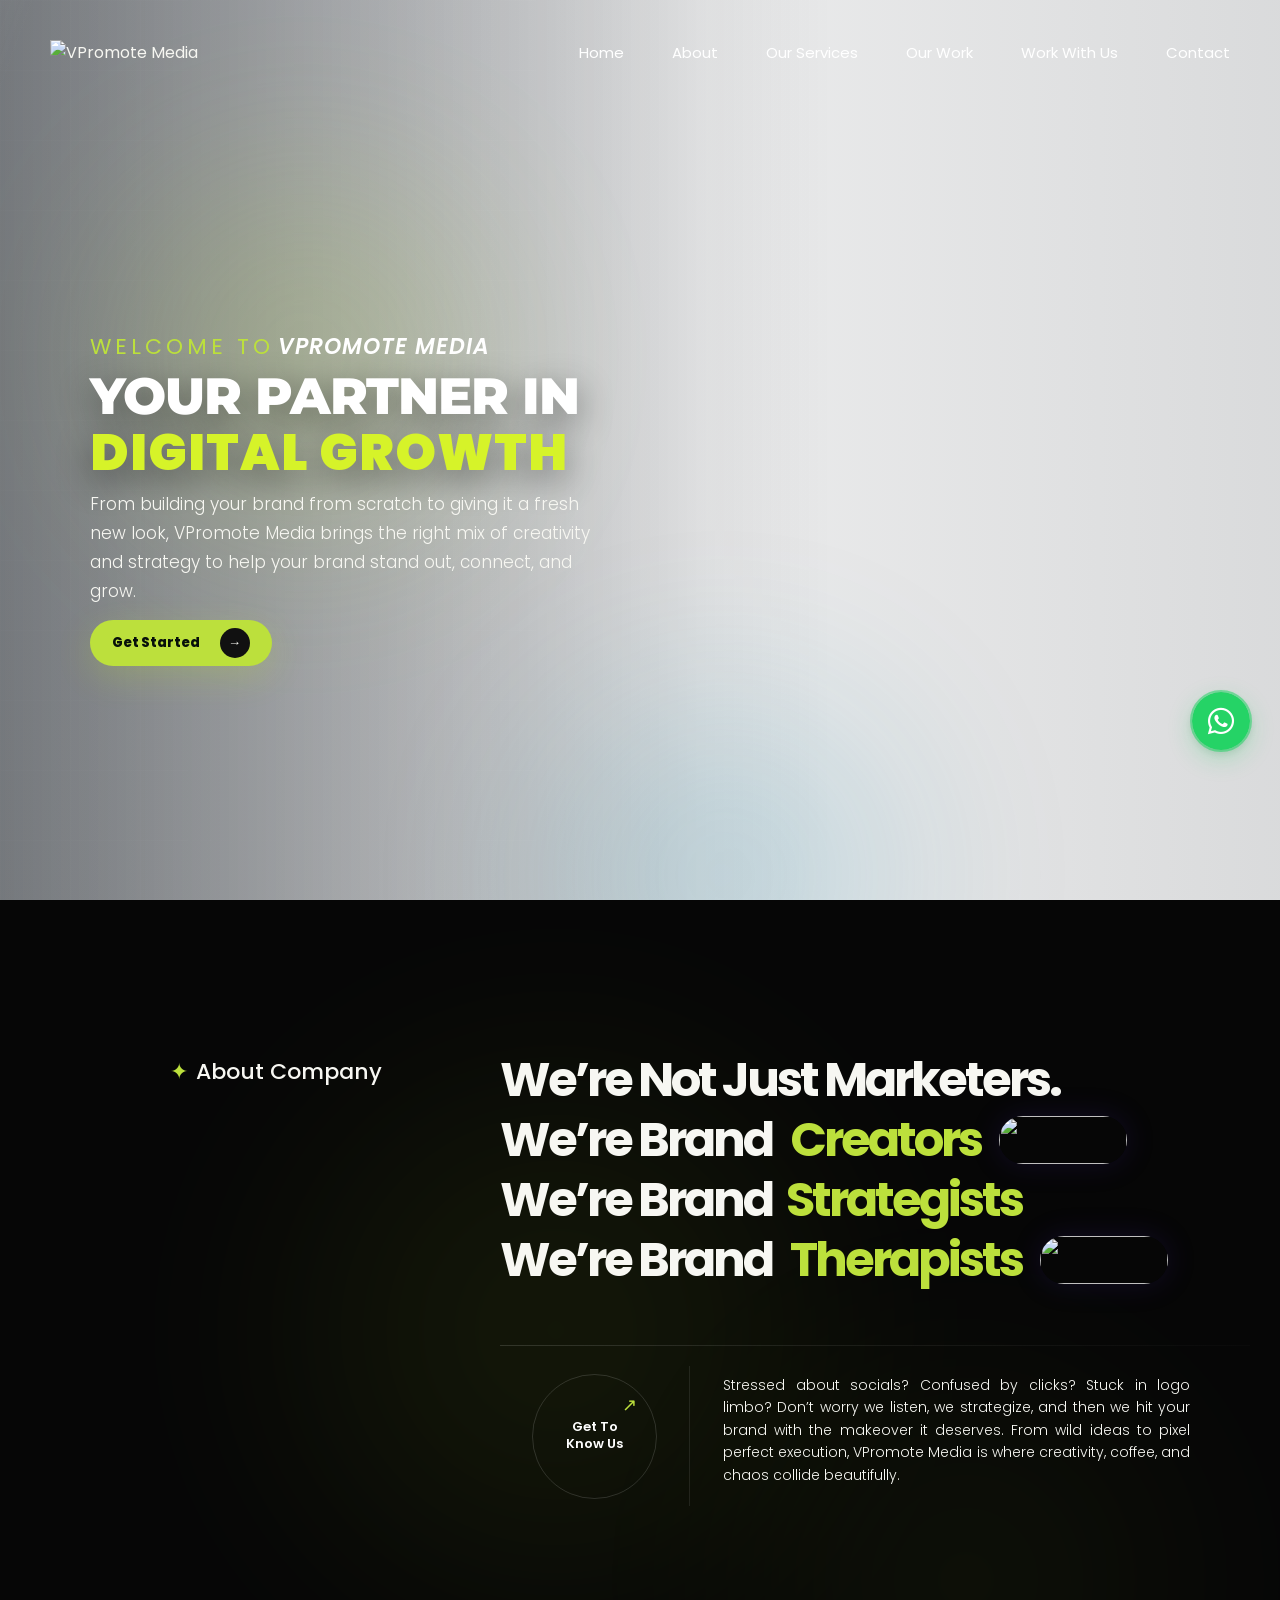
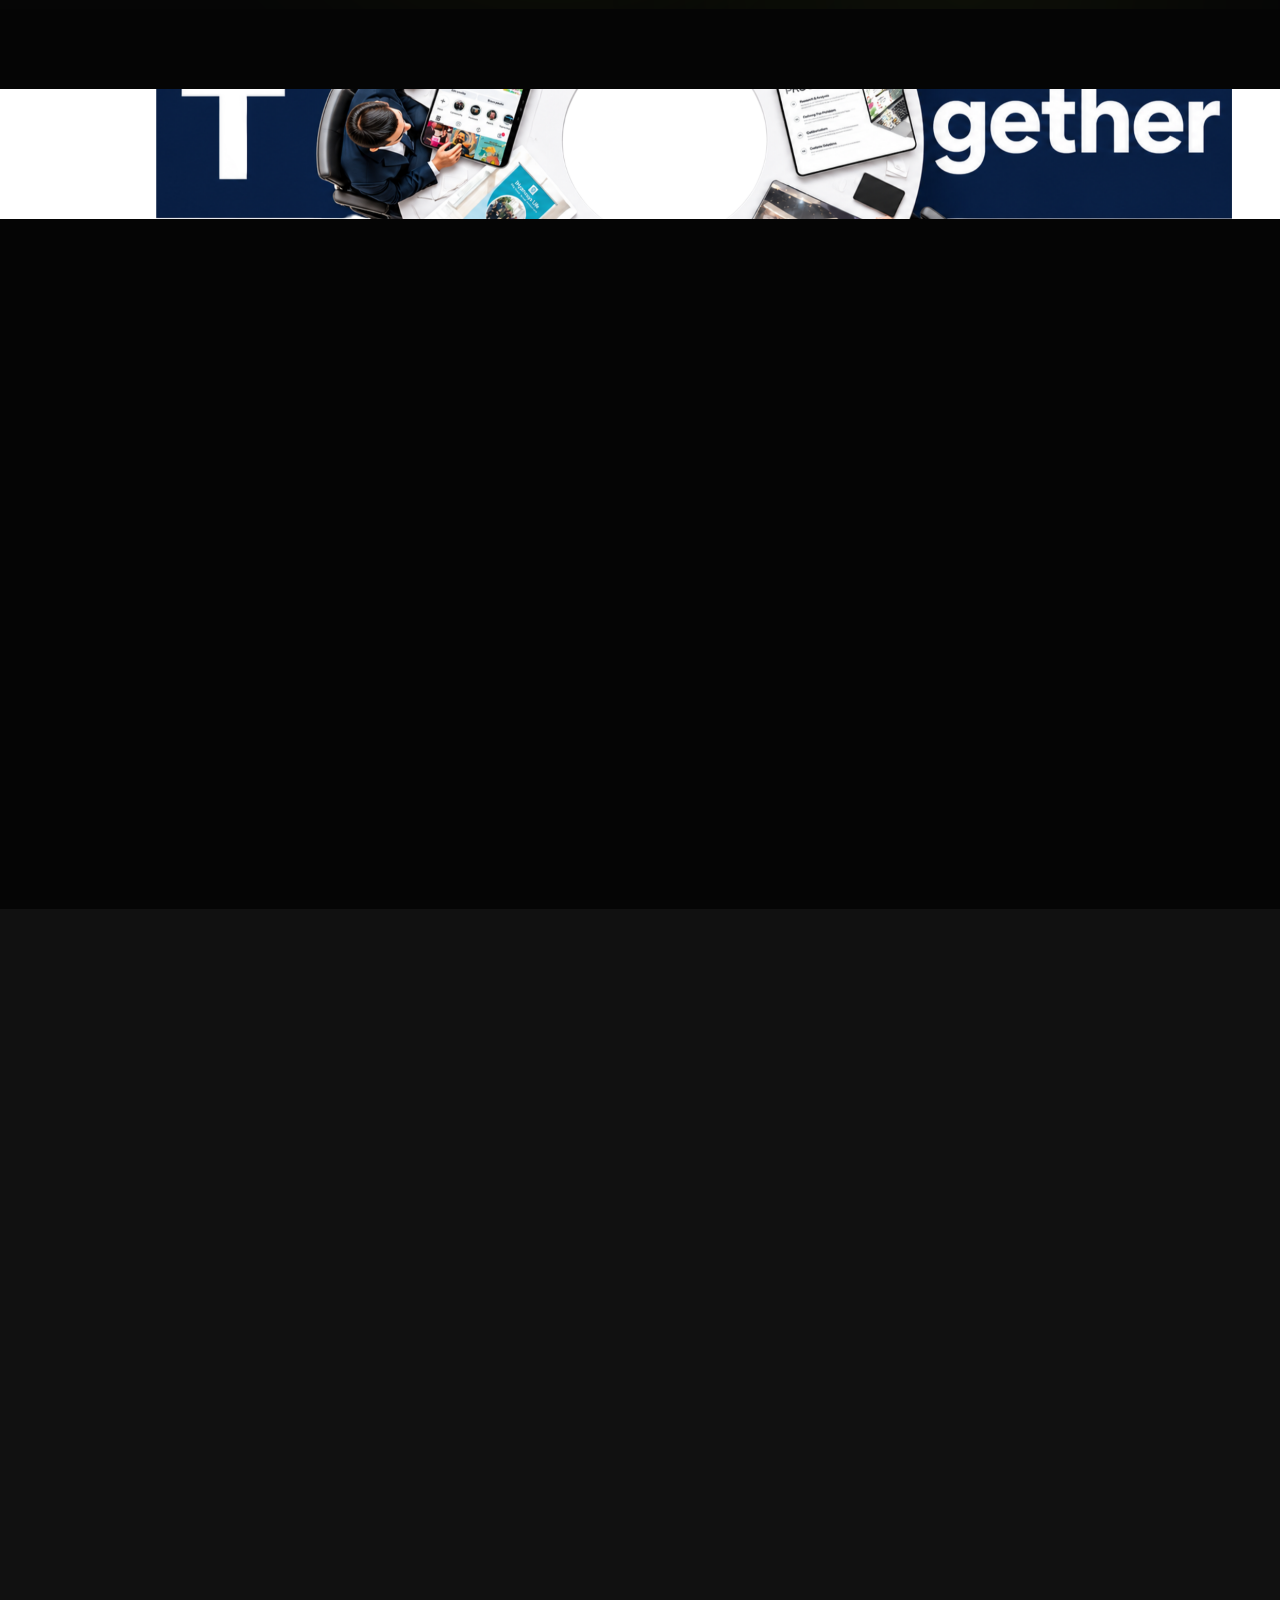
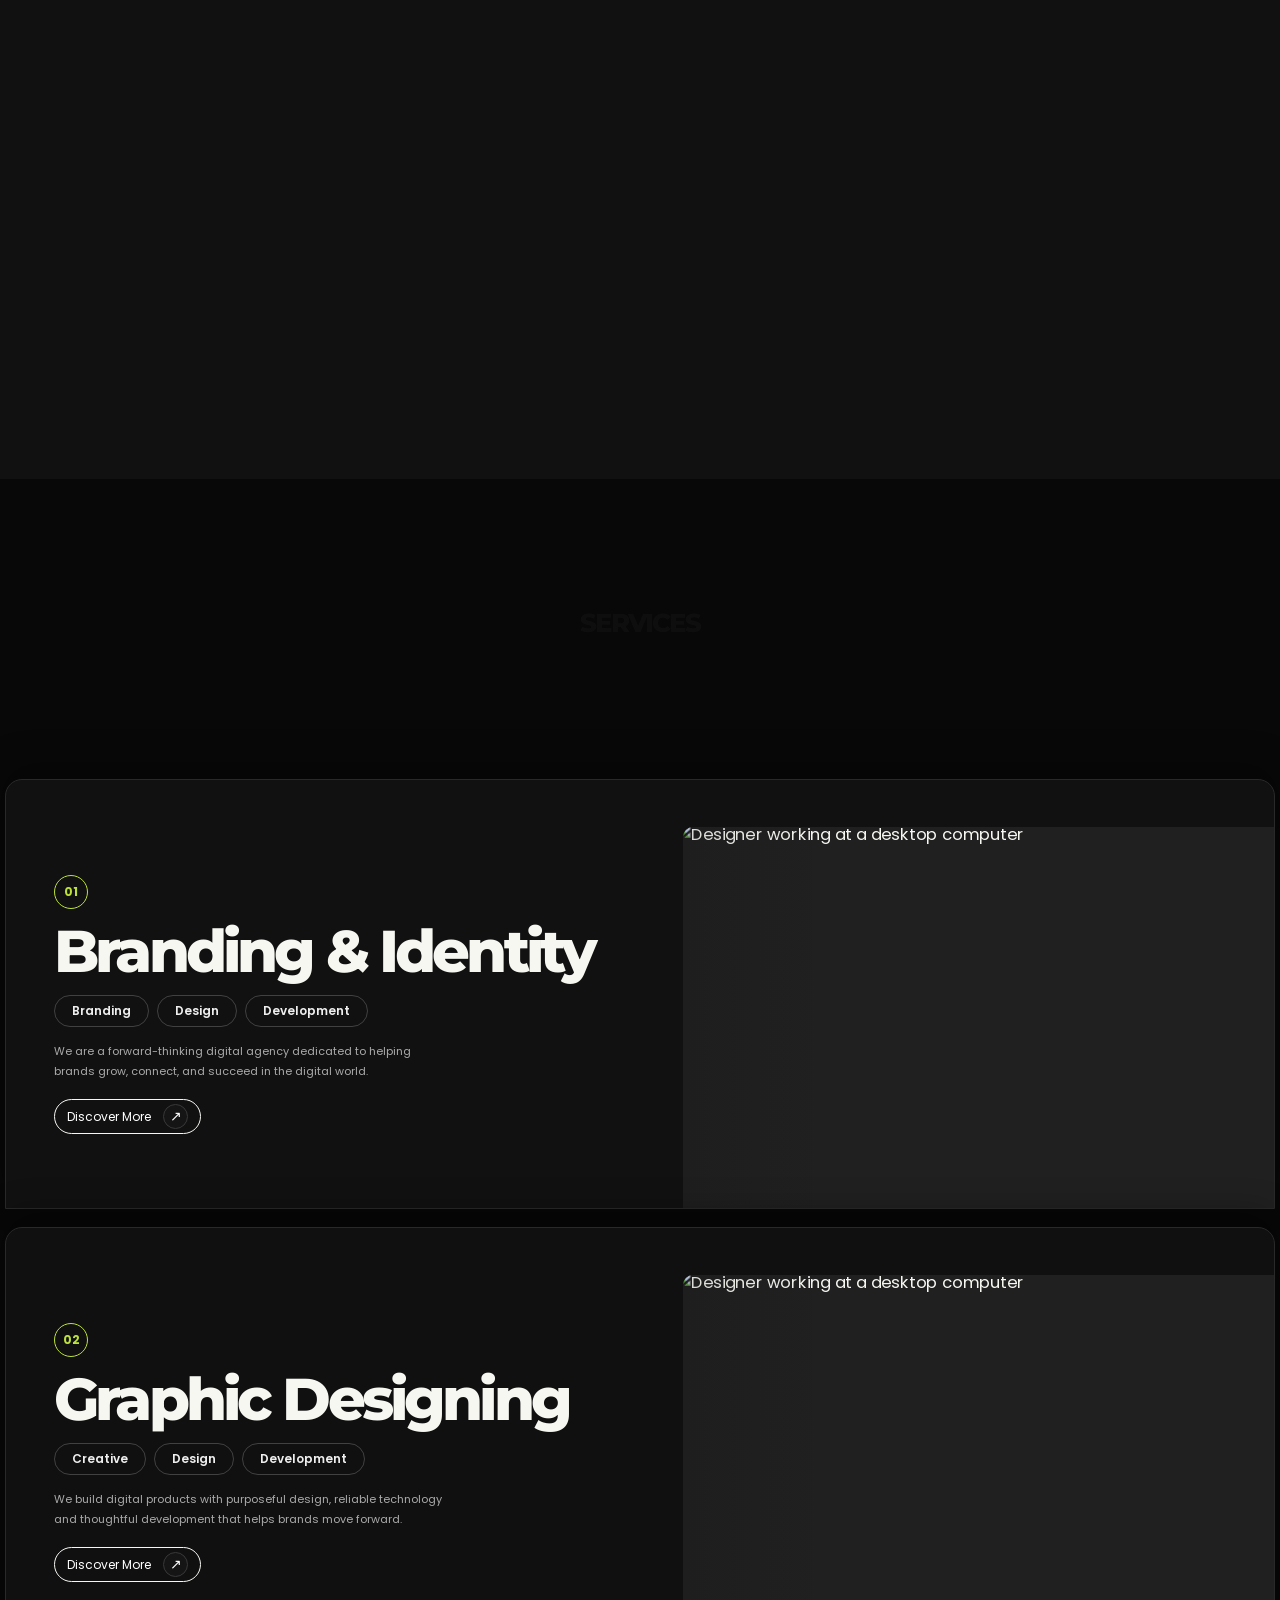
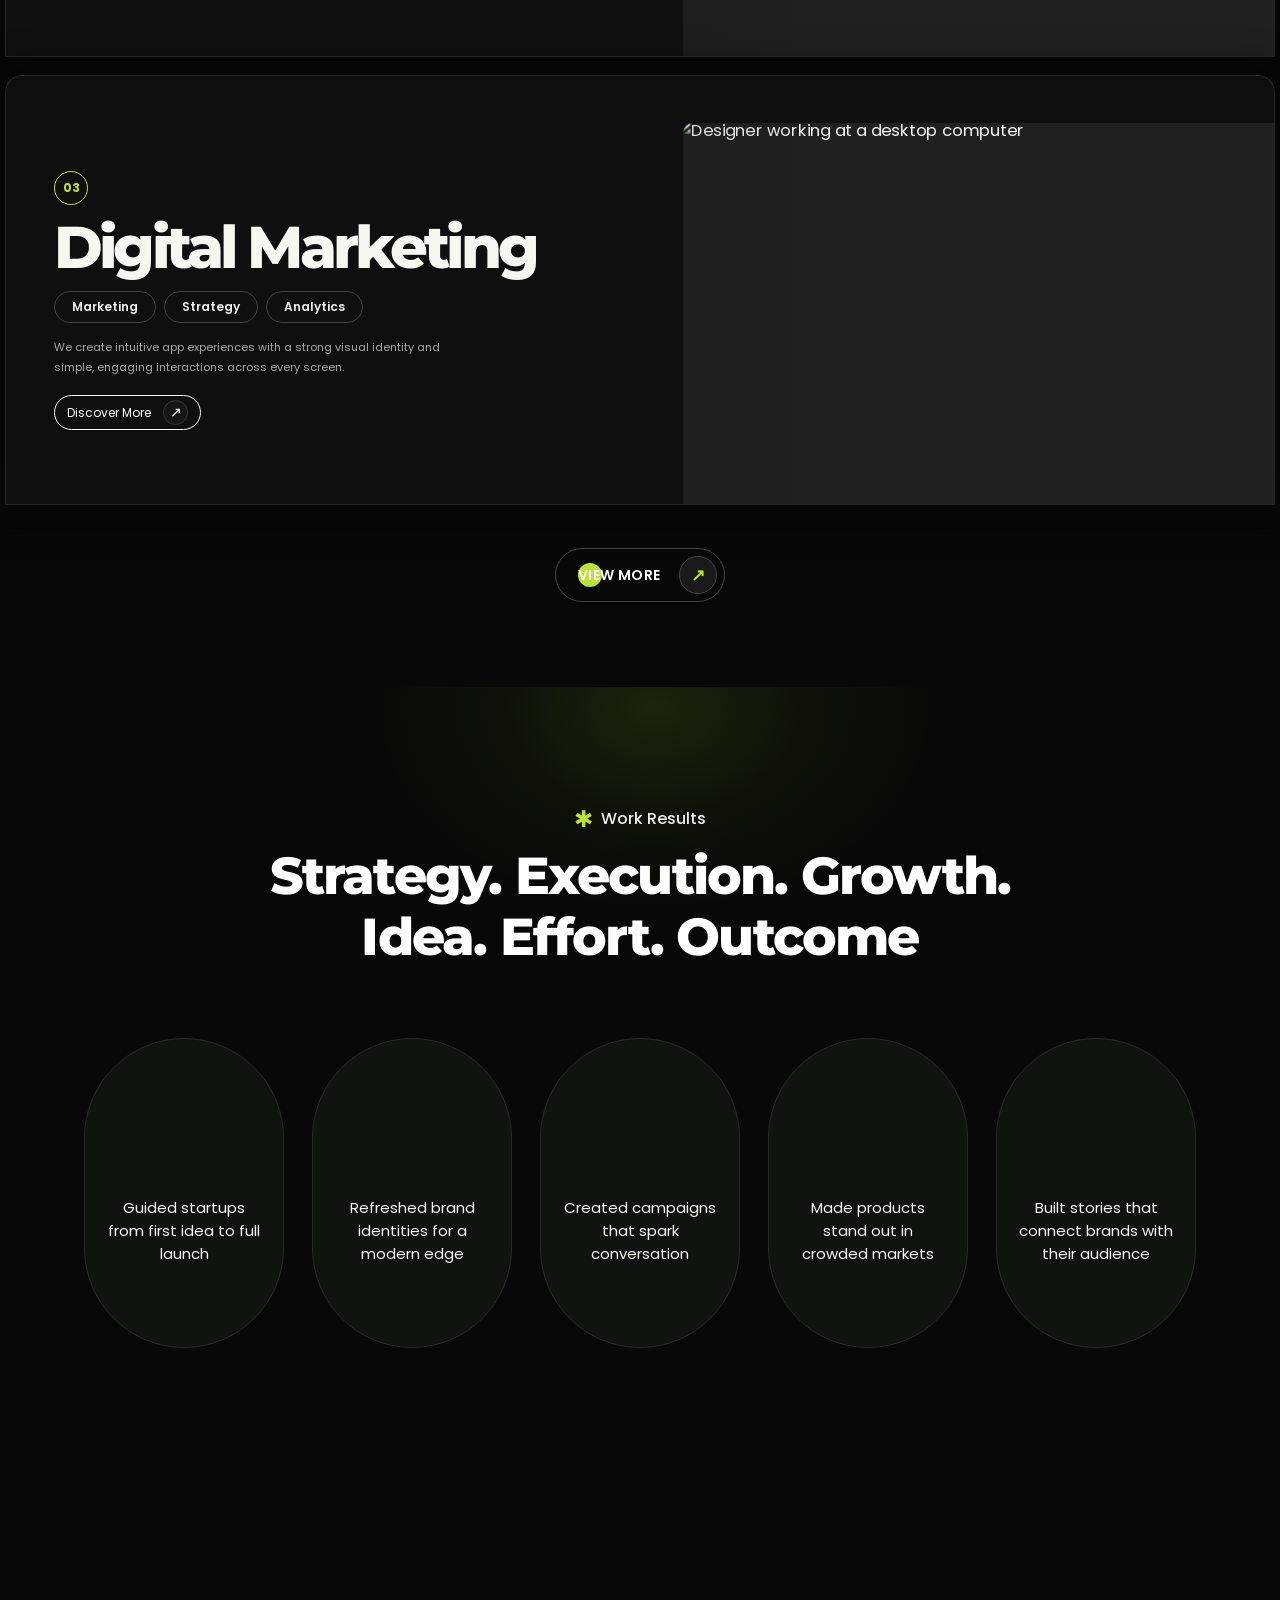
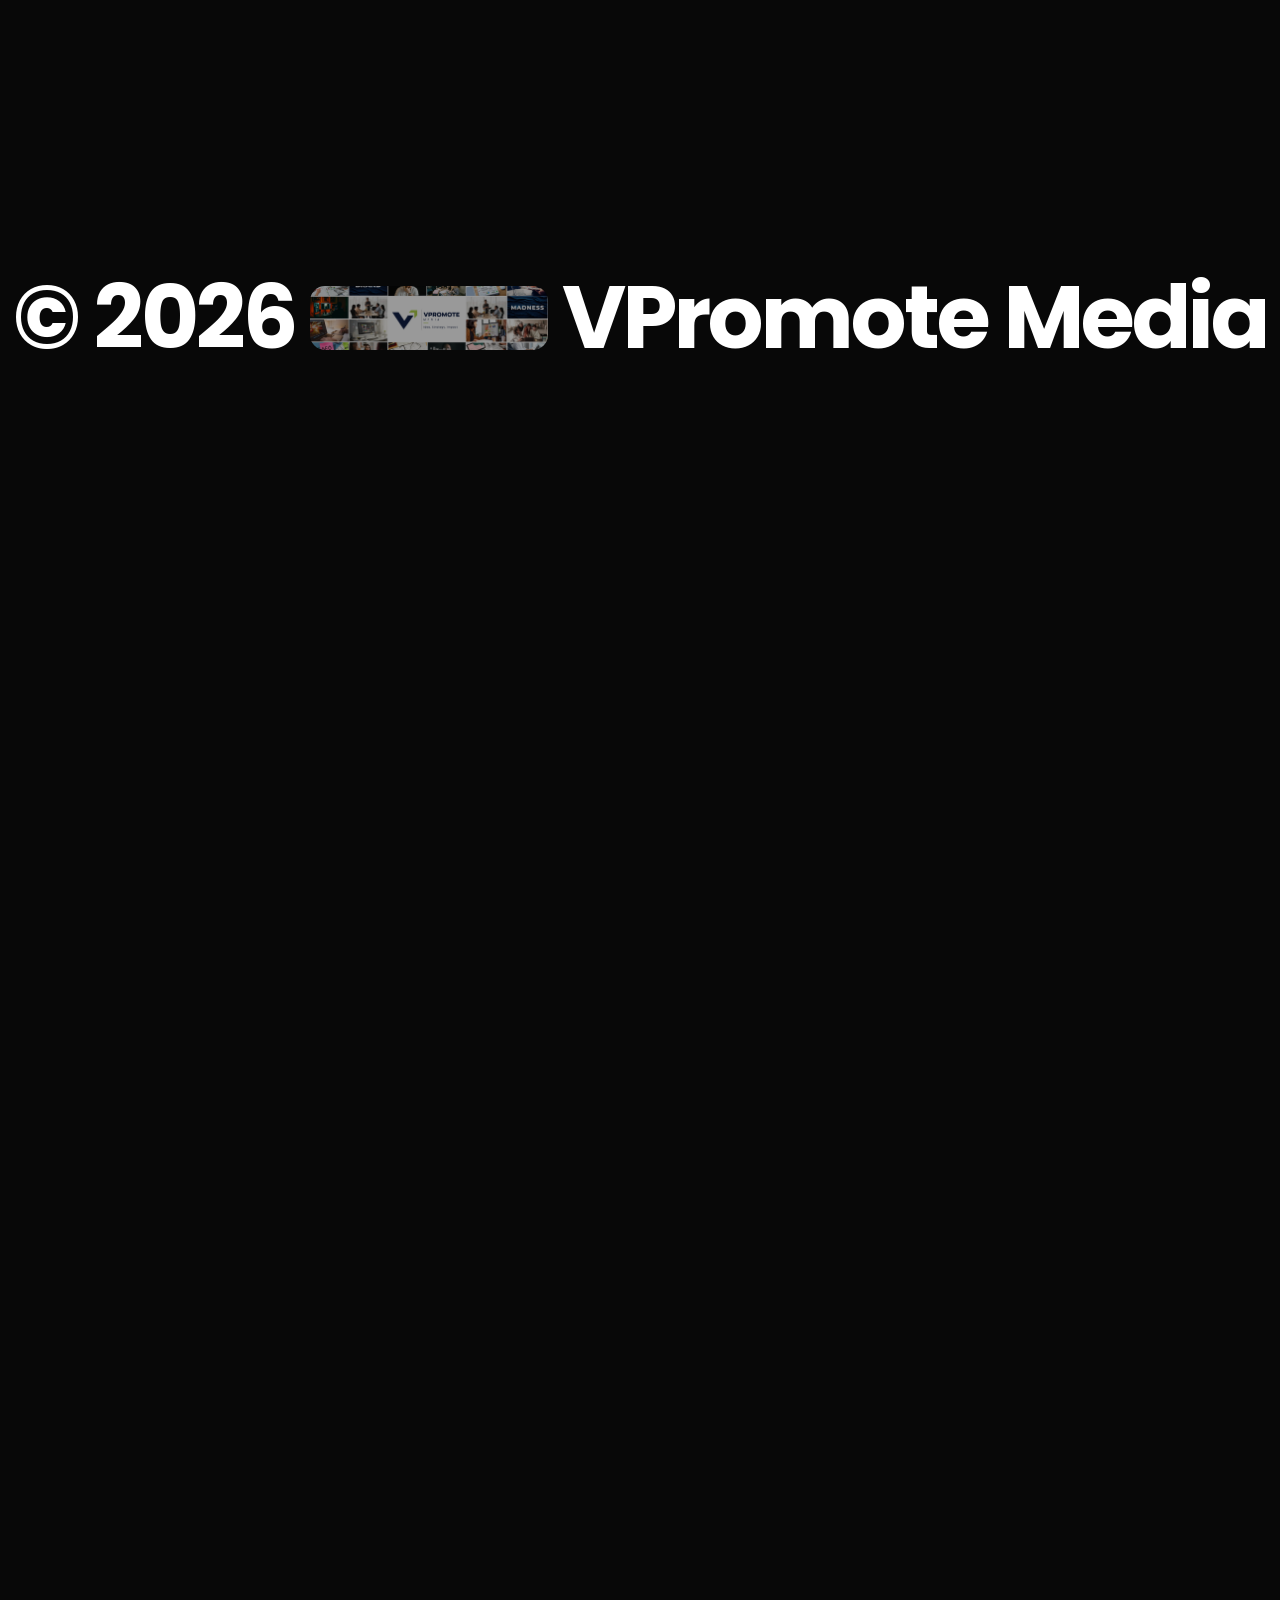
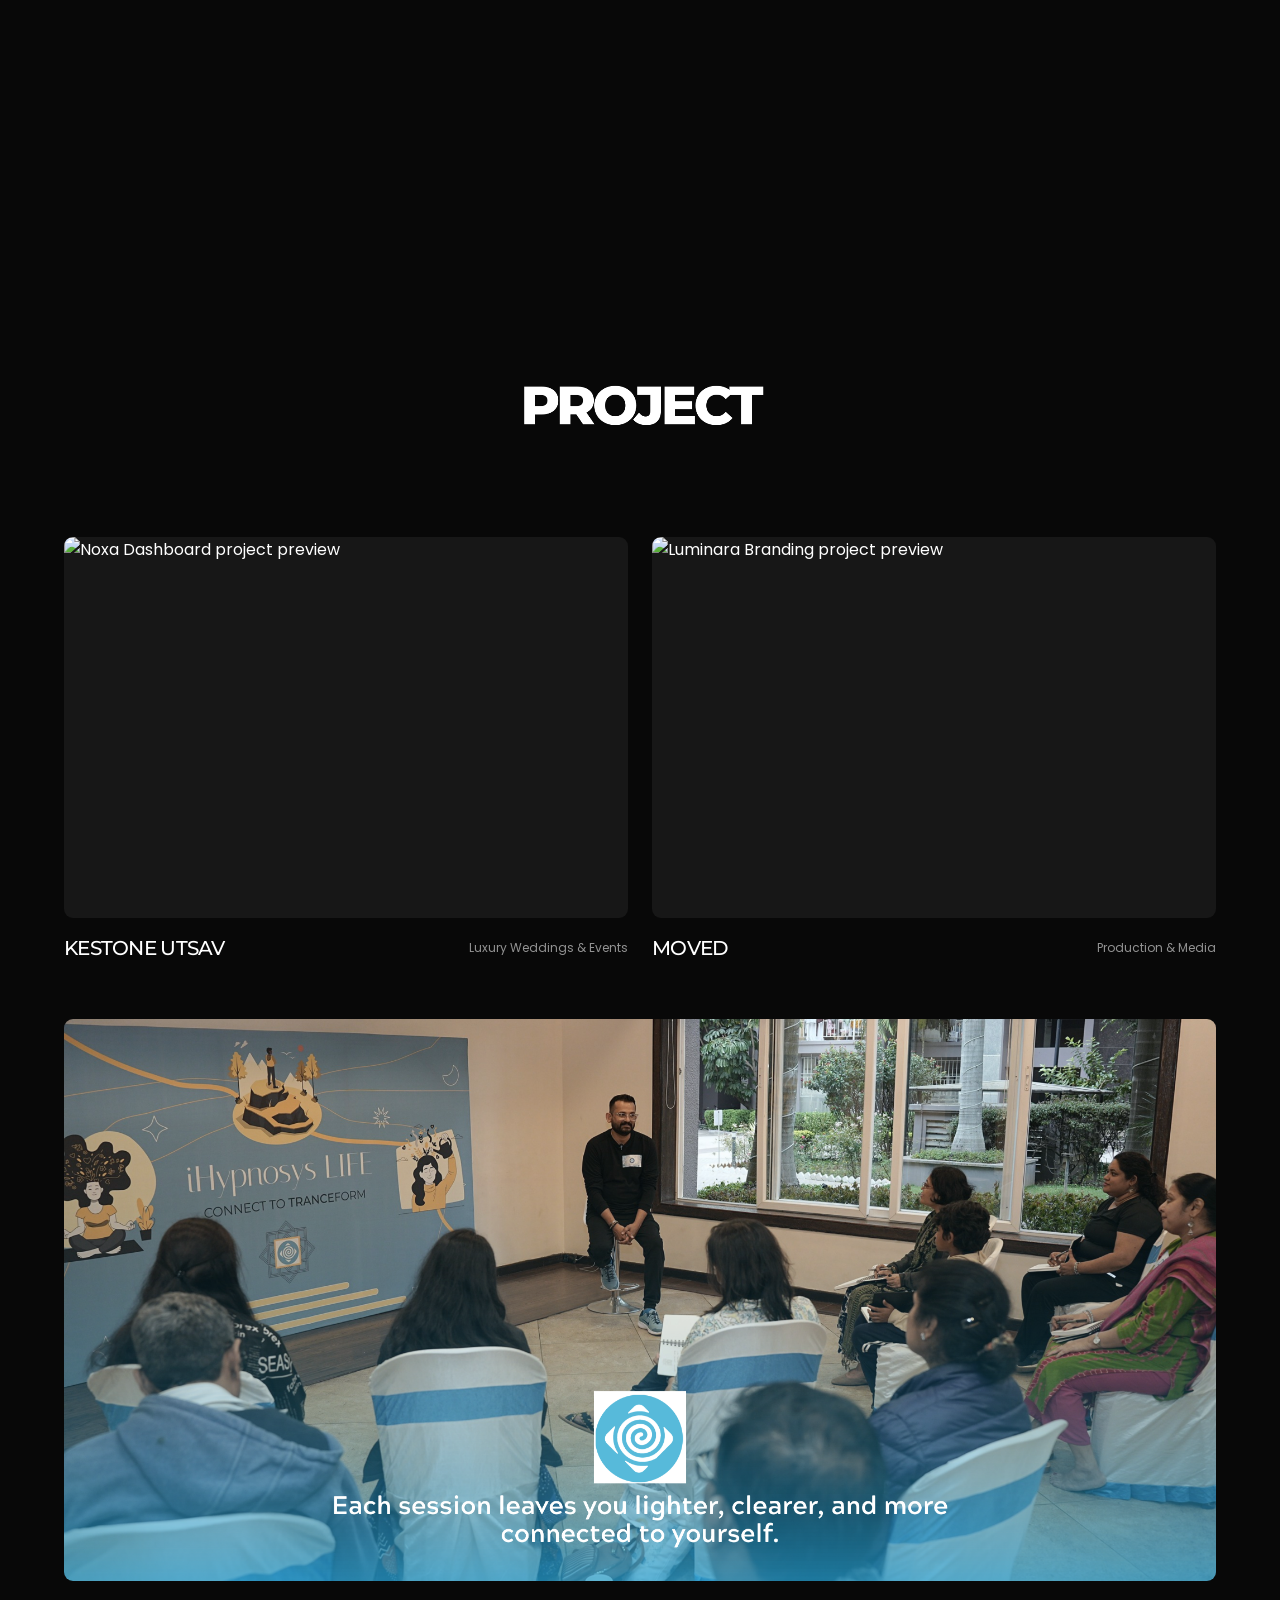
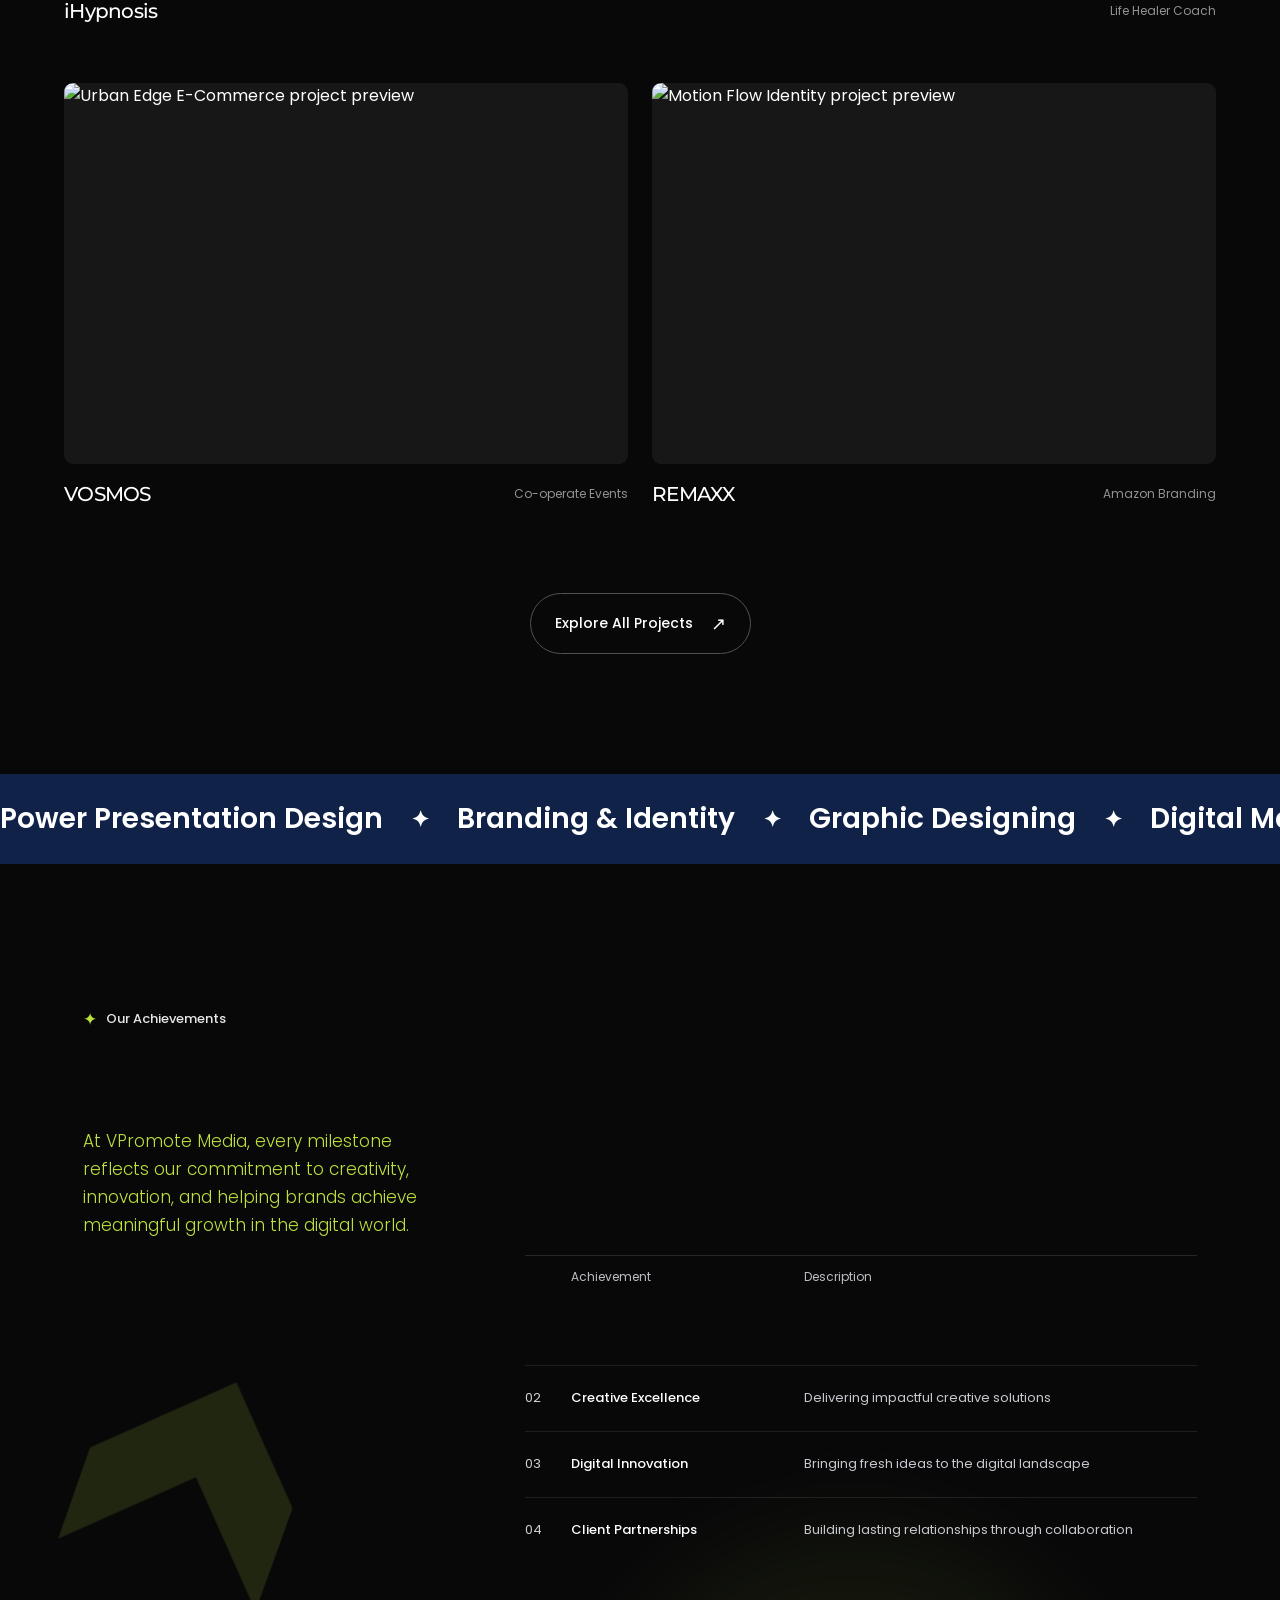
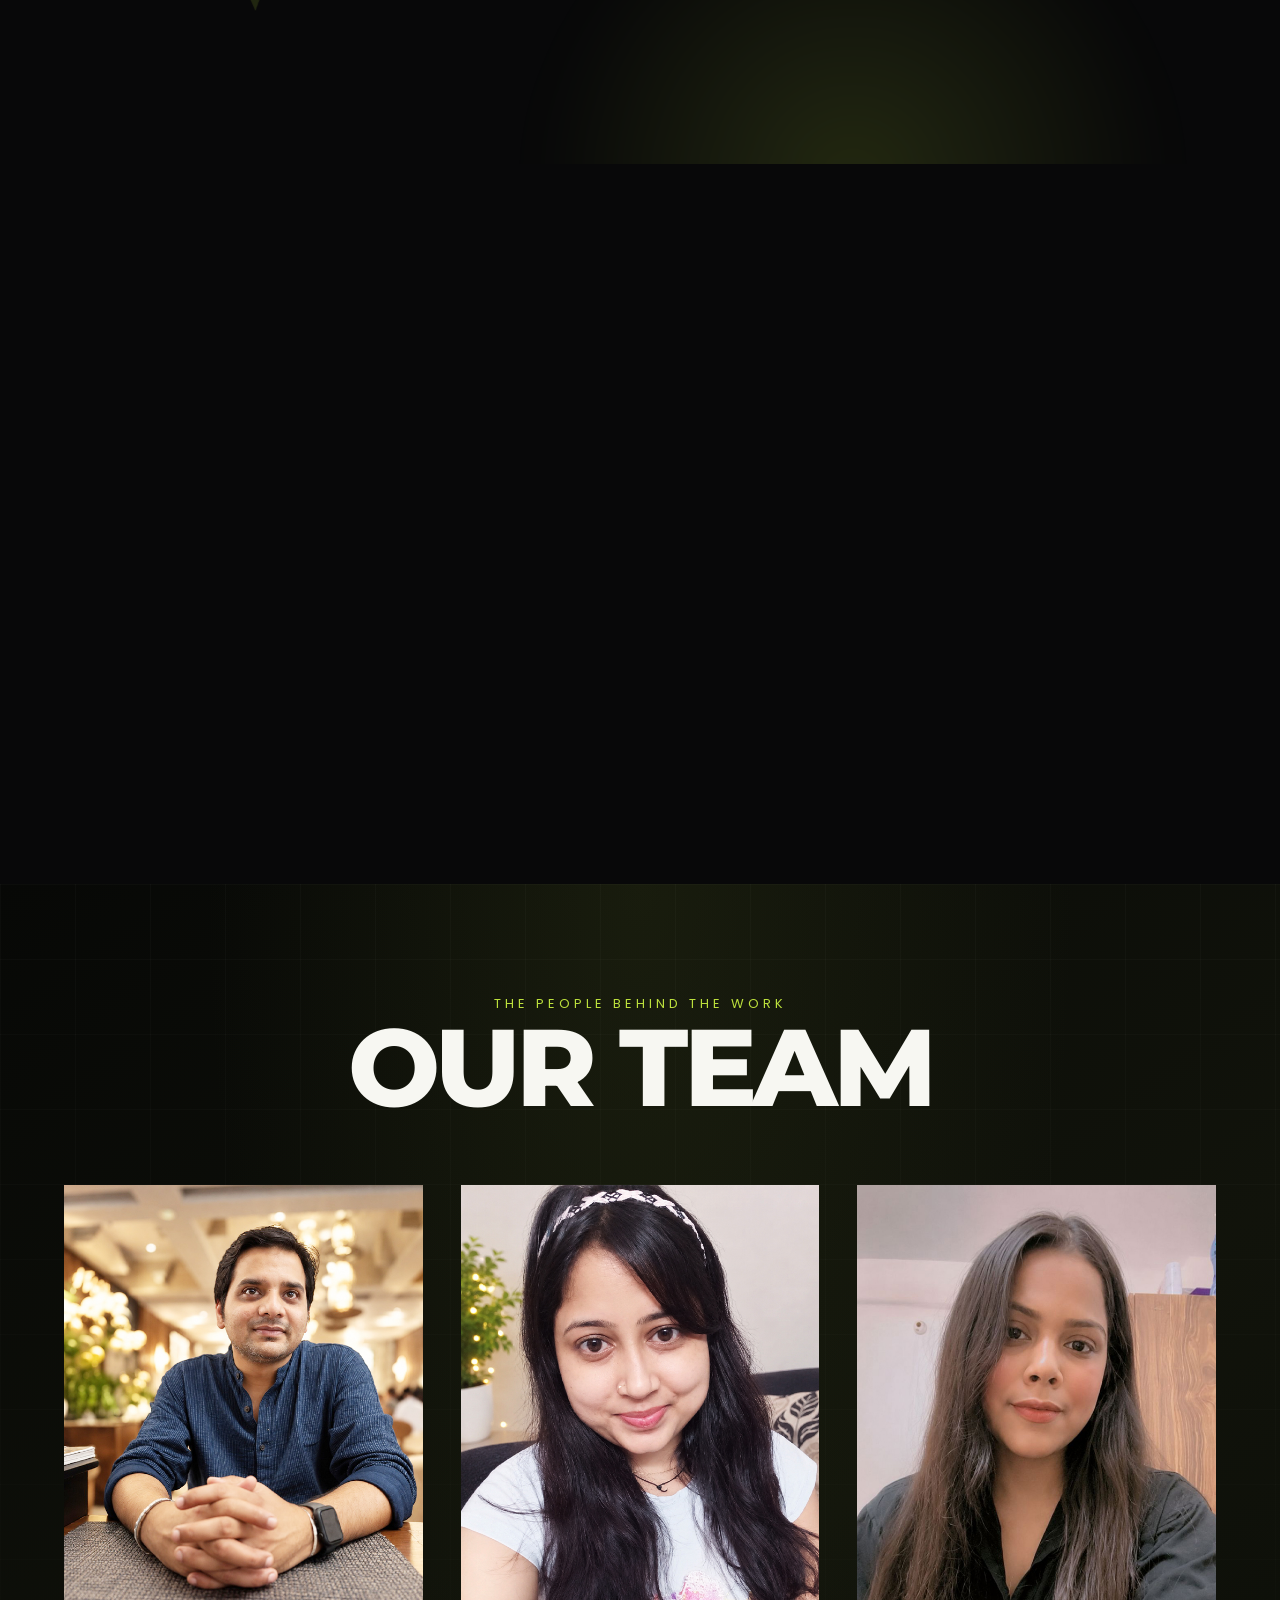
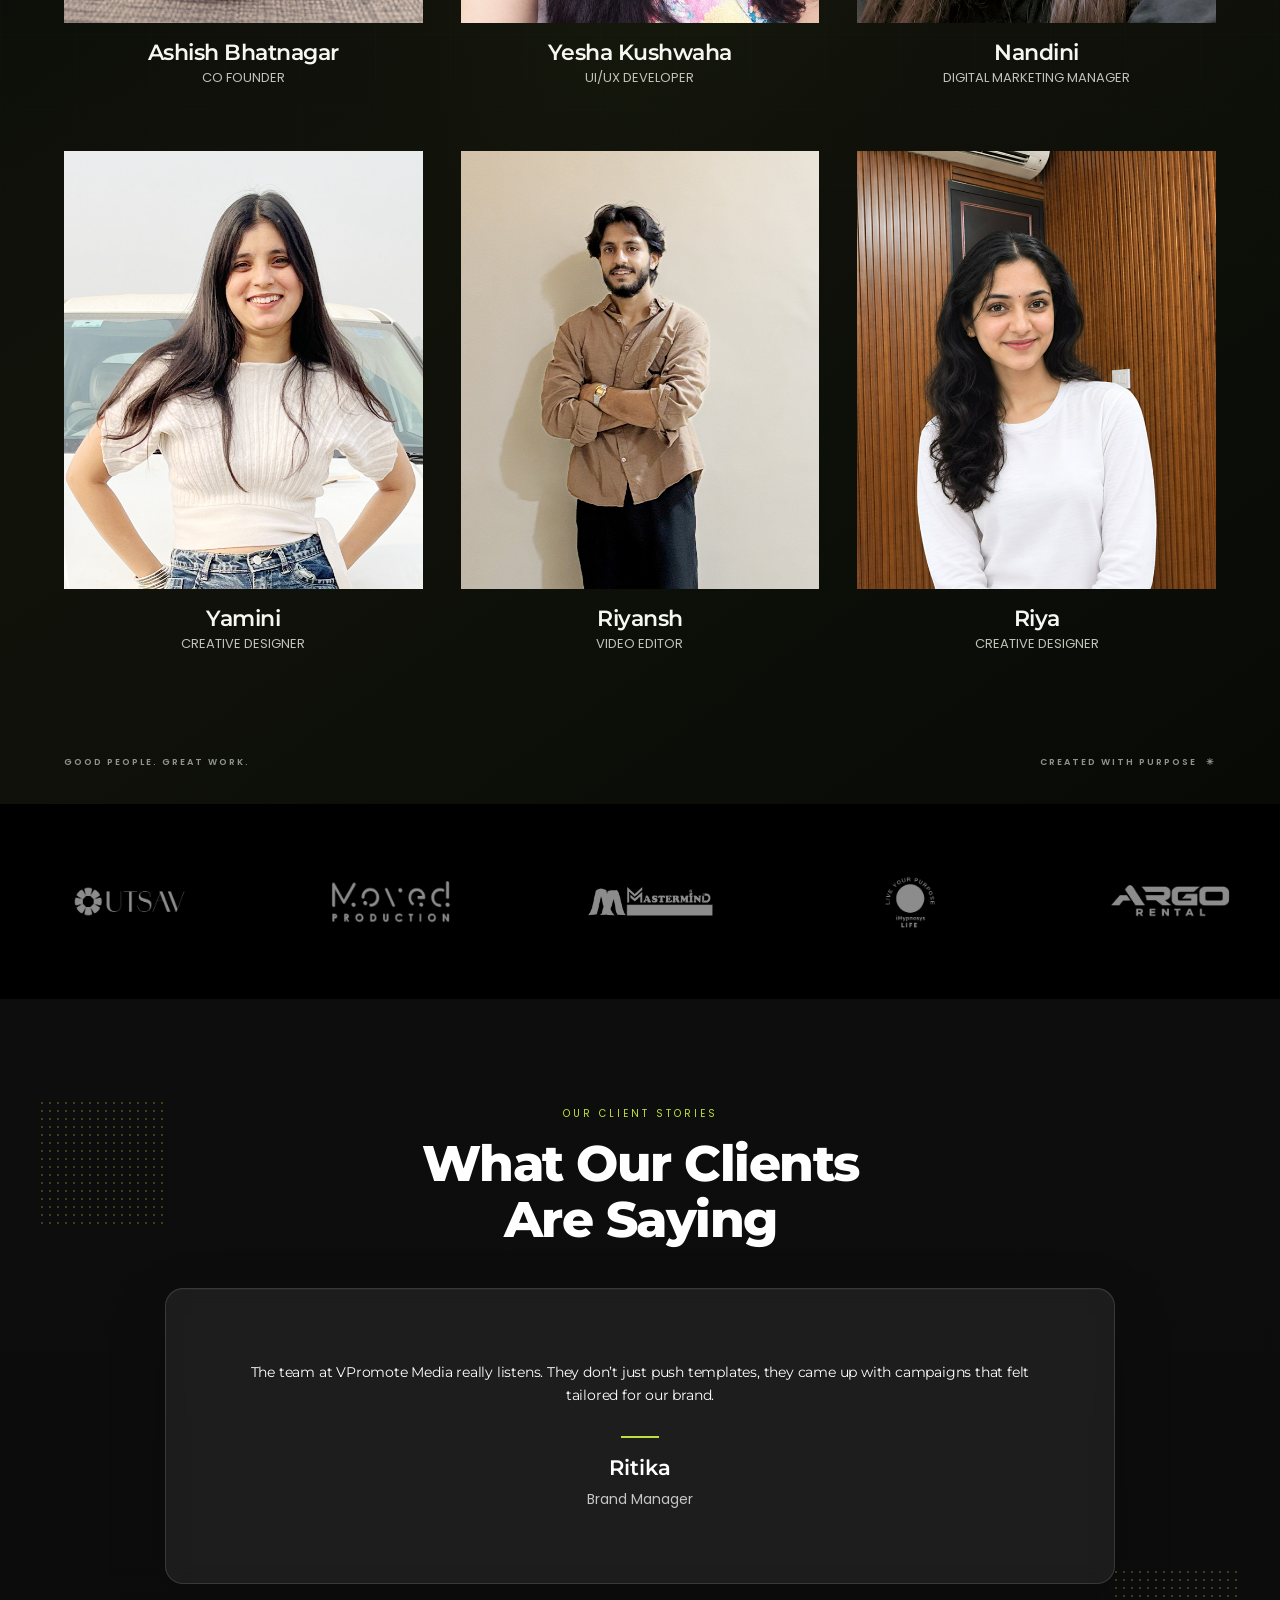
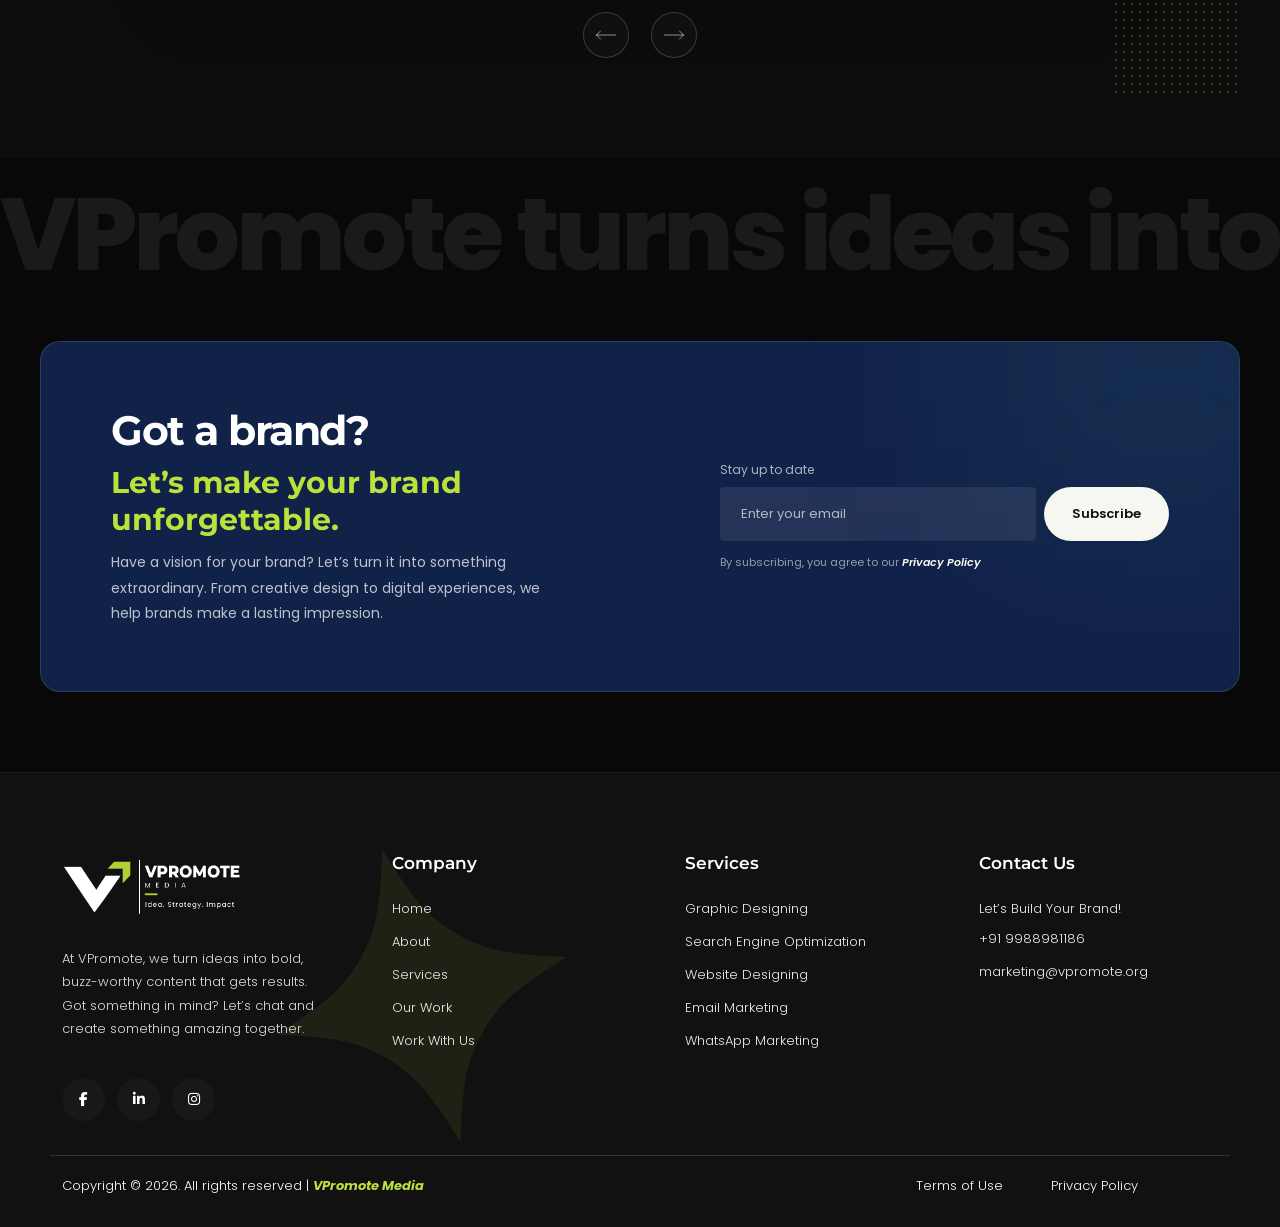
==== commit bb858a86: "Nov New Commit Nov New Commit" ====
--- a/index.html
+++ b/index.html
@@ -48,7 +48,7 @@
             help your brand stand out, connect, and grow.
           </p>
 
-          <a href="#" class="hero-btn">
+          <a href="contact.html" class="hero-btn">
             <span>Get Started</span>
             <i>→</i>
           </a>
@@ -81,7 +81,7 @@
                 >We’re Brand <span class="green">Creators</span>
 
                 <img
-                  src="https://images.unsplash.com/photo-1752650735608-6895f65de119?q=80&w=1031&auto=format&fit=crop&ixlib=rb-4.1.0&ixid=NHwxMjA3fDA%3D"
+                  src="https://plus.unsplash.com/premium_photo-1661400100934-1ba03c96cc14?q=80&w=1468&auto=format&fit=crop&ixlib=rb-4.1.0&ixid=NHwxMjA3fDA%3D"
                   alt=""
                 />
               </span>
@@ -94,7 +94,7 @@
                 We’re Brand <span class="green">Therapists</span>
 
                 <img
-                  src="https://images.unsplash.com/photo-1758691737487-29b4fae83e95?q=80&w=1032&auto=format&fit=crop&ixlib=rb-4.1.0&ixid=NHwxMjA3fDA%3D"
+                  src="https://plus.unsplash.com/premium_photo-1661306417588-d89e7202b682?q=80&w=870&auto=format&fit=crop&ixlib=rb-4.1.0&ixid=NHwxMjA3fDA%3D"
                   alt=""
                 />
               </span>
@@ -107,7 +107,7 @@
             <div class="about-bottom">
               <!-- Circular button -->
               <div class="about-action">
-                <a href="#" class="about-round-btn">
+                <a href="contact.html" class="about-round-btn">
                   <span> Get To </span>
                   <span> Know Us </span>
                   <b>↗</b>
@@ -120,8 +120,8 @@
                   Stressed about socials? Confused by clicks? Stuck in logo
                   limbo? Don’t worry we listen, we strategize, and then we hit
                   your brand with the makeover it deserves. From wild ideas to
-                  pixel perfect execution, VPromote is where creativity, coffee,
-                  and chaos collide beautifully.
+                  pixel perfect execution, VPromote Media is where creativity,
+                  coffee, and chaos collide beautifully.
                 </p>
               </div>
             </div>
@@ -136,10 +136,7 @@
       <section class="video-zoom-section" id="videoZoomSection">
         <div class="video-zoom-stage">
           <div class="video-zoom-image">
-            <img
-              src="https://images.unsplash.com/photo-1758691737138-7b9b1884b1db?q=80&w=1032&auto=format&fit=crop&ixlib=rb-4.1.0&ixid=NHwxMjA3fDA%3D"
-              alt="About Company"
-            />
+            <img src="assets/img/zoom.png" alt="About Company" />
           </div>
         </div>
       </section>
@@ -164,9 +161,7 @@
                 We are a forward-thinking digital agency dedicated to helping
                 brands grow, connect, and succeed in the digital world.
               </p>
-              <a href="#contact" class="discover"
-                >Discover More <span>↗</span></a
-              >
+              <a href="#" class="discover">Discover More <span>↗</span></a>
             </div>
             <div class="card-art photo-design">
               <img
@@ -187,9 +182,7 @@
                 technology and thoughtful development that helps brands move
                 forward.
               </p>
-              <a href="#contact" class="discover"
-                >Discover More <span>↗</span></a
-              >
+              <a href="#" class="discover">Discover More <span>↗</span></a>
             </div>
             <div class="card-art photo-design">
               <img
@@ -210,9 +203,7 @@
                 We create intuitive app experiences with a strong visual
                 identity and simple, engaging interactions across every screen.
               </p>
-              <a href="#contact" class="discover"
-                >Discover More <span>↗</span></a
-              >
+              <a href="#" class="discover">Discover More <span>↗</span></a>
             </div>
 
             <div class="card-art photo-design">
@@ -255,7 +246,10 @@
         <div class="skills-wrapper">
           <div class="skill-card">
             <div class="skill-percent">
-              <img src="assets/img/work_icons/1.png" alt="" />
+              <img
+                src="https://res.cloudinary.com/enrqxhaa/image/upload/v1793455278/1.png"
+                alt=""
+              />
             </div>
             <div class="skill-name">
               <p>Guided startups from first idea to full launch</p>
@@ -264,7 +258,10 @@
 
           <div class="skill-card">
             <div class="skill-percent">
-              <img src="assets/img/work_icons/2.png" alt="" />
+              <img
+                src="https://res.cloudinary.com/enrqxhaa/image/upload/v1793455279/2.png"
+                alt=""
+              />
             </div>
             <div class="skill-name">
               <p>Refreshed brand identities for a modern edge</p>
@@ -273,7 +270,10 @@
 
           <div class="skill-card">
             <div class="skill-percent">
-              <img src="assets/img/work_icons/3.png" alt="" />
+              <img
+                src="https://res.cloudinary.com/enrqxhaa/image/upload/v1793455280/3.png"
+                alt=""
+              />
             </div>
             <div class="skill-name">
               <p>Created campaigns that spark conversation</p>
@@ -282,7 +282,10 @@
 
           <div class="skill-card">
             <div class="skill-percent">
-              <img src="assets/img/work_icons/4.png" alt="" />
+              <img
+                src="https://res.cloudinary.com/enrqxhaa/image/upload/v1793455281/4.png"
+                alt=""
+              />
             </div>
             <div class="skill-name">
               <p>Made products stand out in crowded markets</p>
@@ -291,7 +294,10 @@
 
           <div class="skill-card">
             <div class="skill-percent">
-              <img src="assets/img/work_icons/5.png" alt="" />
+              <img
+                src="https://res.cloudinary.com/enrqxhaa/image/upload/v1793455282/5.png"
+                alt=""
+              />
             </div>
             <div class="skill-name">
               <p>Built stories that connect brands with their audience</p>
@@ -371,7 +377,7 @@
               >
                 <div class="project-image-wrap">
                   <img
-                    src="assets/img/projects/project-1.webp"
+                    src="https://res.cloudinary.com/enrqxhaa/image/upload/v1793455561/project-1.png"
                     alt="Noxa Dashboard project preview"
                     loading="lazy"
                   />
@@ -394,7 +400,7 @@
               >
                 <div class="project-image-wrap">
                   <img
-                    src="assets/img/projects/project-2.webp"
+                    src="https://res.cloudinary.com/enrqxhaa/image/upload/v1793455542/project-2.png"
                     alt="Luminara Branding project preview"
                     loading="lazy"
                   />
@@ -440,7 +446,7 @@
               >
                 <div class="project-image-wrap">
                   <img
-                    src="assets/img/projects/project-4.webp"
+                    src="https://res.cloudinary.com/enrqxhaa/image/upload/v1793455545/project-4.png"
                     alt="Urban Edge E-Commerce project preview"
                     loading="lazy"
                   />
@@ -463,7 +469,7 @@
               >
                 <div class="project-image-wrap">
                   <img
-                    src="assets/img/projects/project-5.webp"
+                    src="https://res.cloudinary.com/enrqxhaa/image/upload/v1793455544/project-5.png"
                     alt="Motion Flow Identity project preview"
                     loading="lazy"
                   />
@@ -782,49 +788,46 @@
         TESTIMONIALS SECTION
       ========================= -->
       <section class="testimonial-section" id="testimonials">
+        <!-- Background -->
+        <div class="testimonial-bg"></div>
+        <div class="testimonial-overlay"></div>
+
+        <!-- Decorative Dots -->
+        <div class="testimonial-dots float-orb testimonial-dots-left"></div>
+        <div class="testimonial-dots float-orb testimonial-dots-right"></div>
+
         <div class="testimonial-container">
-          <div class="testimonial-panel"></div>
-          <div class="testimonial-dots testimonial-dots-left"></div>
-          <div class="testimonial-dots testimonial-dots-bottom"></div>
-
-          <!-- Section Heading -->
+          <!-- Heading -->
           <div class="testimonial-heading">
-            <span class="testimonial-label">OUR CLIENT STORIES</span>
-            <h2>What Our Clients<br />Are Saying</h2>
-          </div>
-
-          <!-- Client Image -->
-          <div class="testimonial-visual">
-            <div class="testimonial-image-wrap">
-              <img
-                id="testimonialImage"
-                src="https://images.unsplash.com/photo-1494790108377-be9c29b29330?auto=format&fit=crop&w=1000&q=85"
-                alt="Client portrait"
-              />
-
-              <div class="testimonial-quote-icon" aria-hidden="true">
-                <svg viewBox="0 0 24 24" fill="currentColor">
-                  <path
-                    d="M10 11H5.8c.3-2.1 1.5-3.2 3.8-4.2L8.5 4.5C4.8 6 3 8.5 3 12.3V19h7v-8zm11 0h-4.2c.3-2.1 1.5-3.2 3.8-4.2l-1.1-2.3c-3.7 1.5-5.5 4-5.5 7.8V19h7v-8z"
-                  />
-                </svg>
-              </div>
-            </div>
-          </div>
-
-          <!-- Client Testimonial -->
+            <span class="testimonial-label"> OUR CLIENT STORIES </span>
+
+            <h2>
+              What Our Clients<br />
+              Are Saying
+            </h2>
+          </div>
+
+          <!-- Testimonial Card -->
           <div class="testimonial-content" aria-live="polite">
-            <div class="testimonial-count" id="testimonialCount">
-              01 <span>/ 07</span>
-            </div>
-
-            <div class="testimonial-text-wrap">
-              <h3 id="testimonialTitle">Your testimonial title goes here</h3>
-
-              <div class="testimonial-author">
-                <span class="testimonial-author-line"></span>
-                <h4 id="testimonialName">Client Name</h4>
-                <p id="testimonialRole">Client Role</p>
+            <div class="testimonial-glass-card">
+              <!-- Counter -->
+              <div class="testimonial-count" id="testimonialCount">01 / 08</div>
+
+              <!-- Content -->
+              <div class="testimonial-text-wrap">
+                <h3 id="testimonialTitle">
+                  The team at VPromote Media really listens. They create
+                  campaigns tailored to our brand.
+                </h3>
+
+                <!-- Client Details -->
+                <div class="testimonial-author">
+                  <span class="testimonial-author-line"></span>
+
+                  <h4 id="testimonialName">Ritika</h4>
+
+                  <p id="testimonialRole">Brand Manager</p>
+                </div>
               </div>
             </div>
 
@@ -922,15 +925,58 @@
                 connects and campaigns that convert. No fluff, just real results
                 wrapped in bold creativity.</span
               >
-              <span class="marquee-symbol">✦</span>
               <span
                 >VPromote turns ideas into action and brands into buzz. Our team
                 blends strategy, design, and storytelling to craft content that
                 connects and campaigns that convert. No fluff, just real results
                 wrapped in bold creativity.</span
               >
-              <span class="marquee-symbol">✦</span>
-            </div>
+            </div>
+          </div>
+        </div>
+      </section>
+
+      <!-- =========================
+        CTA SECTION
+      ========================= -->
+      <section class="newsletter-cta" id="newsletter">
+        <div class="cta-container">
+          <!-- Left Content -->
+          <div class="cta-content">
+            <h2>Got a brand?</h2>
+            <h3>Let’s make your brand unforgettable.</h3>
+
+            <p>
+              Have a vision for your brand? Let’s turn it into something
+              extraordinary. From creative design to digital experiences, we
+              help brands make a lasting impression.
+            </p>
+          </div>
+
+          <!-- Right Form -->
+          <div class="cta-form-wrapper">
+            <span class="cta-label">Stay up to date</span>
+
+            <form class="cta-form" id="newsletterForm">
+              <div class="cta-input-group">
+                <input
+                  type="email"
+                  id="newsletterEmail"
+                  name="email"
+                  placeholder="Enter your email"
+                  required
+                />
+
+                <button type="submit" id="subscribeBtn">Subscribe</button>
+              </div>
+
+              <p class="cta-message" id="ctaMessage" aria-live="polite"></p>
+
+              <p class="cta-privacy">
+                By subscribing, you agree to our
+                <a href="privacy-policy.html">Privacy Policy</a>
+              </p>
+            </form>
           </div>
         </div>
       </section>
--- a/assets/css/style.css
+++ b/assets/css/style.css
@@ -5,7 +5,6 @@
 /* =========================
    GLOBAL
 ========================= */
-
 * {
   margin: 0;
   padding: 0;
@@ -80,8 +79,18 @@
 }
 
 /* =========================
-   NAVBAR
+  NAVBAR CSS
 ========================= */
+
+/* =========================================
+   VPROMOTE MEDIA - COMPLETE RESPONSIVE NAVBAR
+   Theme: Dark Navy + Lime Green
+========================================= */
+
+/* =========================
+   1. HEADER
+========================= */
+
 .site-header {
   position: absolute;
   top: 0;
@@ -97,57 +106,462 @@
   justify-content: space-between;
 }
 
+/* =========================
+   2. LOGO
+========================= */
+
 .logo {
+  display: flex;
+  align-items: center;
   width: 180px;
+  flex-shrink: 0;
+  text-decoration: none;
 }
 
 .logo img {
+  display: block;
   width: 100%;
   height: auto;
-}
+  object-fit: contain;
+}
+
+/* =========================
+   3. DESKTOP NAVIGATION
+========================= */
 
 .desktop-nav {
   display: flex;
   align-items: center;
+  justify-content: flex-end;
   gap: 48px;
 }
 
 .desktop-nav a {
+  position: relative;
   font-size: 15px;
   font-weight: 400;
   color: #ffffff;
+  text-decoration: none;
+  white-space: nowrap;
   transition: color 0.3s ease;
 }
 
 .desktop-nav a:hover {
-  color: var(--secondary);
-}
-
-/* Mobile button */
+  color: var(--secondary, #c4e637);
+}
+
+/* =========================
+   4. MOBILE MENU BUTTON
+========================= */
+
 .menu-toggle {
   display: none;
-  width: 42px;
-  height: 42px;
-  border: 0;
-  background: transparent;
+  width: 44px;
+  height: 44px;
+  padding: 0;
+
+  align-items: center;
+  justify-content: center;
+  flex-direction: column;
+  gap: 6px;
+
+  background: rgba(255, 255, 255, 0.06);
+  border: 1px solid rgba(255, 255, 255, 0.2);
+  border-radius: 50%;
+
   cursor: pointer;
-  flex-direction: column;
-  justify-content: center;
-  align-items: center;
-  gap: 6px;
+
+  position: relative;
+  z-index: 1003;
+
+  transition:
+    background 0.3s ease,
+    border-color 0.3s ease;
+}
+
+.menu-toggle:hover {
+  background: rgba(255, 255, 255, 0.12);
+  border-color: rgba(255, 255, 255, 0.3);
 }
 
 .menu-toggle span {
-  width: 26px;
+  display: block;
+  width: 19px;
   height: 2px;
+
   background: #ffffff;
-  transition: 0.3s ease;
-}
-
-/* Mobile nav */
+  border-radius: 10px;
+
+  transition:
+    transform 0.3s ease,
+    opacity 0.3s ease;
+}
+
+/* Hamburger to Cross */
+
+.menu-toggle.active span:nth-child(1) {
+  transform: translateY(4px) rotate(45deg);
+}
+
+.menu-toggle.active span:nth-child(2) {
+  opacity: 0;
+}
+
+.menu-toggle.active span:nth-child(3) {
+  transform: translateY(-4px) rotate(-45deg);
+}
+
+/* =========================
+   5. MOBILE NAV DEFAULT
+========================= */
+
 .mobile-nav {
   display: none;
 }
+
+/* =========================
+   6. BACKGROUND BLUR OVERLAY
+========================= */
+
+.menu-backdrop {
+  position: fixed;
+  inset: 0;
+
+  background: rgba(5, 12, 25, 0.48);
+
+  backdrop-filter: blur(0px);
+  -webkit-backdrop-filter: blur(0px);
+
+  opacity: 0;
+  visibility: hidden;
+  pointer-events: none;
+
+  z-index: 998;
+
+  transition:
+    opacity 0.35s ease,
+    backdrop-filter 0.35s ease,
+    visibility 0.35s ease;
+}
+
+.menu-backdrop.active {
+  opacity: 1;
+  visibility: visible;
+  pointer-events: auto;
+
+  backdrop-filter: blur(8px);
+  -webkit-backdrop-filter: blur(8px);
+}
+
+/* =========================
+   7. TABLET & MOBILE
+========================= */
+
+@media (max-width: 850px) {
+
+  .site-header {
+    position: absolute;
+    top: 0;
+    left: 0;
+    width: 100%;
+    z-index: 1000;
+  }
+
+  .navbar {
+    height: 72px;
+    padding: 0 16px;
+    display: flex;
+    align-items: center;
+    justify-content: space-between;
+  }
+
+  /* Hide Desktop Menu */
+
+  .desktop-nav {
+    display: none;
+  }
+
+  /* Mobile Logo */
+
+  .logo {
+    width: 140px;
+  }
+
+  /* Show Menu Button */
+
+  .menu-toggle {
+    display: flex;
+  }
+
+  /* =========================
+     8. PREMIUM MOBILE PANEL
+  ========================= */
+
+  .mobile-nav {
+    display: flex;
+    flex-direction: column;
+
+    position: absolute;
+    top: calc(100% - 7px);
+    left: 3px;
+    right: 3px;
+
+    width: auto;
+    padding: 8px 10px;
+
+    background:
+      linear-gradient(
+        155deg,
+        rgba(51, 60, 27, 0.97) 0%,
+        rgba(25, 42, 35, 0.97) 48%,
+        rgba(13, 29, 43, 0.98) 100%
+      );
+
+    border: 1px solid rgba(255, 255, 255, 0.13);
+    border-radius: 19px;
+
+    box-shadow:
+      0 20px 55px rgba(0, 0, 0, 0.35),
+      inset 0 1px 0 rgba(255, 255, 255, 0.04);
+
+    backdrop-filter: blur(20px);
+    -webkit-backdrop-filter: blur(20px);
+
+    opacity: 0;
+    visibility: hidden;
+    pointer-events: none;
+
+    transform: translateY(-10px);
+
+    transform-origin: top center;
+
+    transition:
+      opacity 0.3s ease,
+      transform 0.3s ease,
+      visibility 0.3s ease;
+  }
+
+  /* Open Menu */
+
+  .mobile-nav.active {
+    opacity: 1;
+    visibility: visible;
+    pointer-events: auto;
+
+    transform: translateY(0);
+  }
+
+  /* =========================
+     9. MENU HEADER
+  ========================= */
+
+  .mobile-nav-top {
+    display: flex;
+    align-items: center;
+    justify-content: space-between;
+
+    padding: 10px 8px 13px;
+    margin-bottom: 2px;
+
+    border-bottom: 1px solid rgba(255, 255, 255, 0.1);
+  }
+
+  .mobile-nav-label {
+    font-size: 10px;
+    font-weight: 600;
+    letter-spacing: 1.8px;
+
+    color: #c4e637;
+  }
+
+  .mobile-nav-count {
+    font-size: 10px;
+    color: rgba(255, 255, 255, 0.45);
+  }
+
+  /* =========================
+     10. NAVIGATION LINKS
+  ========================= */
+
+  .mobile-nav-link {
+    display: flex;
+    align-items: center;
+    justify-content: space-between;
+
+    min-height: 46px;
+    padding: 0 8px;
+
+    color: #ffffff;
+    font-size: 14px;
+    font-weight: 500;
+
+    text-decoration: none;
+
+    border-bottom: 1px solid rgba(255, 255, 255, 0.09);
+
+    transition:
+      color 0.25s ease,
+      padding 0.25s ease,
+      background 0.25s ease;
+  }
+
+  .mobile-nav-link:last-of-type {
+    border-bottom: none;
+  }
+
+  .mobile-nav-link:hover {
+    color: #c4e637;
+    padding-left: 12px;
+
+    background: rgba(196, 230, 55, 0.04);
+  }
+
+  /* =========================
+     11. MENU FOOTER
+  ========================= */
+
+  .mobile-nav-footer {
+    display: flex;
+    align-items: center;
+    justify-content: space-between;
+
+    padding: 13px 8px 8px;
+    margin-top: 5px;
+
+    border-top: 1px solid rgba(255, 255, 255, 0.09);
+  }
+
+  .mobile-nav-footer span:first-child {
+    font-size: 9px;
+    letter-spacing: 1px;
+
+    color: rgba(255, 255, 255, 0.5);
+  }
+
+  .mobile-nav-footer-dot {
+    width: 6px;
+    height: 6px;
+
+    background: #c4e637;
+    border-radius: 50%;
+
+    box-shadow: 0 0 10px rgba(196, 230, 55, 0.5);
+  }
+
+  /* =========================
+     12. WHATSAPP BUTTON
+  ========================= */
+
+  .whatsapp-float {
+    position: fixed;
+    right: 16px;
+    bottom: 85px;
+
+    z-index: 997;
+
+    transition:
+      bottom 0.35s ease,
+      opacity 0.35s ease;
+  }
+
+  /* Move WhatsApp down when menu opens */
+
+  body.menu-open .whatsapp-float {
+    bottom: 12px;
+    opacity: 0.7;
+  }
+
+}
+
+/* =========================
+   13. SMALL MOBILE
+========================= */
+
+@media (max-width: 480px) {
+
+  .navbar {
+    height: 72px;
+    padding: 0 16px;
+  }
+
+  .logo {
+    width: 140px;
+  }
+
+  .menu-toggle {
+    width: 42px;
+    height: 42px;
+  }
+
+  .mobile-nav {
+    left: 3px;
+    right: 3px;
+    padding: 8px 10px;
+  }
+
+  .mobile-nav-link {
+    min-height: 46px;
+    font-size: 13.5px;
+  }
+
+}
+
+/* =========================
+   14. EXTRA SMALL MOBILE
+========================= */
+
+@media (max-width: 350px) {
+
+  .navbar {
+    height: 68px;
+    padding: 0 12px;
+  }
+
+  .logo {
+    width: 125px;
+  }
+
+  .menu-toggle {
+    width: 38px;
+    height: 38px;
+  }
+
+  .mobile-nav {
+    left: 10px;
+    right: 10px;
+    padding: 6px 8px;
+  }
+
+  .mobile-nav-link {
+    min-height: 43px;
+    font-size: 13px;
+  }
+
+}
+
+/* =========================
+   15. DESKTOP RESET
+========================= */
+
+@media (min-width: 851px) {
+
+  .menu-toggle {
+    display: none;
+  }
+
+  .mobile-nav {
+    display: none;
+  }
+
+  .menu-backdrop {
+    display: none;
+  }
+
+}
+
+
+
+
 
 /* =========================================
    HERO Section
@@ -168,7 +582,7 @@
       rgba(3, 10, 18, 0.08) 55%,
       rgba(3, 10, 18, 0.15) 100%
     ),
-    url("../img/hero-bg.png");
+    url("https://res.cloudinary.com/enrqxhaa/image/upload/v1793455076/hero-bg.png");
 
   background-size: cover;
   background-position: center;
@@ -641,15 +1055,6 @@
 /* =========================================
    ABOUT COMPANY SECTION
 ========================================= */
-/* .about-section {
-  position: relative;
-  width: 100%;
-  padding: 150px 0 0 140px;
-  background: var(--background);
-  overflow: hidden;
-  isolation: isolate;
-} */
-
 .about-section {
   position: relative;
   width: 100%;
@@ -665,7 +1070,7 @@
   position: absolute;
   inset: 0;
 
-  background-image: url("../img/about-bg.png");
+  background-image: url("https://res.cloudinary.com/enrqxhaa/image/upload/v1793455160/about-bg.png");
   background-size: cover;
   background-position: center;
   background-repeat: no-repeat;
@@ -1162,100 +1567,145 @@
   background: var(--background);
 }
 
-/* =========================================================
+/* =========================================
    STICKY STAGE
-========================================================= */
+========================================= */
 
 .video-zoom-stage {
   position: sticky;
-
   top: 0;
 
   width: 100%;
   height: 100vh;
+  height: 100dvh;
 
   overflow: hidden;
-
   background: #050505;
 }
 
-/* =========================================================
+/* =========================================
    IMAGE BOX
-========================================================= */
+========================================= */
 
 .video-zoom-image {
   position: absolute;
 
-  /*
-       IMPORTANT
-
-       Image right side se anchored hai.
-       Center nahi hai.
-    */
-
+  top: 20px;
   right: 0;
-
-  /*
-       Starting position
-    */
-
-  top: 250px;
-
-  /*
-       Reference mein left gap hai,
-       right almost zero hai.
-    */
-
-  width: 90%;
-
+  left: auto;
+
+  width: 80%;
   height: 270px;
 
-  /*
-       Initial rounded corners
-    */
+  overflow: hidden;
 
   border-radius: 16px 0 0 16px;
 
-  overflow: hidden;
-
-  will-change: top, width, height, border-radius;
-}
-
-/* =========================================================
+  will-change:
+    top,
+    width,
+    height,
+    border-radius;
+
+  transform: translateZ(0);
+}
+
+/* =========================================
    IMAGE
-========================================================= */
+========================================= */
 
 .video-zoom-image img {
   position: absolute;
-  top: 0;
-  left: 0;
+
+  inset: 0;
+
   width: 100%;
   height: 100%;
+
   display: block;
+
+  /*
+    Image ko container ke andar
+    properly fill karne ke liye.
+  */
+
   object-fit: cover;
-  object-position: top center;
-  transform-origin: top center;
+  object-position: center center;
+
+  transform-origin: center center;
+
   will-change: transform;
 }
 
-/* =========================================================
-   MOBILE
-========================================================= */
-
-@media (max-width: 768px) {
+/* =========================================
+   TABLET
+========================================= */
+
+@media (max-width: 1024px) {
+
   .video-zoom-section {
     height: 220vh;
   }
 
   .video-zoom-image {
-    top: 180px;
+    width: 88%;
+    height: 250px;
+  }
+
+}
+
+/* =========================================
+   MOBILE
+========================================= */
+
+@media (max-width: 768px) {
+
+  .video-zoom-section {
+    height: 220vh;
+  }
+
+  .video-zoom-image {
+    top: 20px;
 
     width: 94%;
-
-    height: 230px;
+    height: clamp(180px, 35vw, 250px);
 
     border-radius: 14px 0 0 14px;
   }
+
+}
+
+/* =========================================
+   SMALL MOBILE
+========================================= */
+
+@media (max-width: 480px) {
+
+  .video-zoom-section {
+    height: 220vh;
+  }
+
+  .video-zoom-image {
+    width: 96%;
+
+    height: clamp(160px, 45vw, 220px);
+
+    border-radius: 12px 0 0 12px;
+  }
+
+}
+
+/* =========================================
+   REDUCED MOTION
+========================================= */
+
+@media (prefers-reduced-motion: reduce) {
+
+  .video-zoom-image,
+  .video-zoom-image img {
+    will-change: auto;
+  }
+
 }
 
 /* =========================
@@ -2340,7 +2790,7 @@
   }
 
   .skill-name p {
-    font-size: 14px;
+    font-size: 16px;
     line-height: 1.5;
   }
 }
@@ -4511,21 +4961,20 @@
    TESTIMONIAL SECTION
 ========================================= */
 .testimonial-section {
-  --testimonial-bg: #111111;
-  --testimonial-panel: #101209;
-  --testimonial-text: #f5f6fa;
-  --testimonial-muted: #a0a9bb;
-  --testimonial-accent: #39c6b0;
-
   position: relative;
   width: 100%;
-  padding: 115px 6%;
+  padding: 100px 6%;
+
   overflow: hidden;
   isolation: isolate;
-  background: var(--testimonial-bg);
+
+  background: #111111;
   color: var(--testimonial-text);
+
   font-family: inherit;
 }
+
+/* Box Sizing */
 
 .testimonial-section *,
 .testimonial-section *::before,
@@ -4533,253 +4982,310 @@
   box-sizing: border-box;
 }
 
-/* Main Layout */
-
-.testimonial-container {
-  position: relative;
-  display: grid;
-  grid-template-columns: minmax(0, 1fr) minmax(0, 1fr);
-  grid-template-rows: auto 1fr;
-  column-gap: 75px;
-  row-gap: 30px;
-  width: 100%;
-  max-width: 1240px;
-  min-height: 475px;
-  margin: 0 auto;
-  align-items: center;
-}
-
-/* Background Panel */
-
-.testimonial-panel {
+/* =========================================
+   BACKGROUND IMAGE
+========================================= */
+
+.testimonial-bg {
   position: absolute;
-  z-index: -1;
-  top: -60px;
-  right: -3%;
-  bottom: -60px;
-  width: 67%;
-  background:
-    radial-gradient(circle at 85% 15%, #232715, #11120b 40%),
-    var(--testimonial-panel);
-}
-
-/* Decorative Dots */
-
+  inset: 0;
+
+  z-index: -3;
+
+  background-image: url("https://images.unsplash.com/photo-1758691737082-abb40e6e3d05?q=80&w=1032&auto=format&fit=crop&ixlib=rb-4.1.0&ixid=NHwxMjA3fDA%3D");
+
+  background-size: cover;
+  background-position: center;
+  background-repeat: no-repeat;
+
+  opacity: 0.3;
+
+  transform: scale(1.02);
+}
+
+/* Dark Overlay */
+
+.testimonial-overlay {
+  position: absolute;
+  inset: 0;
+
+  z-index: -2;
+
+  background: linear-gradient(
+    180deg,
+    rgba(12, 12, 12, 0.78) 0%,
+    rgba(12, 12, 12, 0.87) 50%,
+    rgba(12, 12, 12, 0.95) 100%
+  );
+}
+
+/* =========================================
+   DECORATIVE DOTS
+========================================= */
 .testimonial-dots {
   position: absolute;
   z-index: -1;
   width: 130px;
-  height: 145px;
-  opacity: 0.4;
-  background-image: radial-gradient(#61712e 1px, transparent 1.5px);
+  height: 130px;
+  opacity: 0.25;
+  background-image: radial-gradient(
+    var(--secondary) 1px,
+    transparent 1.5px
+  );
+
   background-size: 8px 8px;
+
   pointer-events: none;
 }
 
 .testimonial-dots-left {
-  top: 95px;
-  left: -48px;
-}
-
-.testimonial-dots-bottom {
-  left: 37%;
-  bottom: -35px;
-  width: 130px;
-  height: 115px;
-}
-
-/* Heading */
-
+  top: 100px;
+  left: 3%;
+}
+
+.testimonial-dots-right {
+  right: 3%;
+  bottom: 60px;
+}
+
+/* =========================================
+   MAIN CONTAINER
+========================================= */
+
+.testimonial-container {
+  position: relative;
+
+  width: 100%;
+  max-width: 1200px;
+
+  min-height: 480px;
+
+  margin: 0 auto;
+
+  display: flex;
+  flex-direction: column;
+
+  align-items: center;
+  justify-content: center;
+
+  text-align: center;
+}
+
+/* =========================================
+   HEADING
+========================================= */
 .testimonial-heading {
-  grid-column: 1;
-  grid-row: 1;
-  align-self: end;
-  z-index: 2;
+  width: 100%;
+  margin-bottom: 40px;
+  text-align: center;
 }
 
 .testimonial-label {
   display: inline-block;
-  margin-bottom: 8px;
+  margin-bottom: 14px;
   color: var(--secondary);
-  font-size: 13px;
-  font-weight: 500;
+  font-size: 10px;
+  font-weight: 400;
   letter-spacing: 3px;
+  text-transform: uppercase;
 }
 
 .testimonial-heading h2 {
-  max-width: 470px;
   margin: 0;
-  color: var(--testimonial-text);
-  font-size: clamp(32px, 3.5vw, 46px);
+  color: #ffffff;
+  font-size: clamp(34px, 4vw, 50px);
   font-weight: 800;
   line-height: 1.12;
   letter-spacing: -1.5px;
 }
 
-/* Client Image */
-
-.testimonial-visual {
-  grid-column: 1;
-  grid-row: 2;
-  position: relative;
-  z-index: 1;
-  align-self: center;
-  margin-top: 4px;
-}
-
-.testimonial-image-wrap {
+/* =========================================
+   TESTIMONIAL CONTENT
+========================================= */
+.testimonial-content {
+  width: 100%;
+  max-width: 950px;
+  display: flex;
+  flex-direction: column;
+  align-items: center;
+  justify-content: center;
+  margin: 0 auto;
+}
+
+/* =========================================
+   GLASS CARD
+========================================= */
+.testimonial-glass-card {
   position: relative;
   width: 100%;
-  height: 315px;
-  background: #202b3c;
-  box-shadow: 0 22px 55px rgba(0, 0, 0, 0.32);
-}
-
-.testimonial-image-wrap img {
-  display: block;
+  max-width: 950px;
+  padding: 42px 55px;
+  background: rgba(255, 255, 255, 0.065);
+  border: 1px solid rgba(255, 255, 255, 0.13);
+  border-radius: 18px;
+  backdrop-filter: blur(10px);
+  -webkit-backdrop-filter: blur(10px);
+  box-shadow:
+    0 20px 60px rgba(0, 0, 0, 0.2),
+    inset 0 1px 0 rgba(255, 255, 255, 0.04);
+  text-align: center;
+  transition:
+    background 0.3s ease,
+    border-color 0.3s ease;
+}
+
+/* =========================================
+   TESTIMONIAL COUNTER
+========================================= */
+.testimonial-count {
+  display: none !important;
+}
+
+/* =========================================
+   TESTIMONIAL TEXT
+========================================= */
+
+.testimonial-text-wrap {
   width: 100%;
-  height: 100%;
-  object-fit: cover;
-  object-position: center 35%;
-  transition: opacity 0.3s ease;
-}
-
-.testimonial-image-wrap img.is-changing {
-  opacity: 0;
-}
-
-/* Quote Icon */
-
-.testimonial-quote-icon {
-  position: absolute;
-  top: -21px;
-  right: -21px;
+
+  min-height: 210px;
+
   display: flex;
+  flex-direction: column;
+
   align-items: center;
   justify-content: center;
-  width: 62px;
-  height: 62px;
-  border-radius: 50%;
-  color: #071b21;
-  background: var(--secondary);
-  box-shadow: 0 8px 25px rgba(57, 198, 176, 0.18);
-}
-
-.testimonial-quote-icon svg {
-  width: 25px;
-  height: 25px;
-}
-
-/* Right Content - No Description */
-
-.testimonial-content {
-  grid-column: 2;
-  grid-row: 1 / span 2;
-  align-self: center;
+}
+
+.testimonial-glass-card h3 {
+  width: 100%;
+  max-width: 780px;
+  margin: 0 auto 30px;
+  color: #ffffff;
+  font-size: clamp(14px, 0.8vw, 26px);
+  font-weight: 400;
+  line-height: 1.6;
+  letter-spacing: -0.2px;
+  overflow-wrap: anywhere;
+}
+
+/* =========================================
+   CLIENT DETAILS
+========================================= */
+
+.testimonial-author {
   display: flex;
   flex-direction: column;
+
+  align-items: center;
   justify-content: center;
-  position: relative;
-  z-index: 1;
-  min-height: 300px;
-  padding: 30px 0 20px;
-}
-
-.testimonial-count {
-  display: none !important;
-}
-
-.testimonial-count span {
-  color: var(--testimonial-muted);
-  font-weight: 400;
-}
-
-.testimonial-text-wrap {
-  max-width: 450px;
-  min-height: 155px;
-}
-
-.testimonial-content h3 {
-  margin: 0 0 32px;
-  color: var(--testimonial-text);
-  font-size: 15px;
-  font-weight: 500;
-  line-height: 1.35;
-  letter-spacing: 0px;
-  overflow-wrap: anywhere;
-}
-
-/* Author Details */
-.testimonial-author {
-  position: relative;
-  padding-left: 17px;
-  margin-bottom: 35px;
-}
+
+  margin: 0;
+  padding: 0;
+}
+
+/* Accent Line */
 
 .testimonial-author-line {
-  position: absolute;
-  top: 2px;
-  bottom: 2px;
-  left: 0;
-  width: 2px;
+  display: block;
+
+  width: 38px;
+  height: 2px;
+
+  margin-bottom: 15px;
+
   background: var(--secondary);
 }
 
+/* Client Name */
+
 .testimonial-author h4 {
-  margin: 0 0 2px;
-  color: var(--testimonial-text);
-  font-size: 22px;
+  margin: 0 0 5px;
+
+  color: #ffffff;
+
+  font-size: 21px;
   font-weight: 600;
-  line-height: 1.5;
-}
+
+  line-height: 1.4;
+}
+
+/* Designation */
 
 .testimonial-author p {
   margin: 0;
-  color: var(--testimonial-muted);
-  font-size: 13px;
+
+  color: rgba(255, 255, 255, 0.75);
+
+  font-size: 14px;
+  font-weight: 400;
+
   line-height: 1.6;
 }
 
-/* Arrows */
+/* =========================================
+   NAVIGATION
+========================================= */
 
 .testimonial-navigation {
   display: flex;
+
   align-items: center;
-  gap: 15px;
+  justify-content: center;
+
+  gap: 22px;
+
+  margin-top: 28px;
 }
 
 .testimonial-arrow {
   display: flex;
+
   align-items: center;
   justify-content: center;
-  width: 43px;
-  height: 35px;
+
+  width: 46px;
+  height: 46px;
+
   padding: 0;
-  border: 0;
-  background: transparent;
-  color: var(--testimonial-muted);
+
+  border: 1px solid rgba(255, 255, 255, 0.18);
+  border-radius: 50%;
+
+  background: rgba(255, 255, 255, 0.02);
+
+  color: rgba(255, 255, 255, 0.65);
+
   cursor: pointer;
+
   transition:
-    color 0.25s ease,
-    transform 0.25s ease;
+    color 0.3s ease,
+    background 0.3s ease,
+    border-color 0.3s ease,
+    transform 0.3s ease;
 }
 
 .testimonial-arrow svg {
   display: block;
-  width: 100%;
-  height: 24px;
+
+  width: 24px;
+  height: 20px;
 }
 
 .testimonial-arrow:hover {
-  color: var(--secondary);
+  color: #111111;
+
+  background: var(--secondary);
+
+  border-color: var(--secondary);
 }
 
 .testimonial-prev:hover {
-  transform: translateX(-4px);
+  transform: translateX(-3px);
 }
 
 .testimonial-next:hover {
-  transform: translateX(4px);
+  transform: translateX(3px);
 }
 
 .testimonial-arrow:focus-visible {
@@ -4787,107 +5293,88 @@
   outline-offset: 4px;
 }
 
-/* Tablet */
+/* =========================================
+   TABLET RESPONSIVE
+========================================= */
 
 @media (max-width: 900px) {
   .testimonial-section {
-    padding: 85px 6%;
+    padding: 85px 5%;
   }
 
   .testimonial-container {
-    column-gap: 38px;
-    min-height: 420px;
-  }
-
-  .testimonial-image-wrap {
-    height: 275px;
-  }
-
-  .testimonial-heading h2 {
-    font-size: 34px;
-  }
-
-  .testimonial-content h3 {
-    font-size: 29px;
+    min-height: 430px;
+  }
+
+  .testimonial-heading {
+    margin-bottom: 35px;
+  }
+
+  .testimonial-glass-card {
+    padding: 35px 35px;
   }
 
   .testimonial-text-wrap {
-    min-height: 155px;
-  }
-
-  .testimonial-panel {
-    width: 70%;
-  }
-}
-
-/* Mobile */
+    min-height: 220px;
+  }
+
+  .testimonial-glass-card h3 {
+    font-size: 23px;
+  }
+}
+
+/* =========================================
+   MOBILE RESPONSIVE
+========================================= */
 
 @media (max-width: 600px) {
   .testimonial-section {
-    padding: 70px 22px;
+    padding: 70px 20px;
   }
 
   .testimonial-container {
-    display: flex;
-    flex-direction: column;
-    align-items: stretch;
-    gap: 32px;
     min-height: auto;
   }
 
-  .testimonial-panel {
-    top: 160px;
-    right: -22px;
-    bottom: -30px;
-    width: calc(100% + 22px);
+  .testimonial-bg {
+    background-position: center;
+  }
+
+  .testimonial-dots {
+    width: 85px;
+    height: 85px;
+  }
+
+  .testimonial-dots-left {
+    top: 30px;
+    left: -10px;
+  }
+
+  .testimonial-dots-right {
+    right: -10px;
+    bottom: 20px;
+  }
+
+  .testimonial-heading {
+    margin-bottom: 30px;
   }
 
   .testimonial-label {
-    margin-bottom: 12px;
     font-size: 10px;
     letter-spacing: 2.5px;
+
+    margin-bottom: 12px;
   }
 
   .testimonial-heading h2 {
-    font-size: clamp(32px, 9vw, 40px);
+    font-size: clamp(30px, 8vw, 38px);
     letter-spacing: -1px;
   }
 
-  .testimonial-visual {
-    width: calc(100% - 12px);
-    margin: 5px 12px 0 0;
-  }
-
-  .testimonial-image-wrap {
-    height: clamp(220px, 66vw, 320px);
-  }
-
-  .testimonial-quote-icon {
-    top: -17px;
-    right: -15px;
-    width: 53px;
-    height: 53px;
-  }
-
-  .testimonial-quote-icon svg {
-    width: 22px;
-    height: 22px;
-  }
-
-  .testimonial-dots-left {
-    top: 150px;
-    left: -12px;
-  }
-
-  .testimonial-dots-bottom {
-    left: auto;
-    right: -8px;
-    bottom: 150px;
-  }
-
-  .testimonial-content {
-    min-height: auto;
-    padding: 0 0 12px;
+  .testimonial-glass-card {
+    padding: 30px 20px;
+
+    border-radius: 14px;
   }
 
   .testimonial-count {
@@ -4895,27 +5382,67 @@
   }
 
   .testimonial-text-wrap {
-    min-height: auto;
-  }
-
-  .testimonial-content h3 {
+    min-height: 250px;
+  }
+
+  .testimonial-glass-card h3 {
+    font-size: 19px;
+    line-height: 1.6;
+
     margin-bottom: 28px;
-    font-size: clamp(27px, 7vw, 34px);
-    line-height: 1.3;
-  }
-
-  .testimonial-author {
-    margin-bottom: 25px;
-  }
-}
-
-/* Accessibility */
+  }
+
+  .testimonial-author h4 {
+    font-size: 19px;
+  }
+
+  .testimonial-author p {
+    font-size: 13px;
+  }
+
+  .testimonial-navigation {
+    margin-top: 22px;
+    gap: 18px;
+  }
+
+  .testimonial-arrow {
+    width: 43px;
+    height: 43px;
+  }
+}
+
+/* =========================================
+   SMALL MOBILE
+========================================= */
+
+@media (max-width: 380px) {
+  .testimonial-section {
+    padding: 60px 15px;
+  }
+
+  .testimonial-glass-card {
+    padding: 25px 15px;
+  }
+
+  .testimonial-glass-card h3 {
+    font-size: 17px;
+  }
+
+  .testimonial-heading h2 {
+    font-size: 29px;
+  }
+}
+
+/* =========================================
+   REDUCED MOTION
+========================================= */
 
 @media (prefers-reduced-motion: reduce) {
   .testimonial-section *,
   .testimonial-section *::before,
   .testimonial-section *::after {
     transition-duration: 0.01ms !important;
+    animation-duration: 0.01ms !important;
   }
 }
 
@@ -5195,6 +5722,352 @@
   .blog-image img,
   .blog-arrow {
     transition: none;
+  }
+}
+
+/* ============================
+   NEWSLETTER CTA SECTION
+============================ */
+.newsletter-cta {
+  width: 100%;
+  padding: 26px 20px 80px 20px;
+  box-sizing: border-box;
+  background: #080808;
+}
+
+.newsletter-cta *,
+.newsletter-cta *::before,
+.newsletter-cta *::after {
+  box-sizing: border-box;
+}
+
+.cta-container {
+  width: 100%;
+  max-width: 1200px;
+  margin: 0 auto;
+
+  background: var(--primary);
+
+  border: 1px solid rgba(255, 255, 255, 0.12);
+  border-radius: 20px;
+
+  padding: 65px 70px;
+
+  display: grid;
+  grid-template-columns: 1.1fr 0.9fr;
+  align-items: center;
+
+  gap: 60px;
+
+  position: relative;
+  overflow: hidden;
+}
+
+/* Subtle Background Glow */
+
+.cta-container::before {
+  content: "";
+  position: absolute;
+
+  width: 350px;
+  height: 350px;
+
+  background: rgba(75, 190, 164, 0.08);
+  filter: blur(100px);
+
+  top: -180px;
+  right: -100px;
+
+  pointer-events: none;
+}
+
+/* ============================
+   LEFT CONTENT
+============================ */
+
+.cta-content {
+  position: relative;
+  z-index: 1;
+}
+
+.cta-content h2 {
+  color: #ffffff;
+  font-size: clamp(30px, 3.2vw, 44px);
+  font-weight: 700;
+  line-height: 1.15;
+  letter-spacing: -1.5px;
+  margin: 0 0 10px;
+}
+
+.cta-content h3 {
+  font-size: clamp(30px, 1.7vw, 44px);
+  font-weight: 700;
+  color: var(--secondary);
+  display: block;
+  margin: 0 0 12px;
+}
+
+.cta-content p {
+  max-width: 430px;
+
+  color: rgba(255, 255, 255, 0.72);
+
+  font-size: 14px;
+  font-weight: 400;
+
+  line-height: 1.8;
+
+  margin: 0;
+}
+
+/* ============================
+   RIGHT FORM
+============================ */
+
+.cta-form-wrapper {
+  width: 100%;
+  position: relative;
+  z-index: 1;
+}
+
+.cta-label {
+  display: block;
+
+  color: rgba(255, 255, 255, 0.65);
+
+  font-size: 12px;
+  font-weight: 400;
+
+  margin-bottom: 8px;
+}
+
+.cta-form {
+  width: 100%;
+}
+
+.cta-input-group {
+  display: flex;
+  align-items: center;
+
+  gap: 8px;
+
+  width: 100%;
+}
+
+.cta-input-group input {
+  flex: 1;
+  min-width: 0;
+  height: 54px;
+  background: rgba(255, 255, 255, 0.08);
+  border: 1px solid transparent;
+  border-radius: 4px;
+  padding: 13px 20px;
+  color: #ffffff;
+  font-size: 13px;
+  outline: none;
+  transition: all 0.3s ease;
+}
+
+.cta-input-group input::placeholder {
+  color: rgba(255, 255, 255, 0.65);
+}
+
+.cta-input-group input:focus {
+  border-color: rgba(185, 235, 155, 0.7);
+  background: rgba(255, 255, 255, 0.12);
+}
+
+.cta-input-group button {
+  flex-shrink: 0;
+  height: 54px;
+  padding: 0 28px;
+  border: none;
+  border-radius: 50px;
+  background: var(--text);
+  color: var(--background);
+  font-family: inherit;
+  font-size: 13px;
+  font-weight: 600;
+  cursor: pointer;
+  transition:
+    background 0.3s ease,
+    transform 0.3s ease,
+    box-shadow 0.3s ease;
+}
+
+.cta-input-group button:hover {
+  background: var(--secondary);
+  transform: translateY(-2px);
+  box-shadow: 0 8px 20px rgba(200, 239, 157, 0.15);
+}
+
+.cta-input-group button:active {
+  transform: translateY(0);
+}
+
+.cta-input-group button:disabled {
+  opacity: 0.7;
+  cursor: not-allowed;
+}
+
+/* ============================
+   PRIVACY TEXT
+============================ */
+.cta-privacy {
+  color: rgba(255, 255, 255, 0.55);
+  font-size: 11px;
+  line-height: 1.6;
+  margin: 13px 0 0;
+}
+
+.cta-privacy a {
+  color: var(--text);
+  font-style: italic;
+  font-weight: 600;
+  text-decoration: none;
+  text-underline-offset: 3px;
+  transition: color 0.3s ease;
+}
+
+.cta-privacy a:hover {
+  color: var(--secondary);
+}
+
+/* ============================
+   FORM MESSAGE
+============================ */
+
+.cta-message {
+  display: none;
+
+  font-size: 12px;
+  line-height: 1.5;
+
+  margin: 12px 0 0;
+}
+
+.cta-message.success {
+  display: block;
+  color: #c8ef9d;
+}
+
+.cta-message.error {
+  display: block;
+  color: #ffb4a9;
+}
+
+/* ============================
+   TABLET RESPONSIVE
+============================ */
+
+@media (max-width: 900px) {
+  .newsletter-cta {
+    padding: 40px 20px;
+  }
+
+  .cta-container {
+    padding: 45px 35px;
+
+    grid-template-columns: 1fr 1fr;
+
+    gap: 35px;
+  }
+
+  .cta-content h2 {
+    font-size: 32px;
+  }
+
+  .cta-content p {
+    font-size: 13px;
+  }
+
+  .cta-input-group {
+    flex-direction: column;
+    align-items: stretch;
+  }
+
+  .cta-input-group input {
+    width: 100%;
+  }
+
+  .cta-input-group button {
+    width: 100%;
+  }
+}
+
+/* ============================
+   MOBILE RESPONSIVE
+============================ */
+
+@media (max-width: 600px) {
+  .newsletter-cta {
+    padding: 30px 16px;
+  }
+
+  .cta-container {
+    grid-template-columns: 1fr;
+
+    gap: 32px;
+
+    padding: 35px 24px;
+
+    border-radius: 16px;
+  }
+
+  .cta-content h2 {
+    font-size: 30px;
+    letter-spacing: -1px;
+
+    margin-bottom: 16px;
+  }
+
+  .cta-content p {
+    font-size: 13px;
+    line-height: 1.8;
+  }
+
+  .cta-label {
+    font-size: 11px;
+    margin-bottom: 12px;
+  }
+
+  .cta-input-group {
+    flex-direction: column;
+    gap: 10px;
+  }
+
+  .cta-input-group input {
+    height: 50px;
+    font-size: 13px;
+  }
+
+  .cta-input-group button {
+    height: 50px;
+    font-size: 13px;
+  }
+
+  .cta-privacy {
+    font-size: 10px;
+    margin-top: 14px;
+  }
+}
+
+/* ============================
+   SMALL MOBILE
+============================ */
+
+@media (max-width: 380px) {
+  .cta-container {
+    padding: 28px 18px;
+  }
+
+  .cta-content h2 {
+    font-size: 26px;
+  }
+
+  .cta-input-group input,
+  .cta-input-group button {
+    height: 46px;
   }
 }
 
@@ -5838,3 +6711,1391 @@
     display: none;
   }
 }
+
+
+
+/* =========================================================
+   VPROMOTE MEDIA — RESPONSIVE REFINEMENT LAYER
+   Added after the existing styles to preserve the design,
+   while correcting spacing, overflow and layout at all sizes.
+========================================================= */
+
+html {
+  width: 100%;
+  max-width: 100%;
+  overflow-x: clip;
+  -webkit-text-size-adjust: 100%;
+}
+
+body {
+  width: 100%;
+  min-width: 320px;
+  max-width: 100%;
+  overflow-x: clip;
+}
+
+main,
+section,
+.site-header,
+#navbar,
+#footer {
+  min-width: 0;
+  max-width: 100%;
+}
+
+.container,
+.about-container,
+.projects-container,
+.team-wrapper,
+.testimonial-container,
+.cta-container,
+.footer-container {
+  min-width: 0;
+}
+
+img,
+video,
+iframe,
+svg {
+  max-width: 100%;
+}
+
+button,
+input,
+textarea,
+select {
+  font: inherit;
+}
+
+:focus-visible {
+  outline: 2px solid var(--secondary);
+  outline-offset: 4px;
+}
+
+/* Wide desktop */
+@media (min-width: 1440px) {
+  .hero-content {
+    width: min(1280px, calc(100% - 120px));
+  }
+
+  .about-section {
+    padding-left: clamp(80px, 9.7vw, 160px);
+    padding-right: 40px;
+  }
+
+  .about-container {
+    width: min(1250px, 100%);
+  }
+
+  .about-main {
+    width: min(820px, 68%);
+  }
+
+  .projects-section {
+    padding-left: max(5%, calc((100% - 1500px) / 2));
+    padding-right: max(5%, calc((100% - 1500px) / 2));
+  }
+}
+
+/* Laptop and compact desktop */
+@media (min-width: 901px) and (max-width: 1199px) {
+  .container {
+    width: calc(100% - 48px);
+  }
+
+  .navbar {
+    height: 88px;
+  }
+
+  .desktop-nav {
+    gap: clamp(18px, 2.5vw, 32px);
+  }
+
+  .desktop-nav a {
+    font-size: 14px;
+  }
+
+  .hero {
+    min-height: 650px;
+    height: min(90vh, 850px);
+    background-position: 58% center;
+  }
+
+  .hero-content {
+    width: calc(100% - 80px);
+    margin-top: 7rem;
+    padding-left: 0;
+  }
+
+  .about-section {
+    padding: 120px 50px 0;
+  }
+
+  .about-container {
+    width: 100%;
+  }
+
+  .about-main {
+    width: min(720px, 76%);
+  }
+
+  .about-heading {
+    font-size: clamp(42px, 5vw, 60px);
+    letter-spacing: -2px;
+  }
+
+  .about-image-line {
+    gap: 12px;
+  }
+
+  .about-image-line img {
+    max-width: 150px;
+  }
+
+  .service-card {
+    height: auto;
+    min-height: 390px;
+  }
+
+  .work-results {
+    padding: 100px 35px;
+  }
+
+  .skills-wrapper {
+    gap: 18px;
+  }
+
+  .skill-card {
+    flex-basis: 180px;
+    width: 180px;
+    min-height: 285px;
+  }
+
+  .projects-section {
+    padding: 90px 4% 100px;
+  }
+
+  .team-grid {
+    column-gap: 25px;
+    row-gap: 40px;
+  }
+
+  .footer-container {
+    gap: 30px;
+  }
+}
+
+/* Tablet */
+@media (max-width: 900px) {
+  .container {
+    width: calc(100% - 40px);
+  }
+
+  .hero {
+    width: 100%;
+    min-height: 620px;
+    height: min(88svh, 820px);
+    max-height: none;
+    background-position: 61% center;
+  }
+
+  .hero-content {
+    width: calc(100% - 64px);
+    margin: 7rem auto 2rem;
+    padding: 0;
+  }
+
+  .hero-tag,
+  .main-vp {
+    font-size: clamp(14px, 2.1vw, 19px);
+    letter-spacing: 2px;
+  }
+
+  .hero h1 {
+    max-width: 620px;
+    font-size: clamp(44px, 7.2vw, 66px);
+    line-height: 1.02;
+    letter-spacing: -1.5px;
+  }
+
+  .hero p {
+    max-width: 470px;
+    font-size: 15px;
+  }
+
+  .about-section {
+    padding: 105px 34px 0;
+  }
+
+  .about-container {
+    width: 100%;
+  }
+
+  .about-label {
+    position: relative;
+    top: auto;
+    left: auto;
+    margin-bottom: 30px;
+    font-size: 18px;
+  }
+
+  .about-main {
+    width: 100%;
+    max-width: 760px;
+    margin-left: auto;
+  }
+
+  .about-heading {
+    font-size: clamp(42px, 6.5vw, 62px);
+    line-height: 1.15;
+    letter-spacing: -2px;
+  }
+
+  .about-image-line {
+    gap: 12px;
+    flex-wrap: wrap;
+  }
+
+  .about-image-line img {
+    width: clamp(90px, 18vw, 145px);
+    height: 48px;
+    object-fit: cover;
+  }
+
+  .about-bottom {
+    grid-template-columns: 145px minmax(0, 1fr);
+    gap: 22px;
+    margin-bottom: 65px;
+  }
+
+  .about-action {
+    padding-right: 15px;
+  }
+
+  .about-round-btn {
+    width: 112px;
+    height: 112px;
+  }
+
+  .video-zoom-section {
+    height: 190vh;
+  }
+
+  .video-zoom-image {
+    width: 90%;
+    height: 240px;
+  }
+
+  .heading-scroll-space {
+    height: clamp(210px, 27vw, 260px);
+  }
+
+  .services-title {
+    max-width: 100%;
+    font-size: clamp(58px, 15vw, 120px);
+  }
+
+  .cards-track {
+    padding: 0 14px;
+  }
+
+  .service-card {
+    height: auto;
+    min-height: 350px;
+    grid-template-columns: minmax(0, 1fr) minmax(0, 0.9fr);
+    gap: 18px;
+    padding: 28px 0 0 25px;
+  }
+
+  .card-copy {
+    padding: 0 0 24px;
+  }
+
+  .card-copy h2 {
+    font-size: clamp(26px, 4vw, 42px);
+  }
+
+  .card-copy p {
+    font-size: 13px;
+    line-height: 1.65;
+  }
+
+  .tags {
+    flex-wrap: wrap;
+    gap: 7px;
+  }
+
+  .card-art {
+    min-width: 0;
+    height: 100%;
+  }
+
+  .work-results {
+    min-height: 0;
+    padding: 90px 28px;
+  }
+
+  .work-results-content {
+    margin-bottom: 50px;
+  }
+
+  .skills-wrapper {
+    display: grid;
+    grid-template-columns: repeat(3, minmax(0, 1fr));
+    gap: 18px;
+  }
+
+  .skill-card {
+    width: 100%;
+    min-height: 301px;
+    flex: initial;
+    padding: 58px 16px 24px;
+  }
+
+  .showreel-track {
+    height: 160vh;
+  }
+
+  .showreel-stage {
+    height: 75svh;
+    min-height: 380px;
+  }
+
+  .projects-section {
+    padding: 85px 28px 95px;
+  }
+
+  .projects-heading {
+    margin-bottom: 55px;
+  }
+
+  .projects-grid {
+    column-gap: 18px;
+    row-gap: 42px;
+  }
+
+  .team-section {
+    min-height: 0;
+    padding: 90px 35px 35px;
+  }
+
+  .team-grid {
+    grid-template-columns: repeat(2, minmax(0, 1fr));
+    column-gap: 25px;
+    row-gap: 38px;
+  }
+
+  .team-heading {
+    margin-bottom: 48px;
+  }
+
+  .brand-section {
+    padding: 48px 0;
+  }
+
+  .brand-logo {
+    width: 190px;
+  }
+
+  .testimonial-section {
+    padding: 85px 35px;
+  }
+
+  .testimonial-container {
+    min-height: 0;
+  }
+
+  .testimonial-glass-card {
+    padding: 36px 32px;
+  }
+
+  .testimonial-text-wrap {
+    min-height: 180px;
+  }
+
+  .testimonial-glass-card h3 {
+    font-size: clamp(19px, 2.5vw, 23px);
+  }
+
+  .newsletter-cta {
+    padding: 30px 28px 65px;
+  }
+
+  .cta-container {
+    grid-template-columns: minmax(0, 1fr) minmax(0, 0.9fr);
+    gap: 28px;
+    padding: 45px 35px;
+  }
+
+  .footer {
+    padding-left: 30px;
+    padding-right: 30px;
+  }
+}
+
+/* Mobile and small tablets */
+@media (max-width: 767px) {
+  .hero {
+    min-height: max(620px, 88svh);
+    height: auto;
+    max-height: none;
+    align-items: flex-end;
+    padding: 110px 0 65px;
+    background-position: 64% center;
+  }
+
+  .hero::before {
+    background: linear-gradient(
+      0deg,
+      rgba(2, 7, 12, 0.94) 0%,
+      rgba(2, 7, 12, 0.72) 48%,
+      rgba(2, 7, 12, 0.22) 100%
+    );
+  }
+
+  .hero-content {
+    width: calc(100% - 42px);
+    margin: auto;
+    transform: none;
+  }
+
+  .hero-tag,
+  .main-vp {
+    font-size: 13px;
+    letter-spacing: 2px;
+  }
+
+  .hero h1 {
+    max-width: 100%;
+    font-size: clamp(38px, 10vw, 58px);
+    line-height: 1.02;
+    letter-spacing: -1.5px;
+    overflow-wrap: normal;
+  }
+
+  .hero h1 span {
+    margin-top: 5px;
+    letter-spacing: -1px;
+  }
+
+  .hero p {
+    max-width: 520px;
+    margin-top: 16px;
+    font-size: 14px;
+    line-height: 1.7;
+  }
+
+  .hero-btn {
+    min-height: 48px;
+    margin-top: 20px;
+    padding: 7px 10px 7px 18px;
+  }
+
+  .about-section {
+    padding: 78px 22px 0;
+  }
+
+  .about-label {
+    margin-bottom: 24px;
+    font-size: 15px;
+  }
+
+  .about-heading {
+    font-size: clamp(34px, 8vw, 52px);
+    line-height: 1.18;
+    letter-spacing: -1.5px;
+  }
+
+  .about-heading > span {
+    width: auto;
+    max-width: 100%;
+  }
+
+  .about-image-line {
+    display: flex !important;
+    align-items: center;
+    flex-wrap: wrap;
+    gap: 8px;
+  }
+
+  .about-image-line img {
+    width: clamp(76px, 22vw, 112px);
+    height: 38px;
+    border-radius: 30px;
+  }
+
+  .about-bottom {
+    grid-template-columns: 1fr;
+    gap: 22px;
+    margin-top: 28px;
+    margin-bottom: 55px;
+  }
+
+  .about-action {
+    justify-content: flex-start;
+    border-right: 0;
+    padding: 0;
+  }
+
+  .about-round-btn {
+    width: 100px;
+    height: 100px;
+    font-size: 12px;
+  }
+
+  .about-round-btn b {
+    top: 12px;
+    right: 14px;
+  }
+
+  .about-description p {
+    font-size: 14px;
+    line-height: 1.8;
+  }
+
+  .about-glow-1 {
+    width: 340px;
+    height: 340px;
+    left: -30%;
+  }
+
+  .about-glow-2 {
+    width: 300px;
+    height: 300px;
+    right: -35%;
+  }
+
+  .video-zoom-section {
+    height: 160vh;
+  }
+
+  .video-zoom-stage {
+    height: 100svh;
+  }
+
+  .video-zoom-image {
+    top: 14px;
+    width: 94%;
+    height: 190px;
+    border-radius: 12px 0 0 12px;
+  }
+
+  .heading-scroll-space {
+    height: 190px;
+    padding-top: 65px;
+  }
+
+  .services-title {
+    top: 15vh;
+    font-size: clamp(54px, 16vw, 100px);
+    letter-spacing: -0.07em;
+  }
+
+  .cards-track {
+    padding: 0 12px;
+    perspective: none;
+  }
+
+  .service-card {
+    position: relative;
+    top: auto;
+    height: auto;
+    min-height: 0;
+    grid-template-columns: 1fr;
+    gap: 20px;
+    padding: 25px 22px 0;
+    margin-bottom: 18px;
+    border-radius: 16px;
+    overflow: hidden;
+    transform: none !important;
+    filter: none !important;
+  }
+
+  .card-copy {
+    align-self: auto;
+    padding: 0 0 4px;
+  }
+
+  .number {
+    width: 31px;
+    height: 31px;
+    margin-bottom: 13px;
+  }
+
+  .card-copy h2 {
+    max-width: 100%;
+    font-size: clamp(27px, 7vw, 38px);
+    line-height: 1.08;
+    letter-spacing: -1.4px;
+  }
+
+  .tags {
+    display: flex;
+    flex-wrap: wrap;
+    gap: 7px;
+    margin: 13px 0;
+  }
+
+  .tags span {
+    font-size: 10px;
+  }
+
+  .card-copy p {
+    max-width: 100%;
+    font-size: 13px;
+    line-height: 1.7;
+  }
+
+  .discover {
+    margin-top: 16px;
+  }
+
+  .card-art {
+    width: calc(100% + 44px);
+    height: clamp(190px, 58vw, 290px);
+    margin: 0 -22px;
+    border-radius: 0;
+  }
+
+  .card-art img {
+    width: 100%;
+    height: 100%;
+    object-fit: cover;
+  }
+
+  .view-all-row {
+    padding: 22px 12px 45px;
+  }
+
+  .work-results {
+    min-height: 0;
+    padding: 75px 20px;
+  }
+
+  .work-results::before {
+    left: 10%;
+    width: 80%;
+  }
+
+  .work-results-content {
+    margin-bottom: 38px;
+  }
+
+  .work-results-label {
+    font-size: 13px;
+  }
+
+  .work-results h2 {
+    font-size: clamp(27px, 7vw, 40px);
+    line-height: 1.2;
+    letter-spacing: -1px;
+  }
+
+  .skills-wrapper {
+    grid-template-columns: repeat(2, minmax(0, 1fr));
+    gap: 13px;
+  }
+
+  .skill-card {
+    min-height: 225px;
+    padding: 30px 13px 22px;
+    border-radius: 90px;
+  }
+
+  .skill-percent {
+    min-height: 62px;
+    margin-bottom: 14px;
+  }
+
+  .skill-percent img {
+    width: 58px;
+  }
+
+  .skill-name p {
+    font-size: 12px;
+    line-height: 1.55;
+  }
+
+  .showreel-track {
+    height: 130vh;
+  }
+
+  .showreel-stage {
+    top: 0;
+    height: 72svh;
+    min-height: 360px;
+  }
+
+  .showreel-content {
+    gap: 8px;
+    padding: 0 15px;
+  }
+
+  .copyright-text,
+  .showreel-title {
+    font-size: clamp(24px, 7vw, 44px);
+    letter-spacing: -1.5px;
+  }
+
+  .showreel-image-placeholder {
+    width: clamp(55px, 17vw, 110px);
+    height: 30px;
+    border-radius: 7px;
+  }
+
+  .projects-section {
+    padding: 70px 20px 75px;
+  }
+
+  .projects-heading {
+    margin-bottom: 38px;
+  }
+
+  .projects-heading h2 {
+    font-size: clamp(48px, 15vw, 86px);
+    transform: none;
+  }
+
+  .projects-grid {
+    grid-template-columns: 1fr;
+    gap: 32px;
+  }
+
+  .project-card-wide {
+    grid-column: auto;
+  }
+
+  .project-image-wrap,
+  .project-card-wide .project-image-wrap {
+    aspect-ratio: 1.25 / 1;
+    border-radius: 10px;
+  }
+
+  .project-info h3 {
+    font-size: 17px;
+  }
+
+  .project-info span {
+    font-size: 12px;
+  }
+
+  .projects-footer {
+    margin-top: 38px;
+  }
+
+  .awards-scroll-area {
+    height: auto;
+    min-height: 0;
+  }
+
+  .awards-sticky {
+    position: relative;
+    top: auto;
+    height: auto;
+    min-height: 0;
+    max-height: none;
+    grid-template-columns: 1fr;
+    gap: 35px;
+    padding: 60px 22px 65px;
+    overflow: hidden;
+  }
+
+  .awards-left {
+    min-height: 0;
+    padding: 0;
+  }
+
+  .awards-description {
+    max-width: 100%;
+    margin-top: 25px;
+    font-size: 14px;
+    line-height: 1.7;
+  }
+
+  .awards-object {
+    display: none;
+  }
+
+  .awards-right {
+    padding: 0;
+  }
+
+  .awards-heading {
+    margin-bottom: 25px;
+    font-size: clamp(28px, 7.5vw, 40px);
+    line-height: 1.18;
+    letter-spacing: -1px;
+  }
+
+  .awards-table-header,
+  .awards-row {
+    grid-template-columns: 28px minmax(0, 0.85fr) minmax(0, 1.15fr);
+    column-gap: 9px;
+  }
+
+  .awards-table-header {
+    font-size: 10px;
+  }
+
+  .awards-row {
+    min-height: 66px;
+    font-size: 11px;
+  }
+
+  .team-section {
+    min-height: 0;
+    padding: 75px 22px 30px;
+  }
+
+  .team-heading {
+    margin-bottom: 38px;
+  }
+
+  .team-heading h1 {
+    font-size: clamp(40px, 11vw, 62px);
+  }
+
+  .team-grid {
+    grid-template-columns: repeat(2, minmax(0, 1fr));
+    gap: 28px 14px;
+  }
+
+  .photo {
+    aspect-ratio: 0.82;
+  }
+
+  .info h2 {
+    font-size: clamp(13px, 3.5vw, 17px);
+    line-height: 1.35;
+  }
+
+  .info p {
+    font-size: 11px;
+    line-height: 1.5;
+  }
+
+  .team-footer {
+    flex-wrap: wrap;
+    gap: 12px;
+    margin-top: 38px;
+    font-size: 9px;
+  }
+
+  .brand-section {
+    padding: 35px 0;
+  }
+
+  .brand-logo {
+    width: 145px;
+  }
+
+  .brand-logo img {
+    width: 95px;
+    height: 52px;
+  }
+
+  .testimonial-section {
+    padding: 70px 20px;
+  }
+
+  .testimonial-heading {
+    margin-bottom: 25px;
+  }
+
+  .testimonial-heading h2 {
+    font-size: clamp(29px, 8vw, 39px);
+    line-height: 1.12;
+  }
+
+  .testimonial-glass-card {
+    padding: 28px 20px;
+    border-radius: 15px;
+  }
+
+  .testimonial-text-wrap {
+    min-height: 0;
+  }
+
+  .testimonial-glass-card h3 {
+    font-size: clamp(16px, 4.3vw, 20px);
+    line-height: 1.65;
+    margin-bottom: 25px;
+  }
+
+  .testimonial-author h4 {
+    font-size: 18px;
+  }
+
+  .testimonial-author p {
+    font-size: 12px;
+  }
+
+  .testimonial-navigation {
+    margin-top: 22px;
+  }
+
+  .newsletter-cta {
+    padding: 25px 18px 55px;
+  }
+
+  .cta-container {
+    grid-template-columns: 1fr;
+    gap: 26px;
+    padding: 34px 24px;
+    border-radius: 17px;
+  }
+
+  .cta-content h2 {
+    font-size: clamp(28px, 8vw, 38px);
+  }
+
+  .cta-content h3 {
+    font-size: clamp(23px, 6.5vw, 31px);
+    line-height: 1.2;
+  }
+
+  .cta-content p {
+    font-size: 13px;
+    line-height: 1.75;
+  }
+
+  .cta-form-wrapper,
+  .cta-form {
+    width: 100%;
+    min-width: 0;
+  }
+
+  .cta-input-group {
+    display: flex;
+    flex-direction: column;
+    align-items: stretch;
+    gap: 10px;
+    width: 100%;
+  }
+
+  .cta-input-group input,
+  .cta-input-group button {
+    width: 100%;
+    min-width: 0;
+    min-height: 49px;
+  }
+
+  .footer {
+    padding: 25px 22px 10px;
+  }
+
+  .footer-container {
+    grid-template-columns: 1fr 1fr;
+    gap: 32px 20px;
+    min-height: 0;
+    padding: 35px 0;
+  }
+
+  .footer-brand {
+    grid-column: 1 / -1;
+  }
+
+  .footer-brand .logo img {
+    max-width: 155px;
+  }
+
+  .footer-brand p {
+    max-width: 480px;
+    font-size: 12px;
+  }
+
+  .footer-column h3 {
+    margin-top: 0;
+    margin-bottom: 18px;
+    font-size: 16px;
+  }
+
+  .footer-column a,
+  .footer-column p {
+    font-size: 12px;
+  }
+
+  .footer-bottom {
+    min-height: 0;
+    padding: 22px 0;
+    flex-direction: column;
+    align-items: flex-start;
+    gap: 16px;
+  }
+
+  .bottom-links {
+    display: flex;
+    flex-wrap: wrap;
+    gap: 12px 22px;
+    margin: 0;
+  }
+
+  .bottom-links a,
+  .copyright {
+    font-size: 11px;
+  }
+
+  .footer-bg-logo {
+    width: 100%;
+    left: 0;
+    top: 160px;
+    transform: scale(0.55) rotate(-15deg);
+    transform-origin: left top;
+  }
+
+  .footer-bg-logo span {
+    font-size: 300px;
+  }
+
+  .whatsapp-float {
+    right: 16px;
+    bottom: 82px;
+    width: 50px;
+    height: 50px;
+    font-size: 25px;
+  }
+
+  .scroll-top {
+    right: 16px;
+    bottom: 18px;
+    width: 43px;
+    height: 43px;
+    font-size: 20px;
+  }
+}
+
+/* Small phones */
+@media (max-width: 480px) {
+  .hero {
+    min-height: 610px;
+    padding-top: 100px;
+    padding-bottom: 52px;
+    background-position: 67% center;
+  }
+
+  .hero-content {
+    width: calc(100% - 36px);
+  }
+
+  .hero-tag,
+  .main-vp {
+    font-size: 11px;
+    letter-spacing: 1.7px;
+  }
+
+  .hero h1 {
+    font-size: clamp(35px, 8vw, 47px);
+    letter-spacing: -1.2px;
+  }
+
+  .hero p {
+    font-size: 13px;
+  }
+
+  .about-section {
+    padding: 65px 18px 0;
+  }
+
+  .about-heading {
+    font-size: clamp(31px, 8.2vw, 39px);
+    letter-spacing: -1.2px;
+  }
+
+  .about-image-line img {
+    width: 78px;
+    height: 32px;
+  }
+
+  .about-description p {
+    font-size: 13px;
+  }
+
+  .video-zoom-section {
+    height: 135vh;
+  }
+
+  .video-zoom-image {
+    width: 96%;
+    height: 160px;
+  }
+
+  .heading-scroll-space {
+    height: 190px;
+    padding-top: 0px;
+  }
+
+  .services-title {
+    font-size: clamp(48px, 15vw, 72px);
+  }
+
+  .cards-track {
+    padding: 0 9px;
+  }
+
+  .service-card {
+    padding: 22px 17px 0;
+    gap: 17px;
+  }
+
+  .card-art {
+    width: calc(100% + 34px);
+    height: 205px;
+    margin: 0 -17px;
+  }
+
+  .work-results {
+    padding: 65px 16px;
+  }
+
+  .skills-wrapper {
+    gap: 10px;
+  }
+
+  .skill-card {
+    min-height: 251px;
+    padding: 40px 10px 18px;
+  }
+
+  .skill-name p {
+    font-size: 14px;
+  }
+
+  .showreel-track {
+    height: 115vh;
+  }
+
+  .showreel-stage {
+    min-height: 320px;
+    height: 66svh;
+  }
+
+  .copyright-text,
+  .showreel-title {
+    font-size: clamp(20px, 6vw, 30px);
+    letter-spacing: -1px;
+  }
+
+  .projects-section {
+    padding: 60px 16px 65px;
+  }
+
+  .projects-grid {
+    gap: 27px;
+  }
+
+  .project-image-wrap,
+  .project-card-wide .project-image-wrap {
+    aspect-ratio: 1.12 / 1;
+  }
+
+  .awards-sticky {
+    padding: 52px 16px 55px;
+  }
+
+  .awards-table-header,
+  .awards-row {
+    grid-template-columns: 22px minmax(0, 0.9fr) minmax(0, 1.1fr);
+    column-gap: 6px;
+  }
+
+  .awards-row {
+    font-size: 10px;
+  }
+
+  .team-section {
+    padding: 65px 16px 25px;
+  }
+
+  .team-grid {
+    column-gap: 11px;
+    row-gap: 25px;
+  }
+
+  .info h2 {
+    font-size: 13px;
+  }
+
+  .info p {
+    font-size: 10px;
+  }
+
+  .testimonial-section {
+    padding: 58px 15px;
+  }
+
+  .testimonial-glass-card {
+    padding: 24px 16px;
+  }
+
+  .testimonial-glass-card h3 {
+    font-size: 16px;
+  }
+
+  .newsletter-cta {
+    padding: 20px 13px 45px;
+  }
+
+  .cta-container {
+    padding: 28px 19px;
+  }
+
+  .footer {
+    padding-left: 17px;
+    padding-right: 17px;
+  }
+
+  .footer-container {
+    gap: 28px 14px;
+  }
+}
+
+/* Extra narrow devices */
+@media (max-width: 360px) {
+  .hero {
+    min-height: 590px;
+  }
+
+  .hero h1 {
+    font-size: 26px;
+  }
+
+  .hero-btn {
+    gap: 12px;
+    font-size: 12px;
+  }
+
+  .about-heading {
+    font-size: 29px;
+  }
+
+  .about-image-line img {
+    width: 68px;
+    height: 29px;
+  }
+
+  .service-card {
+    padding-left: 14px;
+    padding-right: 14px;
+  }
+
+  .card-art {
+    width: calc(100% + 28px);
+    margin-left: -14px;
+    margin-right: -14px;
+  }
+
+  .skills-wrapper {
+    grid-template-columns: 1fr 1fr;
+  }
+
+  .skill-card {
+    min-height: 185px;
+    padding: 22px 8px 16px;
+  }
+
+  .skill-name p {
+    font-size: 10px;
+  }
+
+  .team-grid {
+    grid-template-columns: 1fr 1fr;
+  }
+
+  .footer-container {
+    grid-template-columns: 1fr;
+  }
+
+  .footer-brand {
+    grid-column: auto;
+  }
+}
+
+/* Landscape phones: avoid excessively tall hero and sticky panels */
+@media (max-height: 500px) and (orientation: landscape) {
+  .hero {
+    min-height: 520px;
+    height: auto;
+    padding: 100px 0 45px;
+  }
+
+  .hero-content {
+    margin-top: 0;
+  }
+
+  .showreel-stage {
+    height: 100svh;
+    min-height: 280px;
+  }
+}
+
+/* Motion-sensitive users */
+@media (prefers-reduced-motion: reduce) {
+  html {
+    scroll-behavior: auto;
+  }
+
+  .hero *,
+  .about-section *,
+  .services-section *,
+  .work-results *,
+  .showreel-track *,
+  .projects-section *,
+  .scroll-awards *,
+  .team-section *,
+  .brand-section *,
+  .testimonial-section *,
+  .blogs-section *,
+  .newsletter-cta *,
+  .footer * {
+    animation-duration: 0.01ms !important;
+    animation-iteration-count: 1 !important;
+    transition-duration: 0.01ms !important;
+  }
+}
+
+
+/* =========================================
+   ABOUT SECTION - MOBILE ORDER FIX
+========================================= */
+
+@media (max-width: 600px) {
+
+  .about-bottom {
+    display: flex;
+    flex-direction: column;
+    gap: 25px;
+    margin-top: 25px;
+  }
+
+  /* Paragraph first */
+  .about-description {
+    order: 1;
+    width: 100%;
+    max-width: 100%;
+    padding: 0;
+  }
+
+  .about-description p {
+    font-size: 13px;
+    line-height: 1.7;
+    text-align: left;
+  }
+
+  /* Circle button after paragraph */
+  .about-action {
+    order: 2;
+    display: flex;
+    justify-content: flex-start;
+    align-items: center;
+
+    width: 100%;
+    border: none;
+    padding: 10px 0 0;
+  }
+
+  .about-round-btn {
+    width: 100px;
+    height: 100px;
+    flex-shrink: 0;
+  }
+}
